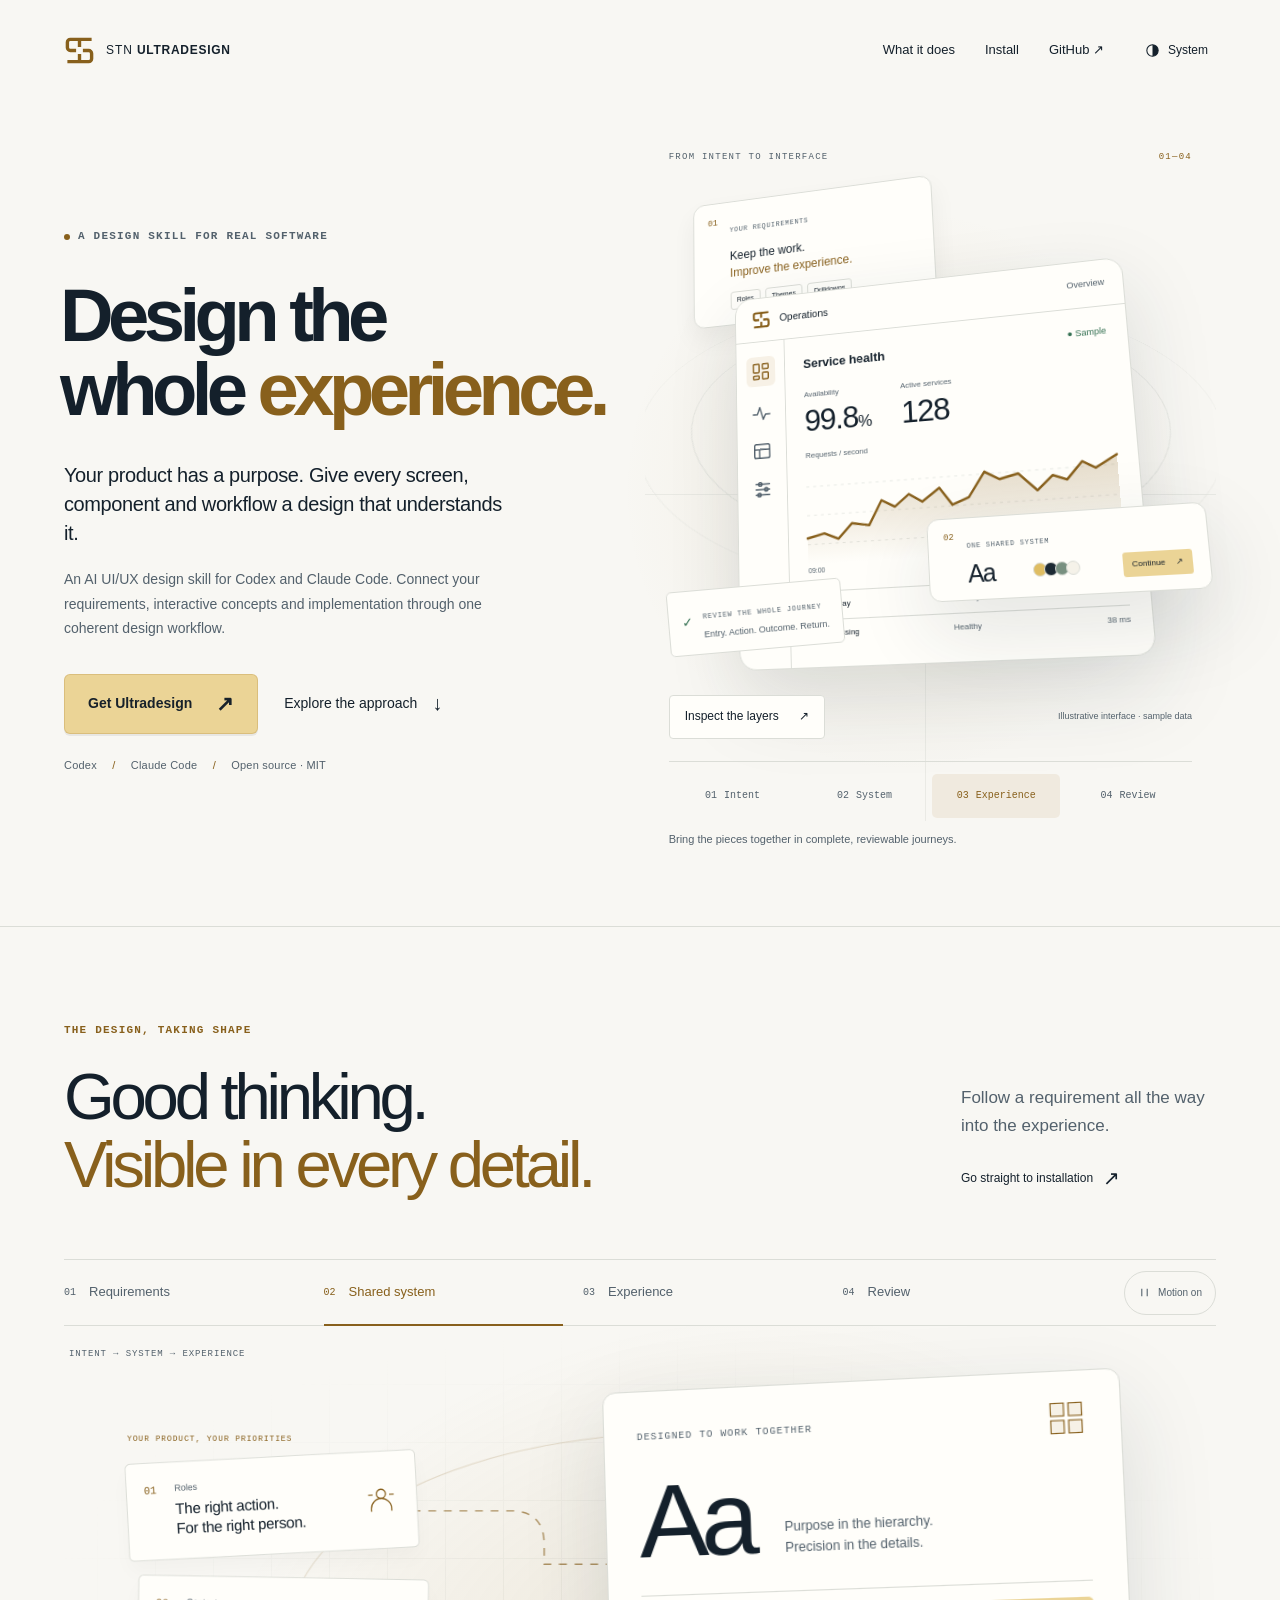
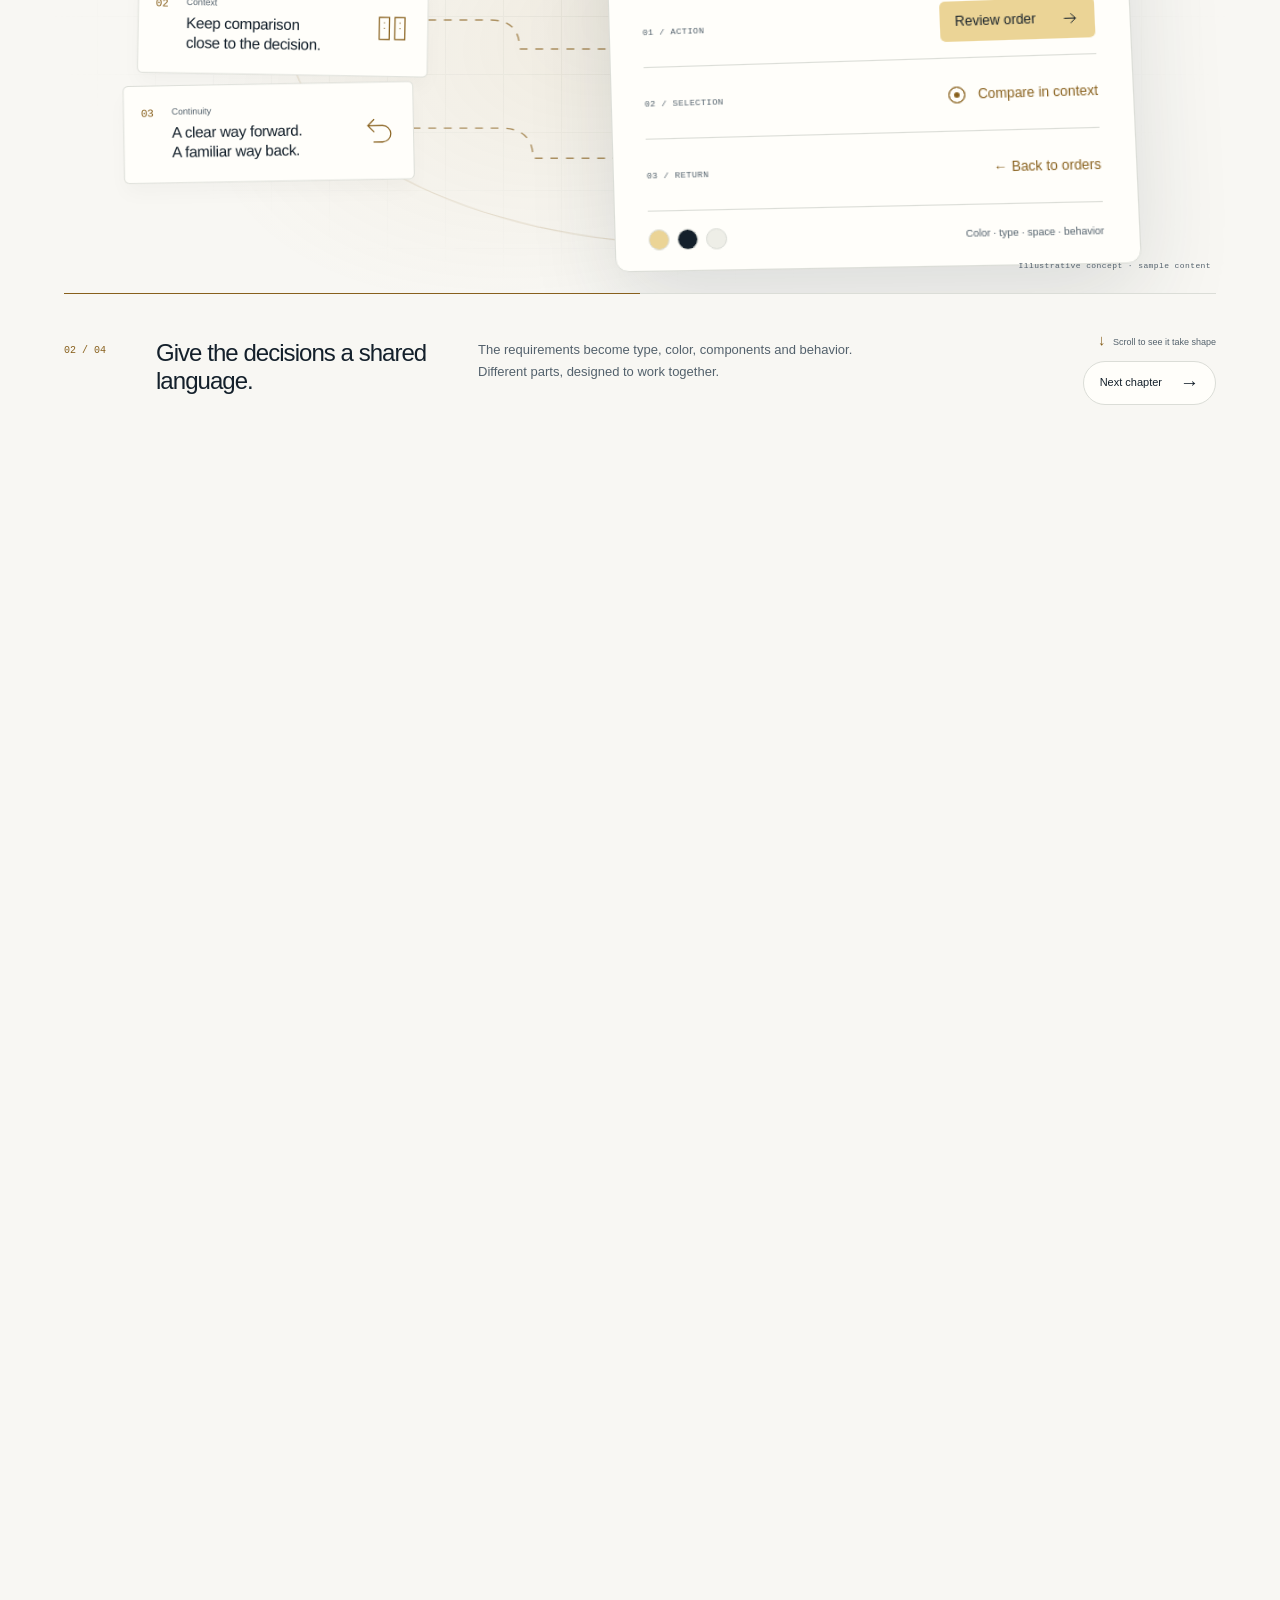
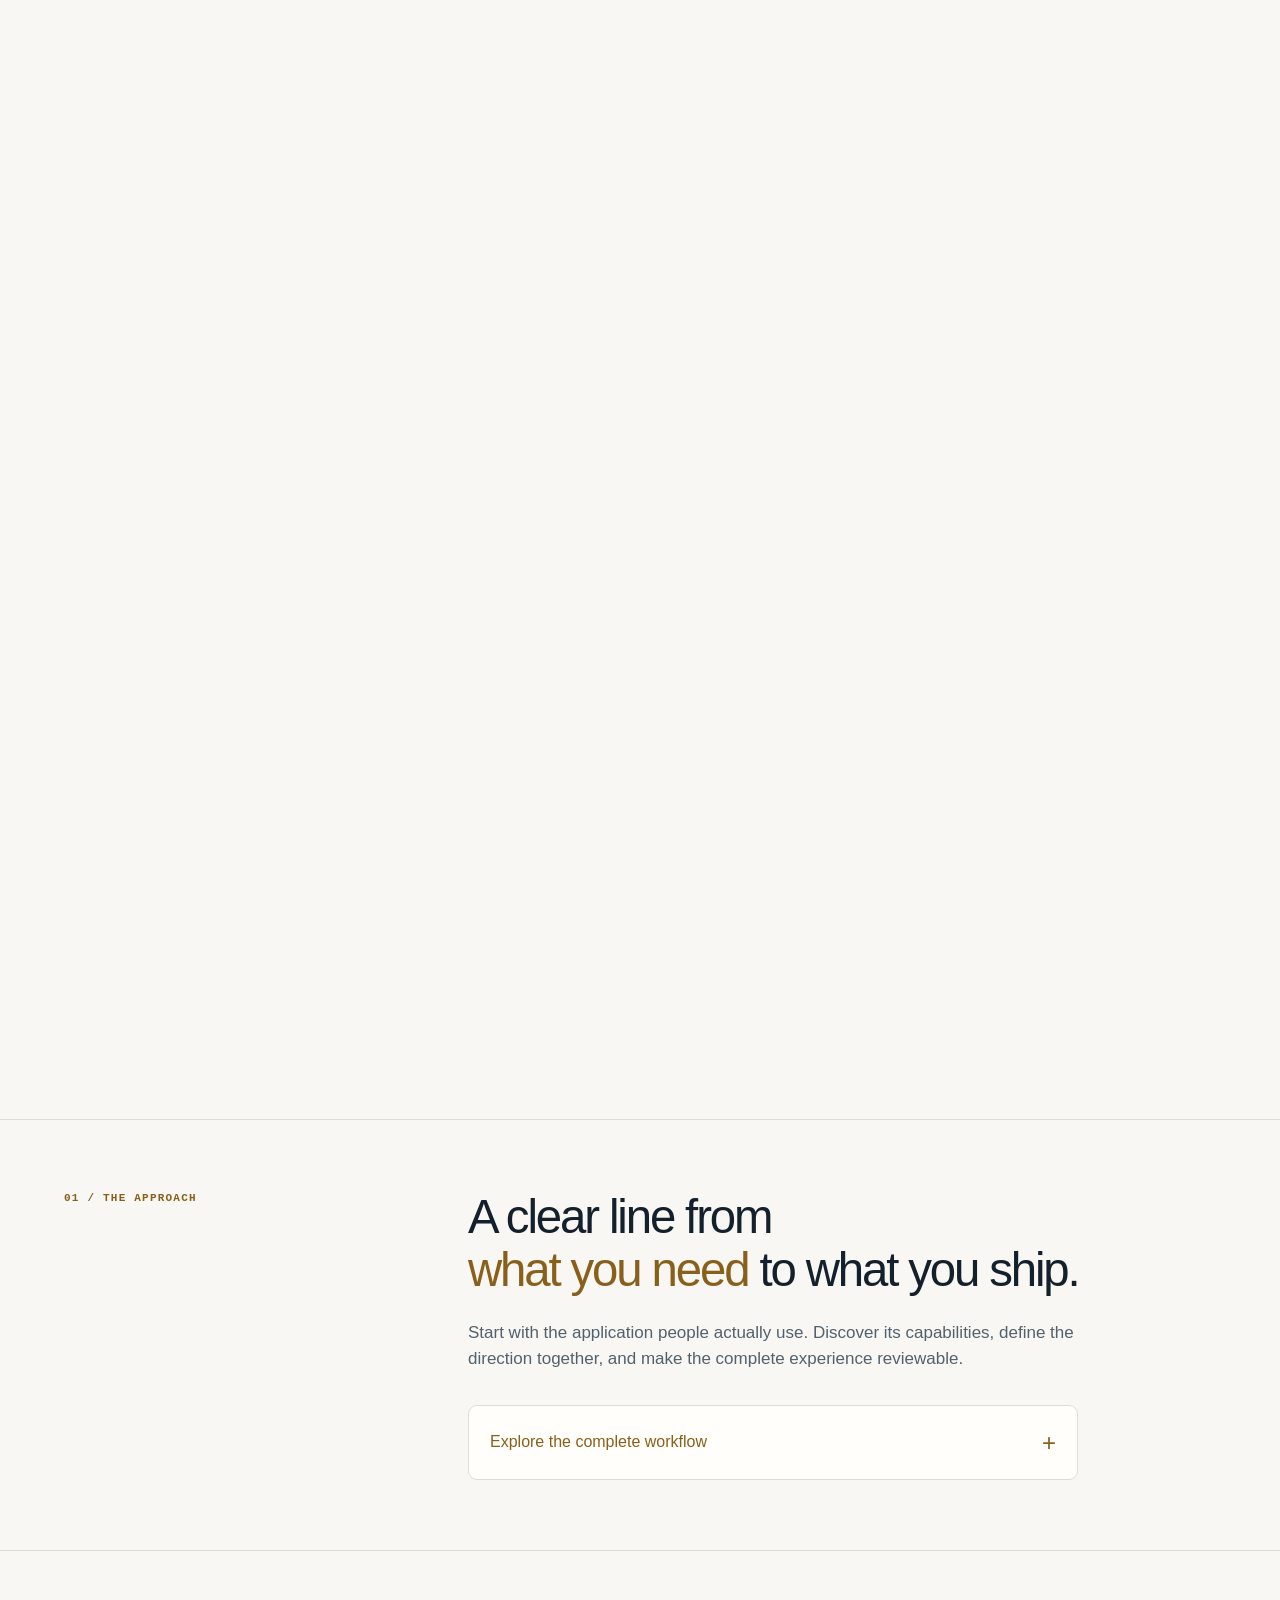
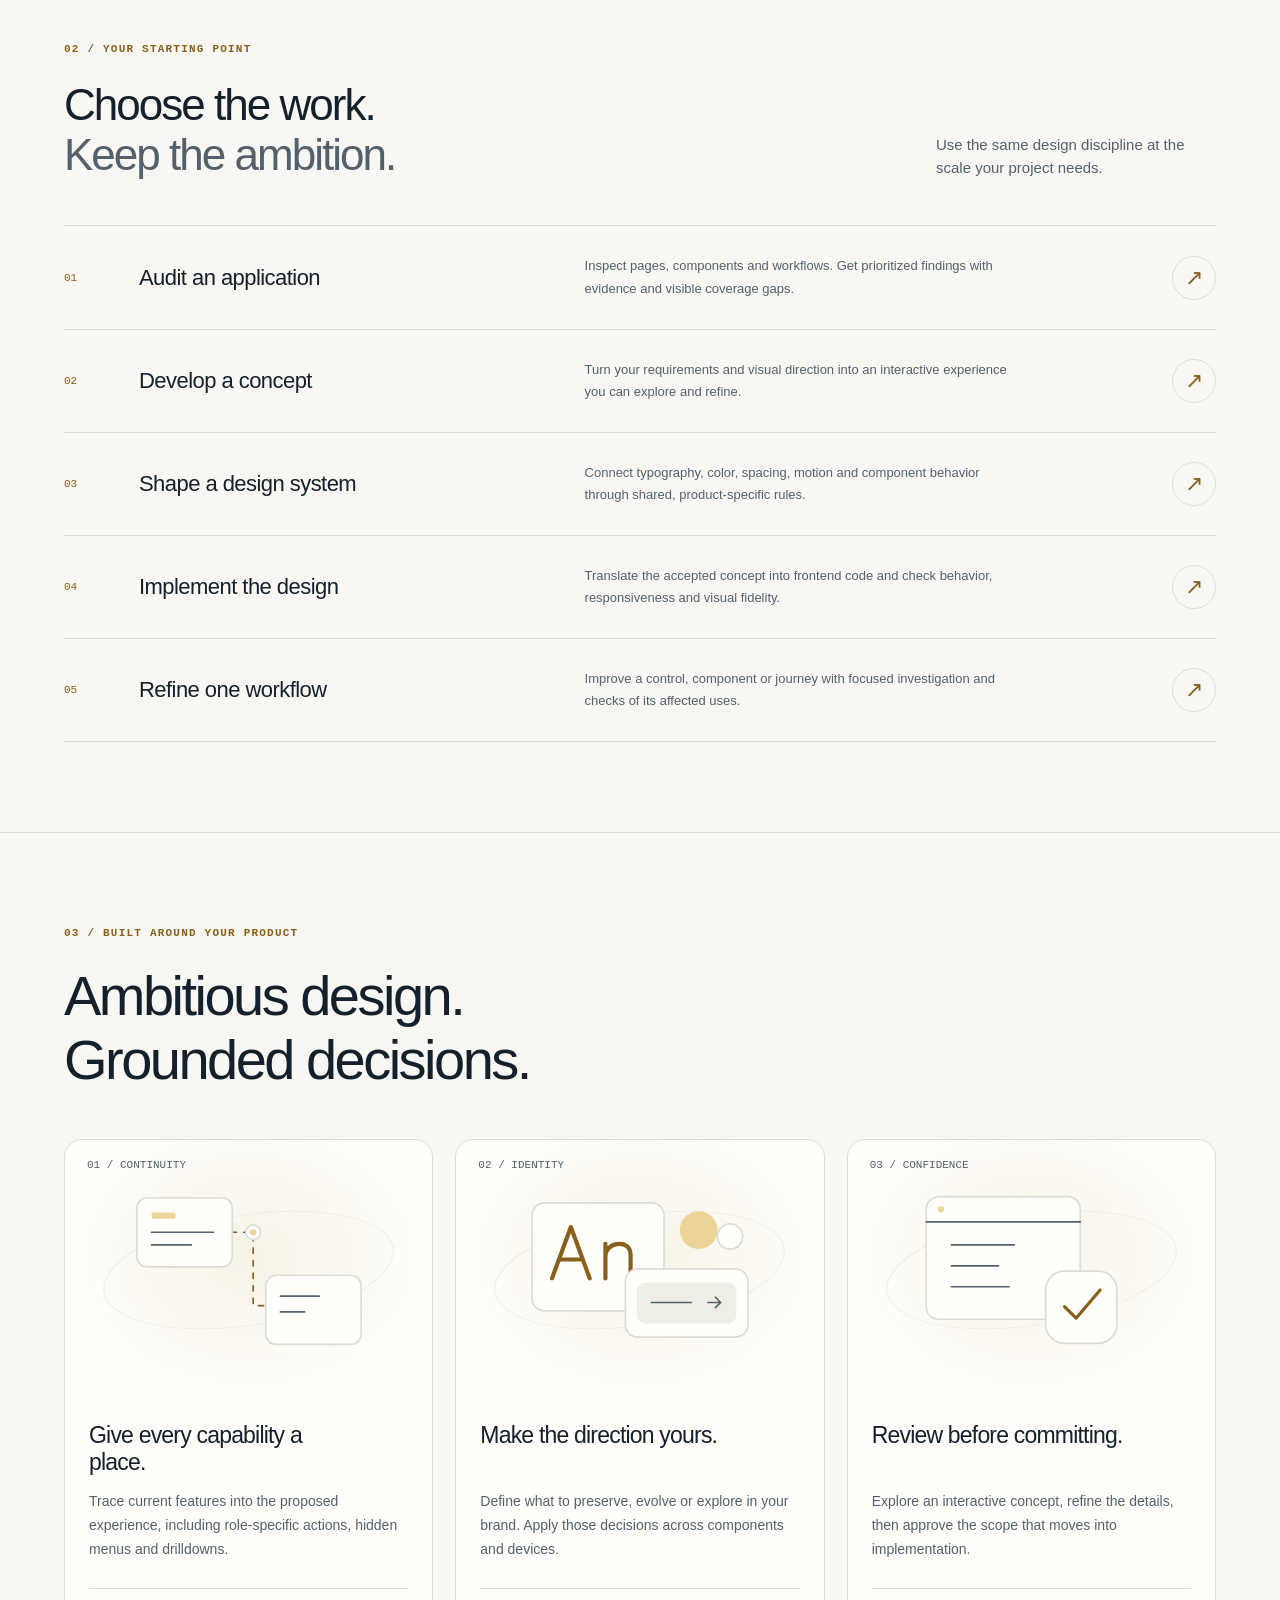
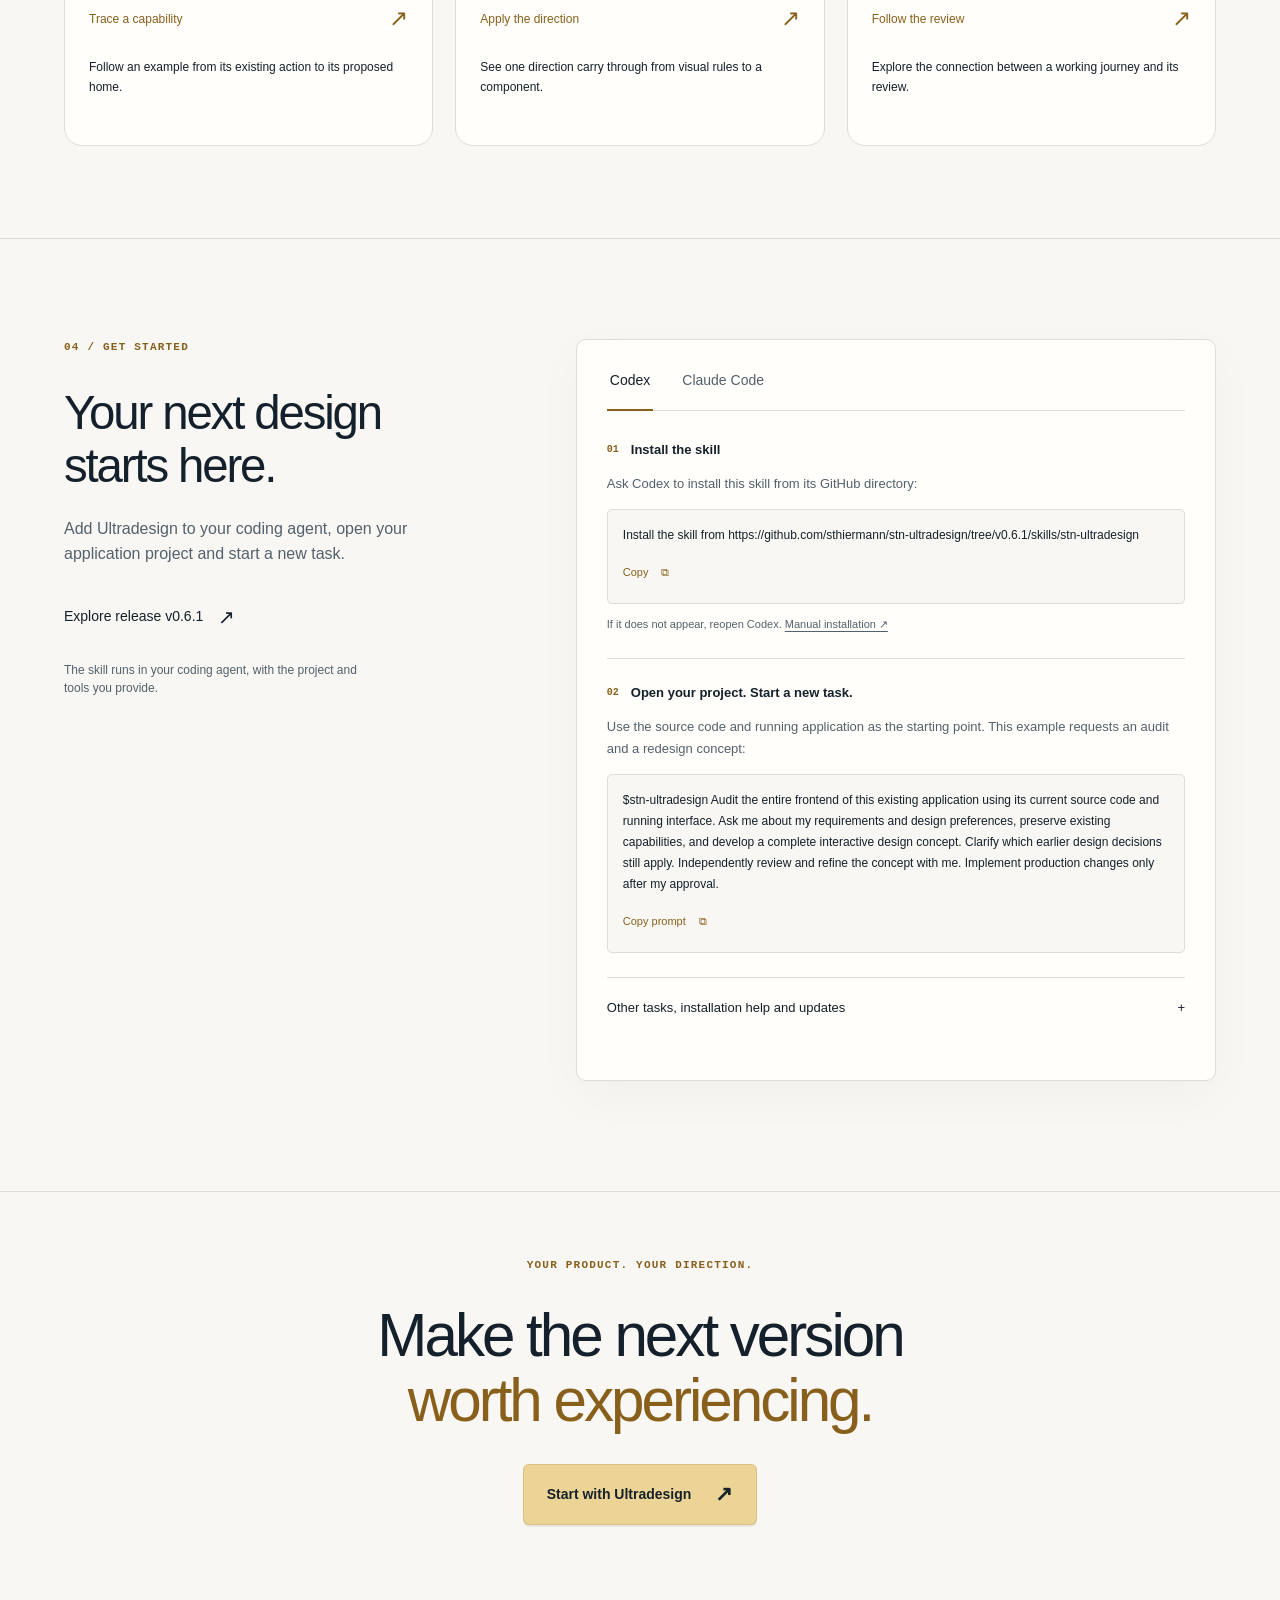
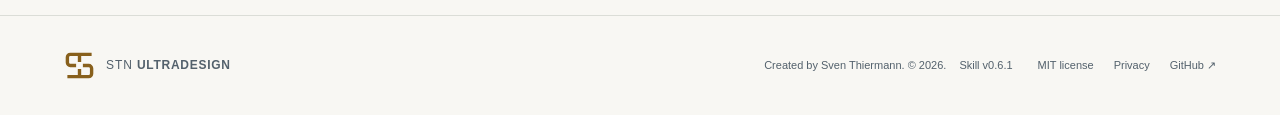
==== public/index.html @ 89f539d8 "Launch the Ultradesign website with the approved ST identity" ====
<!doctype html>
<html lang="en" data-appearance="system">
<head>
  <meta charset="utf-8">
  <meta name="viewport" content="width=device-width,initial-scale=1">
  <meta name="color-scheme" content="light dark">
  <title>STN Ultradesign — Design the whole experience</title>
  <meta name="description" content="An AI UI/UX design skill for Codex and Claude Code. Connect your requirements, existing features, interactive concepts and frontend implementation.">
  <meta name="robots" content="index,follow,max-image-preview:large">
  <meta name="author" content="Sven Thiermann">
  <meta name="theme-color" content="#f8f7f3" media="(prefers-color-scheme: light)">
  <meta name="theme-color" content="#101820" media="(prefers-color-scheme: dark)">
  <link rel="canonical" href="https://sthiermann.github.io/stn-ultradesign-website/">
  <meta property="og:type" content="website">
  <meta property="og:site_name" content="STN Ultradesign">
  <meta property="og:title" content="STN Ultradesign — Design the whole experience">
  <meta property="og:description" content="An AI UI/UX design skill for Codex and Claude Code. Connect your requirements, interactive concepts and frontend implementation.">
  <meta property="og:url" content="https://sthiermann.github.io/stn-ultradesign-website/">
  <meta property="og:image" content="https://sthiermann.github.io/stn-ultradesign-website/assets/og-image.png?v=cb336f985328">
  <meta property="og:image:type" content="image/png">
  <meta property="og:image:width" content="1200">
  <meta property="og:image:height" content="630">
  <meta property="og:image:alt" content="The gold STN Ultradesign monogram beside the words Design the whole experience, on a dark slate background.">
  <meta name="twitter:card" content="summary_large_image">
  <meta name="twitter:title" content="STN Ultradesign — Design the whole experience">
  <meta name="twitter:description" content="A complete design workflow for your coding agent. Requirements, interactive concepts and verified implementation.">
  <meta name="twitter:image" content="https://sthiermann.github.io/stn-ultradesign-website/assets/og-image.png?v=cb336f985328">
  <meta name="twitter:image:alt" content="The STN Ultradesign monogram and Design the whole experience on dark slate.">
  <link rel="icon" type="image/svg+xml" href="assets/mark.svg?v=e6d54c770d36">
  <link rel="stylesheet" href="assets/site.css?v=b29219872c0c">
  <link rel="stylesheet" href="assets/journey.css?v=a209e26684f1">
  <link rel="stylesheet" href="assets/experience.css?v=8aa40d7277f0">
  <link rel="stylesheet" href="assets/brand.css?v=5d7e06d3f190">
  <script src="assets/appearance.js?v=4df42aa6dcc9"></script>
  <script src="assets/site.js?v=190efa789870" defer></script>
  <script src="assets/journey.js?v=8097cac34412" defer></script>
  <script src="assets/experience.js?v=56d14c9f2497" defer></script>
  <noscript><style>.theme-button,.layer-toggle,.story-steps,.copy-block button,.principle-action,.client-tabs{display:none!important}#client-claude[hidden]{display:block!important;margin-top:30px}.hero-art .scene{translate:none;rotate:none}</style></noscript>
</head>
<body>
  <noscript><p class="no-script-note page-width">JavaScript is off. Both installation paths remain available below.</p></noscript>
  <a class="skip-link" href="#main">Skip to content</a>
  <header class="site-header">
    <a class="brand" href="./" aria-label="STN Ultradesign home"><svg class="brand-mark" viewBox="16 16 128 128" fill="none" aria-hidden="true"><g fill="none" stroke="currentColor" stroke-width="14" stroke-linecap="butt" stroke-linejoin="round"><path d="M130 34H42C35.372583 34 30 39.372583 30 46V68C30 74.627417 35.372583 80 42 80H66M80 34V66"/><path d="M130 34H42C35.372583 34 30 39.372583 30 46V68C30 74.627417 35.372583 80 42 80H66M80 34V66" transform="rotate(180 80 80)"/></g></svg><span>STN <strong>ULTRADESIGN</strong></span></a>
    <nav aria-label="Main navigation"><a href="#possibilities">What it does</a><a href="#install">Install</a><a href="https://github.com/sthiermann/stn-ultradesign" class="source-link">GitHub <span aria-hidden="true">↗</span></a></nav>
    <button class="theme-button" type="button" aria-label="Appearance: system. Change appearance." title="Change appearance"><svg viewBox="0 0 24 24" aria-hidden="true"><circle cx="12" cy="12" r="8"/><path d="M12 4a8 8 0 0 1 0 16Z"/></svg><span class="theme-label">System</span></button>
  </header>
  <main id="main">
    <section class="hero page-width" aria-labelledby="hero-title">
      <div class="hero-copy">
        <p class="eyebrow"><span class="status-dot" aria-hidden="true"></span> A design skill for real software</p>
        <h1 id="hero-title">Design the<br>whole <span>experience.</span></h1>
        <p class="hero-intro">Your product has a purpose. Give every screen, component and workflow a design that understands it.</p>
        <p class="hero-support">An AI UI/UX design skill for Codex and Claude Code. Connect your requirements, interactive concepts and implementation through one coherent design workflow.</p>
        <div class="hero-actions"><a class="button primary" href="#install">Get Ultradesign <span aria-hidden="true">↗</span></a><a class="text-action" href="#design-journey">Explore the approach <span aria-hidden="true">↓</span></a></div>
        <p class="compatibility">Codex <span aria-hidden="true">/</span> Claude Code <span aria-hidden="true">/</span> Open source · MIT</p>
      </div>
      <div class="hero-art" id="experience">
        <div class="art-axis axis-horizontal" aria-hidden="true"></div><div class="art-axis axis-vertical" aria-hidden="true"></div>
        <div class="art-topline"><span>FROM INTENT TO INTERFACE</span><span class="art-coordinate" aria-hidden="true">01—04</span></div>
        <div class="scene" data-stage="design" data-exploded="false">
          <div class="scene-orbits" aria-hidden="true"><div class="orbital-ring ring-one"></div><div class="orbital-ring ring-two"></div></div>
          <div class="design-layer requirements-layer"><span class="layer-number">01</span><div><span class="micro-label">YOUR REQUIREMENTS</span><p>Keep the work.<br><strong>Improve the experience.</strong></p><div class="requirement-chips"><span>Roles</span><span>Themes</span><span>Drilldowns</span></div></div></div>
          <div class="design-layer interface-layer" aria-label="Illustrative business application interface">
            <div class="mini-titlebar"><span class="mini-mark" aria-hidden="true"><svg class="brand-mark" viewBox="16 16 128 128" fill="none" aria-hidden="true"><g fill="none" stroke="currentColor" stroke-width="14" stroke-linecap="butt" stroke-linejoin="round"><path d="M130 34H42C35.372583 34 30 39.372583 30 46V68C30 74.627417 35.372583 80 42 80H66M80 34V66"/><path d="M130 34H42C35.372583 34 30 39.372583 30 46V68C30 74.627417 35.372583 80 42 80H66M80 34V66" transform="rotate(180 80 80)"/></g></svg></span><span>Operations</span><span class="mini-time">Overview</span></div>
            <div class="mini-body"><div class="mini-sidebar" aria-hidden="true"><span class="mini-side-active"><svg viewBox="0 0 24 24"><rect x="3" y="3" width="7" height="10" rx="1"/><rect x="14" y="3" width="7" height="6" rx="1"/><rect x="3" y="17" width="7" height="4" rx="1"/><rect x="14" y="13" width="7" height="8" rx="1"/></svg></span><svg viewBox="0 0 24 24"><path d="M2 13h5l3-8 4 14 3-6h5"/></svg><svg viewBox="0 0 24 24"><rect x="3" y="4" width="18" height="16" rx="2"/><path d="M3 10h18M9 10v10"/></svg><svg viewBox="0 0 24 24"><path d="M4 6h16M4 12h16M4 18h16"/><circle cx="9" cy="6" r="2"/><circle cx="16" cy="12" r="2"/><circle cx="8" cy="18" r="2"/></svg></div><div class="mini-content"><div class="mini-heading"><span>Service health</span><span class="mini-live">● Sample</span></div><div class="mini-values"><div><small>Availability</small><strong>99.8<span>%</span></strong></div><div><small>Active services</small><strong>128</strong></div></div><div class="mini-chart"><span class="chart-unit">Requests / second</span><svg viewBox="0 0 300 95" role="img" aria-label="Illustrative request volume over time"><defs><linearGradient id="chartFill" x1="0" x2="0" y1="0" y2="1"><stop stop-color="currentColor" stop-opacity=".22"/><stop offset="1" stop-color="currentColor" stop-opacity="0"/></linearGradient></defs><path class="chart-grid" d="M0 20H300M0 48H300M0 76H300"/><path fill="url(#chartFill)" d="M0 70L17 66L31 72L45 58L62 61L75 38L88 45L102 34L115 42L132 30L144 47L160 41L176 18L190 26L208 22L225 39L240 26L253 31L268 15L280 22L300 11V95H0Z"/><path class="chart-line" pathLength="1" d="M0 70L17 66L31 72L45 58L62 61L75 38L88 45L102 34L115 42L132 30L144 47L160 41L176 18L190 26L208 22L225 39L240 26L253 31L268 15L280 22L300 11"/></svg><div class="chart-times"><span>09:00</span><span>09:30</span><span>10:00</span></div></div><div class="mini-table"><div><span><i></i> Gateway</span><span>Healthy</span><span>24 ms</span></div><div><span><i></i> Processing</span><span>Healthy</span><span>38 ms</span></div></div></div></div>
          </div>
          <div class="design-layer system-layer"><span class="layer-number">02</span><div><span class="micro-label">ONE SHARED SYSTEM</span><div class="system-sample"><span class="type-sample">Aa</span><span class="swatch-set" aria-label="Neutral and gold color palette"><i></i><i></i><i></i><i></i></span><span class="sample-control">Continue <span aria-hidden="true">↗</span></span></div></div></div>
          <div class="design-layer verification-layer"><span class="verification-symbol" aria-hidden="true">✓</span><div><span class="micro-label">REVIEW THE WHOLE JOURNEY</span><p>Entry. Action. Outcome. Return.</p></div></div>
        </div>
        <div class="scene-controls"><button type="button" class="layer-toggle" aria-pressed="false">Inspect the layers <span aria-hidden="true">↗</span></button><span>Illustrative interface · sample data</span></div>
        <div class="scene-story"><div class="story-steps" role="group" aria-label="Explore the design workflow"><button type="button" data-story="requirements" aria-pressed="false">01 <span>Intent</span></button><button type="button" data-story="system" aria-pressed="false">02 <span>System</span></button><button type="button" data-story="design" aria-pressed="true">03 <span>Experience</span></button><button type="button" data-story="review" aria-pressed="false">04 <span>Review</span></button></div><p class="story-caption" aria-live="polite">Bring the pieces together in complete, reviewable journeys.</p></div>
      </div>
    </section>
<section class="journey" id="design-journey" aria-labelledby="journey-title" data-chapter="0">
  <div class="journey-heading page-width">
    <div><p class="section-index">THE DESIGN, TAKING SHAPE</p><h2 id="journey-title">Good thinking.<br><span>Visible in every detail.</span></h2></div>
    <div class="journey-heading-aside"><p>Follow a requirement all the way into the experience.</p><a class="text-action" href="#install">Go straight to installation <span aria-hidden="true">↗</span></a></div>
  </div>
  <div class="journey-track">
    <div class="journey-pin page-width">
      <div class="journey-toolbar">
        <div class="journey-chapters" role="group" aria-label="Explore the design journey">
          <button type="button" data-journey-chapter="0" aria-pressed="true" aria-controls="journey-story"><span>01</span> Requirements</button>
          <button type="button" data-journey-chapter="1" aria-pressed="false" aria-controls="journey-story"><span>02</span> Shared system</button>
          <button type="button" data-journey-chapter="2" aria-pressed="false" aria-controls="journey-story"><span>03</span> Experience</button>
          <button type="button" data-journey-chapter="3" aria-pressed="false" aria-controls="journey-story"><span>04</span> Review</button>
        </div>
        <button class="journey-motion" type="button" aria-pressed="true" hidden><svg viewBox="0 0 24 24" aria-hidden="true"><path d="M7 5v14M17 5v14"/></svg><span>Motion on</span></button>
      </div>
      <div class="journey-stage" aria-hidden="true">
        <div class="journey-grid"></div>
        <div class="journey-halo"></div>
        <span class="journey-axis-label">INTENT → SYSTEM → EXPERIENCE</span>
        <div class="journey-world">
          <svg class="journey-connections" viewBox="0 0 1060 490" fill="none"><path class="journey-link" d="M312 156H414Q444 156 444 186V204H571"/><path class="journey-link" d="M312 254H396Q422 254 422 280H571"/><path class="journey-link" d="M312 351H405Q434 351 434 378H571"/><circle cx="312" cy="156" r="4"/><circle cx="312" cy="254" r="4"/><circle cx="312" cy="351" r="4"/></svg>
          <div class="journey-orbit"></div>
          <div class="journey-intent-art">
            <svg viewBox="0 0 320 320" fill="none"><path class="j-faint" d="M160 14 306 98v124l-146 84L14 222V98Z"/><path class="j-icon-back" d="m160 60 108 62v124l-108-62-108 62V122Z"/><path class="j-icon-front" d="m160 18 108 62-108 62L52 80Z"/><path class="j-icon-outline" d="M52 80v124l108 62 108-62V80M160 142v124M52 142l108 62 108-62"/><circle class="j-node" cx="160" cy="18" r="8"/><circle class="j-node" cx="52" cy="204" r="8"/><circle class="j-node" cx="268" cy="204" r="8"/></svg>
            <div class="journey-art-label">Different needs.<br><strong>One connected direction.</strong></div>
          </div>
          <div class="journey-requirements">
            <div class="journey-paper-label">YOUR PRODUCT, YOUR PRIORITIES</div>
            <div class="journey-requirement"><span class="j-requirement-number">01</span><div><small>Roles</small><strong>The right action.<br>For the right person.</strong></div><svg viewBox="0 0 40 40"><circle cx="20" cy="13" r="5"/><path d="M9 32v-3a11 11 0 0 1 22 0v3M6 14h5m18 0h5"/></svg></div>
            <div class="journey-requirement"><span class="j-requirement-number">02</span><div><small>Context</small><strong>Keep comparison<br>close to the decision.</strong></div><svg viewBox="0 0 40 40"><path d="M6 8h11v24H6ZM23 8h11v24H23ZM11 14h1m16 0h1M11 20h1m16 0h1"/></svg></div>
            <div class="journey-requirement"><span class="j-requirement-number">03</span><div><small>Continuity</small><strong>A clear way forward.<br>A familiar way back.</strong></div><svg viewBox="0 0 40 40"><path d="M9 14h16a9 9 0 0 1 0 18H15M16 7l-7 7 7 7"/></svg></div>
          </div>
          <div class="journey-system">
            <div class="j-system-heading"><span class="j-mono">DESIGNED TO WORK TOGETHER</span><svg viewBox="0 0 50 50"><path d="M5 5h17v17H5ZM28 5h17v17H28ZM5 28h17v17H5ZM28 28h17v17H28Z"/></svg></div>
            <div class="j-type-specimen"><span>Aa</span><div>Purpose in the hierarchy.<br>Precision in the details.</div></div>
            <div class="j-component-row"><span class="j-token-label">01 / ACTION</span><span class="j-component-button">Review order <svg viewBox="0 0 24 24"><path d="M5 12h14m-6-6 6 6-6 6"/></svg></span></div>
            <div class="j-component-row"><span class="j-token-label">02 / SELECTION</span><span class="j-component-choice"><span class="j-choice-dot"></span> Compare in context</span></div>
            <div class="j-component-row"><span class="j-token-label">03 / RETURN</span><span class="j-component-return">← Back to orders</span></div>
            <div class="j-system-foot"><span class="j-swatch"></span><span class="j-swatch"></span><span class="j-swatch"></span><span>Color · type · space · behavior</span></div>
          </div>
          <div class="journey-app">
            <div class="j-app-top"><span class="j-app-symbol"><svg class="brand-mark" viewBox="16 16 128 128" fill="none" aria-hidden="true"><g fill="none" stroke="currentColor" stroke-width="14" stroke-linecap="butt" stroke-linejoin="round"><path d="M130 34H42C35.372583 34 30 39.372583 30 46V68C30 74.627417 35.372583 80 42 80H66M80 34V66"/><path d="M130 34H42C35.372583 34 30 39.372583 30 46V68C30 74.627417 35.372583 80 42 80H66M80 34V66" transform="rotate(180 80 80)"/></g></svg></span><strong>Orders</strong><span class="j-app-role">Operations team <span>01</span></span></div>
            <div class="j-app-body"><div class="j-app-nav"><span class="j-nav-active"><svg viewBox="0 0 32 32"><path d="M5 5h8v8H5Zm14 0h8v8h-8ZM5 19h8v8H5Zm14 0h8v8h-8Z"/></svg></span><span><svg viewBox="0 0 32 32"><path d="M5 25 13 17l5 4 9-15M5 5v22h22"/></svg></span><span><svg viewBox="0 0 32 32"><path d="M6 9h20M6 16h20M6 23h20"/></svg></span></div>
              <div class="j-app-content"><div class="j-app-heading"><div><small>ORDER WORKSPACE</small><h3>Keep work moving.</h3></div><span class="j-app-action">Review order →</span></div><div class="j-table-head"><span>Order</span><span>Stage</span><span>Owner</span></div><div class="j-order-row"><strong>Northbound</strong><span><i></i>Ready for review</span><span>Alex</span></div><div class="j-order-row j-order-selected"><strong>Fieldwork</strong><span><i></i>Ready for review</span><span>Sam</span></div><div class="j-order-row"><strong>Studio series</strong><span>In preparation</span><span>Robin</span></div><div class="j-app-detail"><div><span class="j-detail-number">02</span><small>SELECTED ORDER</small><strong>Fieldwork</strong></div><span>Details alongside<br>the comparison.</span><svg viewBox="0 0 36 36"><path d="M5 6h26v24H5ZM22 6v24M10 13h6m-6 7h6"/></svg></div><div class="j-app-return"><span class="j-detail-number">03</span> ← Back to orders <span>Selection stays with you</span></div></div></div>
          </div>
          <div class="journey-review">
            <svg class="j-review-icon" viewBox="0 0 120 120" fill="none"><circle cx="52" cy="51" r="34"/><path d="m77 78 28 28M36 50l11 11 24-25"/><path class="j-review-ring" d="M10 51A42 42 0 0 1 52 9M94 51a42 42 0 0 1-42 42"/></svg>
            <span class="j-mono">BACK TO THE BRIEF</span><h3>Make every<br>decision traceable.</h3>
            <div class="j-review-line"><span>01</span><strong>Role-aware actions</strong><span>↗</span></div><div class="j-review-line"><span>02</span><strong>Context preserved</strong><span>↗</span></div><div class="j-review-line"><span>03</span><strong>A complete return path</strong><span>↗</span></div>
            <p>Review the concept.<br>Refine the gaps. Then agree.</p>
          </div>
        </div>
        <div class="journey-mobile-art">
          <div class="j-mobile-panel" data-mobile-chapter="0"><svg class="j-mobile-icon" viewBox="0 0 120 120"><path d="m60 8 43 25v51l-43 25L17 84V33Zm0 0v50m43-25L60 58 17 33m43 25v51"/></svg><div class="j-mobile-rule"><span>01</span><strong>Respect every role.</strong></div><div class="j-mobile-rule"><span>02</span><strong>Keep the context.</strong></div><div class="j-mobile-rule"><span>03</span><strong>Preserve the return.</strong></div></div>
          <div class="j-mobile-panel" data-mobile-chapter="1" hidden><span class="j-mobile-type">Aa<span>01—03</span></span><p class="j-mobile-label">ONE VISUAL &amp; BEHAVIORAL SYSTEM</p><div class="j-mobile-rule"><span>01</span><strong class="j-mobile-action">Review order →</strong></div><div class="j-mobile-rule"><span>02</span><strong>◉ Compare in context</strong></div><div class="j-mobile-rule"><span>03</span><strong>← Back to orders</strong></div></div>
          <div class="j-mobile-panel" data-mobile-chapter="2" hidden><div class="j-mobile-app-title"><svg viewBox="0 0 48 48"><path d="M6 6h15v15H6Zm21 0h15v15H27ZM6 27h15v15H6Zm21 0h15v15H27Z"/></svg><div><small>ORDER WORKSPACE</small><strong>Orders, connected.</strong></div></div><div class="j-mobile-order"><strong>Northbound</strong><span>Ready for review</span></div><div class="j-mobile-order j-mobile-selected"><strong>Fieldwork <span>↗</span></strong><span>Selected · Sam</span></div><div class="j-mobile-detail"><small>DETAIL IN CONTEXT</small><strong>Fieldwork</strong><span>Keep the selected order in view.</span></div><span class="j-mobile-back">← Back to orders</span></div>
          <div class="j-mobile-panel" data-mobile-chapter="3" hidden><svg class="j-mobile-icon" viewBox="0 0 120 120"><circle cx="51" cy="51" r="34"/><path d="m77 77 29 29M36 50l11 11 24-25"/></svg><div class="j-mobile-rule"><span>01</span><strong>Who can act?</strong></div><div class="j-mobile-rule"><span>02</span><strong>What stays in view?</strong></div><div class="j-mobile-rule"><span>03</span><strong>Where do I return?</strong></div></div>
        </div>
        <span class="journey-sample-label">Illustrative concept · sample content</span>
        <div class="journey-progress"><span></span></div>
      </div>
      <div class="journey-story" id="journey-story">
        <div class="journey-story-copy"><span class="journey-story-index" aria-hidden="true">01 / 04</span><h3>Start with what matters.</h3><p>Roles, context and continuity. Turn the needs of your application into decisions the design can answer.</p></div>
        <div class="journey-guidance"><span class="journey-scroll-hint"><span aria-hidden="true">↓</span> Scroll to see it take shape</span><button type="button" class="journey-next">Next chapter <span aria-hidden="true">→</span></button></div>
      </div>
      <p class="journey-announcement" role="status" aria-live="polite"></p>
    </div>
  </div>
  <noscript><div class="journey-nojs page-width"><ol><li><strong>Requirements.</strong> Understand roles, context and continuity.</li><li><strong>Shared system.</strong> Translate those needs into reusable visual and behavioral rules.</li><li><strong>Experience.</strong> Bring the components together in a complete business workflow.</li><li><strong>Review.</strong> Revisit the requirements, inspect the concept and resolve the gaps before agreement.</li></ol></div></noscript>
</section>

    <section class="manifesto page-width" aria-labelledby="manifesto-title"><div class="section-index">01 / THE APPROACH</div><div><h2 id="manifesto-title">A clear line from<br><span>what you need</span> to what you ship.</h2><p>Start with the application people actually use. Discover its capabilities, define the direction together, and make the complete experience reviewable.</p><details class="method-detail"><summary>Explore the complete workflow <span aria-hidden="true">+</span></summary><ol><li><strong>Understand the product.</strong> Inspect source and runtime. Ask about tasks, preferences and brand. Account for existing capabilities.</li><li><strong>Set the direction.</strong> Research your selected references and translate them into concrete visual and interaction rules.</li><li><strong>Build the system.</strong> Shape shared components and test their open, focused, loading and error states.</li><li><strong>Make the concept real.</strong> Connect the views and journeys so you can review what people will actually do.</li><li><strong>Review and refine.</strong> Challenge usability, visual quality, consistency and feature coverage. Resolve findings before acceptance.</li><li><strong>Implement the agreement.</strong> Carry accepted decisions into the frontend and verify the resulting experience.</li></ol></details></div></section>
    <section id="possibilities" class="possibilities page-width" aria-labelledby="possibilities-title"><div class="section-heading"><div><p class="section-index">02 / YOUR STARTING POINT</p><h2 id="possibilities-title">Choose the work.<br><span>Keep the ambition.</span></h2></div><p>Use the same design discipline at the scale your project needs.</p></div><div class="work-list"><a class="work-row" href="#install" aria-label="Audit an application"><span class="work-number">01</span><h3>Audit an application</h3><p>Inspect pages, components and workflows. Get prioritized findings with evidence and visible coverage gaps.</p><span class="row-arrow" aria-hidden="true">↗</span></a><a class="work-row" href="#install" aria-label="Develop a concept"><span class="work-number">02</span><h3>Develop a concept</h3><p>Turn your requirements and visual direction into an interactive experience you can explore and refine.</p><span class="row-arrow" aria-hidden="true">↗</span></a><a class="work-row" href="#install" aria-label="Shape a design system"><span class="work-number">03</span><h3>Shape a design system</h3><p>Connect typography, color, spacing, motion and component behavior through shared, product-specific rules.</p><span class="row-arrow" aria-hidden="true">↗</span></a><a class="work-row" href="#install" aria-label="Implement the design"><span class="work-number">04</span><h3>Implement the design</h3><p>Translate the accepted concept into frontend code and check behavior, responsiveness and visual fidelity.</p><span class="row-arrow" aria-hidden="true">↗</span></a><a class="work-row" href="#install" aria-label="Refine one workflow"><span class="work-number">05</span><h3>Refine one workflow</h3><p>Improve a control, component or journey with focused investigation and checks of its affected uses.</p><span class="row-arrow" aria-hidden="true">↗</span></a></div></section>
    <section class="principles page-width" id="principles" aria-labelledby="principles-title">
      <div class="principles-heading"><p class="section-index">03 / BUILT AROUND YOUR PRODUCT</p><h2 id="principles-title">Ambitious design.<br>Grounded decisions.</h2></div>
      <div class="principles-grid">
        <article class="principle-card" data-active="false">
          <div class="principle-visual" aria-hidden="true"><span class="principle-number">01 / CONTINUITY</span><svg viewBox="0 0 260 210"><path class="trace-route accent" d="M65 69H134V139H195"/><g class="moving-piece piece-first"><rect class="surface" x="23" y="36" width="91" height="66" rx="10"/><rect class="accent-fill" x="37" y="50" width="23" height="6" rx="2"/><path class="quiet" d="M37 69h59M37 81h38"/></g><g class="moving-piece piece-second"><rect class="surface" x="146" y="110" width="91" height="66" rx="10"/><path class="quiet" d="M160 130h37M160 145h23"/><path class="detail-check" d="m199 146 7 7 14-17"/></g><circle class="surface" cx="134" cy="69" r="7"/><circle class="accent-fill" cx="134" cy="69" r="3"/></svg></div>
          <h3>Give every capability a place.</h3><p>Trace current features into the proposed experience, including role-specific actions, hidden menus and drilldowns.</p>
          <button class="principle-action" type="button" aria-pressed="false" aria-controls="continuity-result" data-result="Export → table actions → file options. A new position, with the complete action accounted for." data-rest="Follow an example from its existing action to its proposed home.">Trace a capability <span aria-hidden="true">↗</span></button>
          <p class="principle-feedback" id="continuity-result" role="status">Follow an example from its existing action to its proposed home.</p>
        </article>
        <article class="principle-card" data-active="false">
          <div class="principle-visual" aria-hidden="true"><span class="principle-number">02 / IDENTITY</span><svg viewBox="0 0 260 210"><g class="moving-piece piece-first"><rect class="surface" x="27" y="41" width="126" height="103" rx="12"/><path class="accent" stroke-width="4" d="m46 113 18-49 18 49m-29-18h22M97 80v33m0-21c0-14 24-17 24-2v23"/></g><g class="moving-piece piece-second"><rect class="surface" x="116" y="104" width="117" height="65" rx="12"/><rect class="color-piece" x="127" y="117" width="95" height="39" rx="8"/><path class="quiet" d="M141 136h38m16 0h12m-5-5 5 5-5 5"/></g><circle class="accent-fill" cx="186" cy="67" r="18"/><circle class="surface" cx="216" cy="73" r="12"/></svg></div>
          <h3>Make the direction yours.</h3><p>Define what to preserve, evolve or explore in your brand. Apply those decisions across components and devices.</p>
          <button class="principle-action" type="button" aria-pressed="false" aria-controls="identity-result" data-result="The chosen accent reaches the action. Shared rules connect the type, surfaces and controls." data-rest="See one direction carry through from visual rules to a component.">Apply the direction <span aria-hidden="true">↗</span></button>
          <p class="principle-feedback" id="identity-result" role="status">See one direction carry through from visual rules to a component.</p>
        </article>
        <article class="principle-card" data-active="false">
          <div class="principle-visual" aria-hidden="true"><span class="principle-number">03 / CONFIDENCE</span><svg viewBox="0 0 260 210"><g class="moving-piece piece-first"><rect class="surface" x="30" y="35" width="147" height="117" rx="12"/><path class="quiet" d="M30 59h147M54 81h60M54 101h45M54 121h55"/><circle class="accent-fill" cx="44" cy="47" r="3"/><path class="detail-check" d="m129 82 5 5 12-13m-17 28 5 5 12-13m-17 28 5 5 12-13"/></g><g class="moving-piece piece-second"><rect class="surface" x="144" y="106" width="68" height="69" rx="18"/><path class="accent" stroke-width="3" d="m162 140 11 11 23-27"/></g></svg></div>
          <h3>Review before committing.</h3><p>Explore an interactive concept, refine the details, then approve the scope that moves into implementation.</p>
          <button class="principle-action" type="button" aria-pressed="false" aria-controls="review-result" data-result="Entry, action and return are reviewed together. Your acceptance defines what moves into implementation." data-rest="Explore the connection between a working journey and its review.">Follow the review <span aria-hidden="true">↗</span></button>
          <p class="principle-feedback" id="review-result" role="status">Explore the connection between a working journey and its review.</p>
        </article>
      </div>
    </section>
    <section class="install-section page-width" id="install" aria-labelledby="install-title">
      <div class="install-intro"><div class="section-index">04 / GET STARTED</div><h2 id="install-title">Your next design<br>starts here.</h2><p>Add Ultradesign to your coding agent, open your application project and start a new task.</p><a class="text-action" href="https://github.com/sthiermann/stn-ultradesign/tree/v0.6.1">Explore release v0.6.1 <span aria-hidden="true">↗</span></a><p class="install-note">The skill runs in your coding agent, with the project and tools you provide.</p></div>
      <div class="install-panel">
        <div class="client-tabs" role="tablist" aria-label="Choose your coding agent"><button id="tab-codex" type="button" role="tab" aria-selected="true" aria-controls="client-codex" tabindex="0">Codex</button><button id="tab-claude" type="button" role="tab" aria-selected="false" aria-controls="client-claude" tabindex="-1">Claude Code</button></div>
        <div id="client-codex" role="tabpanel" aria-labelledby="tab-codex"><div class="step-label"><span>01</span> Install the skill</div><p>Ask Codex to install this skill from its GitHub directory:</p><div class="copy-block"><p id="codex-install">Install the skill from https://github.com/sthiermann/stn-ultradesign/tree/v0.6.1/skills/stn-ultradesign</p><button type="button" data-copy="codex-install" aria-label="Copy Codex installation request">Copy <span aria-hidden="true">⧉</span></button></div><p class="help-text">If it does not appear, reopen Codex. <a href="https://github.com/sthiermann/stn-ultradesign/blob/v0.6.1/docs/installation.md#codex-individual-skill">Manual installation ↗</a></p></div>
        <div id="client-claude" role="tabpanel" aria-labelledby="tab-claude" hidden><div class="step-label"><span>01</span> Install the plugin</div><p>Enter these two commands, in order, inside Claude Code:</p><div class="copy-block command"><code id="claude-marketplace">/plugin marketplace add sthiermann/stn-ultradesign</code><button type="button" data-copy="claude-marketplace" aria-label="Copy marketplace command">Copy <span aria-hidden="true">⧉</span></button></div><div class="copy-block command"><code id="claude-install">/plugin install stn-ultradesign@stn-ultradesign</code><button type="button" data-copy="claude-install" aria-label="Copy plugin installation command">Copy <span aria-hidden="true">⧉</span></button></div><p class="help-text">Choose your installation scope. Reload plugins if requested. <a href="https://github.com/sthiermann/stn-ultradesign/blob/v0.6.1/docs/installation.md#claude-code-plugin-from-github">Installation details ↗</a></p></div>
        <div class="prompt-step"><div class="step-label"><span>02</span> Open your project. Start a new task.</div><p>Use the source code and running application as the starting point. This example requests an audit and a redesign concept:</p><div class="copy-block launch-block"><p id="launch-prompt">$stn-ultradesign Audit the entire frontend of this existing application using its current source code and running interface. Ask me about my requirements and design preferences, preserve existing capabilities, and develop a complete interactive design concept. Clarify which earlier design decisions still apply. Independently review and refine the concept with me. Implement production changes only after my approval.</p><button type="button" data-copy="launch-prompt" aria-label="Copy the audit and redesign prompt">Copy prompt <span aria-hidden="true">⧉</span></button></div></div>
        <noscript><p class="help-text">For the Claude Code plugin, replace <code>$stn-ultradesign</code> at the start of this prompt with <code>/stn-ultradesign:stn-ultradesign</code>.</p></noscript>
        <details class="install-help"><summary>Other tasks, installation help and updates <span aria-hidden="true">+</span></summary><p><strong>Choose your scope.</strong> You can request an audit, a concept, design-system work, implementation or a focused fix. <a href="https://github.com/sthiermann/stn-ultradesign/tree/v0.6.1#put-it-to-work">See the documented starting prompts ↗</a></p><p><strong>Already installed?</strong> Avoid installing a second copy. Update copied skill files or use your client's plugin manager, according to your installation method.</p><p><strong>Starting fresh?</strong> Open a new task in the application project. Earlier concepts can remain in their existing location; clarify which previous decisions still apply.</p><p><a href="https://github.com/sthiermann/stn-ultradesign/blob/v0.6.1/docs/installation.md">Full installation and troubleshooting guide ↗</a></p></details>
        <p class="copy-status" aria-live="polite" role="status"></p>
      </div>
    </section>
    <section class="closing page-width"><p class="section-index">YOUR PRODUCT. YOUR DIRECTION.</p><h2>Make the next version<br><span>worth experiencing.</span></h2><a class="button primary" href="#install">Start with Ultradesign <span aria-hidden="true">↗</span></a></section>
  </main>
  <footer class="site-footer page-width"><a class="brand" href="./"><svg class="brand-mark" viewBox="16 16 128 128" fill="none" aria-hidden="true"><g fill="none" stroke="currentColor" stroke-width="14" stroke-linecap="butt" stroke-linejoin="round"><path d="M130 34H42C35.372583 34 30 39.372583 30 46V68C30 74.627417 35.372583 80 42 80H66M80 34V66"/><path d="M130 34H42C35.372583 34 30 39.372583 30 46V68C30 74.627417 35.372583 80 42 80H66M80 34V66" transform="rotate(180 80 80)"/></g></svg><span>STN <strong>ULTRADESIGN</strong></span></a><p>Created by Sven Thiermann. © 2026. <span class="footer-release">Skill v0.6.1</span></p><div><a href="https://github.com/sthiermann/stn-ultradesign/blob/main/LICENSE">MIT license</a><a href="privacy.html">Privacy</a><a href="https://github.com/sthiermann/stn-ultradesign">GitHub ↗</a></div></footer>
</body>
</html>
---- public/assets/site.css ----
@layer base, layout, art, controls, responsive;
@layer base {
  :root { color-scheme:light; --bg:#f8f7f3;--surface:#fffefa;--ink:#14202b;--muted:#53616c;--line:#dbddd7;--gold:#88601c;--gold-bright:#dfbd62;--gold-bg:#ebd496;--panel:#eeeee7;--shadow:0 28px 80px #1c2d3321;--soft-gold:#ab84381a;--green:#347052;--header:#f8f7f3ee; }
  :root[data-appearance="dark"] {color-scheme:dark;--bg:#101820;--surface:#17232d;--ink:#f4f2eb;--muted:#a8b4be;--line:#2d3a45;--gold:#dfbd62;--gold-bright:#dfbd62;--gold-bg:#dfbd62;--panel:#1c2933;--shadow:0 28px 90px #0008;--soft-gold:#dfbd6212;--green:#9acbb0;--header:#101820ef;}
  @media(prefers-color-scheme:dark) { :root[data-appearance="system"] {color-scheme:dark;--bg:#101820;--surface:#17232d;--ink:#f4f2eb;--muted:#a8b4be;--line:#2d3a45;--gold:#dfbd62;--gold-bright:#dfbd62;--gold-bg:#dfbd62;--panel:#1c2933;--shadow:0 28px 90px #0008;--soft-gold:#dfbd6212;--green:#9acbb0;--header:#101820ef;} }
  * {box-sizing:border-box} html{scroll-behavior:smooth;scroll-padding-top:110px} body{margin:0;background:var(--bg);color:var(--ink);font-family:"Helvetica Neue",Helvetica,Arial,sans-serif;line-height:1.55;-webkit-font-smoothing:antialiased} a{color:inherit;text-decoration:none}button{font:inherit;color:inherit;cursor:pointer}button,a{-webkit-tap-highlight-color:transparent} button{border:0} :focus-visible{outline:3px solid var(--gold);outline-offset:5px} ::selection{background:var(--gold-bg);color:#14202b}p,h1,h2{margin:0} svg{display:block} [hidden]{display:none!important} .skip-link{position:fixed;top:12px;left:12px;transform:translateY(-150%);background:var(--surface);padding:12px;z-index:50}.skip-link:focus{transform:none}.page-width{max-width:1440px;padding-inline:64px;margin-inline:auto}.eyebrow,.section-index,.micro-label{font-family:ui-monospace,SFMono-Regular,Consolas,monospace;text-transform:uppercase;letter-spacing:.11em}.eyebrow,.section-index{font-size:11px;font-weight:600}.section-index{color:var(--gold)}.text-action{display:inline-flex;gap:15px;align-items:center;font-size:14px;font-weight:500}.text-action:hover{color:var(--gold)}.text-action span{font-size:20px}.button{display:inline-flex;align-items:center;justify-content:center;gap:24px;min-height:52px;padding:13px 23px;border-radius:6px;font-size:14px;font-weight:600}.primary{background:var(--gold-bg);color:#17212a;border:1px solid #aa813444;box-shadow:0 2px 0 #00000010;transition:transform .18s,box-shadow .18s}.primary:hover{transform:translateY(-2px);box-shadow:0 8px 22px #a878232b}.primary span{font-size:21px} .hero-support,.help-text{color:var(--muted)} @media(prefers-reduced-motion:reduce){html{scroll-behavior:auto}*,*::before,*::after{animation:none!important;transition:none!important}}
}
@layer layout {
  .site-header{max-width:1440px;margin:auto;display:flex;align-items:center;gap:32px;padding:30px 64px;position:relative;z-index:10}.brand{display:inline-flex;align-items:center;gap:12px;white-space:nowrap}.brand svg{width:30px;height:24px;fill:var(--gold)}.brand span{font-size:12px;letter-spacing:.07em}.brand strong{font-weight:750}.site-header nav{display:flex;align-items:center;gap:30px;margin-left:auto;font-size:13px}.site-header nav a:hover{color:var(--gold)}.theme-button{background:none;display:flex;align-items:center;gap:7px;font-size:12px;padding:8px;min-height:40px}.theme-button svg{width:17px;height:17px;stroke:currentColor;fill:none;stroke-width:1.5}.theme-button svg path{fill:currentColor;stroke:none}
  .hero{display:grid;grid-template-columns:1.02fr 1fr;gap:8px;align-items:center;min-height:740px;padding-top:35px;padding-bottom:60px}.hero-copy{z-index:2;position:relative}.eyebrow{display:flex;align-items:center;gap:8px;margin-bottom:34px;color:var(--muted)}.status-dot{width:6px;height:6px;background:var(--gold);border-radius:50%}h1{font-size:clamp(52px,5.8vw,84px);font-weight:550;line-height:.99;letter-spacing:-.075em;margin-left:-4px}h1 span{color:var(--gold)}.hero-intro{max-width:440px;font-size:20px;line-height:1.45;margin-top:35px;letter-spacing:-.02em}.hero-support{font-size:14px;max-width:420px;margin-top:19px;line-height:1.75}.hero-actions{display:flex;align-items:center;gap:26px;margin-top:33px}.compatibility{font-size:11px;letter-spacing:.02em;color:var(--muted);margin-top:23px}.compatibility span{margin-inline:12px;color:var(--gold)}
  .manifesto{border-top:1px solid var(--line);border-bottom:1px solid var(--line);padding-block:70px;display:grid;grid-template-columns:1fr 2fr;gap:30px}.manifesto h2,.install-intro h2{font-size:clamp(32px,3.7vw,49px);font-weight:500;line-height:1.12;letter-spacing:-.045em}.manifesto h2 span{color:var(--gold)}.manifesto p{max-width:610px;margin-top:24px;color:var(--muted);font-size:17px}.install-section{display:grid;grid-template-columns:.8fr 1.2fr;gap:85px;padding-top:100px;padding-bottom:110px;align-items:start}.install-intro .section-index{margin-bottom:30px}.install-intro p{margin-top:25px;color:var(--muted);max-width:350px}.install-intro .text-action{margin-top:35px}.site-footer{display:flex;flex-wrap:wrap;gap:25px;align-items:center;padding-block:34px;border-top:1px solid var(--line);font-size:11px;color:var(--muted)}.site-footer p{margin-left:auto}.site-footer>div{display:flex;gap:20px}.site-footer a:hover{color:var(--gold)}
}
@layer art {
  .hero-art{position:relative;min-width:0;align-self:stretch;display:flex;flex-direction:column;justify-content:center;margin-left:-5px;padding-top:15px}.hero-art:before{content:"";position:absolute;inset:5% 0 8% -10%;background:radial-gradient(ellipse,var(--soft-gold),transparent 63%);pointer-events:none}.art-topline{display:flex;justify-content:space-between;font-size:9px;font-family:ui-monospace,SFMono-Regular,monospace;letter-spacing:.14em;color:var(--muted);padding-inline:24px;z-index:1}.art-coordinate{color:var(--gold)}.art-axis{position:absolute;background:var(--line);opacity:.5;pointer-events:none}.axis-horizontal{height:1px;left:0;right:0;top:49%}.axis-vertical{width:1px;top:50px;bottom:45px;left:49%}.scene{height:495px;position:relative;isolation:isolate;perspective:1000px;transform-style:preserve-3d}.orbital-ring{position:absolute;border:1px solid var(--line);width:470px;height:470px;left:50%;top:49%;border-radius:50%;transform:translate(-50%,-50%) rotateX(61deg) rotateZ(-32deg);pointer-events:none;opacity:.65}.ring-two{width:570px;height:570px;opacity:.3;transform:translate(-50%,-50%) rotateX(61deg) rotateZ(-32deg)}.design-layer{position:absolute;transition:transform .8s cubic-bezier(.2,.7,.2,1),opacity .5s;backface-visibility:hidden}.interface-layer{width:410px;left:50%;top:106px;margin-left:-205px;background:var(--surface);border:1px solid var(--line);border-radius:12px;box-shadow:var(--shadow);transform:rotateY(-12deg) rotateX(10deg) rotateZ(-5deg);z-index:3;overflow:hidden}.mini-titlebar{padding:13px 18px;display:flex;align-items:center;gap:10px;border-bottom:1px solid var(--line);font-size:11px}.mini-mark{font-size:18px;color:var(--gold);line-height:1}.mini-time{margin-left:auto;color:var(--muted);font-size:9px}.mini-body{display:flex}.mini-sidebar{width:49px;border-right:1px solid var(--line);padding:16px 10px;display:flex;flex-direction:column;gap:17px;color:var(--muted);align-items:center;font-size:15px}.mini-side-active{color:var(--gold)}.mini-content{padding:19px 20px;flex:1;min-width:0}.mini-heading{font-size:13px;font-weight:600;display:flex;justify-content:space-between}.mini-live{font-size:9px;color:var(--green);font-weight:400}.mini-values{display:flex;gap:32px;margin:17px 0 11px}.mini-values small{display:block;font-size:8px;color:var(--muted)}.mini-values strong{font-size:32px;line-height:1.25;font-weight:500;letter-spacing:-.04em}.mini-values strong span{font-size:17px}.mini-chart{color:var(--gold)}.chart-unit{font-size:8px;color:var(--muted);display:block;margin-bottom:5px}.chart-grid{stroke:var(--line);stroke-width:.6;stroke-dasharray:3 4;fill:none}.chart-line{fill:none;stroke:currentColor;stroke-width:2.3;stroke-linecap:round;stroke-linejoin:round}.chart-times{display:flex;justify-content:space-between;font-size:7px;color:var(--muted);margin-top:2px}.mini-table{margin-top:14px;font-size:8px;color:var(--muted)}.mini-table>div{display:grid;grid-template-columns:1.3fr 1fr .5fr;padding:7px 0;border-top:1px solid var(--line)}.mini-table>div>span:first-child{color:var(--ink)}.mini-table i{display:inline-block;width:4px;height:4px;border-radius:50%;background:var(--green);margin-right:5px}.mini-table>div>span:last-child{text-align:right}.requirements-layer{width:252px;left:7%;top:22px;background:var(--surface);border:1px solid var(--line);border-radius:8px;padding:15px;display:flex;gap:13px;transform:rotateY(-12deg) rotateX(10deg) rotateZ(-5deg);box-shadow:0 12px 26px #0000000e;z-index:1}.layer-number{color:var(--gold);font-size:9px;font-family:monospace}.micro-label{font-size:7px;color:var(--muted)}.requirements-layer p{font-size:12px;line-height:1.5;margin-top:9px}.requirements-layer strong{font-weight:500;color:var(--gold)}.requirement-chips{display:flex;gap:5px;margin-top:11px}.requirement-chips span{font-size:7px;padding:3px 6px;border:1px solid var(--line);border-radius:3px}.system-layer{display:flex;gap:13px;top:346px;right:2%;width:280px;z-index:4;background:var(--surface);border:1px solid var(--line);border-radius:8px;padding:13px 16px;box-shadow:var(--shadow);transform:rotateY(-12deg) rotateX(10deg) rotateZ(-5deg)}.system-layer>div{flex:1}.system-sample{display:flex;align-items:center;justify-content:space-between;gap:12px;margin-top:6px}.type-sample{font-size:25px;line-height:1;font-weight:500;letter-spacing:-.07em}.swatch-set{display:flex}.swatch-set i{width:14px;height:14px;border-radius:50%;background:var(--gold-bright);border:1px solid var(--line);margin-left:-3px}.swatch-set i:nth-child(2){background:#1c2933}.swatch-set i:nth-child(3){background:#789080}.swatch-set i:nth-child(4){background:#f5f2e9}.sample-control{font-size:8px;border-radius:3px;background:var(--gold-bg);color:#17212a;padding:6px 9px;white-space:nowrap}.sample-control span{margin-left:8px}.verification-layer{left:4%;top:420px;display:flex;align-items:center;gap:10px;padding:11px 13px;border:1px solid var(--line);border-radius:5px;background:var(--surface);z-index:5;transform:rotateZ(-5deg)}.verification-symbol{color:var(--green);font-size:13px}.verification-layer p{font-size:9px;color:var(--muted);margin-top:2px}.scene-controls{display:flex;align-items:center;justify-content:space-between;padding:0 24px;z-index:4}.scene-controls>span{font-size:8px;color:var(--muted)}.layer-toggle{border:1px solid var(--line);background:var(--surface);padding:9px 13px;min-height:38px;border-radius:4px;font-size:10px;display:flex;gap:20px}.layer-toggle:hover{border-color:var(--gold)}.layer-toggle[aria-pressed="true"]{color:var(--gold);border-color:var(--gold)}.scene[data-exploded="true"] .interface-layer{transform:translateY(-5px) rotateX(35deg) rotateZ(-15deg) scale(.85)}.scene[data-exploded="true"] .requirements-layer{transform:translate(-12px,-20px) rotateX(25deg) rotateZ(-15deg);z-index:5}.scene[data-exploded="true"] .system-layer{transform:translate(2px,35px) rotateX(25deg) rotateZ(-15deg)}.scene[data-exploded="true"] .verification-layer{transform:translateY(26px) rotateZ(-5deg)}
}
@layer controls {
  .install-panel{background:var(--surface);border:1px solid var(--line);border-radius:10px;padding:26px 30px 8px;min-width:0;box-shadow:0 15px 50px #00000008}.client-tabs{display:flex;gap:26px;border-bottom:1px solid var(--line);margin-bottom:29px}.client-tabs button{padding:0 3px 15px;background:none;color:var(--muted);position:relative;min-height:44px;font-size:14px}.client-tabs button[aria-selected="true"]{color:var(--ink)}.client-tabs button[aria-selected="true"]:after{content:"";height:2px;position:absolute;background:var(--gold);left:0;right:0;bottom:-1px}.step-label{font-size:13px;font-weight:600;display:flex;align-items:center;gap:12px;margin-bottom:13px}.step-label span{font-size:10px;font-family:monospace;color:var(--gold)}.install-panel p{font-size:13px;color:var(--muted);line-height:1.7}.copy-block{padding:15px 15px 12px;background:var(--bg);border:1px solid var(--line);border-radius:5px;margin-top:14px;min-width:0}.copy-block p,.copy-block code{font-size:12px;line-height:1.75;color:var(--ink);overflow-wrap:anywhere;white-space:pre-wrap}.copy-block button{font-size:11px;background:none;color:var(--gold);display:flex;align-items:center;gap:13px;padding:8px 0;min-height:38px;margin-top:7px}.copy-block button:hover{text-decoration:underline}.copy-block.command{display:flex;align-items:center;gap:14px;justify-content:space-between;padding-block:8px}.command button{margin-top:0;flex-shrink:0}.command code{font-size:11px}.install-panel .help-text{font-size:11px;margin-top:11px}.help-text a{text-decoration:underline;text-underline-offset:3px}.prompt-step{border-top:1px solid var(--line);margin-top:24px;padding-top:24px}.install-panel .copy-status{min-height:32px;font-size:11px;margin-top:10px;color:var(--gold)}
}
@layer responsive {
  @media(min-width:1450px){.hero{min-height:800px}.hero-art{margin-left:5px}.scene{height:525px}.interface-layer{width:445px;margin-left:-222px}.requirements-layer{top:16px}.system-layer{top:372px}.verification-layer{top:452px}}
  @media(max-width:1150px){.page-width{padding-inline:40px}.site-header{padding:25px 40px}.hero{gap:0;min-height:670px}.hero-intro{font-size:18px}.hero-actions{gap:16px}.hero-actions .text-action{font-size:12px}.scene{transform:scale(.88);transform-origin:center;min-width:445px;margin-left:calc((100% - 445px)/2)}.hero-art{overflow:hidden;margin-left:-15px}.art-topline,.scene-controls{padding-inline:10px}.install-section{gap:45px}.site-footer .brand{width:100%}.site-footer p{margin-left:0}}
  @media(max-width:850px){.page-width{padding-inline:28px}.site-header{padding:24px 28px;gap:18px}.site-header nav{gap:18px}.source-link{display:none}.theme-label{display:none}.hero{grid-template-columns:1fr;padding-top:45px;gap:35px;padding-bottom:65px}.hero-copy{max-width:610px}h1{font-size:clamp(58px,9vw,80px)}.hero-intro{max-width:550px}.hero-support{max-width:520px}.hero-art{margin-left:0;min-height:570px;max-width:650px;width:100%;justify-self:center;overflow:hidden}.scene{transform:scale(1);min-width:0;margin-left:0}.art-topline,.scene-controls{padding-inline:30px}.hero-actions .text-action{font-size:14px}.manifesto{grid-template-columns:1fr;gap:24px;padding-block:50px}.install-section{grid-template-columns:1fr;gap:35px;padding-top:70px;padding-bottom:70px}.install-intro p{max-width:500px}.install-intro .section-index{margin-bottom:24px}.install-intro .text-action{margin-top:20px}.install-panel{max-width:650px;width:100%}}
  @media(max-width:480px){.page-width{padding-inline:22px}.site-header{padding:20px 22px;gap:10px}.brand{gap:8px}.brand svg{width:25px}.brand span{font-size:10px}.site-header nav{gap:0;font-size:12px}.site-header nav a:first-child{display:none}.theme-button{padding:8px}.hero{padding-top:35px;gap:16px}.eyebrow{font-size:8px;margin-bottom:29px}h1{font-size:clamp(43px,12vw,58px);letter-spacing:-.065em}.hero-intro{font-size:18px;margin-top:26px}.hero-support{font-size:13px}.hero-actions{align-items:flex-start;flex-direction:column;gap:18px;margin-top:25px}.hero-actions .button{min-height:48px}.compatibility{font-size:10px}.compatibility span{margin-inline:7px}.hero-art{min-height:490px;padding-top:25px;margin-inline:-12px;width:calc(100% + 24px)}.art-topline{font-size:7px;padding-inline:10px}.scene{height:416px;min-width:430px;margin-left:calc((100% - 430px)/2);transform:scale(.77);transform-origin:50% 13%;margin-bottom:-10px}.scene-controls{padding-inline:10px}.scene-controls>span{font-size:7px}.layer-toggle{font-size:10px;min-height:44px}.manifesto h2,.install-intro h2{font-size:34px}.manifesto p{font-size:15px}.install-panel{padding:20px 17px 5px}.copy-block.command{align-items:flex-start;flex-direction:column;gap:2px}.copy-block.command code{font-size:11px}.site-footer{gap:19px}.site-footer>div{gap:17px}.site-footer p{width:100%}}
}
@layer layout {
  h3{margin:0;font-weight:500;letter-spacing:-.025em}.possibilities{padding-block:90px}.section-heading{display:flex;justify-content:space-between;align-items:end;gap:50px;margin-bottom:46px}.section-heading h2,.principles h2{font-size:44px;line-height:1.13;font-weight:500;letter-spacing:-.045em;margin-top:22px}.section-heading h2 span{color:var(--muted)}.section-heading>p{max-width:280px;color:var(--muted);font-size:15px}.work-list .work-row{border-top:1px solid var(--line);display:grid;grid-template-columns:55px 1.05fr 1.4fr 44px;gap:20px;align-items:center;padding:29px 0;transition:background .2s}.work-list .work-row:last-child{border-bottom:1px solid var(--line)}.work-number{font:11px ui-monospace,SFMono-Regular,monospace;color:var(--gold)}.work-list h3{font-size:22px}.work-list p{color:var(--muted);font-size:13px;max-width:430px;line-height:1.7}.work-list .row-arrow{display:grid;place-items:center;width:44px;height:44px;border:1px solid var(--line);border-radius:50%;font-size:22px;color:var(--gold);transition:background .2s,transform .2s}.work-row:hover .row-arrow{background:var(--soft-gold);transform:rotate(45deg)}.principles{padding-block:75px;background:var(--panel);border-block:1px solid var(--line)}.principles-grid{display:grid;grid-template-columns:repeat(3,1fr);gap:50px;margin-top:44px}.principles-grid article>span{font-size:26px;color:var(--gold);display:block;margin-bottom:16px}.principles h3{font-size:19px;line-height:1.3}.principles-grid p{font-size:14px;color:var(--muted);margin-top:14px}.install-intro .install-note{font-size:12px;margin-top:28px;max-width:310px}.closing{padding-block:65px 90px;text-align:center;border-top:1px solid var(--line)}.closing h2{font-size:clamp(34px,4.7vw,62px);line-height:1.08;letter-spacing:-.05em;font-weight:500;margin-block:30px}.closing h2 span{color:var(--gold)}
}
@layer art {
 .interface-layer{border-radius:18px}.requirements-layer,.system-layer{border-radius:12px}.scene-story{margin:24px 24px 0;position:relative;z-index:4}.story-steps{display:flex;gap:4px;border-top:1px solid var(--line);padding-top:12px}.story-steps button{flex:1;min-height:44px;border-radius:5px;background:none;color:var(--muted);font:10px ui-monospace,SFMono-Regular,monospace;display:flex;align-items:center;justify-content:center;gap:7px}.story-steps button[aria-pressed="true"]{color:var(--gold);background:var(--soft-gold)}.story-caption{font-size:11px;color:var(--muted);min-height:3.3em;margin-top:12px;line-height:1.7}.scene[data-stage="requirements"] .requirements-layer{z-index:6;border-color:var(--gold);transform:translateY(12px) rotateZ(-2deg) scale(1.1)}.scene[data-stage="system"] .system-layer{border-color:var(--gold);transform:translateY(10px) rotateZ(-2deg) scale(1.08)}.scene[data-stage="review"] .verification-layer{border-color:var(--gold);transform:rotateZ(0) scale(1.09)}.scene[data-stage="requirements"] .interface-layer,.scene[data-stage="system"] .interface-layer{opacity:.58}
}
@layer controls {
 .method-detail{margin-top:24px}.method-detail summary,.install-help summary{list-style:none;cursor:pointer;display:flex;align-items:center;justify-content:space-between;gap:15px;min-height:44px;font-size:13px}.method-detail summary::-webkit-details-marker,.install-help summary::-webkit-details-marker{display:none}.method-detail summary{max-width:300px;color:var(--gold)}details[open]>summary>span{transform:rotate(45deg)}.method-detail ol{padding-left:20px;margin:17px 0 0;max-width:630px}.method-detail li{font-size:14px;color:var(--muted);margin-bottom:18px;padding-left:8px}.method-detail strong{color:var(--ink);display:block;font-weight:500;margin-bottom:3px}.install-help{border-top:1px solid var(--line);margin-top:24px;padding-top:8px}.install-help p{font-size:12px;margin-top:14px}.install-help a{text-decoration:underline;text-underline-offset:3px}.install-help strong{color:var(--ink);font-weight:500}
}
@layer responsive {
 @media(max-width:850px){.hero-art{min-height:670px}.section-heading{align-items:start;flex-direction:column;gap:22px}.section-heading>p{max-width:480px}.work-list .work-row{grid-template-columns:35px 1fr 44px;gap:16px}.work-list p{grid-column:2;max-width:550px}.work-list .row-arrow{grid-column:3;grid-row:1/3}.work-list h3{font-size:22px}.principles-grid{gap:28px}.principles h2,.section-heading h2{font-size:38px}.principles h3{font-size:18px}.principles-grid p{font-size:13px}}
 @media(max-width:480px){.hero-art{min-height:630px;margin-top:25px}.scene{height:460px;margin-bottom:-10px;transform:scale(.83);transform-origin:50% 30%}.scene-story{margin:25px 10px 0}.story-steps{gap:2px}.story-steps button{font-size:9px;gap:4px}.story-caption{font-size:12px;min-height:4em}.possibilities{padding-block:65px}.section-heading h2,.principles h2{font-size:33px}.section-heading{margin-bottom:30px}.work-list .work-row{grid-template-columns:23px 1fr 44px;gap:10px;padding-block:24px}.work-list h3{font-size:20px}.work-list p{font-size:13px;grid-column:2/4;padding-right:40px}.principles{padding-block:55px}.principles-grid{grid-template-columns:1fr;gap:29px;margin-top:30px}.principles-grid article{padding-top:23px;border-top:1px solid var(--line)}.principles-grid article>span{margin-bottom:12px}.principles h3{font-size:20px}.principles-grid p{font-size:14px}.closing{padding-block:60px}.method-detail li{font-size:13px}}
}
---- public/assets/journey.css ----
/* This section owns its scene geometry; all appearance follows the site tokens. */
.journey{--j-ease:cubic-bezier(.2,.75,.2,1);position:relative;border-top:1px solid var(--line);padding-top:95px}
.journey-heading{display:flex;justify-content:space-between;align-items:end;gap:50px;padding-bottom:60px}
.journey-heading h2{font-size:clamp(44px,5.1vw,72px);line-height:1.04;letter-spacing:-.065em;font-weight:500;margin-top:24px}
.journey-heading h2 span{color:var(--gold)}
.journey-heading-aside{max-width:255px;padding-bottom:5px}
.journey-heading-aside p{font-size:17px;color:var(--muted);line-height:1.65}
.journey-heading-aside a{font-size:12px;margin-top:23px;gap:10px}
.journey-track{position:relative;padding-bottom:45px}
.journey-pin{position:relative;display:grid;grid-template-rows:auto minmax(0,1fr) auto;min-height:730px;isolation:isolate}
.journey[data-scroll="true"] .journey-track{height:340vh;padding-bottom:0}
.journey[data-scroll="true"] .journey-pin{position:sticky;top:calc(var(--site-header-height,90px) + 12px);height:calc(100svh - var(--site-header-height,90px) - 24px);min-height:0;max-height:850px}
.journey-toolbar{display:flex;align-items:center;gap:22px;border-top:1px solid var(--line);border-bottom:1px solid var(--line);position:relative;z-index:3;background:var(--bg)}
.journey-chapters{display:grid;grid-template-columns:repeat(4,1fr);flex:1}
.journey-chapters button{position:relative;min-height:65px;text-align:left;display:flex;gap:13px;align-items:center;padding:12px 10px 12px 0;background:none;color:var(--muted);font-size:13px;font-weight:500;transition:color .25s}
.journey-chapters button>span{font:10px ui-monospace,SFMono-Regular,monospace;color:var(--muted)}
.journey-chapters button:after{content:"";position:absolute;height:2px;bottom:-1px;left:0;right:20px;background:var(--gold);transform:scaleX(0);transform-origin:left;transition:transform .4s var(--j-ease)}
.journey-chapters button[aria-pressed="true"],.journey-chapters button[aria-pressed="true"]>span{color:var(--gold)}
.journey-chapters button[aria-pressed="true"]:after{transform:scaleX(1)}
.journey-chapters button:hover{color:var(--ink)}
.journey-motion{flex-shrink:0;display:flex;align-items:center;gap:7px;min-height:44px;background:transparent;border:1px solid var(--line);border-radius:24px;padding:9px 13px;font-size:10px;color:var(--muted)}
.journey-motion svg{width:13px;height:13px;fill:none;stroke:currentColor;stroke-width:2}
.journey-stage{position:relative;min-width:0;min-height:0;overflow:hidden;isolation:isolate;margin-inline:-25px}
.journey-grid{position:absolute;inset:0;background-image:linear-gradient(var(--line) 1px,transparent 1px),linear-gradient(90deg,var(--line) 1px,transparent 1px);background-size:58px 58px;opacity:.35;mask-image:radial-gradient(ellipse at center,#000 15%,transparent 70%);pointer-events:none}
.journey-halo{position:absolute;width:80%;height:100%;left:10%;top:0;background:radial-gradient(ellipse at center,var(--soft-gold) 0%,transparent 67%);transform:rotate(-20deg);pointer-events:none}
.journey-axis-label,.journey-sample-label{position:absolute;font:9px ui-monospace,SFMono-Regular,monospace;letter-spacing:.1em;color:var(--muted);z-index:5}
.journey-axis-label{left:30px;top:23px}
.journey-sample-label{right:30px;bottom:24px;font-size:8px;letter-spacing:.05em}
.journey-world{position:absolute;left:50%;top:50%;width:1060px;height:490px;transform:translate(-50%,-50%) scale(var(--j-scale,.95));transform-origin:center;perspective:1400px}
.journey-world>div{position:absolute;will-change:transform,opacity}
.journey-connections{position:absolute;inset:0;width:100%;height:100%;color:var(--gold);opacity:0;transition:opacity .5s}
.journey-connections path{stroke:currentColor;stroke-width:1.25;stroke-dasharray:7 7}
.journey-connections circle{fill:var(--gold)}
.journey-orbit{width:770px;height:390px;border:1px solid var(--gold);border-radius:50%;left:195px;top:68px;opacity:.16;transform:rotate(-22deg)}
.journey-intent-art{left:560px;top:17px;width:340px;transform-origin:center;opacity:1}
.journey-intent-art>svg{width:290px;height:290px;overflow:visible;margin:auto;filter:drop-shadow(0 20px 18px #0000000d)}
.j-faint{stroke:var(--gold);stroke-width:1;stroke-dasharray:3 8;opacity:.35}
.j-icon-back{fill:var(--soft-gold);stroke:var(--gold);stroke-width:1.5}
.j-icon-front{fill:var(--gold-bg);stroke:var(--gold);stroke-width:1.5;fill-opacity:.65}
.j-icon-outline{stroke:var(--gold);stroke-width:1.5}
.j-node{fill:var(--surface);stroke:var(--gold);stroke-width:2}
.journey-art-label{text-align:center;font-size:19px;color:var(--muted);line-height:1.4;margin-top:8px;letter-spacing:-.015em}
.journey-art-label strong{font-weight:500;color:var(--ink)}
.journey-requirements{left:69px;top:37px;width:326px;z-index:2}
.journey-paper-label,.j-mono,.j-token-label{font:9px ui-monospace,SFMono-Regular,monospace;letter-spacing:.11em;color:var(--muted)}
.journey-paper-label{margin-bottom:23px;color:var(--gold)}
.journey-requirement{display:flex;align-items:center;gap:20px;background:var(--surface);border:1px solid var(--line);padding:21px 19px;margin-bottom:14px;box-shadow:0 12px 22px #00000007;border-radius:6px;min-height:100px;position:relative;transform-origin:left}
.journey-requirement:nth-child(2){transform:rotate(-3deg)}
.journey-requirement:nth-child(3){transform:translateX(12px) rotate(1deg)}
.journey-requirement:nth-child(4){transform:translateX(-4px) rotate(-1deg)}
.j-requirement-number{font:12px ui-monospace,SFMono-Regular,monospace;color:var(--gold);align-self:flex-start;padding-top:3px}
.journey-requirement small{display:block;font-size:10px;color:var(--muted);margin-bottom:5px}
.journey-requirement strong{font-size:17px;line-height:1.35;display:block;font-weight:500;letter-spacing:-.02em}
.journey-requirement svg{width:41px;height:41px;fill:none;stroke:var(--gold);stroke-width:1.3;flex-shrink:0;margin-left:auto}
.journey-system{width:464px;left:500px;top:37px;background:var(--surface);border:1px solid var(--line);border-radius:12px;padding:25px 30px 18px;box-shadow:var(--shadow);z-index:3;opacity:0;transform:translate(70px,40px) rotateY(-30deg) rotateZ(4deg)}
.j-system-heading{display:flex;align-items:center;justify-content:space-between}
.j-system-heading>svg{width:34px;height:34px;fill:var(--soft-gold);stroke:var(--gold);stroke-width:1.5}
.j-type-specimen{display:flex;align-items:end;gap:30px;margin:13px 0 20px}
.j-type-specimen>span{font-size:95px;font-weight:500;line-height:1;letter-spacing:-.075em}
.j-type-specimen>div{font-size:12px;line-height:1.6;color:var(--muted);padding-bottom:9px}
.j-component-row{display:flex;align-items:center;justify-content:space-between;border-top:1px solid var(--line);min-height:65px;gap:15px}
.j-token-label{font-size:8px;letter-spacing:.04em}
.j-component-button{display:flex;align-items:center;justify-content:space-between;gap:21px;background:var(--gold-bg);color:#17212a;border-radius:5px;padding:9px 13px;font-size:12px;font-weight:500}
.j-component-button svg{width:17px;height:17px;stroke:currentColor;stroke-width:1.3;fill:none}
.j-component-choice,.j-component-return{font-size:12px;display:flex;align-items:center;gap:11px;color:var(--gold)}
.j-choice-dot{width:15px;height:15px;border:1px solid currentColor;border-radius:50%;display:block;box-shadow:inset 0 0 0 4px var(--surface);background:var(--gold)}
.j-system-foot{display:flex;align-items:center;border-top:1px solid var(--line);padding-top:16px;gap:7px}
.j-swatch{display:block;width:19px;height:19px;background:var(--gold-bg);border:1px solid var(--line);border-radius:50%}
.j-swatch:nth-child(2){background:var(--ink)}.j-swatch:nth-child(3){background:var(--panel)}
.j-system-foot>span:last-child{margin-left:auto;font-size:9px;color:var(--muted)}
.journey-app{width:650px;left:205px;top:47px;background:var(--surface);border:1px solid var(--line);border-radius:14px;box-shadow:var(--shadow);overflow:hidden;z-index:4;opacity:0;transform:translate(80px,80px) rotateY(20deg) rotateX(13deg)}
.j-app-top{height:50px;border-bottom:1px solid var(--line);display:flex;align-items:center;padding:0 20px;gap:11px;font-size:13px}
.j-app-top>strong{font-weight:500}.j-app-symbol svg{width:23px;height:23px;fill:var(--gold)}
.j-app-role{margin-left:auto;font-size:9px;color:var(--muted);display:flex;align-items:center;gap:12px}
.j-app-role>span,.j-detail-number{font:8px ui-monospace,SFMono-Regular,monospace;border:1px solid var(--gold);color:var(--gold);border-radius:50%;width:21px;height:21px;display:inline-grid;place-items:center;flex-shrink:0}
.j-app-body{display:flex}.j-app-nav{width:55px;border-right:1px solid var(--line);display:flex;flex-direction:column;align-items:center;padding:19px 0;gap:20px}
.j-app-nav svg{width:22px;height:22px;fill:none;stroke:currentColor;stroke-width:1.3}.j-app-nav>span{color:var(--muted)}.j-app-nav .j-nav-active{color:var(--gold)}
.j-app-content{padding:21px 25px 15px;flex:1;min-width:0}.j-app-heading{display:flex;justify-content:space-between;align-items:center;margin-bottom:22px;gap:15px}
.j-app-heading small{display:block;font:7px ui-monospace,SFMono-Regular,monospace;letter-spacing:.1em;color:var(--muted);margin-bottom:7px}.j-app-heading h3{font-size:23px;letter-spacing:-.04em;line-height:1.1;margin:0}
.j-app-action{display:block;background:var(--gold-bg);color:#17212a;font-size:10px;padding:8px 12px;border-radius:4px;white-space:nowrap}
.j-table-head,.j-order-row{display:grid;grid-template-columns:1.1fr 1.2fr .4fr;gap:10px;align-items:center;padding:11px 8px;font-size:10px;border-bottom:1px solid var(--line)}
.j-table-head{font-size:8px;padding-block:7px;color:var(--muted)}.j-order-row strong{font-weight:500}.j-order-row>span{color:var(--muted)}.j-order-row i{width:4px;height:4px;display:inline-block;border-radius:50%;background:var(--gold);vertical-align:middle;margin-right:6px}.j-order-selected{background:var(--soft-gold);border-left:2px solid var(--gold);padding-left:6px}
.j-app-detail{margin-top:16px;padding:13px 16px;border:1px solid var(--line);border-radius:5px;display:flex;gap:24px;align-items:center}.j-app-detail>div{position:relative;padding-left:31px}.j-app-detail .j-detail-number{position:absolute;left:0;top:7px}.j-app-detail small{font:6px ui-monospace,SFMono-Regular,monospace;letter-spacing:.05em;display:block;color:var(--muted)}.j-app-detail strong{font-size:15px;font-weight:500}.j-app-detail>span{margin-left:auto;font-size:9px;color:var(--muted);line-height:1.5}.j-app-detail>svg{width:30px;height:30px;stroke:var(--gold);stroke-width:1.2;fill:none}
.j-app-return{display:flex;gap:9px;align-items:center;margin-top:13px;color:var(--gold);font-size:9px}.j-app-return>span:last-child{color:var(--muted);font-size:8px;margin-left:auto}
.journey-review{left:748px;top:31px;width:252px;z-index:5;opacity:0;transform:translate(70px,0)}
.j-review-icon{width:96px;height:96px;stroke:var(--gold);stroke-width:2;margin-bottom:13px}.j-review-ring{stroke-dasharray:3 5;opacity:.4;stroke-width:1}
.journey-review h3{font-size:31px;font-weight:500;line-height:1.1;letter-spacing:-.04em;margin:11px 0 22px}
.j-review-line{border-bottom:1px solid var(--line);display:flex;gap:12px;align-items:center;padding-block:12px;font-size:11px}.j-review-line>span{color:var(--gold);font:9px ui-monospace,SFMono-Regular,monospace}.j-review-line>span:last-child{margin-left:auto;font-size:15px}.j-review-line strong{font-weight:400}.journey-review>p{font-size:12px;color:var(--muted);line-height:1.6;margin-top:18px}
.journey-progress{position:absolute;bottom:0;left:25px;right:25px;height:1px;background:var(--line)}.journey-progress>span{display:block;background:var(--gold);height:2px;width:25%;transform:scaleX(var(--j-progress,0));transform-origin:left;will-change:transform}
.journey-story{display:flex;align-items:center;justify-content:space-between;gap:30px;padding:25px 0 20px;position:relative;background:var(--bg);z-index:2;min-height:140px}
.journey-story-copy{display:grid;grid-template-columns:70px 300px minmax(180px,420px);gap:22px;align-items:start;flex:1}
.journey-story-index{font:10px ui-monospace,SFMono-Regular,monospace;color:var(--gold);padding-top:6px}
.journey-story h3{font-size:24px;letter-spacing:-.04em;line-height:1.16;max-width:280px;margin:0}.journey-story p{font-size:13px;color:var(--muted);line-height:1.7;max-width:400px}
.journey-guidance{display:flex;flex-direction:column;align-items:end;gap:9px;flex-shrink:0}.journey-scroll-hint{font-size:9px;color:var(--muted);display:none;white-space:nowrap}.journey-scroll-hint>span{display:inline-block;font-size:15px;color:var(--gold);margin-right:5px}.journey[data-scroll="true"] .journey-scroll-hint{display:block}
.journey-next{display:flex;align-items:center;gap:18px;border:1px solid var(--line);background:var(--surface);border-radius:24px;min-height:44px;font-size:11px;padding:10px 16px}.journey-next:hover{border-color:var(--gold);color:var(--gold)}.journey-next>span{font-size:19px;line-height:1}
.journey-announcement{position:absolute;width:1px;height:1px;padding:0;overflow:hidden;clip-path:inset(50%);white-space:nowrap}
.journey-mobile-art{display:none}.journey-nojs{padding-bottom:35px;color:var(--muted)}.journey-nojs li{margin-bottom:12px}
.journey:not([data-enhanced]) .journey-toolbar,.journey:not([data-enhanced]) .journey-guidance{display:none}
@media(min-width:851px) and (max-height:740px){.journey-chapters button{min-height:55px}.journey-story{padding-block:19px}.journey-story h3{font-size:21px}.journey-story p{font-size:12px}}
@media(max-width:1150px){.journey-toolbar{gap:12px}.journey-chapters button{font-size:11px;gap:8px}.journey-motion{font-size:9px;padding-inline:10px}.journey-story-copy{grid-template-columns:50px minmax(180px,260px);gap:8px 18px}.journey-story-copy>p{grid-column:2;max-width:450px}.journey-story-index{grid-row:1/3}.journey-story{min-height:165px}.journey-heading-aside{max-width:220px}.journey-heading h2{font-size:58px}}
@media(max-width:850px){
 .journey{padding-top:65px}.journey-heading{display:block;padding-bottom:32px}.journey-heading h2{font-size:clamp(43px,7.5vw,60px)}.journey-heading-aside{max-width:480px;margin-top:24px}.journey-heading-aside p{font-size:15px}.journey-heading-aside a{margin-top:15px}
 .journey-pin,.journey[data-scroll="true"] .journey-pin{position:relative;top:auto;min-height:0;max-height:none;height:auto;display:block}.journey[data-scroll="true"] .journey-track{height:auto}.journey-track{padding-bottom:30px}
 .journey-toolbar{flex-wrap:wrap;padding-top:0;gap:0;border-top:0;align-items:center}.journey-chapters{width:100%;flex-basis:100%;grid-template-columns:repeat(2,1fr);border-top:1px solid var(--line)}.journey-chapters button{min-height:52px;font-size:12px;padding:12px 8px}.journey-chapters button:nth-child(-n+2){border-bottom:1px solid var(--line)}.journey-chapters button:after{right:8px}.journey-motion{margin:11px 0 11px auto;min-height:36px;font-size:10px}.journey-stage{margin-inline:-8px;min-height:470px}.journey-world{display:none}.journey-axis-label{display:none}.journey-mobile-art{display:block;position:relative;padding:32px 25px 60px;min-height:470px}.j-mobile-panel{max-width:460px;margin:auto;min-height:345px}
 .j-mobile-icon{height:126px;width:126px;fill:var(--soft-gold);stroke:var(--gold);stroke-width:1.4;margin:0 auto 25px;filter:drop-shadow(0 12px 16px #0000000a)}.j-mobile-rule{display:flex;align-items:center;gap:24px;border-top:1px solid var(--line);padding:16px 0;min-height:57px}.j-mobile-rule>span{font:11px ui-monospace,SFMono-Regular,monospace;color:var(--gold)}.j-mobile-rule strong{font-size:17px;font-weight:500;line-height:1.3;letter-spacing:-.025em}.j-mobile-type{font-size:110px;letter-spacing:-.075em;display:flex;justify-content:space-between;align-items:center;line-height:1;margin-bottom:12px}.j-mobile-type>span{font:10px ui-monospace,SFMono-Regular,monospace;color:var(--gold);letter-spacing:0}.j-mobile-label{font:9px ui-monospace,SFMono-Regular,monospace;color:var(--muted);letter-spacing:.08em;margin-bottom:24px}.j-mobile-rule .j-mobile-action{font-size:14px;background:var(--gold-bg);color:#17212a;padding:11px 15px;border-radius:5px}.j-mobile-app-title{display:flex;gap:18px;align-items:center;margin-bottom:28px}.j-mobile-app-title svg{width:53px;height:53px;fill:var(--soft-gold);stroke:var(--gold);stroke-width:1.3;flex-shrink:0}.j-mobile-app-title small{display:block;font:8px ui-monospace,SFMono-Regular,monospace;color:var(--muted);margin-bottom:6px}.j-mobile-app-title strong{font-size:23px;font-weight:500;letter-spacing:-.04em;line-height:1.15}.j-mobile-order{padding:15px 14px;border-block:1px solid var(--line)}.j-mobile-order strong,.j-mobile-order>span{display:block}.j-mobile-order strong{font-size:16px;font-weight:500}.j-mobile-order>span{font-size:12px;color:var(--muted);margin-top:4px}.j-mobile-selected{background:var(--soft-gold);border-left:2px solid var(--gold);margin-top:-1px}.j-mobile-selected strong>span{float:right;color:var(--gold)}.j-mobile-detail{margin-top:20px;border:1px solid var(--line);border-radius:6px;background:var(--surface);padding:17px}.j-mobile-detail>*{display:block}.j-mobile-detail small{font:8px ui-monospace,SFMono-Regular,monospace;color:var(--muted);letter-spacing:.05em}.j-mobile-detail strong{font-size:20px;font-weight:500;margin-block:4px}.j-mobile-detail>span{font-size:11px;color:var(--muted)}.j-mobile-back{font-size:12px;display:block;margin-top:17px;color:var(--gold)}
 .journey-sample-label{right:25px;bottom:22px;font-size:8px}.journey-progress{left:8px;right:8px}.journey-story{padding-top:25px;gap:20px;display:block;min-height:240px}.journey-story-copy{grid-template-columns:45px 1fr;gap:9px 15px}.journey-story h3{font-size:26px;max-width:370px}.journey-story p{font-size:14px;line-height:1.65}.journey-guidance{align-items:flex-end;margin-top:19px}.journey[data-scroll="true"] .journey-scroll-hint{display:none}.journey-next{font-size:12px}.journey-grid{background-size:43px 43px}
}
@media(max-width:380px){.journey-heading h2{font-size:39px}.journey-mobile-art{padding-inline:15px}.j-mobile-rule{gap:17px}.j-mobile-rule strong{font-size:15px}.journey-story-copy{grid-template-columns:35px 1fr;gap:8px 10px}.journey-story h3{font-size:23px}.journey-chapters button{font-size:11px}}
@media(prefers-reduced-motion:reduce){.journey *,.journey *:before,.journey *:after{transition:none!important;animation:none!important}.journey-world>div{will-change:auto}}
:root[data-motion="off"] .journey *{transition:none!important;animation:none!important}
@media(forced-colors:active){.journey-stage{border:1px solid CanvasText}.journey-grid,.journey-halo,.journey-orbit{display:none}.journey-chapters button[aria-pressed="true"]{outline:2px solid Highlight;outline-offset:-3px}.j-component-button,.j-app-action,.j-mobile-rule .j-mobile-action{border:1px solid ButtonText}.j-icon-front,.j-icon-back{fill:Canvas}.j-icon-front,.j-icon-back,.j-icon-outline,.j-mobile-icon{stroke:CanvasText}.journey-progress>span{background:Highlight}}
---- public/assets/experience.css ----
/* Expressive discovery; reading and installation retain a stable composition. */
.reading-progress{position:fixed;inset:0 auto auto 0;width:100%;height:3px;background:var(--gold);transform:scaleX(var(--reading-progress,0));transform-origin:left;z-index:40;pointer-events:none}
.site-header{position:sticky;top:0;background:var(--header);backdrop-filter:blur(18px);border-bottom:1px solid transparent;transition:border-color .25s}
.site-header.is-scrolled{border-color:var(--line)}
.hero-art{--hero-y:0px;--hero-turn:0deg}
.hero-art .scene{translate:0 var(--hero-y);rotate:var(--hero-turn);transition:rotate .25s ease-out}
.scene-orbits{position:absolute;inset:0;overflow:hidden;contain:paint;transform-style:flat;perspective:inherit;pointer-events:none}
.mini-sidebar svg{width:22px;height:22px;fill:none;stroke:currentColor;stroke-width:1.6;stroke-linecap:round;stroke-linejoin:round}
.mini-sidebar{width:54px;gap:18px}
.mini-side-active{padding:5px;background:var(--soft-gold);border-radius:6px}
.mini-chart svg{overflow:visible}
.hero-art.is-visible .chart-line{stroke-dasharray:1;animation:trace-chart 1.7s cubic-bezier(.2,.7,.2,1) both}
@keyframes trace-chart{from{stroke-dashoffset:1}to{stroke-dashoffset:0}}
.reveal-ready.is-visible{animation:section-reveal .85s cubic-bezier(.2,.7,.2,1) both;animation-delay:var(--reveal-delay,0ms)}
@keyframes section-reveal{from{opacity:0;translate:var(--reveal-x,0px) 35px}to{opacity:1;translate:0 0}}
.principles{padding-block:92px;background:var(--bg)}
.principles-grid{gap:22px;margin-top:48px}
.principle-card{position:relative;min-width:0;padding:0 24px 27px;border:1px solid var(--line);border-radius:18px;background:var(--surface);overflow:hidden;transition:border-color .3s,box-shadow .4s}
.principle-card:focus-within,.principle-card:hover{border-color:var(--gold);box-shadow:0 18px 48px color-mix(in srgb,var(--gold) 9%,transparent)}
.principle-visual{height:230px;margin:0 -24px 22px;display:grid;place-items:center;position:relative;background:radial-gradient(ellipse at 50% 45%,var(--soft-gold),transparent 68%)}
.principle-visual:after{content:"";position:absolute;inset:30px;border-radius:50%;border:1px solid var(--line);opacity:.55;transform:rotateX(58deg) rotateZ(-25deg);pointer-events:none}
.principle-visual svg{width:240px;max-width:100%;height:195px;position:relative;z-index:1;overflow:visible;fill:none;stroke-linecap:round;stroke-linejoin:round;stroke-width:1.6}
.principle-visual .surface{fill:var(--surface);stroke:var(--line)}
.principle-visual .accent{stroke:var(--gold)}
.principle-visual .quiet{stroke:var(--muted)}
.principle-visual .accent-fill{fill:var(--gold-bg);stroke:none}
.principle-visual .trace-route{stroke-dasharray:5 7;transition:stroke-dashoffset 1s ease,stroke-width .4s}
.principle-visual .moving-piece{transition:transform .8s cubic-bezier(.2,.8,.2,1)}
.principle-visual .detail-check{stroke:var(--green);stroke-dasharray:32;stroke-dashoffset:32;transition:stroke-dashoffset .5s}
.principle-card[data-active="true"] .trace-route{stroke-dashoffset:-36;stroke-width:3}
.principle-card[data-active="true"] .piece-first{transform:translate(12px,8px)}
.principle-card[data-active="true"] .piece-second{transform:translate(-12px,-8px)}
.principle-card[data-active="true"] .detail-check{stroke-dashoffset:0}
.principle-card[data-active="true"] .color-piece{fill:var(--gold-bg)}
.principle-card .color-piece{transition:fill .6s;fill:var(--panel)}
.principle-card .principle-number{position:absolute;top:19px;left:22px;font:11px ui-monospace,monospace;color:var(--muted)}
.principles h3{font-size:23px;letter-spacing:-.035em;line-height:1.18;max-width:260px;min-height:2.36em}
.principles-grid p{font-size:14px;line-height:1.7;min-height:7em}
.principle-action{display:flex;align-items:center;justify-content:space-between;gap:12px;min-height:48px;padding:12px 0;width:100%;border-top:1px solid var(--line);background:transparent;color:var(--gold);font-size:12px;text-align:left}
.principle-action span[aria-hidden]{font-size:23px;transition:transform .35s}
.principle-action[aria-pressed="true"] span[aria-hidden]{transform:rotate(45deg)}
.principle-action:after{content:"";position:absolute;inset:0;z-index:3;border-radius:18px}
.principle-action:focus-visible{outline:none}
.principle-card:has(.principle-action:focus-visible){outline:3px solid var(--gold);outline-offset:5px}
.principle-card[data-active="true"] .piece-first{transform:translate(-10px,-9px) rotate(-4deg);transform-origin:center}
.principle-card[data-active="true"] .piece-second{transform:translate(14px,8px) rotate(5deg);transform-origin:center}
.principles-grid .principle-feedback{font-size:12px;min-height:5.1em;color:var(--ink);margin-top:8px}
.work-list .work-row{position:relative;isolation:isolate}
.work-list .work-row:before{content:"";position:absolute;inset:0 -16px;background:var(--soft-gold);transform:scaleX(0);transform-origin:left;transition:transform .45s cubic-bezier(.2,.8,.2,1);z-index:-1;border-radius:8px}
.work-list .work-row:hover:before,.work-list .work-row:focus-within:before{transform:scaleX(1)}
.work-list .work-row:hover h3,.work-list .work-row:focus-within h3{color:var(--gold)}
.work-list h3{transition:color .25s}
.work-list .work-row{cursor:pointer}
.work-list .work-row:before{inset:0;background:linear-gradient(90deg,var(--soft-gold),transparent)}
.work-list .work-row:focus-visible{outline-offset:4px}
.work-list .work-row:nth-child(odd){--reveal-x:-55px}
.work-list .work-row:nth-child(even){--reveal-x:55px}
.principle-card:nth-child(1){--reveal-x:-55px}
.principle-card:nth-child(3){--reveal-x:55px}
.method-detail{margin-top:32px;max-width:610px}
.method-detail summary{max-width:none;min-height:66px;padding:18px 21px;font-size:16px;border:1px solid var(--line);border-radius:9px;background:var(--surface);transition:border-color .2s,background .2s}
.method-detail summary:hover{border-color:var(--gold);background:var(--soft-gold)}
.method-detail summary>span{font-size:24px;font-weight:400}
.method-detail[open] ol{padding:20px 20px 8px 39px;border-left:2px solid var(--gold);margin-top:24px}
.scene{flex-shrink:0}
.scene-controls{position:relative;margin-top:35px;min-height:44px;flex-shrink:0;gap:16px}
.layer-toggle{min-height:44px;font-size:12px;padding:11px 15px}
.scene-controls>span{font-size:9px;max-width:160px;text-align:right}
.scene-story{margin-top:22px}
@media(max-width:480px){.scene-controls{margin-top:25px;flex-wrap:wrap}.scene-controls>span{max-width:none;text-align:left}.method-detail summary{font-size:14px;min-height:62px;padding:16px}.principle-card{--reveal-x:0px!important}}
@media(min-width:1100px){.principles h2{font-size:56px}.principle-visual{height:260px}.principle-visual svg{width:280px;height:220px}}
@media(max-width:850px){.principles-grid{grid-template-columns:1fr;gap:24px}.principle-card{display:grid;grid-template-columns:220px 1fr;column-gap:26px;padding:24px}.principle-visual{grid-column:1;grid-row:1/5;height:100%;min-height:250px;margin:-24px 0 -24px -24px}.principles h3{grid-column:2;min-height:0;max-width:none}.principles-grid p{grid-column:2;min-height:0}.principle-action{grid-column:2;margin-top:20px}.principles-grid .principle-feedback{min-height:3.4em}}
@media(max-width:580px){.principles{padding-block:65px}.principle-card{display:block;padding:0 24px 22px}.principles-grid article{padding-top:0}.principle-visual{height:230px;min-height:0;margin:0 -24px 18px}.principles h3{font-size:25px;max-width:280px}.principles-grid p{min-height:0;margin-top:14px}.principles-grid .principle-feedback{min-height:3.4em}.site-header{padding-block:13px}.hero-art .scene{translate:none;rotate:none}}
html[data-motion="off"]{scroll-behavior:auto}
html[data-motion="off"] *,html[data-motion="off"] *:before,html[data-motion="off"] *:after{animation:none!important;transition:none!important}
html[data-motion="off"] .hero-art .scene{translate:none;rotate:none}
html[data-motion="off"] .reveal-ready{opacity:1;translate:none}
@media(prefers-reduced-motion:reduce){.hero-art .scene{translate:none;rotate:none}.reveal-ready{opacity:1;translate:none}}
---- public/assets/brand.css ----
.brand { gap: 11px; }
.brand .brand-mark { width: 31px; height: 31px; fill: none; color: var(--gold); flex-shrink: 0; }
.brand span { font-size: 12px; font-weight: 500; letter-spacing: .075em; }
.brand strong { font-weight: 600; letter-spacing: .06em; }
.mini-mark .brand-mark { width: 21px; height: 21px; fill: none; color: var(--gold); }
.j-app-symbol .brand-mark { width: 22px; height: 22px; fill: none; color: var(--gold); }
.hero-art { isolation: isolate; }
.hero-art:after { content: ""; position: absolute; left: calc(49% - 36px); top: calc(49% - 36px); width: 72px; height: 72px; border: 1px solid var(--gold); opacity: .2; z-index: -1; pointer-events: none; }
.footer-release { white-space: nowrap; color: var(--muted); margin-left: 10px; }
.no-script-note { padding-block: 15px; font-size: 13px; background: var(--panel); color: var(--muted); }
.privacy-content { max-width: 820px; margin-inline: auto; padding-block: 80px 100px; }
.privacy-content h1 { font-size: clamp(44px, 6vw, 70px); line-height: 1.06; letter-spacing: -.055em; margin: 22px 0 30px; font-weight: 500; }
.privacy-content .privacy-intro { font-size: 19px; color: var(--muted); max-width: 650px; line-height: 1.65; }
.privacy-content h2 { font-size: 25px; letter-spacing: -.035em; font-weight: 500; margin: 42px 0 15px; line-height: 1.2; }
.privacy-content p, .privacy-content li { font-size: 15px; line-height: 1.8; color: var(--muted); }
.privacy-content a { text-decoration: underline; text-underline-offset: 4px; color: var(--ink); }
.privacy-content ul { padding-left: 20px; }
.privacy-content li { margin-block: 8px; }
.privacy-content code { font-size: 12px; overflow-wrap: anywhere; color: var(--ink); }
.privacy-content .privacy-date { font-size: 12px; margin-top: 35px; }
html[data-motion="off"] { scroll-behavior: auto; }
@media (max-width: 580px) {
  .brand .brand-mark { width: 27px; height: 27px; }
  .brand { gap: 7px; }
  .brand span { font-size: 10px; letter-spacing: .04em; }
  .brand strong { letter-spacing: .035em; }
  .footer-release { display: block; margin: 7px 0 0; }
  .privacy-content { padding-block: 50px 65px; }
  .privacy-content .privacy-intro { font-size: 17px; }
}
@media (forced-colors: active) {
  .brand .brand-mark, .mini-mark .brand-mark, .j-app-symbol .brand-mark { color: CanvasText; }
  .hero-art:after { display: none; }
}
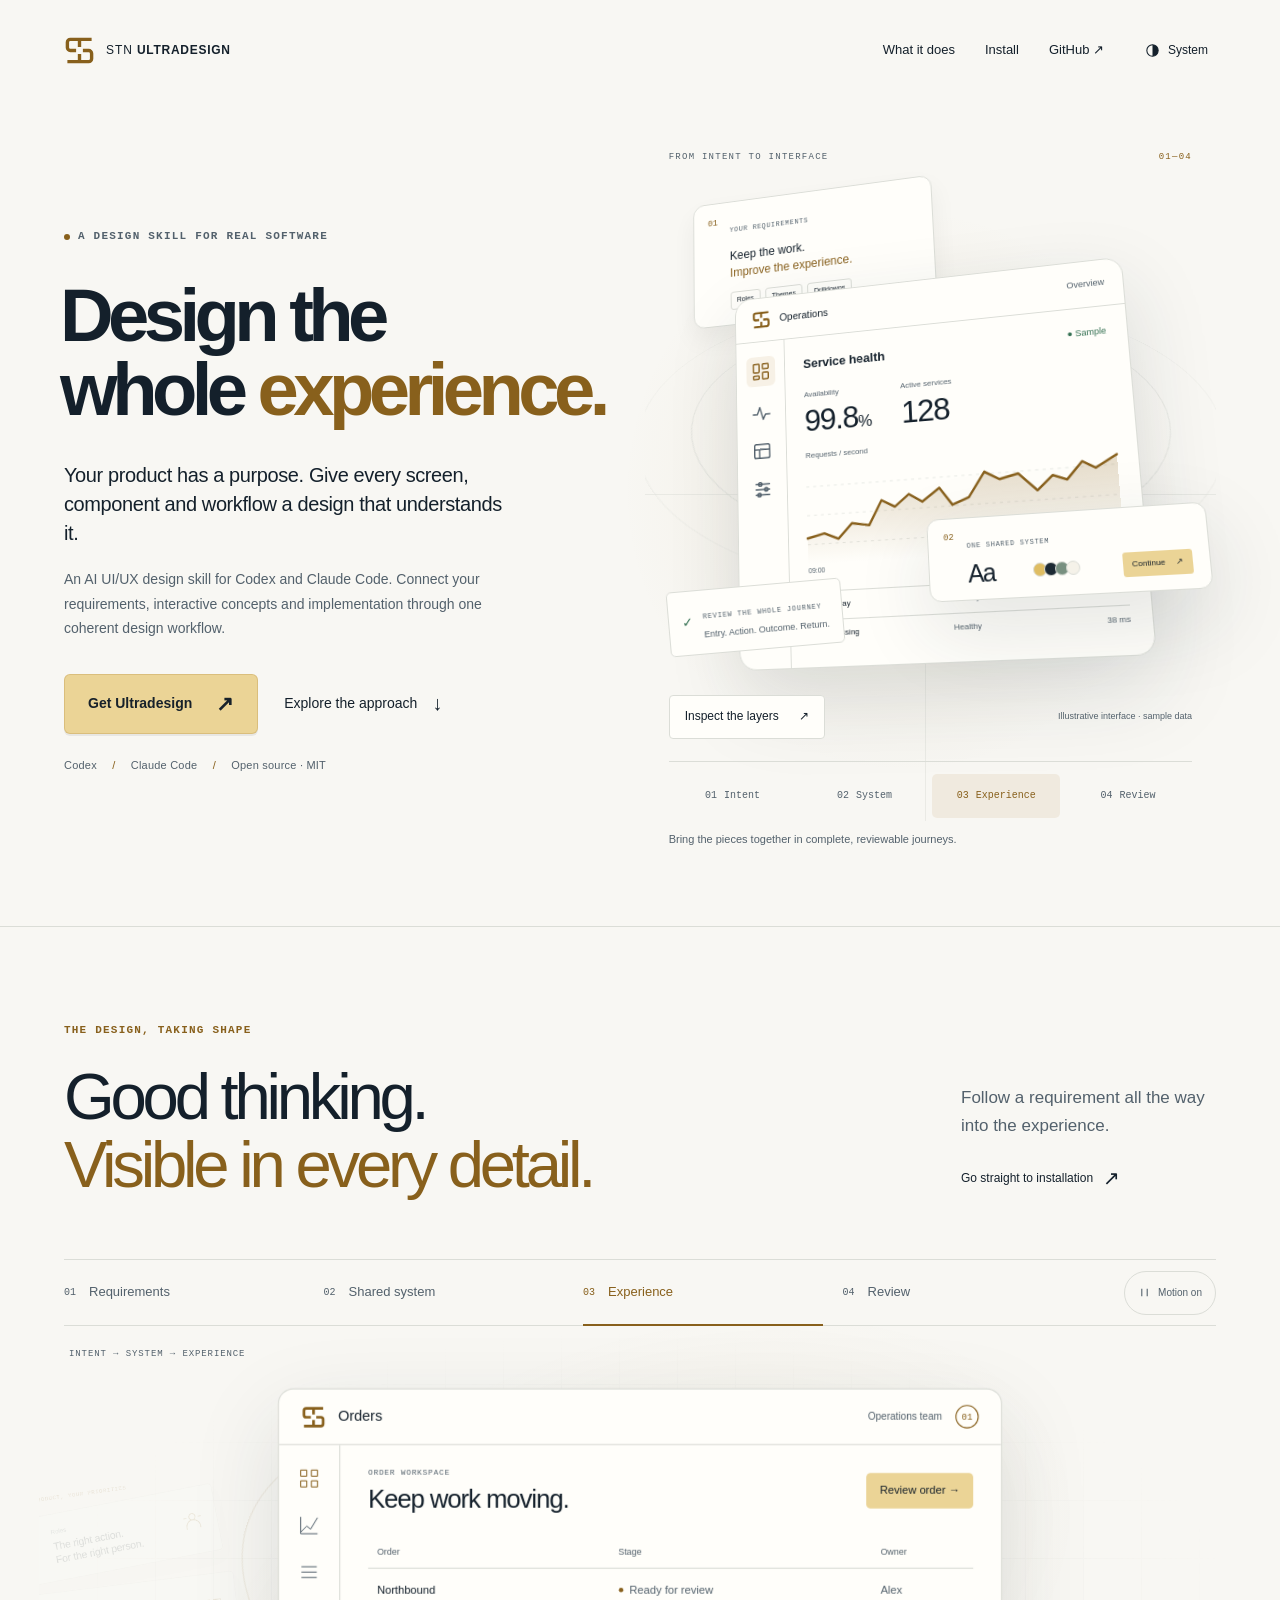
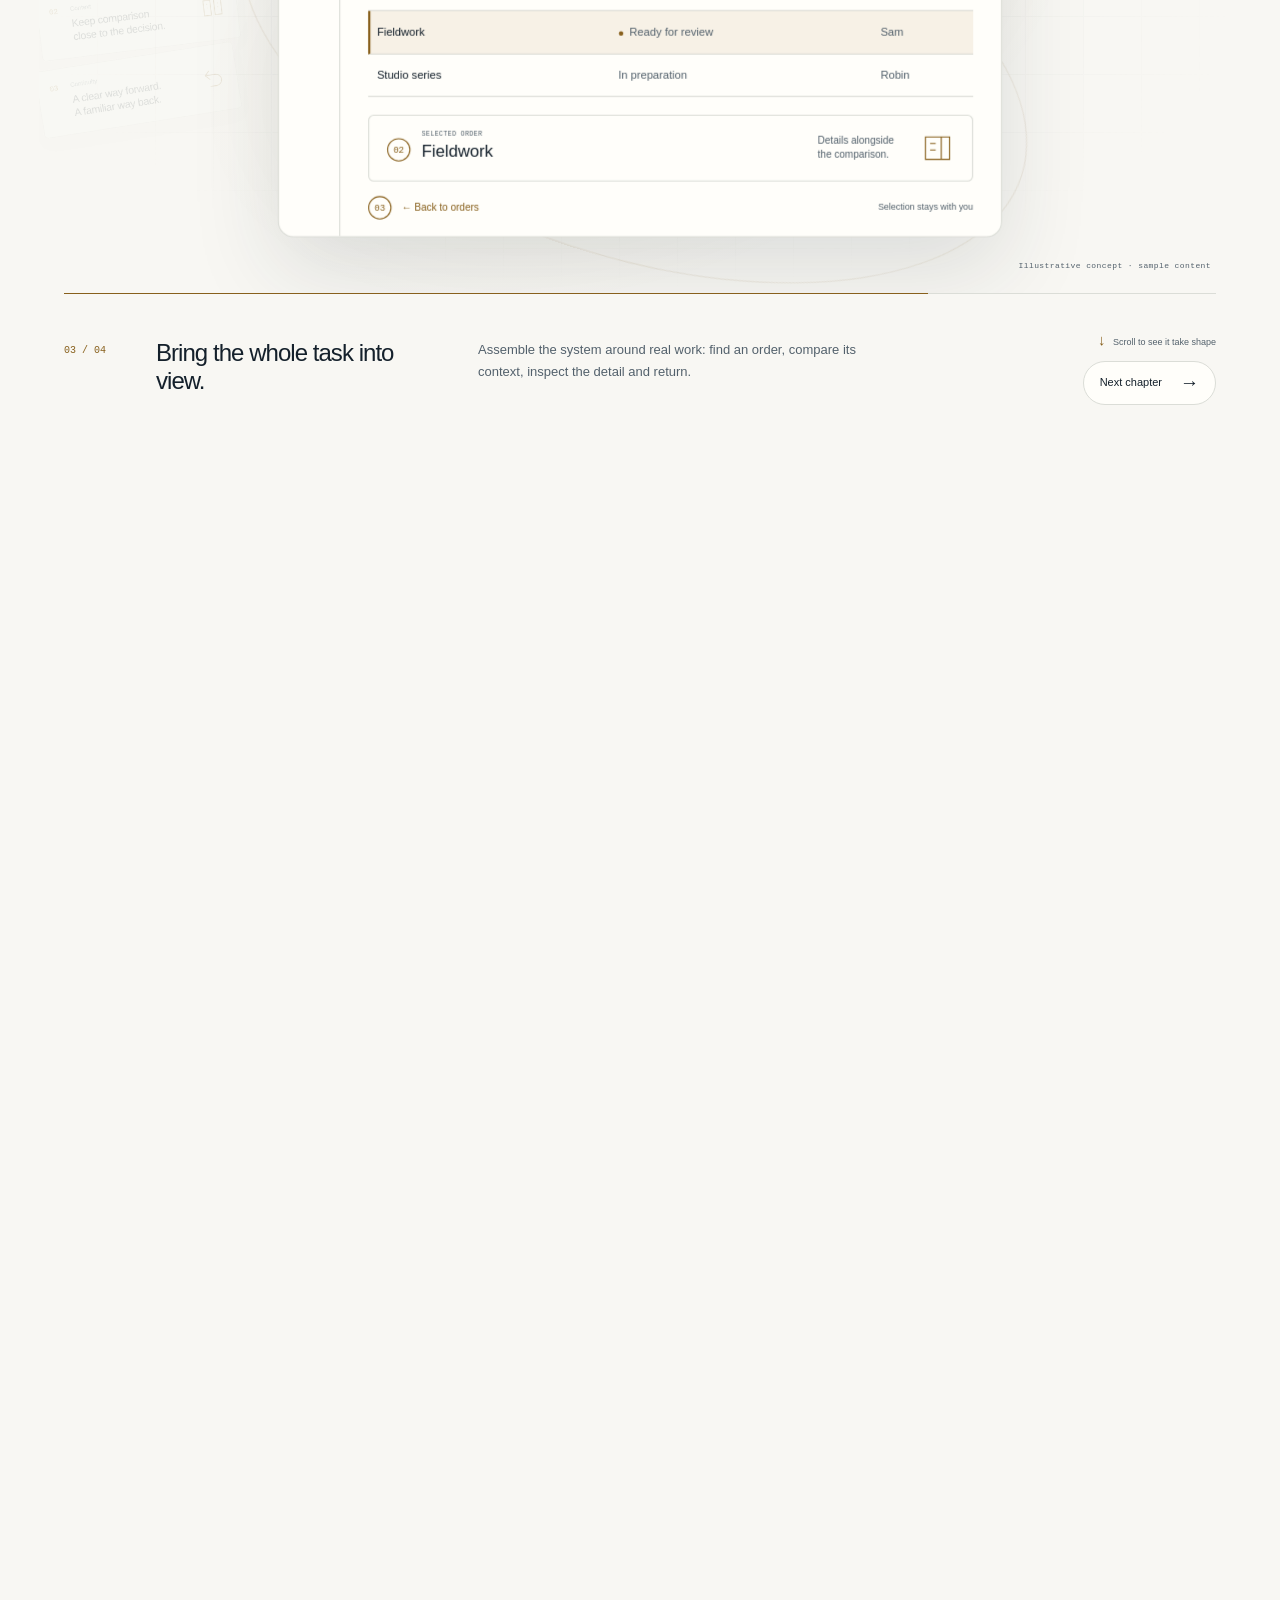
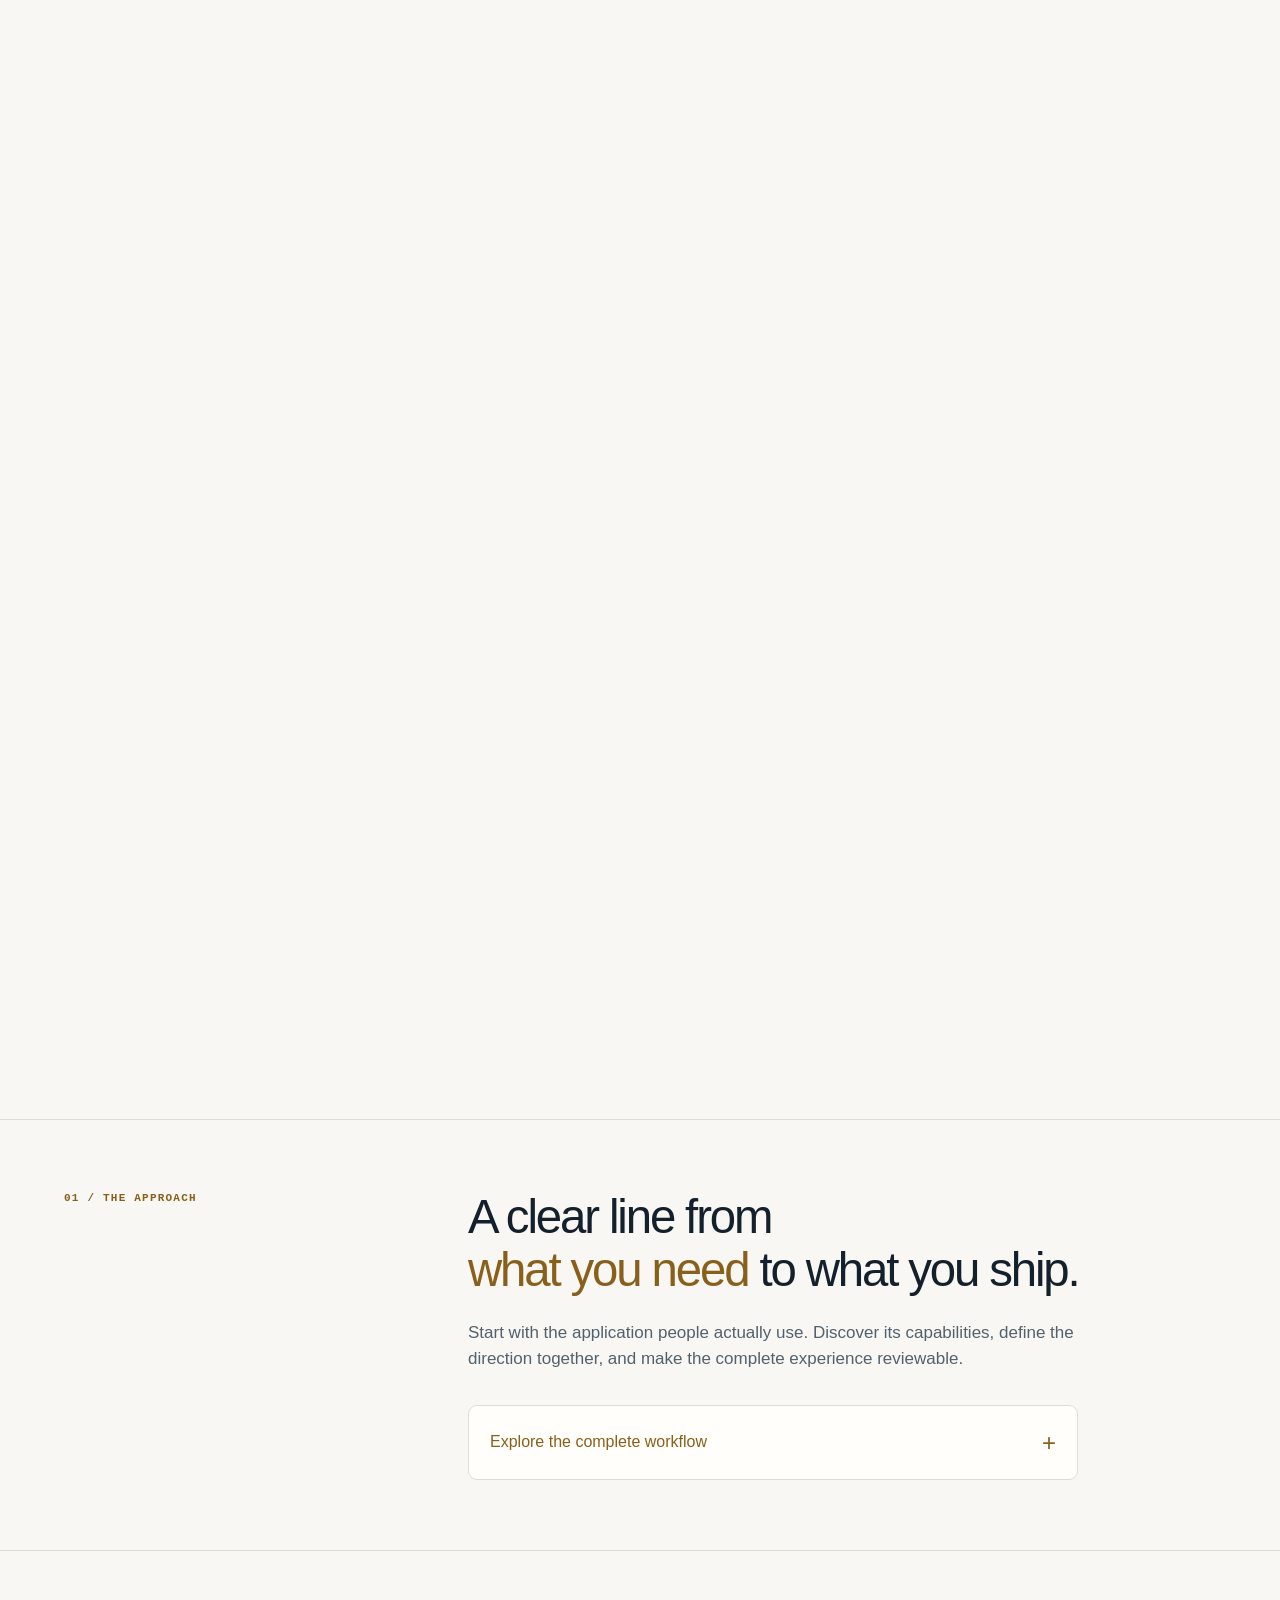
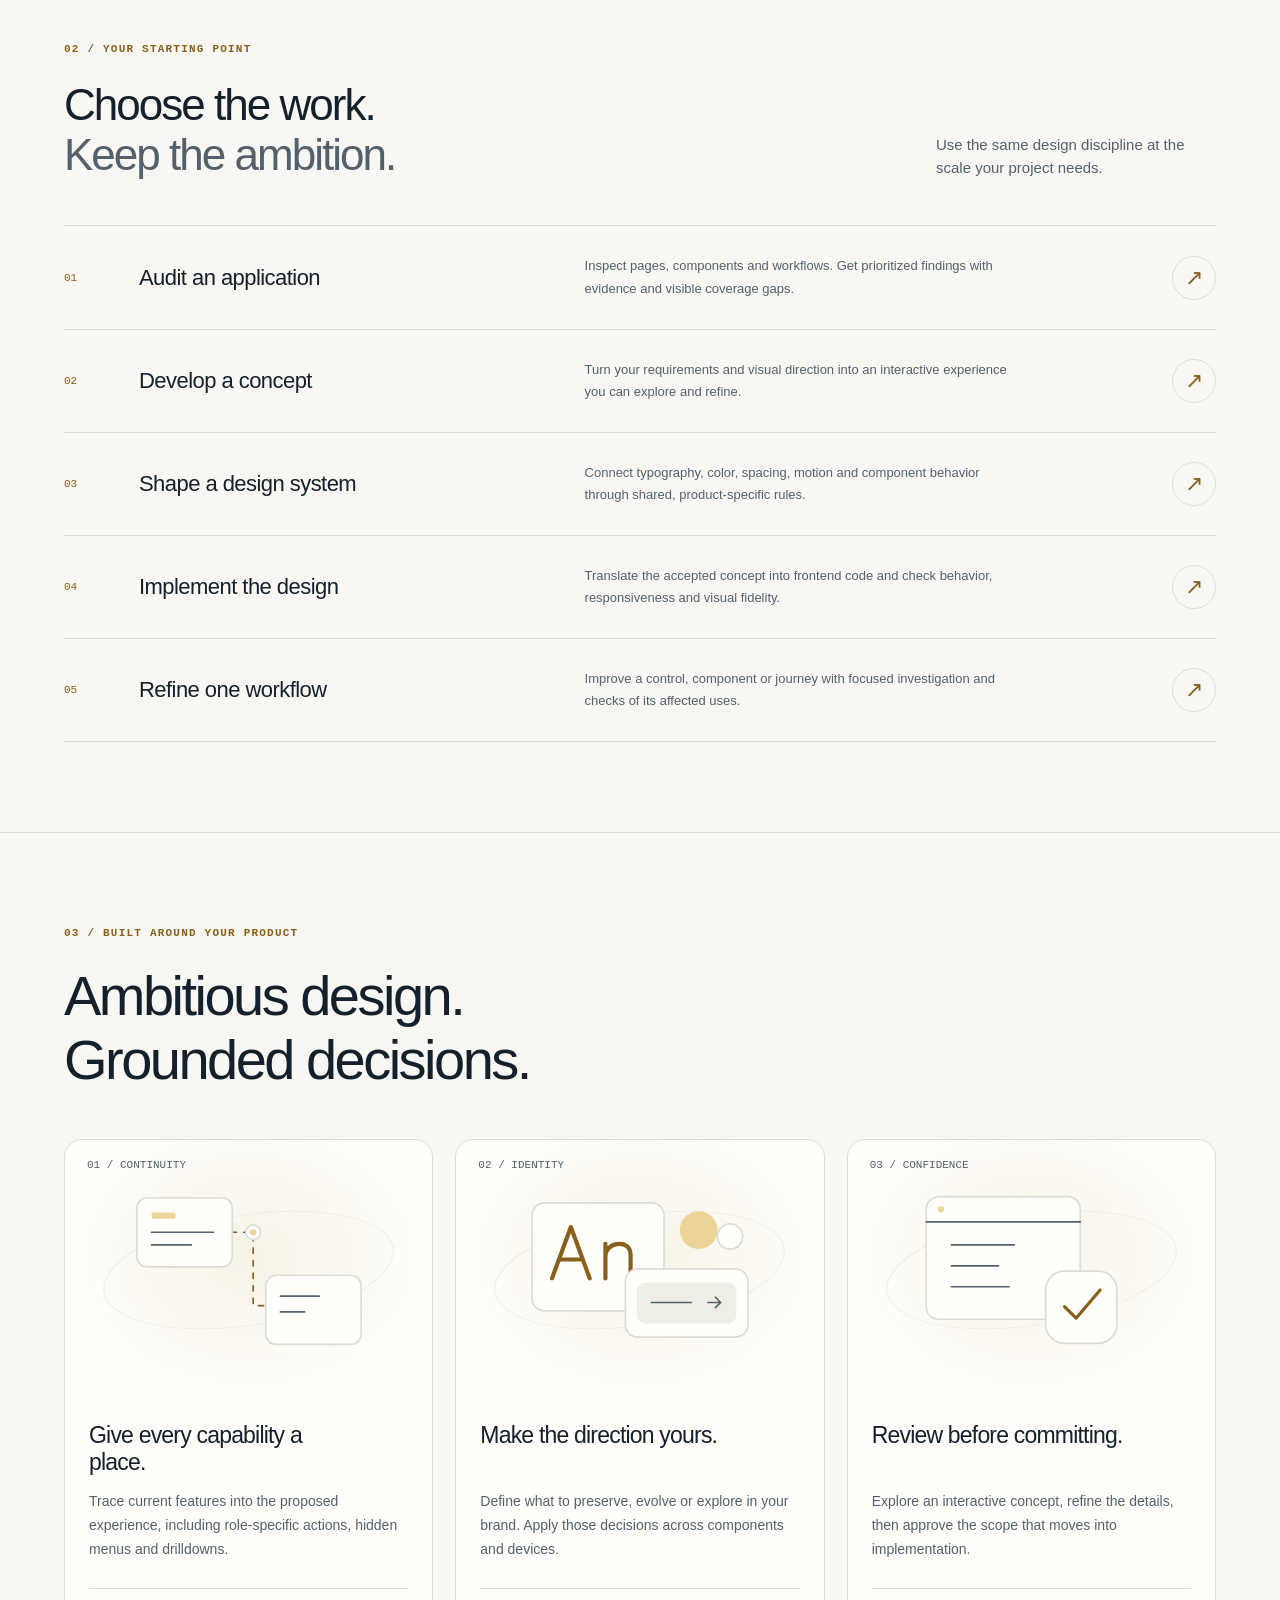
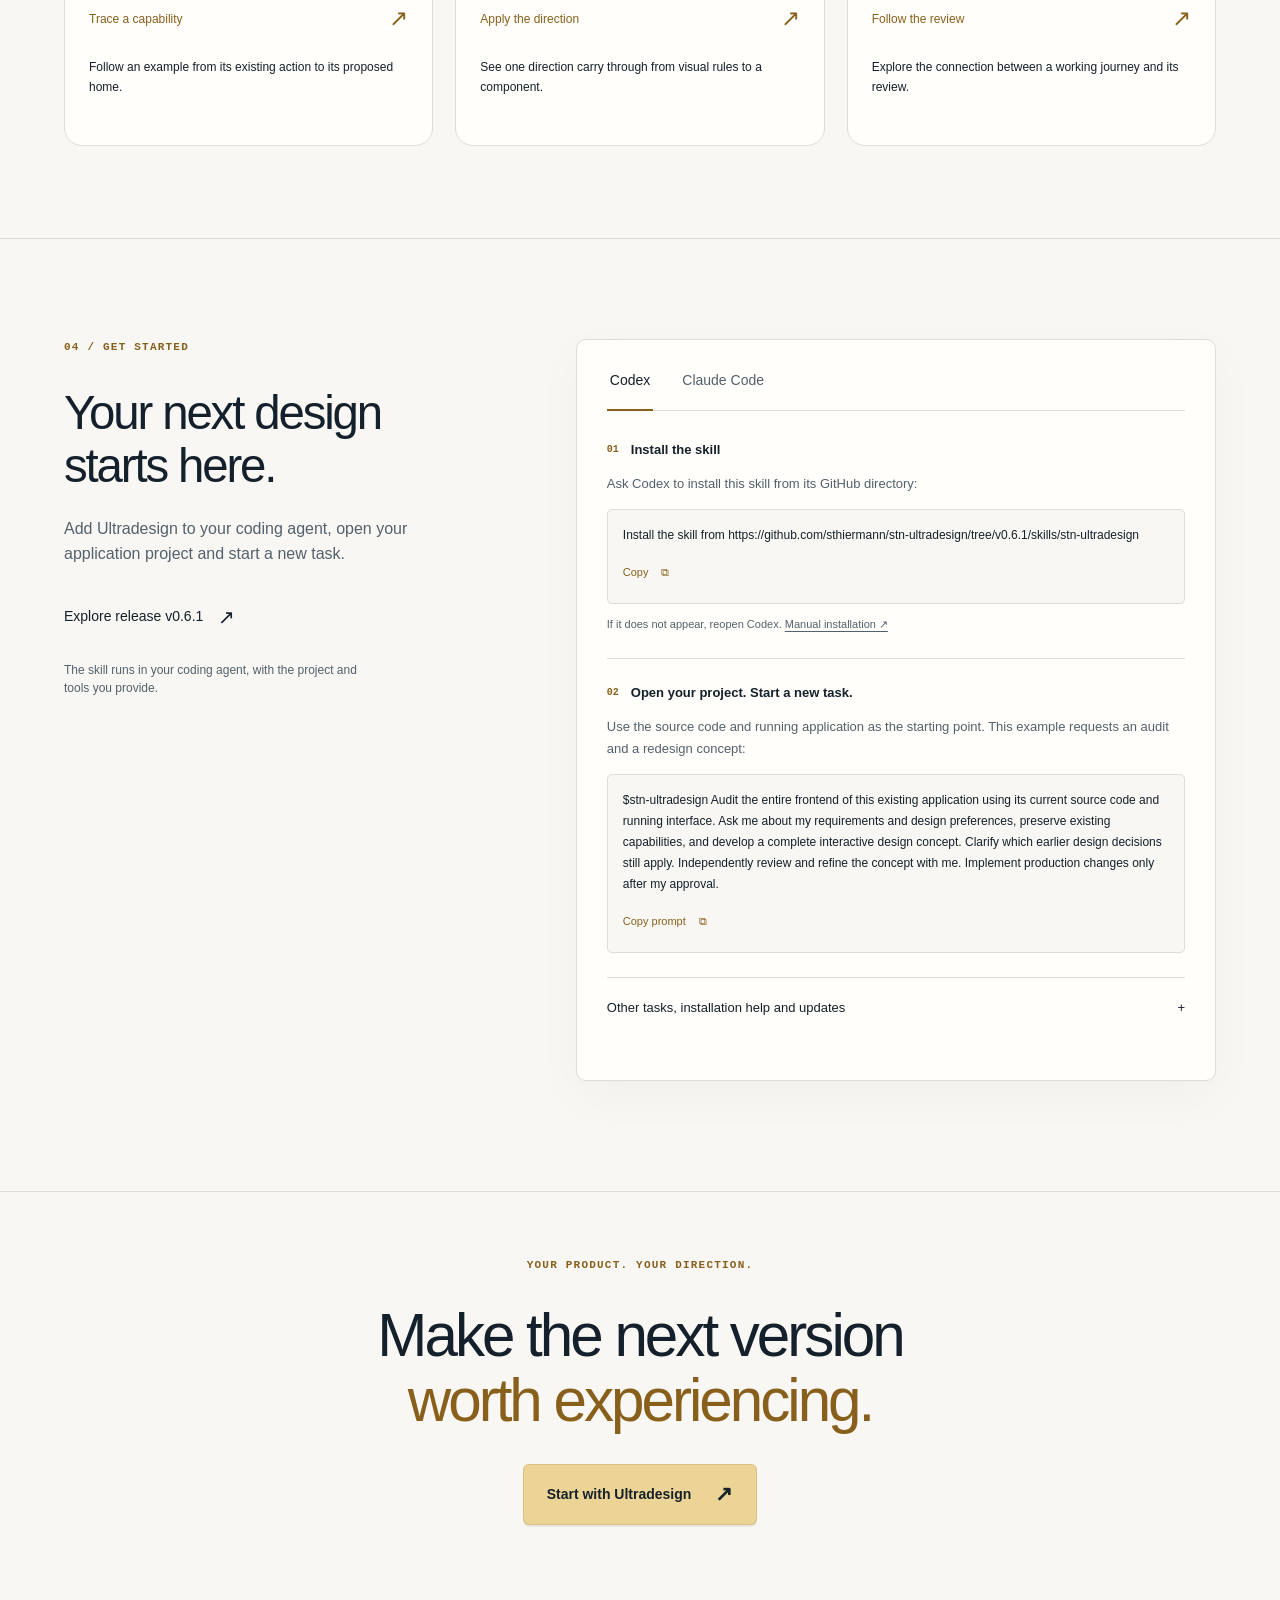
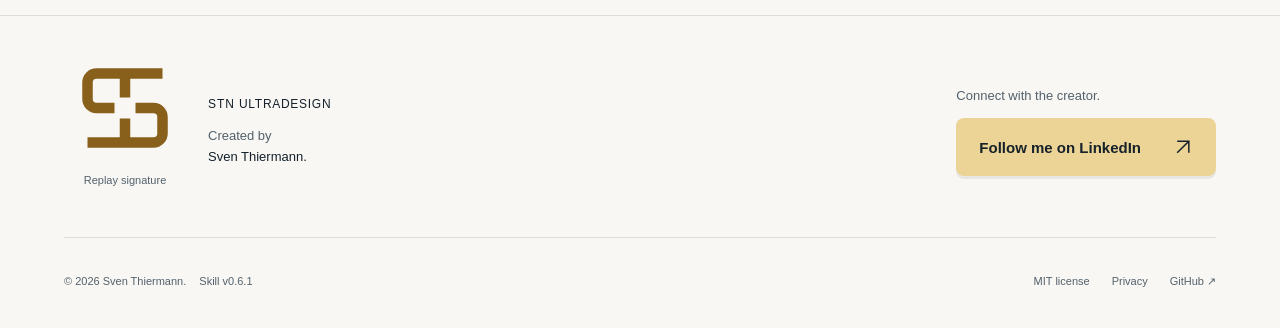
==== commit aac51f5a: "Add approved Signature motion and LinkedIn footer" ====
--- a/public/index.html
+++ b/public/index.html
@@ -30,11 +30,13 @@
   <link rel="stylesheet" href="assets/site.css?v=b29219872c0c">
   <link rel="stylesheet" href="assets/journey.css?v=a209e26684f1">
   <link rel="stylesheet" href="assets/experience.css?v=8aa40d7277f0">
-  <link rel="stylesheet" href="assets/brand.css?v=5d7e06d3f190">
+  <link rel="stylesheet" href="assets/brand.css?v=22a4da44d434">
   <script src="assets/appearance.js?v=4df42aa6dcc9"></script>
   <script src="assets/site.js?v=190efa789870" defer></script>
   <script src="assets/journey.js?v=8097cac34412" defer></script>
   <script src="assets/experience.js?v=56d14c9f2497" defer></script>
+  <link rel="stylesheet" href="assets/signature.css?v=70b2d11ba47a">
+  <script src="assets/signature.js?v=ee86a572aaa3" defer></script>
   <noscript><style>.theme-button,.layer-toggle,.story-steps,.copy-block button,.principle-action,.client-tabs{display:none!important}#client-claude[hidden]{display:block!important;margin-top:30px}.hero-art .scene{translate:none;rotate:none}</style></noscript>
 </head>
 <body>
@@ -183,6 +185,19 @@
     </section>
     <section class="closing page-width"><p class="section-index">YOUR PRODUCT. YOUR DIRECTION.</p><h2>Make the next version<br><span>worth experiencing.</span></h2><a class="button primary" href="#install">Start with Ultradesign <span aria-hidden="true">↗</span></a></section>
   </main>
-  <footer class="site-footer page-width"><a class="brand" href="./"><svg class="brand-mark" viewBox="16 16 128 128" fill="none" aria-hidden="true"><g fill="none" stroke="currentColor" stroke-width="14" stroke-linecap="butt" stroke-linejoin="round"><path d="M130 34H42C35.372583 34 30 39.372583 30 46V68C30 74.627417 35.372583 80 42 80H66M80 34V66"/><path d="M130 34H42C35.372583 34 30 39.372583 30 46V68C30 74.627417 35.372583 80 42 80H66M80 34V66" transform="rotate(180 80 80)"/></g></svg><span>STN <strong>ULTRADESIGN</strong></span></a><p>Created by Sven Thiermann. © 2026. <span class="footer-release">Skill v0.6.1</span></p><div><a href="https://github.com/sthiermann/stn-ultradesign/blob/main/LICENSE">MIT license</a><a href="privacy.html">Privacy</a><a href="https://github.com/sthiermann/stn-ultradesign">GitHub ↗</a></div></footer>
+  <footer class="site-footer page-width" id="footer">
+    <div class="footer-main">
+      <div class="footer-identity">
+        <div class="footer-signature" id="footer-signature" data-state="idle"><svg class="footer-signature-mark" viewBox="16 16 128 128" fill="none" aria-hidden="true"><g class="stn-brand-turn" stroke="currentColor" stroke-width="14" stroke-linecap="butt" stroke-linejoin="round">
+<g class="stn-brand-base"><path d="M130 34H42C35.372583 34 30 39.372583 30 46V68C30 74.627417 35.372583 80 42 80H66M80 34V66"/><path d="M130 34H42C35.372583 34 30 39.372583 30 46V68C30 74.627417 35.372583 80 42 80H66M80 34V66" transform="rotate(180 80 80)"/></g>
+<g class="stn-brand-signature-s" display="none"><path d="M43 34H42C35.372583 34 30 39.372583 30 46V68C30 74.627417 35.372583 80 42 80H66"/><path d="M43 34H42C35.372583 34 30 39.372583 30 46V68C30 74.627417 35.372583 80 42 80H66" transform="rotate(180 80 80)"/><path d="M117 34H130"/><path d="M117 34H130" transform="rotate(180 80 80)"/></g>
+<g class="stn-brand-signature-bridge" display="none"><path d="M65 80H81" pathLength="16"/><path d="M65 80H81" transform="rotate(180 80 80)" pathLength="16"/></g>
+<g class="stn-brand-signature-t" display="none"><path d="M42 34H118"/><path d="M42 34H118" transform="rotate(180 80 80)"/><path d="M80 34V81" pathLength="47"/><path d="M80 34V81" transform="rotate(180 80 80)" pathLength="47"/></g></g></svg><button class="signature-toggle" type="button" aria-controls="footer-signature" hidden>Replay signature</button></div>
+        <div class="footer-wordmark"><a class="brand" href="./" aria-label="STN Ultradesign home"><span>STN <strong>ULTRADESIGN</strong></span></a><p>Created by<br><strong>Sven Thiermann.</strong></p></div>
+      </div>
+      <div class="footer-connect"><p>Connect with the creator.</p><a class="footer-linkedin" href="https://www.linkedin.com/in/sven-thiermann/">Follow me on LinkedIn <svg viewBox="0 0 24 24" fill="none" stroke="currentColor" stroke-width="1.8" aria-hidden="true"><path d="M5 19 19 5M5 5h14v14"/></svg></a></div>
+    </div>
+    <div class="footer-bottom"><p>© 2026 Sven Thiermann. <span class="footer-release">Skill v0.6.1</span></p><nav aria-label="Footer navigation"><a href="https://github.com/sthiermann/stn-ultradesign/blob/main/LICENSE">MIT license</a><a href="privacy.html">Privacy</a><a href="https://github.com/sthiermann/stn-ultradesign">GitHub ↗</a></nav></div>
+  </footer>
 </body>
 </html>
--- a/public/assets/brand.css
+++ b/public/assets/brand.css
@@ -32,3 +32,43 @@
   .brand .brand-mark, .mini-mark .brand-mark, .j-app-symbol .brand-mark { color: CanvasText; }
   .hero-art:after { display: none; }
 }
+
+/* The footer brings the personal identity and its creator into one clear close. */
+.site-footer { display: block; padding-block: 44px 24px; }
+.site-footer .footer-main { display: flex; align-items: center; justify-content: space-between; gap: 44px; padding-bottom: 34px; }
+.footer-identity { display: flex; align-items: center; gap: 22px; min-width: 0; }
+.footer-signature { width: 122px; flex: none; display: grid; justify-items: center; gap: 3px; }
+.footer-signature-mark { display: block; width: 96px; height: 96px; fill: none; color: var(--gold); }
+.signature-toggle { min-height: 44px; padding: 8px 5px; background: none; font-size: 11px; color: var(--muted); border-radius: 5px; white-space: nowrap; }
+.signature-toggle:hover { color: var(--gold); background: var(--soft-gold); }
+.footer-wordmark .brand { width: auto; color: var(--ink); }
+.site-footer .footer-wordmark p { margin: 12px 0 0; font-size: 13px; line-height: 1.6; }
+.footer-wordmark strong { font-weight: 500; color: var(--ink); }
+.footer-connect { display: flex; flex-direction: column; align-items: flex-start; gap: 12px; }
+.site-footer .footer-connect p { margin: 0; color: var(--muted); font-size: 13px; }
+.site-footer .footer-linkedin { display: inline-flex; justify-content: space-between; align-items: center; gap: 32px; min-height: 58px; padding: 16px 22px; border: 1px solid transparent; border-radius: 8px; background: var(--gold-bg); color: #17212a; font-size: 15px; font-weight: 600; box-shadow: 0 3px 0 #00000012; transition: transform .18s, box-shadow .18s; }
+.footer-linkedin svg { width: 20px; height: 20px; flex: none; }
+.site-footer .footer-linkedin:hover { color: #17212a; transform: translateY(-2px); box-shadow: 0 8px 22px #a878232b; }
+.site-footer .footer-bottom { display: flex; align-items: center; justify-content: space-between; gap: 24px; border-top: 1px solid var(--line); padding-top: 22px; }
+.site-footer .footer-bottom p { margin: 0; }
+.footer-bottom nav { display: flex; flex-wrap: wrap; gap: 22px; }
+.footer-bottom nav a { display: inline-flex; align-items: center; min-height: 44px; }
+html[data-motion="off"] .footer-linkedin { transition: none; }
+html[data-motion="off"] .footer-linkedin:hover { transform: none; }
+@media (max-width: 700px) {
+  .site-footer .footer-main { align-items: flex-start; flex-direction: column; gap: 28px; }
+  .footer-identity { gap: 16px; }
+  .footer-signature { width: 108px; }
+  .footer-signature-mark { width: 84px; height: 84px; }
+  .footer-connect { width: 100%; }
+  .site-footer .footer-linkedin { width: 100%; }
+  .site-footer .footer-bottom { align-items: flex-start; flex-direction: column; gap: 8px; }
+  .footer-bottom .footer-release { display: inline; margin-left: 10px; }
+}
+@media (prefers-reduced-motion: reduce) {
+  .site-footer .footer-linkedin:hover { transform: none; }
+}
+@media (forced-colors: active) {
+  .footer-signature-mark { color: CanvasText; }
+  .site-footer .footer-linkedin { border-color: ButtonText; color: LinkText; box-shadow: none; }
+}
--- a/public/assets/signature.css
+++ b/public/assets/signature.css
@@ -0,0 +1,67 @@
+/* ST Signature artwork © 2026 Sven Thiermann. See assets/LICENSE.
+   The approved motion runs once on entry; this wrapper only controls playback. */
+.footer-signature .stn-brand-base { opacity: 1; }
+.footer-signature .stn-brand-signature-s,
+.footer-signature .stn-brand-signature-bridge,
+.footer-signature .stn-brand-signature-t { display: none; }
+.footer-signature:is([data-state="playing"], [data-state="paused"]) {
+  --stn-signature-cycle: 8s cubic-bezier(.42, 0, .58, 1) 1 both;
+}
+.footer-signature:is([data-state="playing"], [data-state="paused"]) .stn-brand-base {
+  animation: stn-brand-signature-base var(--stn-signature-cycle);
+}
+.footer-signature:is([data-state="playing"], [data-state="paused"]) :is(.stn-brand-signature-s, .stn-brand-signature-bridge, .stn-brand-signature-t) { display: inline; }
+.footer-signature:is([data-state="playing"], [data-state="paused"]) .stn-brand-signature-s path {
+  stroke-dasharray: 124 256;
+  stroke-dashoffset: 0;
+  animation: stn-brand-signature-s var(--stn-signature-cycle);
+}
+.footer-signature:is([data-state="playing"], [data-state="paused"]) .stn-brand-signature-bridge path {
+  stroke-dasharray: 16 18;
+  animation: stn-brand-signature-bridge var(--stn-signature-cycle);
+}
+.footer-signature:is([data-state="playing"], [data-state="paused"]) .stn-brand-signature-t path:nth-child(n+3) {
+  stroke-dasharray: 47 49;
+  animation: stn-brand-signature-stem var(--stn-signature-cycle);
+}
+.footer-signature[data-state="paused"] * { animation-play-state: paused !important; }
+@keyframes stn-brand-signature-base {
+  0%, 100% { opacity: 0; }
+}
+@keyframes stn-brand-signature-s {
+  0%, 38%, 100% { stroke-dasharray: 124 256; }
+  60% { stroke-dasharray: 0 256; }
+}
+
+@keyframes stn-brand-signature-bridge {
+  0%, 38%, 100% { stroke-dashoffset: 17; }
+  24% { stroke-dashoffset: 0; }
+}
+@keyframes stn-brand-signature-stem {
+  /* A shared nonzero velocity crosses the loop seam. There are no dwell frames.
+     47 - 15 = the original 32-unit stem; 48 is hidden; 3 leaves a four-unit centre gap. */
+  0%, 100% {
+    stroke-dashoffset: 15;
+    animation-timing-function: cubic-bezier(.333333, .116363636, .666667, 1);
+  }
+  24% {
+    stroke-dashoffset: 48;
+    animation-timing-function: cubic-bezier(.333333, 0, .666667, 1);
+  }
+  60% {
+    stroke-dashoffset: 3;
+    animation-timing-function: cubic-bezier(.333333, 0, .666667, .466666667);
+  }
+}
+
+
+html[data-motion="off"] .footer-signature * { animation: none !important; }
+html[data-motion="off"] .footer-signature .stn-brand-base { opacity: 1 !important; }
+html[data-motion="off"] .footer-signature :is(.stn-brand-signature-s, .stn-brand-signature-bridge, .stn-brand-signature-t),
+html[data-motion="off"] .signature-toggle { display: none !important; }
+@media (prefers-reduced-motion: reduce), (forced-colors: active) {
+  .footer-signature * { animation: none !important; }
+  .footer-signature .stn-brand-base { opacity: 1 !important; }
+  .footer-signature :is(.stn-brand-signature-s, .stn-brand-signature-bridge, .stn-brand-signature-t),
+  .signature-toggle { display: none !important; }
+}
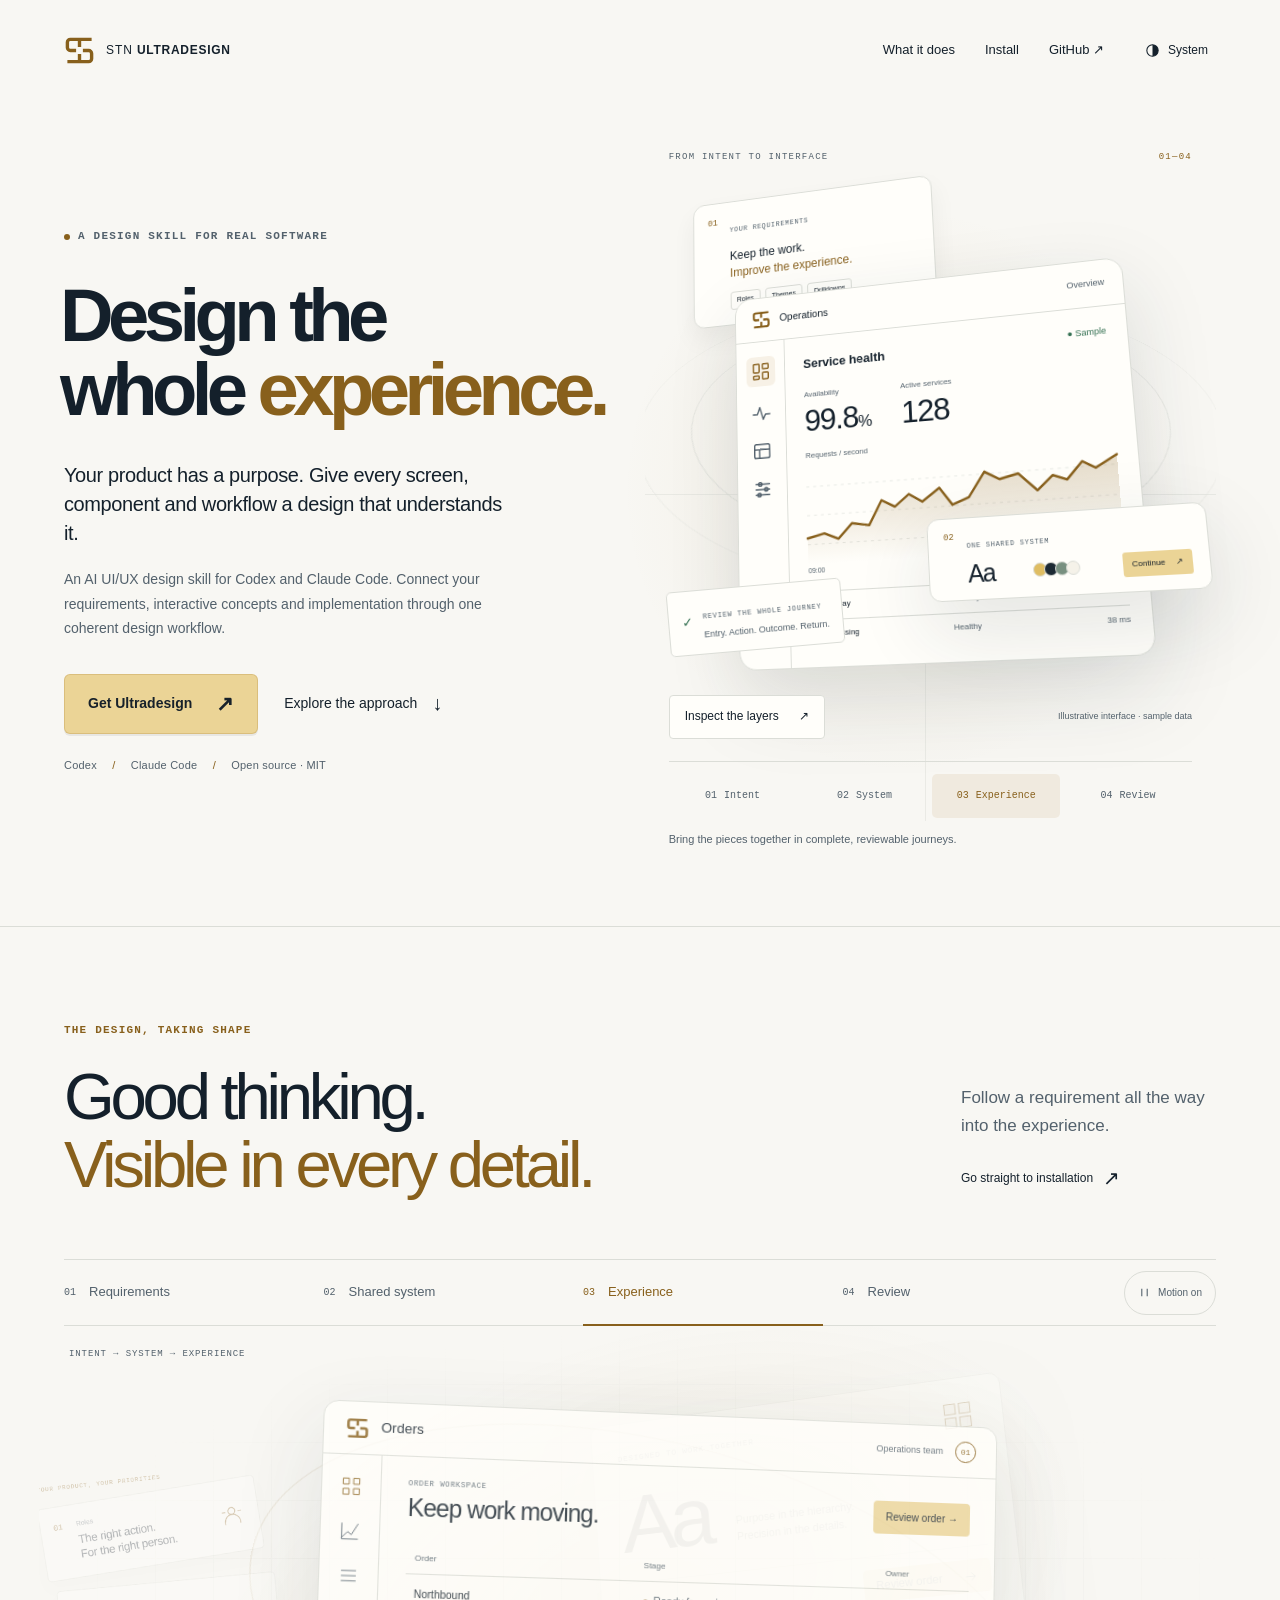
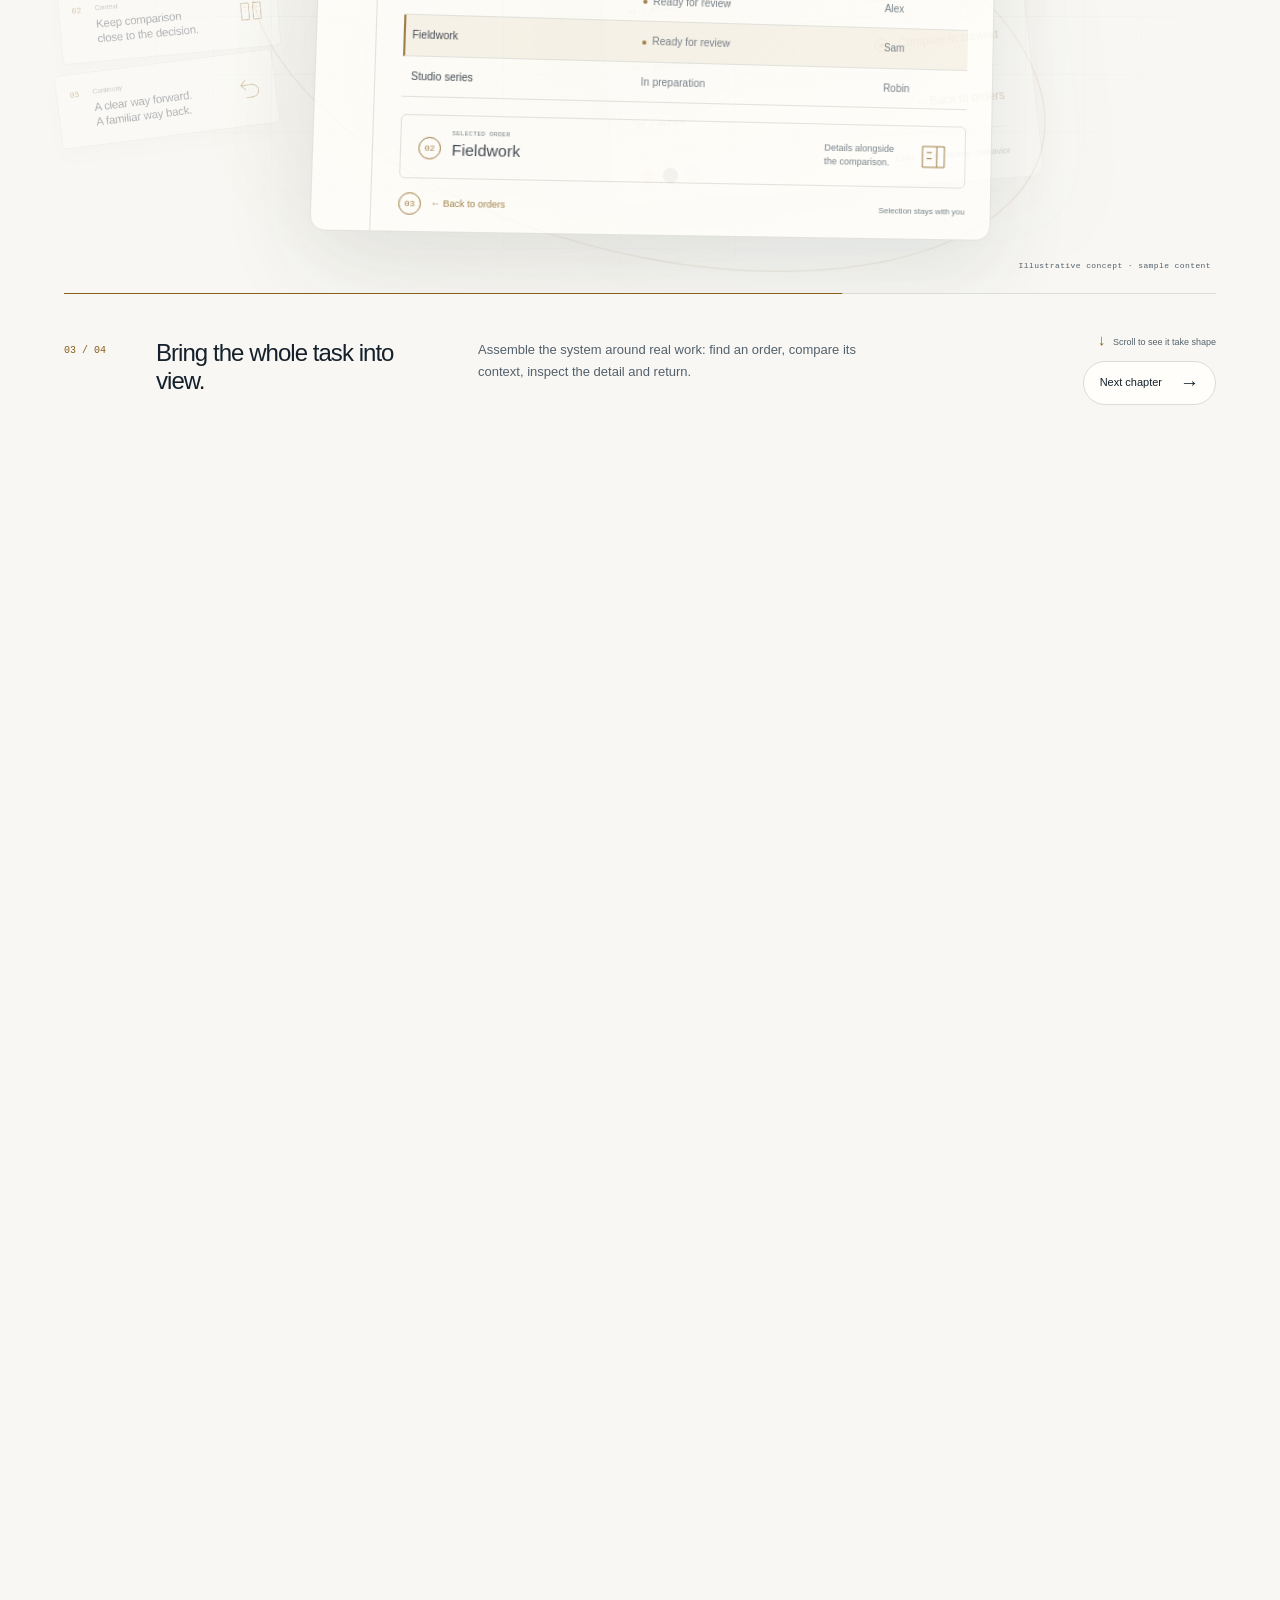
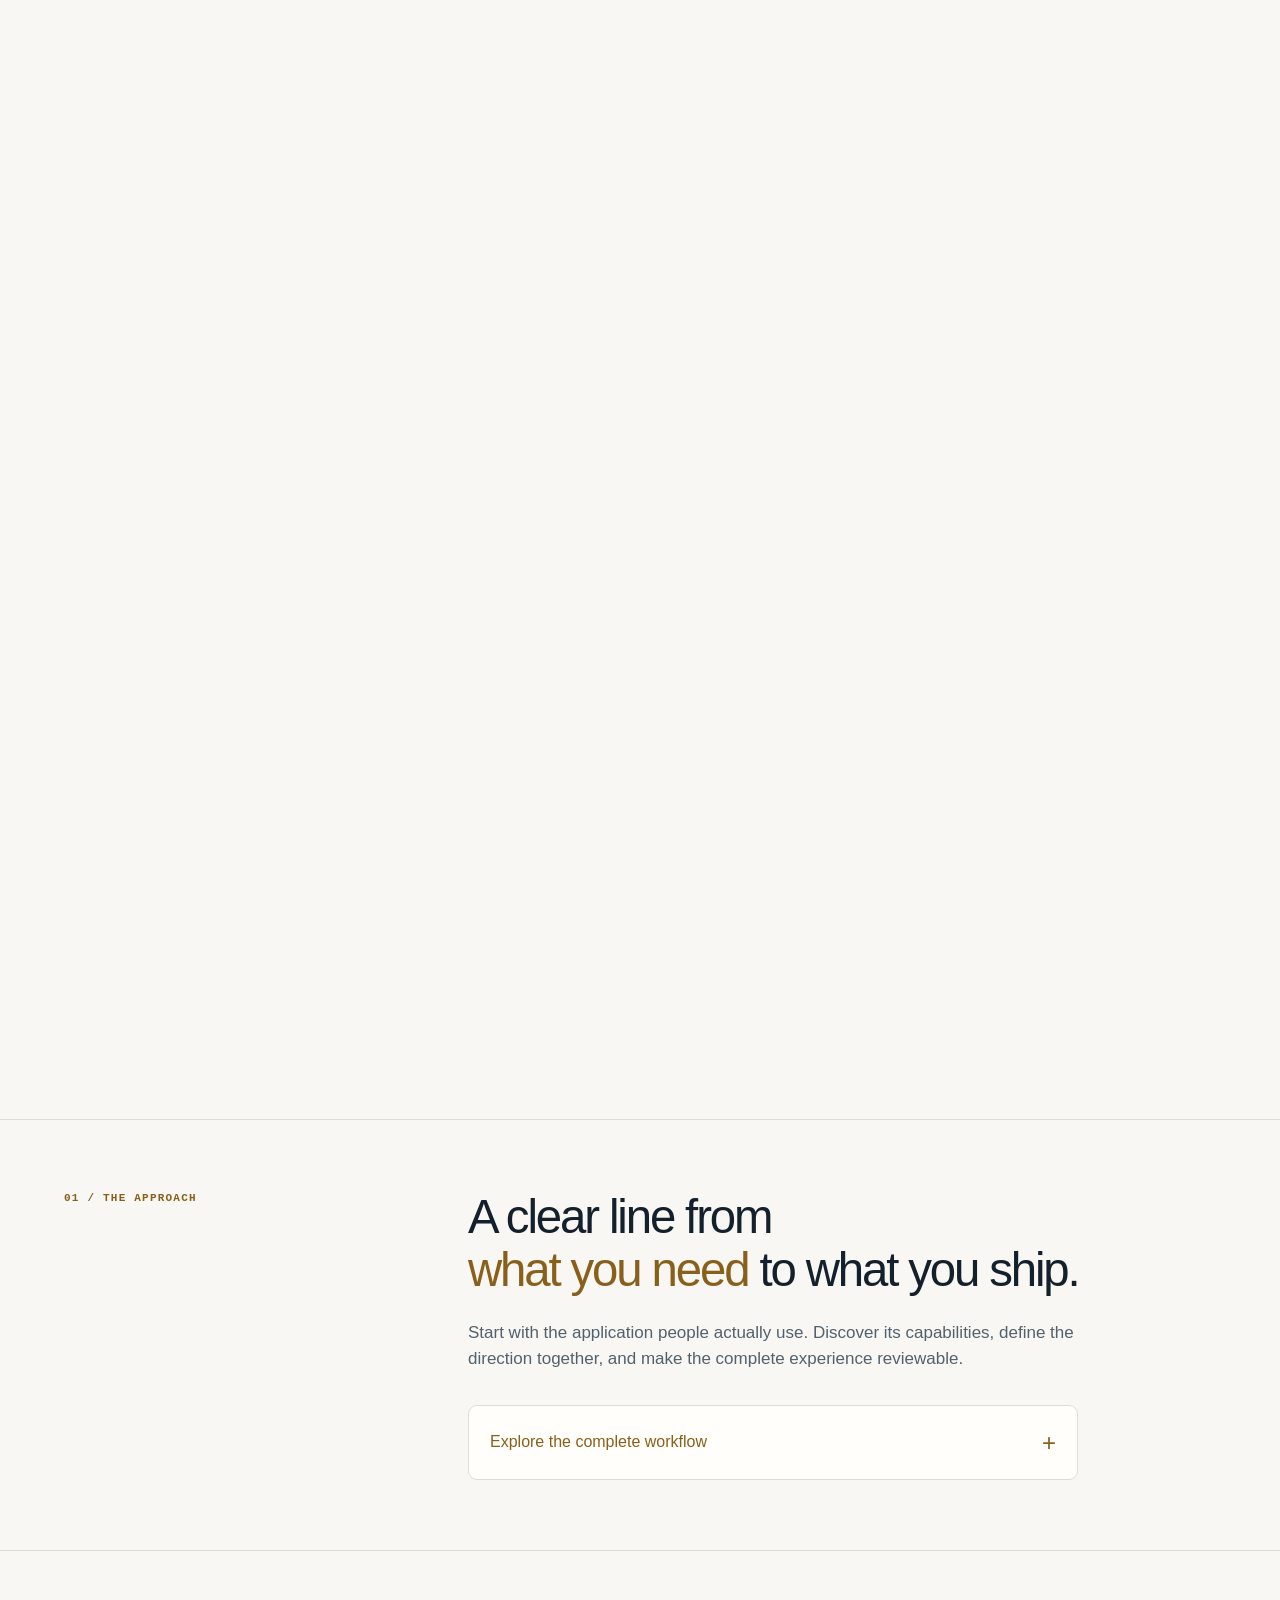
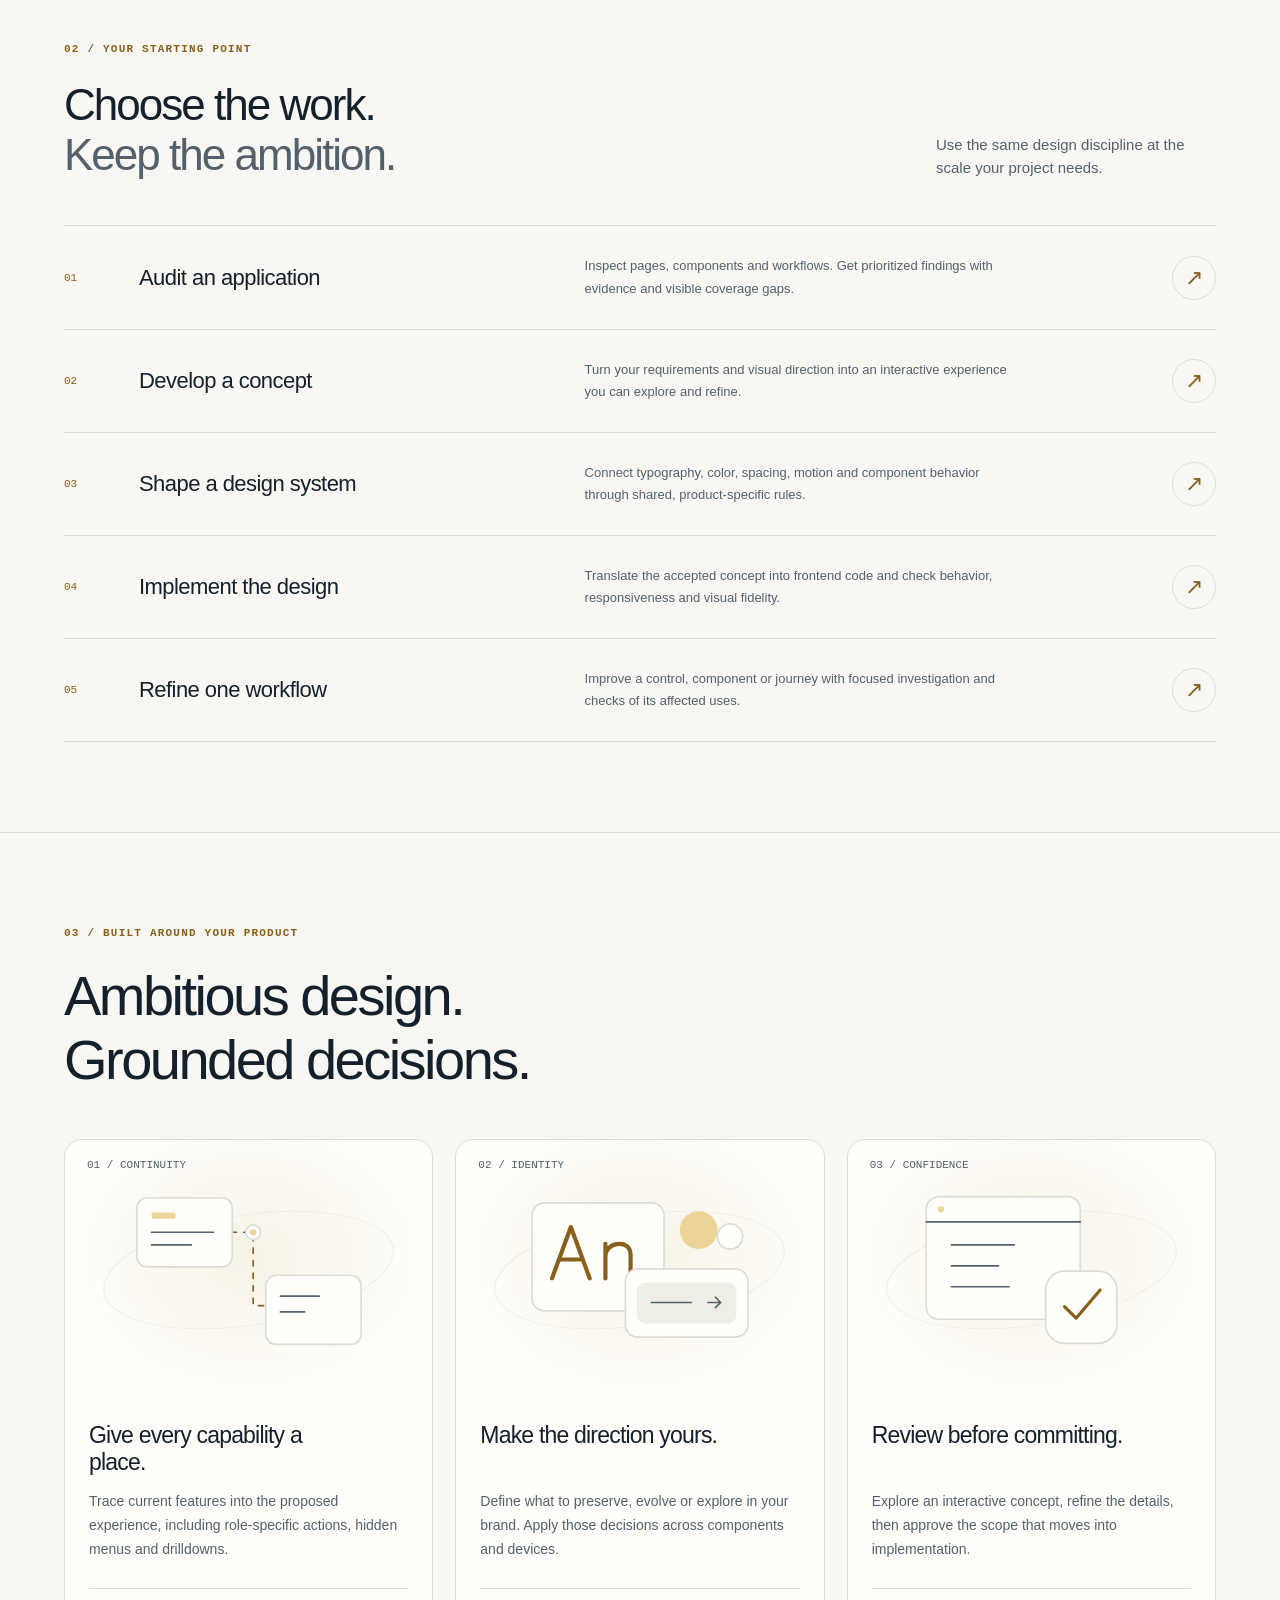
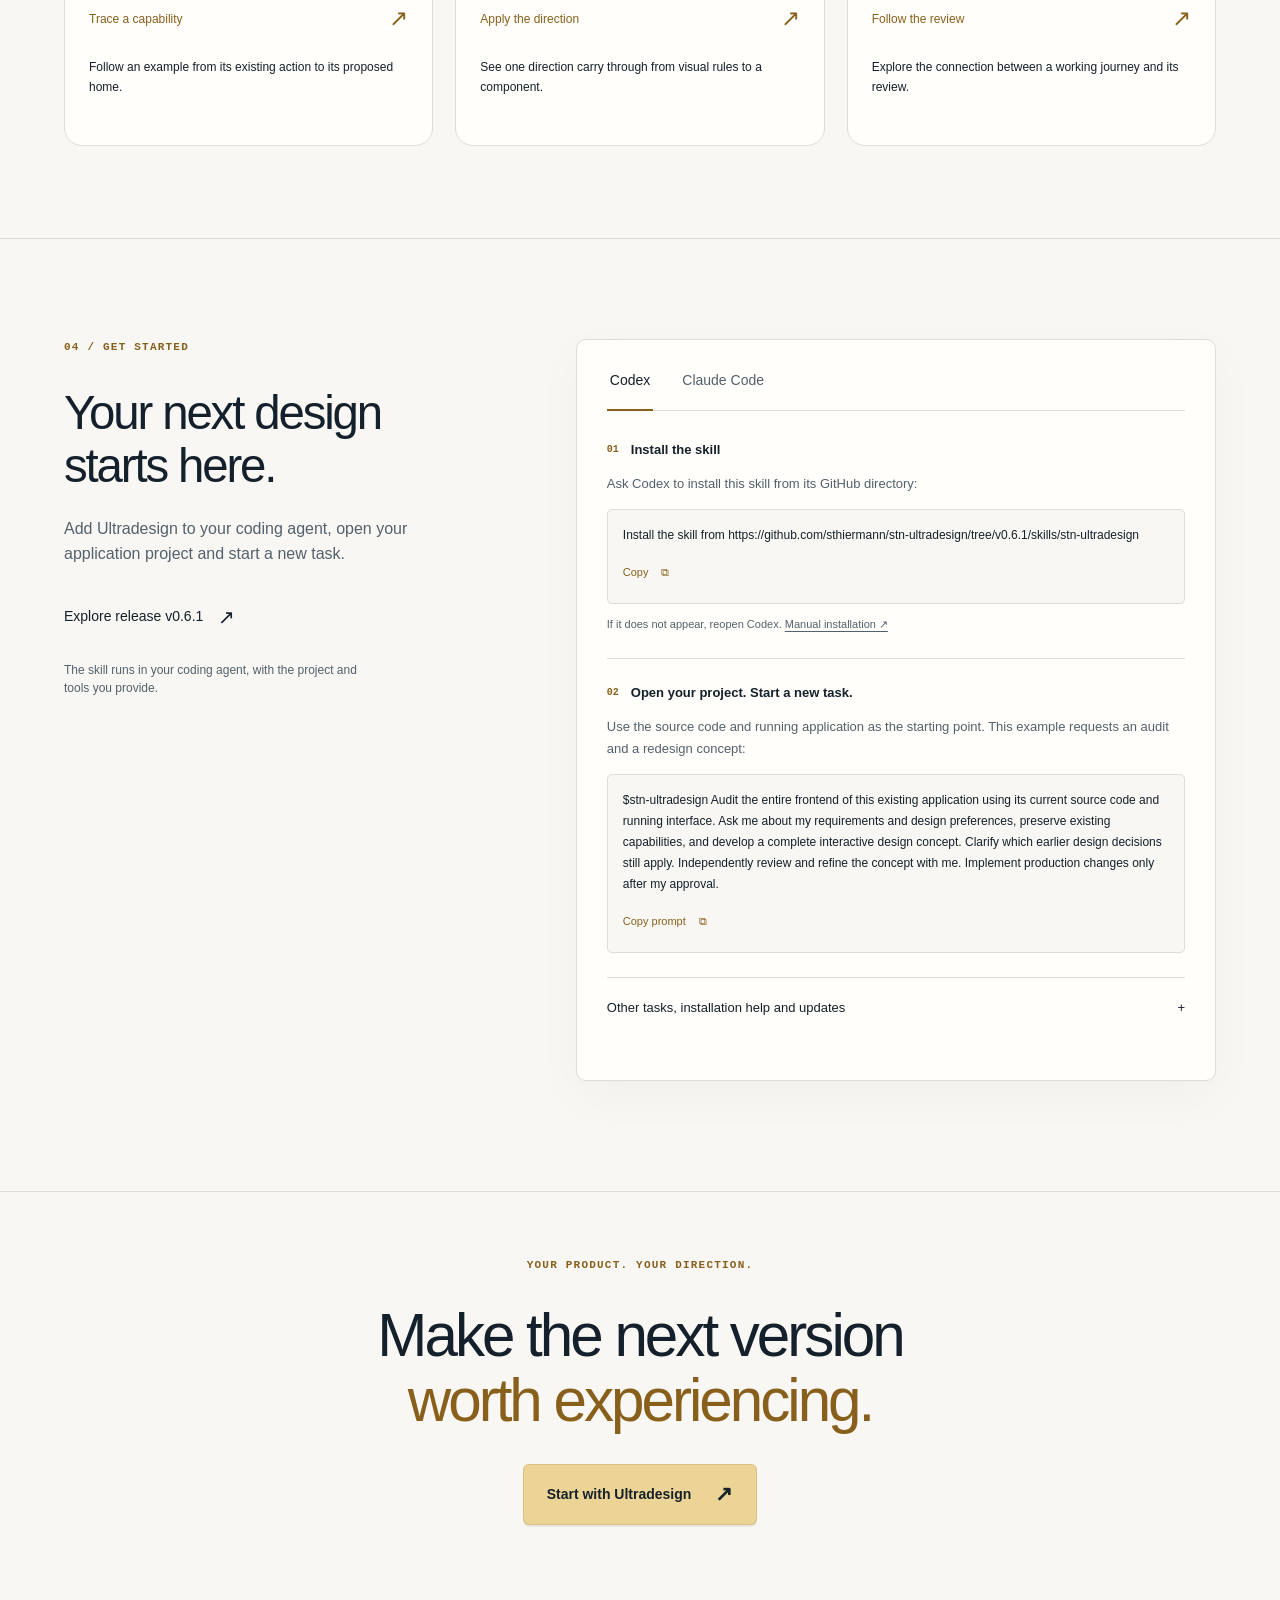
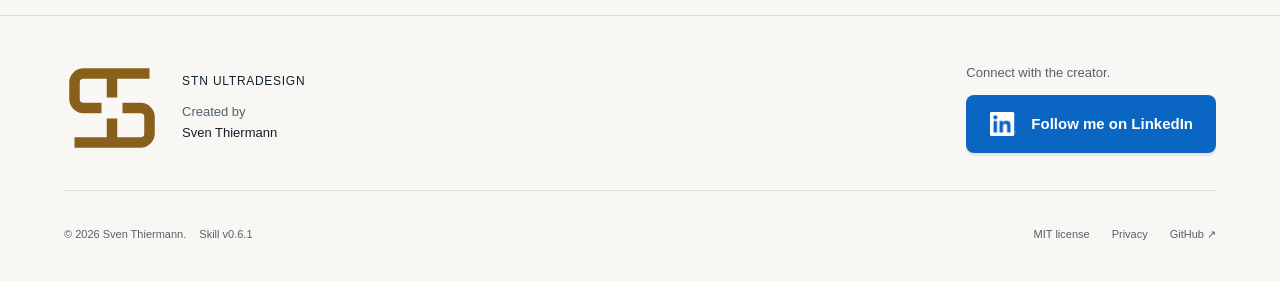
==== commit 2dfacbed: "Refine footer logo controls and LinkedIn identity" ====
--- a/public/index.html
+++ b/public/index.html
@@ -30,13 +30,13 @@
   <link rel="stylesheet" href="assets/site.css?v=b29219872c0c">
   <link rel="stylesheet" href="assets/journey.css?v=a209e26684f1">
   <link rel="stylesheet" href="assets/experience.css?v=8aa40d7277f0">
-  <link rel="stylesheet" href="assets/brand.css?v=22a4da44d434">
+  <link rel="stylesheet" href="assets/brand.css?v=0c34bbe458f0">
   <script src="assets/appearance.js?v=4df42aa6dcc9"></script>
   <script src="assets/site.js?v=190efa789870" defer></script>
   <script src="assets/journey.js?v=8097cac34412" defer></script>
   <script src="assets/experience.js?v=56d14c9f2497" defer></script>
   <link rel="stylesheet" href="assets/signature.css?v=70b2d11ba47a">
-  <script src="assets/signature.js?v=ee86a572aaa3" defer></script>
+  <script src="assets/signature.js?v=a262943fdcea" defer></script>
   <noscript><style>.theme-button,.layer-toggle,.story-steps,.copy-block button,.principle-action,.client-tabs{display:none!important}#client-claude[hidden]{display:block!important;margin-top:30px}.hero-art .scene{translate:none;rotate:none}</style></noscript>
 </head>
 <body>
@@ -192,10 +192,10 @@
 <g class="stn-brand-base"><path d="M130 34H42C35.372583 34 30 39.372583 30 46V68C30 74.627417 35.372583 80 42 80H66M80 34V66"/><path d="M130 34H42C35.372583 34 30 39.372583 30 46V68C30 74.627417 35.372583 80 42 80H66M80 34V66" transform="rotate(180 80 80)"/></g>
 <g class="stn-brand-signature-s" display="none"><path d="M43 34H42C35.372583 34 30 39.372583 30 46V68C30 74.627417 35.372583 80 42 80H66"/><path d="M43 34H42C35.372583 34 30 39.372583 30 46V68C30 74.627417 35.372583 80 42 80H66" transform="rotate(180 80 80)"/><path d="M117 34H130"/><path d="M117 34H130" transform="rotate(180 80 80)"/></g>
 <g class="stn-brand-signature-bridge" display="none"><path d="M65 80H81" pathLength="16"/><path d="M65 80H81" transform="rotate(180 80 80)" pathLength="16"/></g>
-<g class="stn-brand-signature-t" display="none"><path d="M42 34H118"/><path d="M42 34H118" transform="rotate(180 80 80)"/><path d="M80 34V81" pathLength="47"/><path d="M80 34V81" transform="rotate(180 80 80)" pathLength="47"/></g></g></svg><button class="signature-toggle" type="button" aria-controls="footer-signature" hidden>Replay signature</button></div>
-        <div class="footer-wordmark"><a class="brand" href="./" aria-label="STN Ultradesign home"><span>STN <strong>ULTRADESIGN</strong></span></a><p>Created by<br><strong>Sven Thiermann.</strong></p></div>
-      </div>
-      <div class="footer-connect"><p>Connect with the creator.</p><a class="footer-linkedin" href="https://www.linkedin.com/in/sven-thiermann/">Follow me on LinkedIn <svg viewBox="0 0 24 24" fill="none" stroke="currentColor" stroke-width="1.8" aria-hidden="true"><path d="M5 19 19 5M5 5h14v14"/></svg></a></div>
+<g class="stn-brand-signature-t" display="none"><path d="M42 34H118"/><path d="M42 34H118" transform="rotate(180 80 80)"/><path d="M80 34V81" pathLength="47"/><path d="M80 34V81" transform="rotate(180 80 80)" pathLength="47"/></g></g></svg><button class="signature-toggle" type="button" aria-controls="footer-signature" aria-label="Replay signature" hidden><span class="signature-control-icon" aria-hidden="true"><svg class="signature-play" viewBox="0 0 24 24"><path d="M9 5.5 19 12 9 18.5Z"/></svg><svg class="signature-pause" viewBox="0 0 24 24"><path d="M7 5h4v14H7zm6 0h4v14h-4z"/></svg></span></button></div>
+        <div class="footer-wordmark"><a class="brand" href="./" aria-label="STN Ultradesign home"><span>STN <strong>ULTRADESIGN</strong></span></a><p>Created by<br><strong>Sven Thiermann</strong></p></div>
+      </div>
+      <div class="footer-connect"><p>Connect with the creator.</p><a class="footer-linkedin" href="https://www.linkedin.com/in/sven-thiermann/"><img class="linkedin-mark" src="assets/linkedin-in-white.png?v=ed22a5ab46c1" width="28" height="24" alt=""><span>Follow me on LinkedIn</span></a></div>
     </div>
     <div class="footer-bottom"><p>© 2026 Sven Thiermann. <span class="footer-release">Skill v0.6.1</span></p><nav aria-label="Footer navigation"><a href="https://github.com/sthiermann/stn-ultradesign/blob/main/LICENSE">MIT license</a><a href="privacy.html">Privacy</a><a href="https://github.com/sthiermann/stn-ultradesign">GitHub ↗</a></nav></div>
   </footer>
--- a/public/assets/brand.css
+++ b/public/assets/brand.css
@@ -37,18 +37,24 @@
 .site-footer { display: block; padding-block: 44px 24px; }
 .site-footer .footer-main { display: flex; align-items: center; justify-content: space-between; gap: 44px; padding-bottom: 34px; }
 .footer-identity { display: flex; align-items: center; gap: 22px; min-width: 0; }
-.footer-signature { width: 122px; flex: none; display: grid; justify-items: center; gap: 3px; }
+.footer-signature { position: relative; width: 96px; height: 96px; flex: none; }
 .footer-signature-mark { display: block; width: 96px; height: 96px; fill: none; color: var(--gold); }
-.signature-toggle { min-height: 44px; padding: 8px 5px; background: none; font-size: 11px; color: var(--muted); border-radius: 5px; white-space: nowrap; }
-.signature-toggle:hover { color: var(--gold); background: var(--soft-gold); }
+.signature-toggle { position: absolute; inset: 0; width: 100%; height: 100%; padding: 0; background: none; color: var(--ink); border-radius: 10px; }
+.signature-control-icon { position: absolute; right: 0; bottom: 0; display: grid; place-items: center; width: 32px; height: 32px; border: 1px solid var(--line); border-radius: 50%; background: var(--surface); box-shadow: 0 3px 12px #00000020; opacity: 0; transition: opacity .16s; pointer-events: none; }
+.signature-control-icon svg { width: 18px; height: 18px; fill: currentColor; }
+.signature-toggle:hover .signature-control-icon, .signature-toggle:focus-visible .signature-control-icon { opacity: 1; }
+.signature-pause { display: none; }
+.footer-signature[data-state="playing"] .signature-play { display: none; }
+.footer-signature[data-state="playing"] .signature-pause { display: block; }
+@media (hover: none), (pointer: coarse) { .signature-control-icon { opacity: 1; } }
 .footer-wordmark .brand { width: auto; color: var(--ink); }
 .site-footer .footer-wordmark p { margin: 12px 0 0; font-size: 13px; line-height: 1.6; }
 .footer-wordmark strong { font-weight: 500; color: var(--ink); }
 .footer-connect { display: flex; flex-direction: column; align-items: flex-start; gap: 12px; }
 .site-footer .footer-connect p { margin: 0; color: var(--muted); font-size: 13px; }
-.site-footer .footer-linkedin { display: inline-flex; justify-content: space-between; align-items: center; gap: 32px; min-height: 58px; padding: 16px 22px; border: 1px solid transparent; border-radius: 8px; background: var(--gold-bg); color: #17212a; font-size: 15px; font-weight: 600; box-shadow: 0 3px 0 #00000012; transition: transform .18s, box-shadow .18s; }
-.footer-linkedin svg { width: 20px; height: 20px; flex: none; }
-.site-footer .footer-linkedin:hover { color: #17212a; transform: translateY(-2px); box-shadow: 0 8px 22px #a878232b; }
+.site-footer .footer-linkedin { display: inline-flex; justify-content: center; align-items: center; gap: 14px; min-height: 58px; padding: 16px 22px; border: 1px solid transparent; border-radius: 8px; background: #0a66c2; color: #fff; font-size: 15px; font-weight: 600; box-shadow: 0 3px 0 #00000012; transition: background .18s, transform .18s, box-shadow .18s; }
+.footer-linkedin .linkedin-mark { width: 28px; height: 24px; object-fit: contain; flex: none; }
+.site-footer .footer-linkedin:hover { background: #004182; color: #fff; transform: translateY(-2px); box-shadow: 0 8px 22px #0a66c233; }
 .site-footer .footer-bottom { display: flex; align-items: center; justify-content: space-between; gap: 24px; border-top: 1px solid var(--line); padding-top: 22px; }
 .site-footer .footer-bottom p { margin: 0; }
 .footer-bottom nav { display: flex; flex-wrap: wrap; gap: 22px; }
@@ -58,7 +64,7 @@
 @media (max-width: 700px) {
   .site-footer .footer-main { align-items: flex-start; flex-direction: column; gap: 28px; }
   .footer-identity { gap: 16px; }
-  .footer-signature { width: 108px; }
+  .footer-signature { width: 84px; height: 84px; }
   .footer-signature-mark { width: 84px; height: 84px; }
   .footer-connect { width: 100%; }
   .site-footer .footer-linkedin { width: 100%; }
@@ -71,4 +77,5 @@
 @media (forced-colors: active) {
   .footer-signature-mark { color: CanvasText; }
   .site-footer .footer-linkedin { border-color: ButtonText; color: LinkText; box-shadow: none; }
+  .footer-linkedin .linkedin-mark { display: none; }
 }
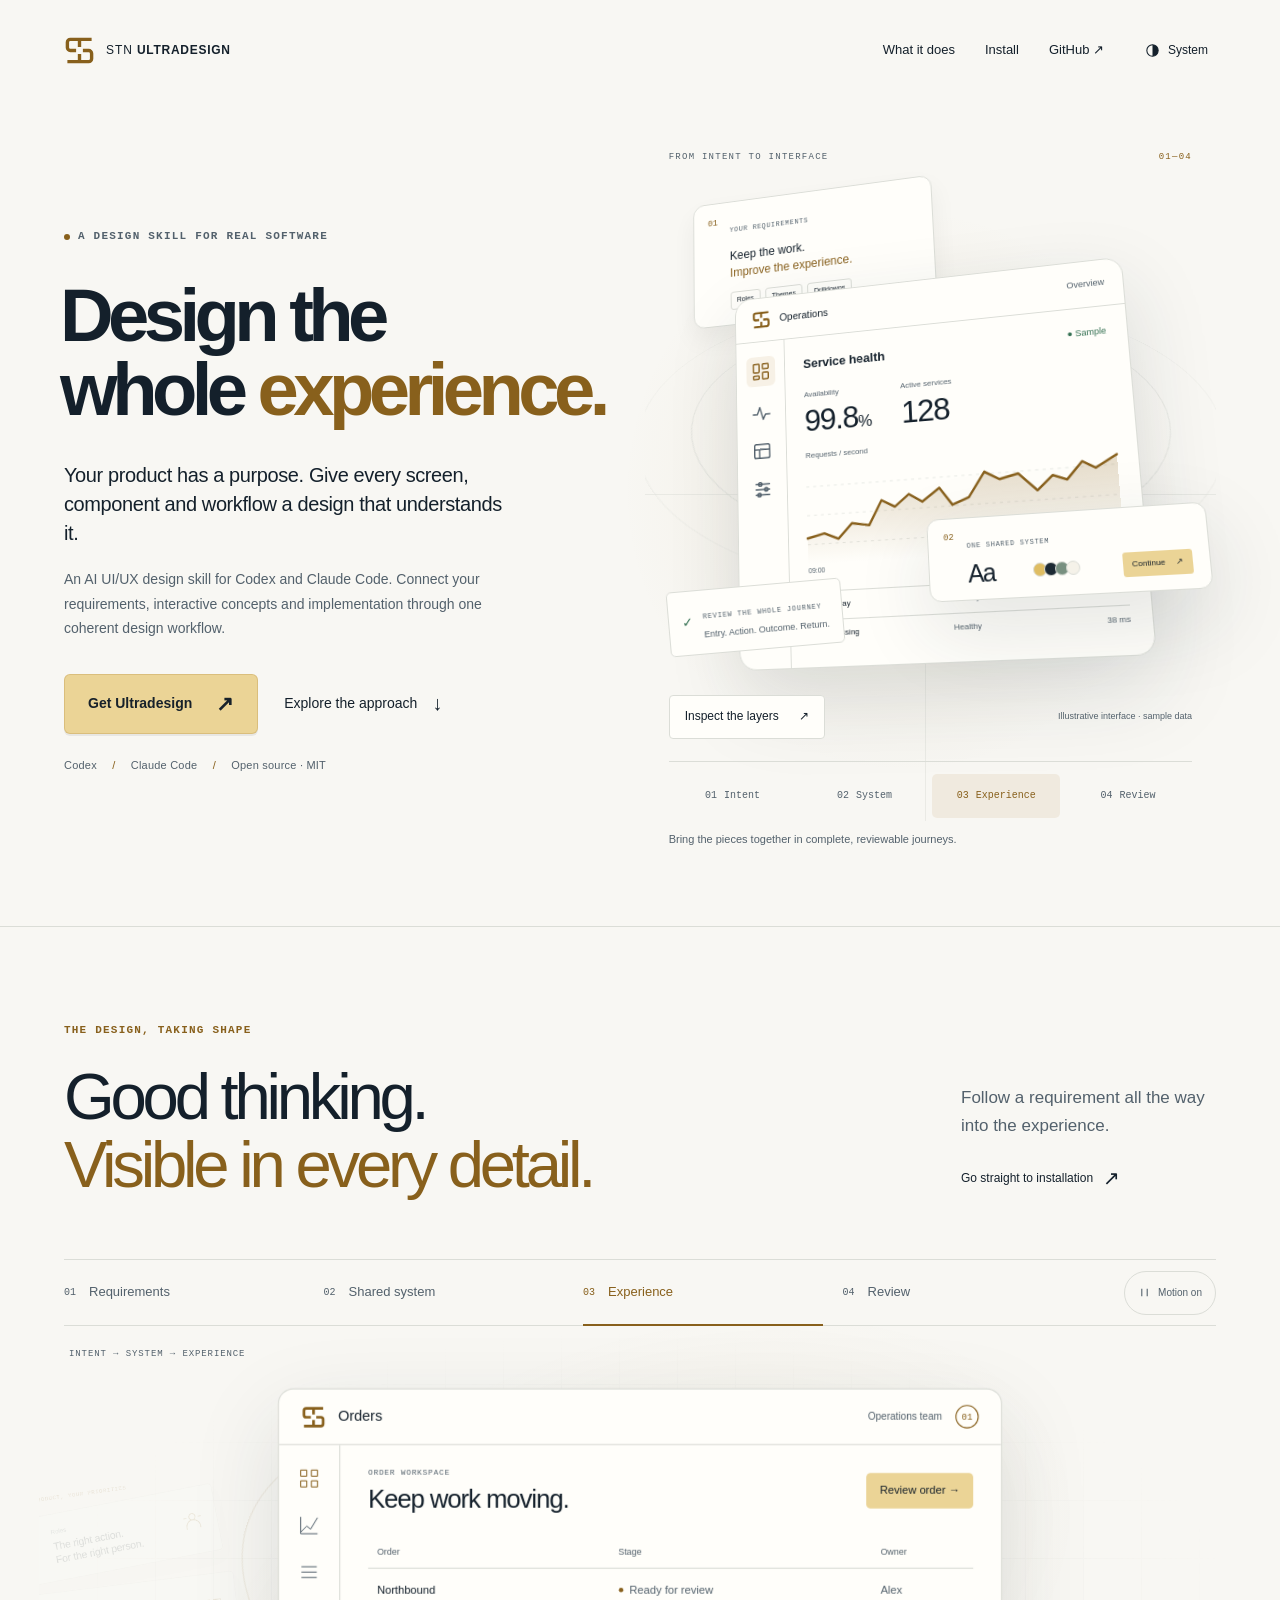
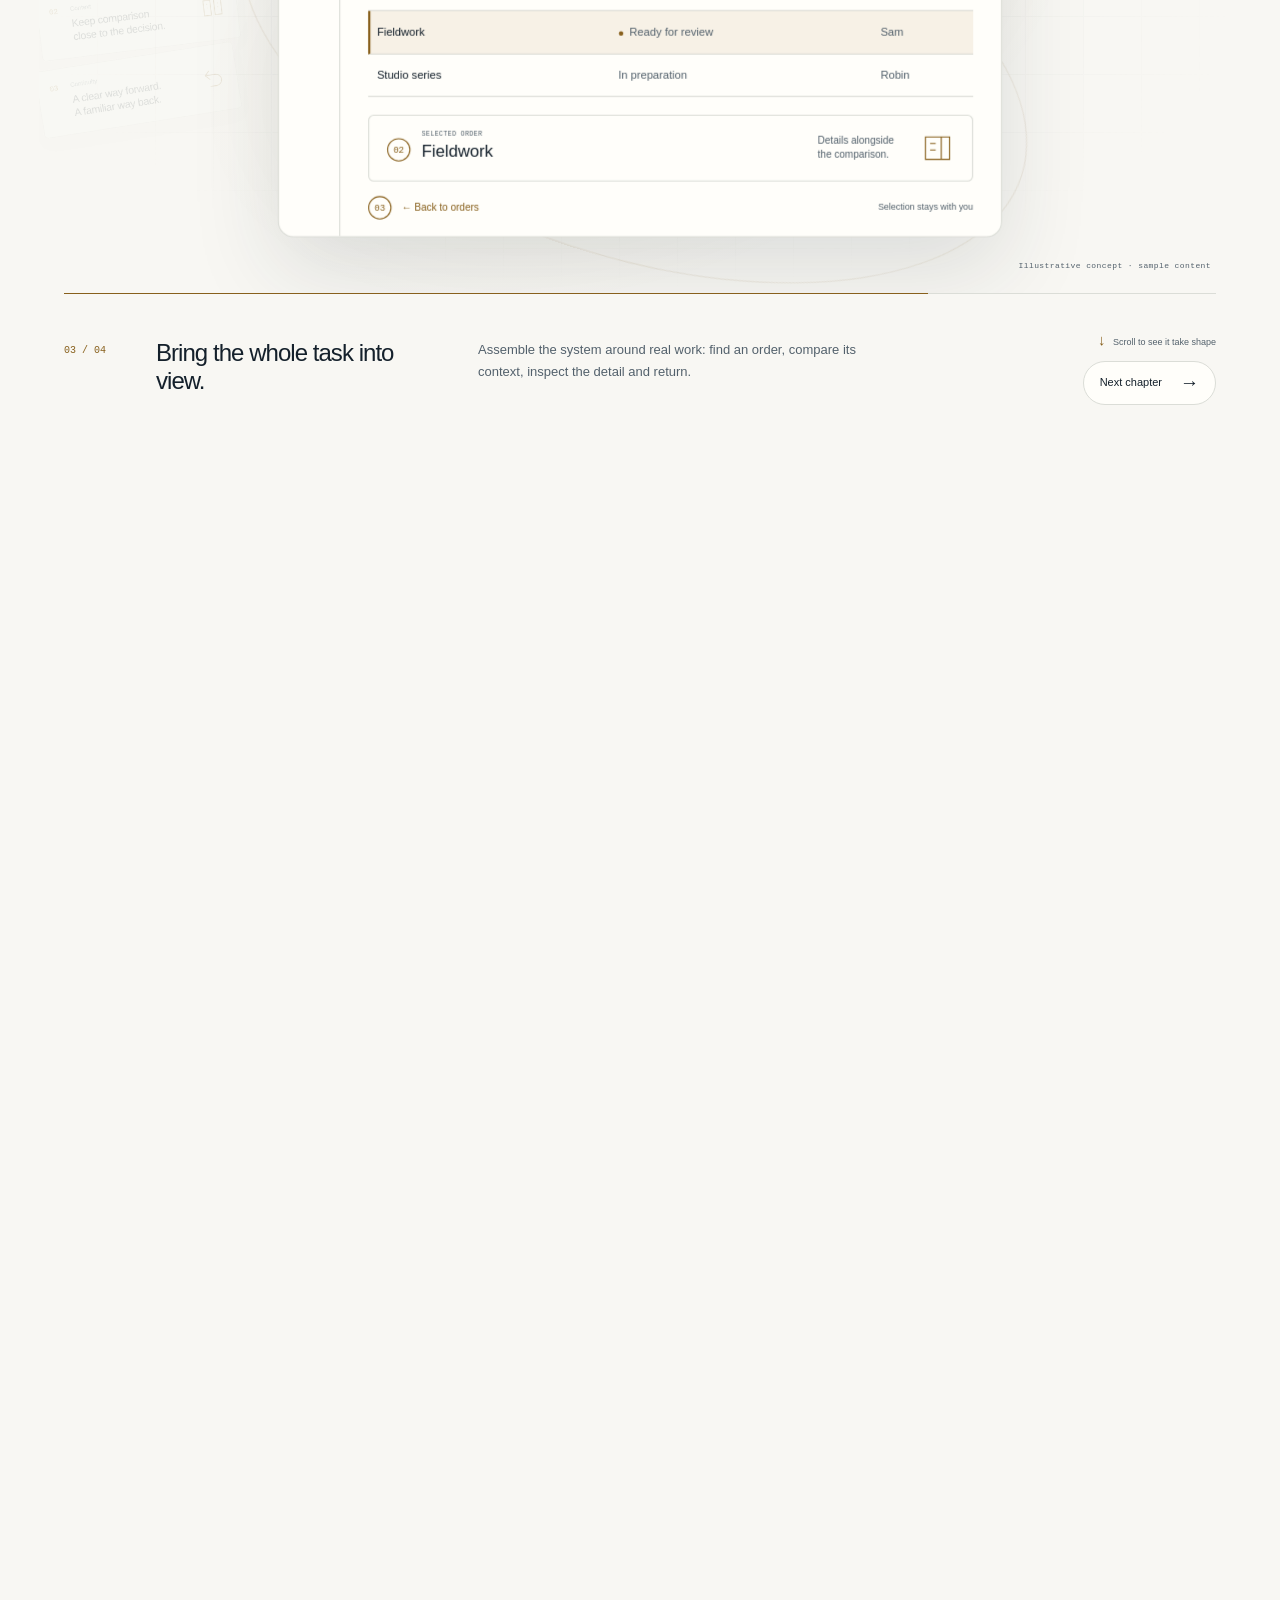
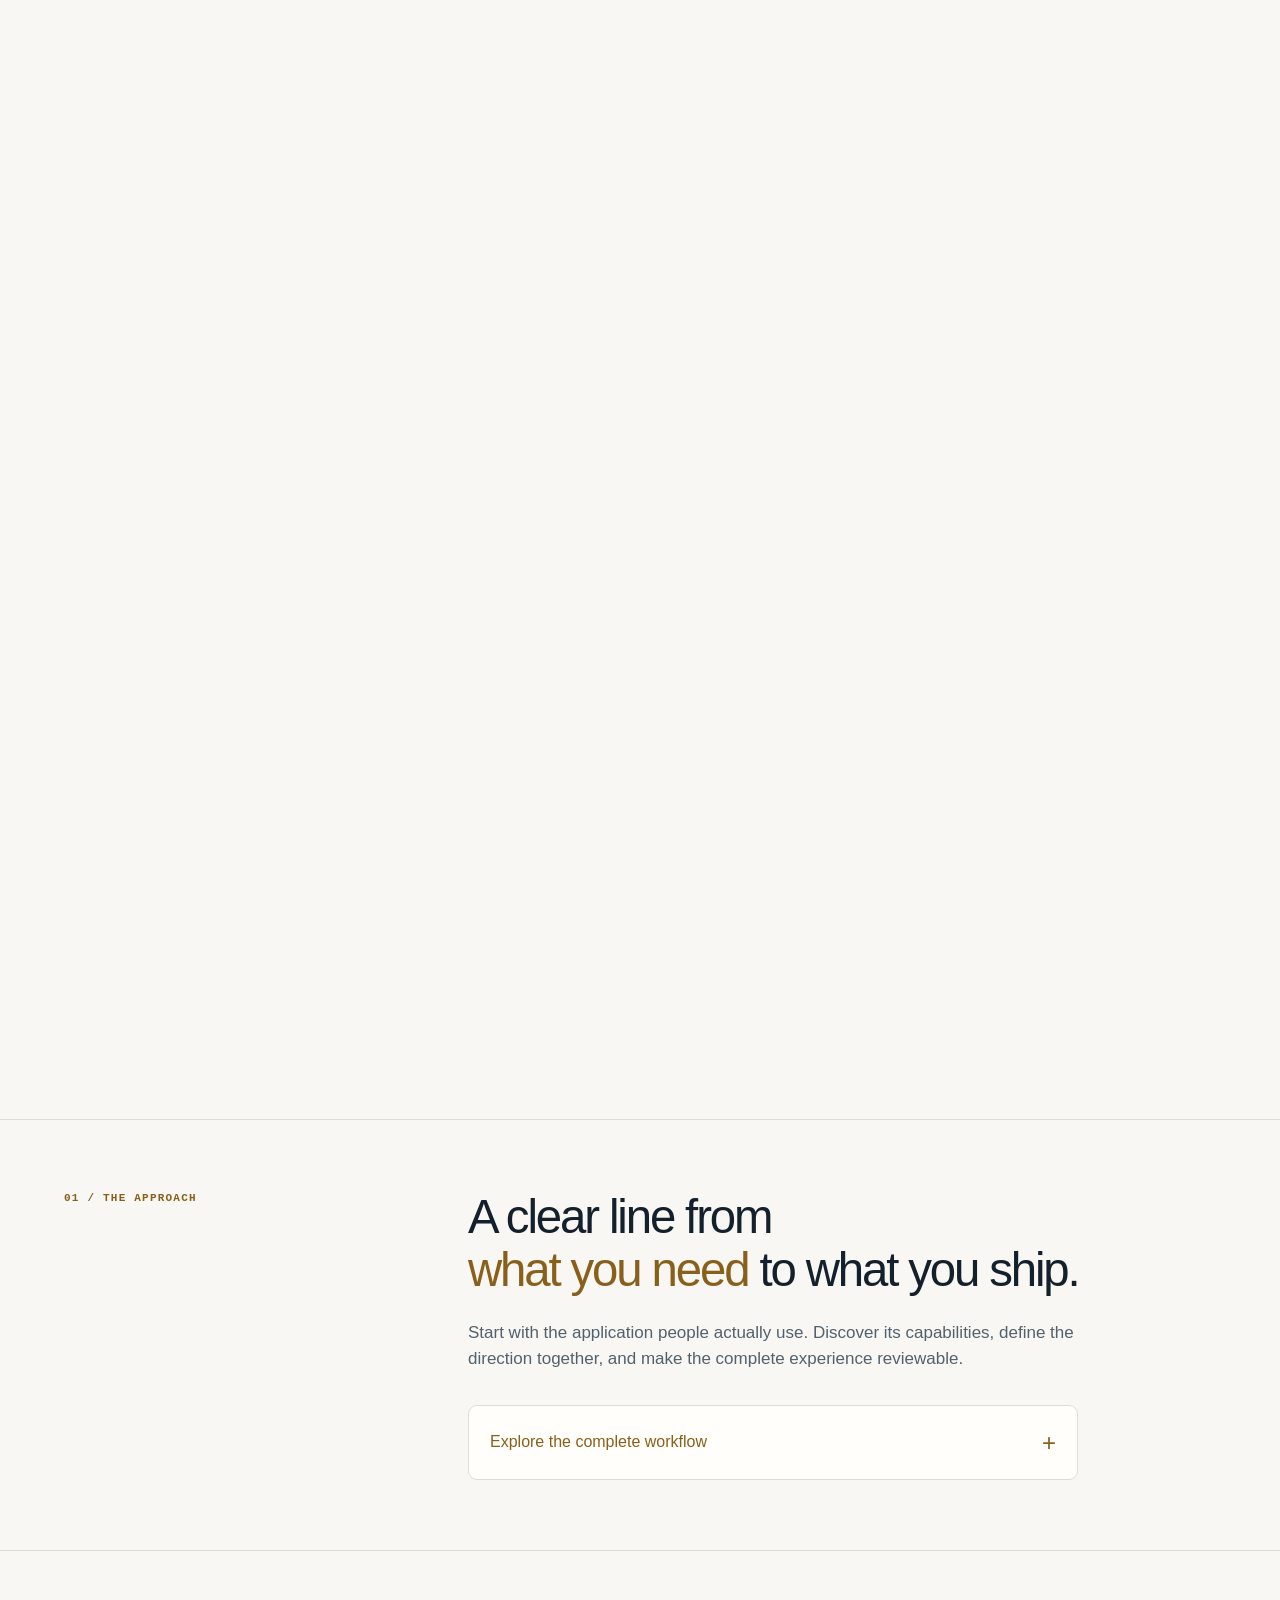
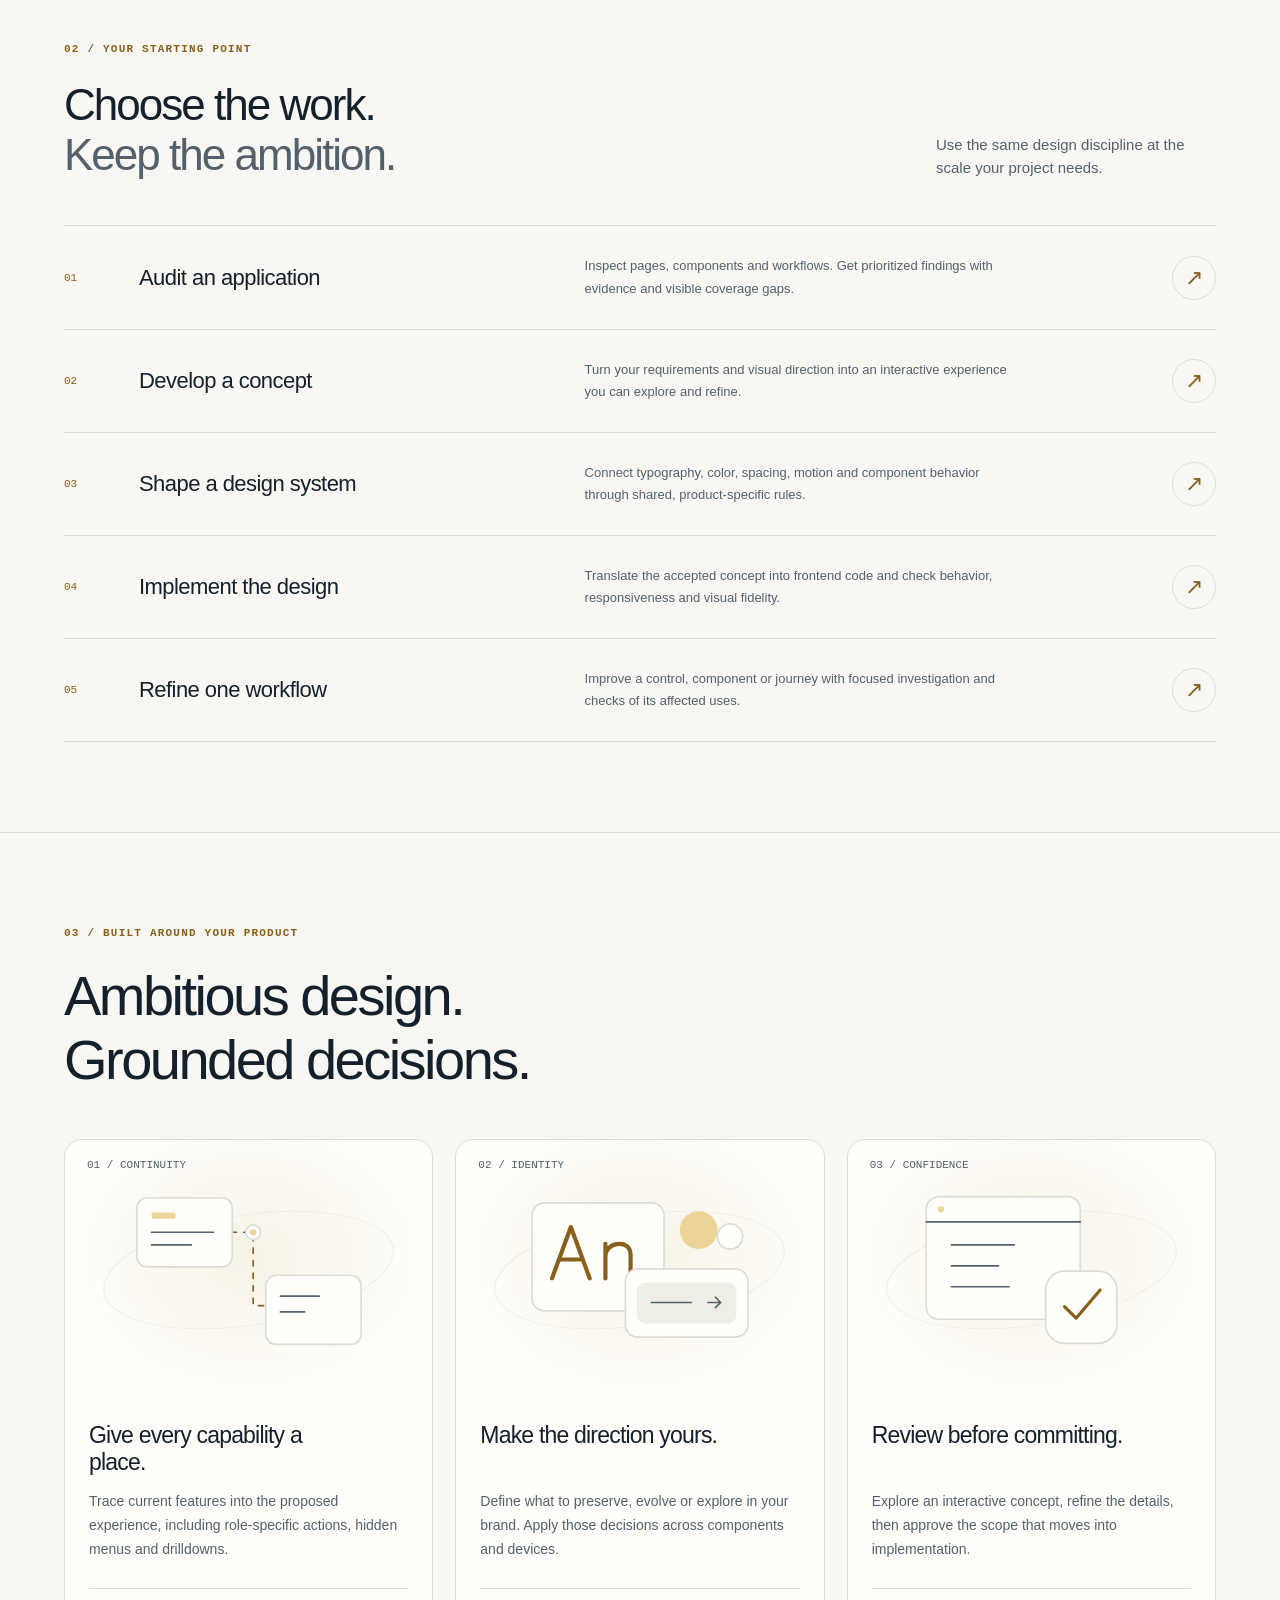
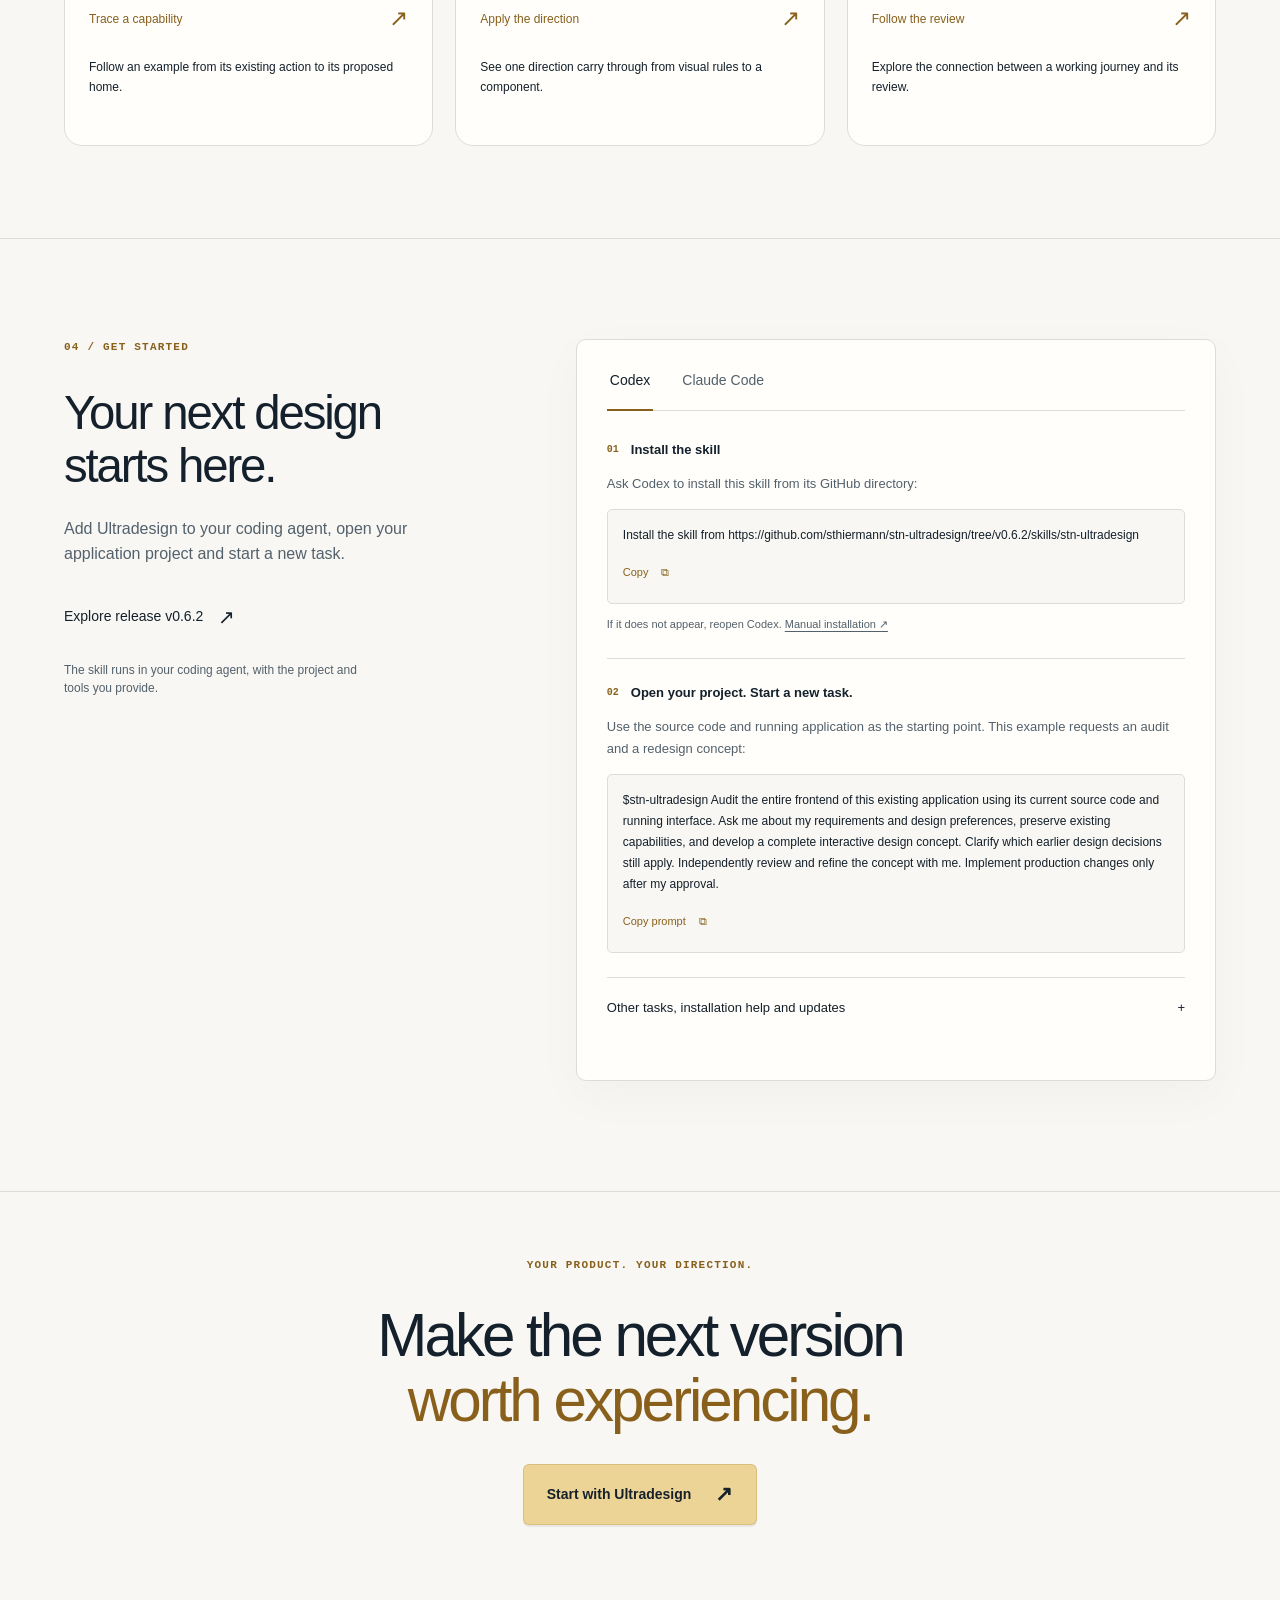
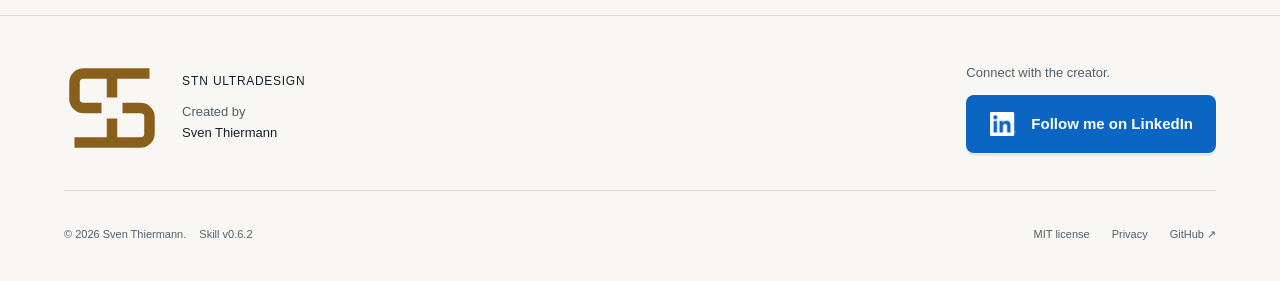
==== commit e741ffce: "Present Ultradesign v0.6.2 verification improvements" ====
--- a/public/index.html
+++ b/public/index.html
@@ -146,7 +146,7 @@
   <noscript><div class="journey-nojs page-width"><ol><li><strong>Requirements.</strong> Understand roles, context and continuity.</li><li><strong>Shared system.</strong> Translate those needs into reusable visual and behavioral rules.</li><li><strong>Experience.</strong> Bring the components together in a complete business workflow.</li><li><strong>Review.</strong> Revisit the requirements, inspect the concept and resolve the gaps before agreement.</li></ol></div></noscript>
 </section>
 
-    <section class="manifesto page-width" aria-labelledby="manifesto-title"><div class="section-index">01 / THE APPROACH</div><div><h2 id="manifesto-title">A clear line from<br><span>what you need</span> to what you ship.</h2><p>Start with the application people actually use. Discover its capabilities, define the direction together, and make the complete experience reviewable.</p><details class="method-detail"><summary>Explore the complete workflow <span aria-hidden="true">+</span></summary><ol><li><strong>Understand the product.</strong> Inspect source and runtime. Ask about tasks, preferences and brand. Account for existing capabilities.</li><li><strong>Set the direction.</strong> Research your selected references and translate them into concrete visual and interaction rules.</li><li><strong>Build the system.</strong> Shape shared components and test their open, focused, loading and error states.</li><li><strong>Make the concept real.</strong> Connect the views and journeys so you can review what people will actually do.</li><li><strong>Review and refine.</strong> Challenge usability, visual quality, consistency and feature coverage. Resolve findings before acceptance.</li><li><strong>Implement the agreement.</strong> Carry accepted decisions into the frontend and verify the resulting experience.</li></ol></details></div></section>
+    <section class="manifesto page-width" aria-labelledby="manifesto-title"><div class="section-index">01 / THE APPROACH</div><div><h2 id="manifesto-title">A clear line from<br><span>what you need</span> to what you ship.</h2><p>Start with the application people actually use. Discover its capabilities, define the direction together, and make the complete experience reviewable.</p><details class="method-detail"><summary>Explore the complete workflow <span aria-hidden="true">+</span></summary><ol><li><strong>Understand the product.</strong> Inspect source and runtime. Ask about tasks, preferences and brand. Account for existing capabilities.</li><li><strong>Set the direction.</strong> Research your selected references and translate them into concrete visual and interaction rules.</li><li><strong>Build the system.</strong> Shape shared components and test their open, focused, loading and error states.</li><li><strong>Make the concept real.</strong> Connect the views and journeys so you can review what people will actually do.</li><li><strong>Review and refine.</strong> Stress-test text, wrapping and overlays across layouts. Challenge widget duplication and follow drilldowns through actual filtered results. Resolve findings before acceptance.</li><li><strong>Implement the agreement.</strong> Carry accepted decisions into the frontend and verify the resulting experience.</li></ol></details></div></section>
     <section id="possibilities" class="possibilities page-width" aria-labelledby="possibilities-title"><div class="section-heading"><div><p class="section-index">02 / YOUR STARTING POINT</p><h2 id="possibilities-title">Choose the work.<br><span>Keep the ambition.</span></h2></div><p>Use the same design discipline at the scale your project needs.</p></div><div class="work-list"><a class="work-row" href="#install" aria-label="Audit an application"><span class="work-number">01</span><h3>Audit an application</h3><p>Inspect pages, components and workflows. Get prioritized findings with evidence and visible coverage gaps.</p><span class="row-arrow" aria-hidden="true">↗</span></a><a class="work-row" href="#install" aria-label="Develop a concept"><span class="work-number">02</span><h3>Develop a concept</h3><p>Turn your requirements and visual direction into an interactive experience you can explore and refine.</p><span class="row-arrow" aria-hidden="true">↗</span></a><a class="work-row" href="#install" aria-label="Shape a design system"><span class="work-number">03</span><h3>Shape a design system</h3><p>Connect typography, color, spacing, motion and component behavior through shared, product-specific rules.</p><span class="row-arrow" aria-hidden="true">↗</span></a><a class="work-row" href="#install" aria-label="Implement the design"><span class="work-number">04</span><h3>Implement the design</h3><p>Translate the accepted concept into frontend code and check behavior, responsiveness and visual fidelity.</p><span class="row-arrow" aria-hidden="true">↗</span></a><a class="work-row" href="#install" aria-label="Refine one workflow"><span class="work-number">05</span><h3>Refine one workflow</h3><p>Improve a control, component or journey with focused investigation and checks of its affected uses.</p><span class="row-arrow" aria-hidden="true">↗</span></a></div></section>
     <section class="principles page-width" id="principles" aria-labelledby="principles-title">
       <div class="principles-heading"><p class="section-index">03 / BUILT AROUND YOUR PRODUCT</p><h2 id="principles-title">Ambitious design.<br>Grounded decisions.</h2></div>
@@ -172,14 +172,14 @@
       </div>
     </section>
     <section class="install-section page-width" id="install" aria-labelledby="install-title">
-      <div class="install-intro"><div class="section-index">04 / GET STARTED</div><h2 id="install-title">Your next design<br>starts here.</h2><p>Add Ultradesign to your coding agent, open your application project and start a new task.</p><a class="text-action" href="https://github.com/sthiermann/stn-ultradesign/tree/v0.6.1">Explore release v0.6.1 <span aria-hidden="true">↗</span></a><p class="install-note">The skill runs in your coding agent, with the project and tools you provide.</p></div>
+      <div class="install-intro"><div class="section-index">04 / GET STARTED</div><h2 id="install-title">Your next design<br>starts here.</h2><p>Add Ultradesign to your coding agent, open your application project and start a new task.</p><a class="text-action" href="https://github.com/sthiermann/stn-ultradesign/tree/v0.6.2">Explore release v0.6.2 <span aria-hidden="true">↗</span></a><p class="install-note">The skill runs in your coding agent, with the project and tools you provide.</p></div>
       <div class="install-panel">
         <div class="client-tabs" role="tablist" aria-label="Choose your coding agent"><button id="tab-codex" type="button" role="tab" aria-selected="true" aria-controls="client-codex" tabindex="0">Codex</button><button id="tab-claude" type="button" role="tab" aria-selected="false" aria-controls="client-claude" tabindex="-1">Claude Code</button></div>
-        <div id="client-codex" role="tabpanel" aria-labelledby="tab-codex"><div class="step-label"><span>01</span> Install the skill</div><p>Ask Codex to install this skill from its GitHub directory:</p><div class="copy-block"><p id="codex-install">Install the skill from https://github.com/sthiermann/stn-ultradesign/tree/v0.6.1/skills/stn-ultradesign</p><button type="button" data-copy="codex-install" aria-label="Copy Codex installation request">Copy <span aria-hidden="true">⧉</span></button></div><p class="help-text">If it does not appear, reopen Codex. <a href="https://github.com/sthiermann/stn-ultradesign/blob/v0.6.1/docs/installation.md#codex-individual-skill">Manual installation ↗</a></p></div>
-        <div id="client-claude" role="tabpanel" aria-labelledby="tab-claude" hidden><div class="step-label"><span>01</span> Install the plugin</div><p>Enter these two commands, in order, inside Claude Code:</p><div class="copy-block command"><code id="claude-marketplace">/plugin marketplace add sthiermann/stn-ultradesign</code><button type="button" data-copy="claude-marketplace" aria-label="Copy marketplace command">Copy <span aria-hidden="true">⧉</span></button></div><div class="copy-block command"><code id="claude-install">/plugin install stn-ultradesign@stn-ultradesign</code><button type="button" data-copy="claude-install" aria-label="Copy plugin installation command">Copy <span aria-hidden="true">⧉</span></button></div><p class="help-text">Choose your installation scope. Reload plugins if requested. <a href="https://github.com/sthiermann/stn-ultradesign/blob/v0.6.1/docs/installation.md#claude-code-plugin-from-github">Installation details ↗</a></p></div>
+        <div id="client-codex" role="tabpanel" aria-labelledby="tab-codex"><div class="step-label"><span>01</span> Install the skill</div><p>Ask Codex to install this skill from its GitHub directory:</p><div class="copy-block"><p id="codex-install">Install the skill from https://github.com/sthiermann/stn-ultradesign/tree/v0.6.2/skills/stn-ultradesign</p><button type="button" data-copy="codex-install" aria-label="Copy Codex installation request">Copy <span aria-hidden="true">⧉</span></button></div><p class="help-text">If it does not appear, reopen Codex. <a href="https://github.com/sthiermann/stn-ultradesign/blob/v0.6.2/docs/installation.md#codex-individual-skill">Manual installation ↗</a></p></div>
+        <div id="client-claude" role="tabpanel" aria-labelledby="tab-claude" hidden><div class="step-label"><span>01</span> Install the plugin</div><p>Enter these two commands, in order, inside Claude Code:</p><div class="copy-block command"><code id="claude-marketplace">/plugin marketplace add sthiermann/stn-ultradesign</code><button type="button" data-copy="claude-marketplace" aria-label="Copy marketplace command">Copy <span aria-hidden="true">⧉</span></button></div><div class="copy-block command"><code id="claude-install">/plugin install stn-ultradesign@stn-ultradesign</code><button type="button" data-copy="claude-install" aria-label="Copy plugin installation command">Copy <span aria-hidden="true">⧉</span></button></div><p class="help-text">Choose your installation scope. Reload plugins if requested. <a href="https://github.com/sthiermann/stn-ultradesign/blob/v0.6.2/docs/installation.md#claude-code-plugin-from-github">Installation details ↗</a></p></div>
         <div class="prompt-step"><div class="step-label"><span>02</span> Open your project. Start a new task.</div><p>Use the source code and running application as the starting point. This example requests an audit and a redesign concept:</p><div class="copy-block launch-block"><p id="launch-prompt">$stn-ultradesign Audit the entire frontend of this existing application using its current source code and running interface. Ask me about my requirements and design preferences, preserve existing capabilities, and develop a complete interactive design concept. Clarify which earlier design decisions still apply. Independently review and refine the concept with me. Implement production changes only after my approval.</p><button type="button" data-copy="launch-prompt" aria-label="Copy the audit and redesign prompt">Copy prompt <span aria-hidden="true">⧉</span></button></div></div>
         <noscript><p class="help-text">For the Claude Code plugin, replace <code>$stn-ultradesign</code> at the start of this prompt with <code>/stn-ultradesign:stn-ultradesign</code>.</p></noscript>
-        <details class="install-help"><summary>Other tasks, installation help and updates <span aria-hidden="true">+</span></summary><p><strong>Choose your scope.</strong> You can request an audit, a concept, design-system work, implementation or a focused fix. <a href="https://github.com/sthiermann/stn-ultradesign/tree/v0.6.1#put-it-to-work">See the documented starting prompts ↗</a></p><p><strong>Already installed?</strong> Avoid installing a second copy. Update copied skill files or use your client's plugin manager, according to your installation method.</p><p><strong>Starting fresh?</strong> Open a new task in the application project. Earlier concepts can remain in their existing location; clarify which previous decisions still apply.</p><p><a href="https://github.com/sthiermann/stn-ultradesign/blob/v0.6.1/docs/installation.md">Full installation and troubleshooting guide ↗</a></p></details>
+        <details class="install-help"><summary>Other tasks, installation help and updates <span aria-hidden="true">+</span></summary><p><strong>Choose your scope.</strong> You can request an audit, a concept, design-system work, implementation or a focused fix. <a href="https://github.com/sthiermann/stn-ultradesign/tree/v0.6.2#put-it-to-work">See the documented starting prompts ↗</a></p><p><strong>Already installed?</strong> Avoid installing a second copy. Update copied skill files or use your client's plugin manager, according to your installation method.</p><p><strong>Starting fresh?</strong> Open a new task in the application project. Earlier concepts can remain in their existing location; clarify which previous decisions still apply.</p><p><a href="https://github.com/sthiermann/stn-ultradesign/blob/v0.6.2/docs/installation.md">Full installation and troubleshooting guide ↗</a></p></details>
         <p class="copy-status" aria-live="polite" role="status"></p>
       </div>
     </section>
@@ -197,7 +197,7 @@
       </div>
       <div class="footer-connect"><p>Connect with the creator.</p><a class="footer-linkedin" href="https://www.linkedin.com/in/sven-thiermann/"><img class="linkedin-mark" src="assets/linkedin-in-white.png?v=ed22a5ab46c1" width="28" height="24" alt=""><span>Follow me on LinkedIn</span></a></div>
     </div>
-    <div class="footer-bottom"><p>© 2026 Sven Thiermann. <span class="footer-release">Skill v0.6.1</span></p><nav aria-label="Footer navigation"><a href="https://github.com/sthiermann/stn-ultradesign/blob/main/LICENSE">MIT license</a><a href="privacy.html">Privacy</a><a href="https://github.com/sthiermann/stn-ultradesign">GitHub ↗</a></nav></div>
+    <div class="footer-bottom"><p>© 2026 Sven Thiermann. <span class="footer-release">Skill v0.6.2</span></p><nav aria-label="Footer navigation"><a href="https://github.com/sthiermann/stn-ultradesign/blob/main/LICENSE">MIT license</a><a href="privacy.html">Privacy</a><a href="https://github.com/sthiermann/stn-ultradesign">GitHub ↗</a></nav></div>
   </footer>
 </body>
 </html>
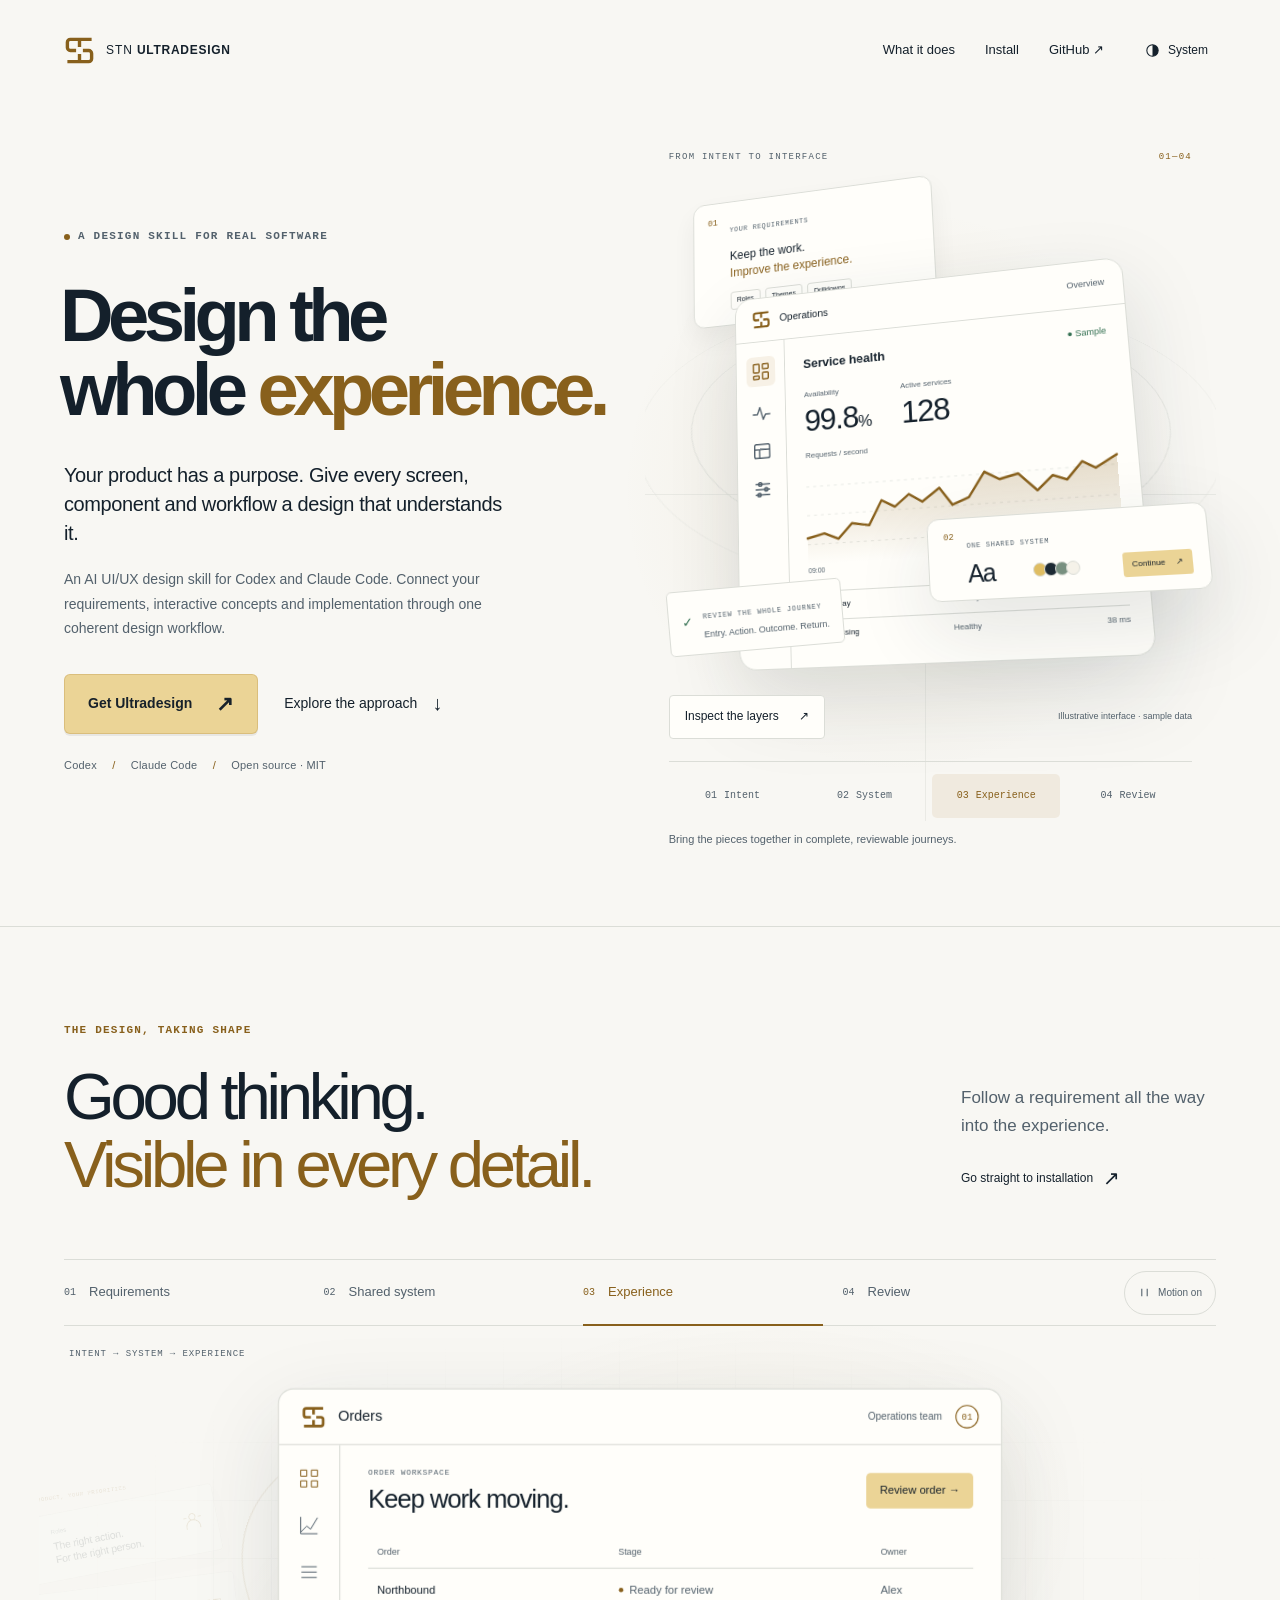
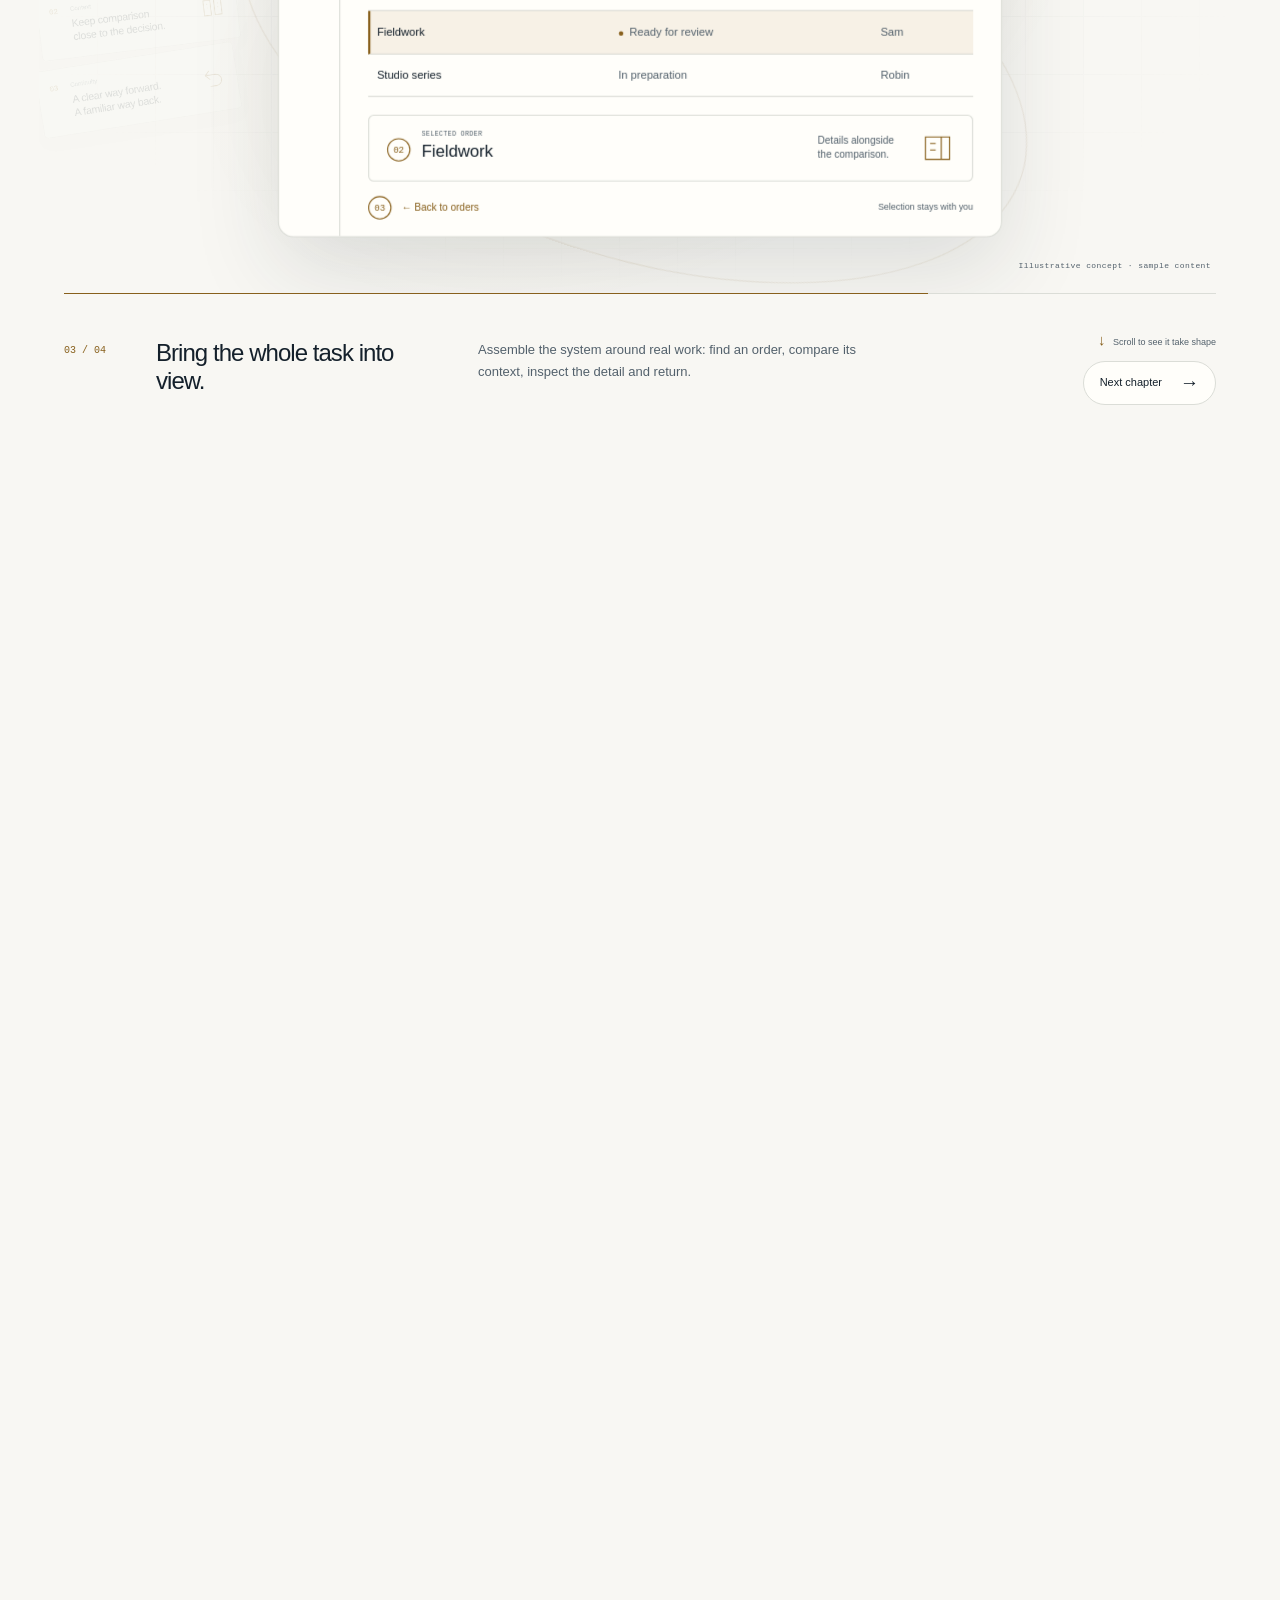
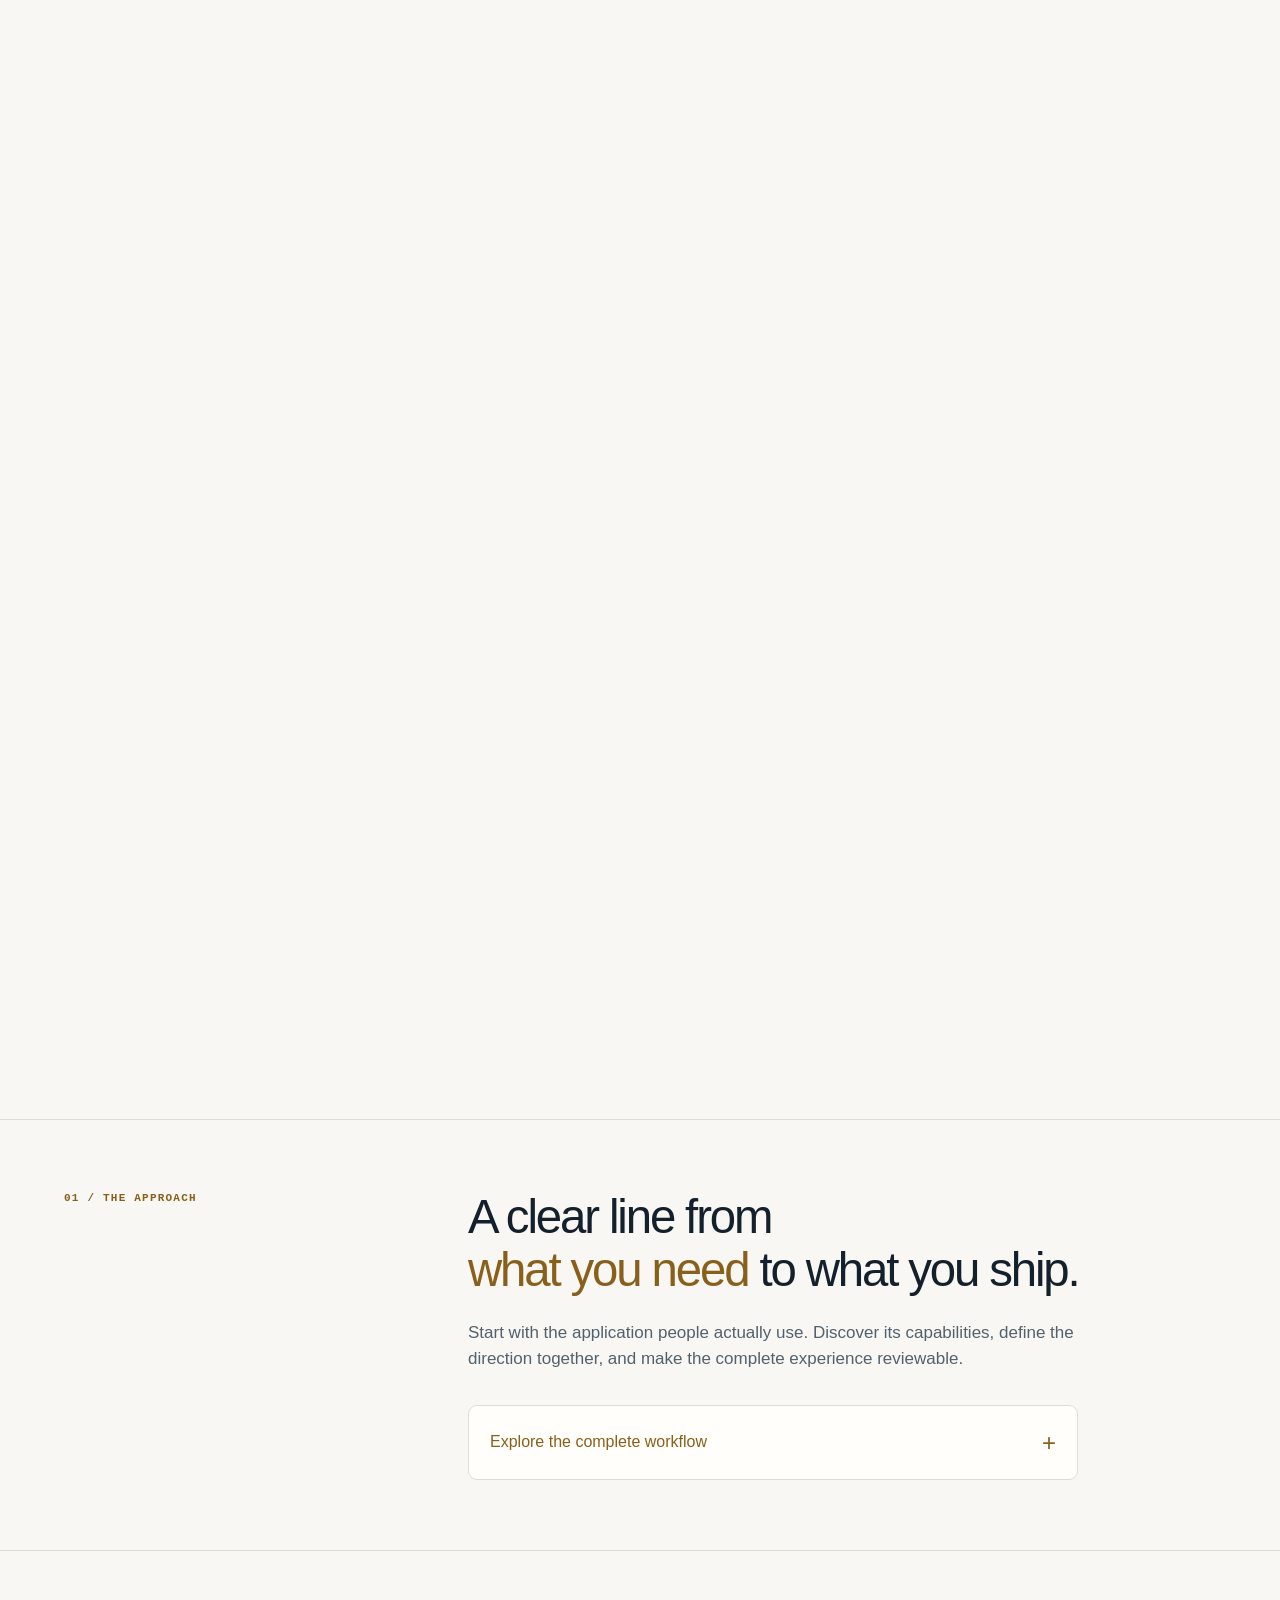
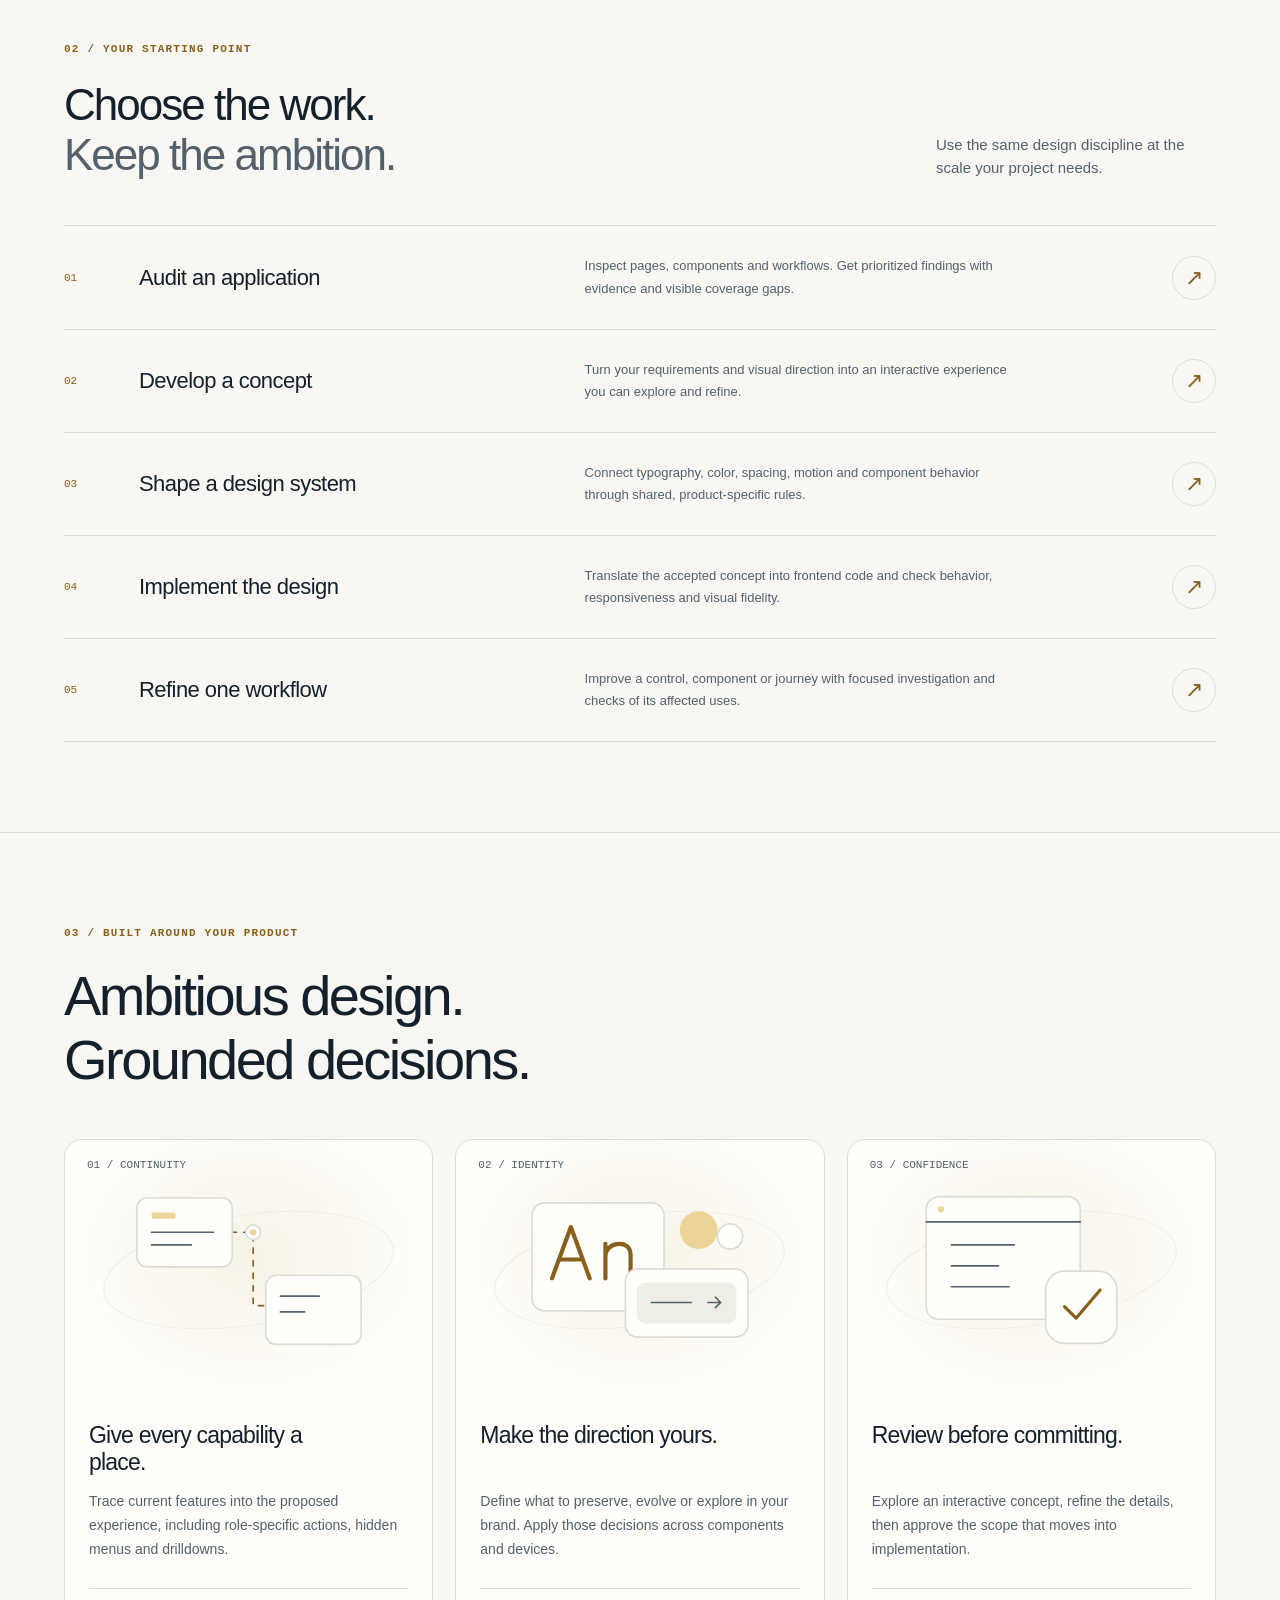
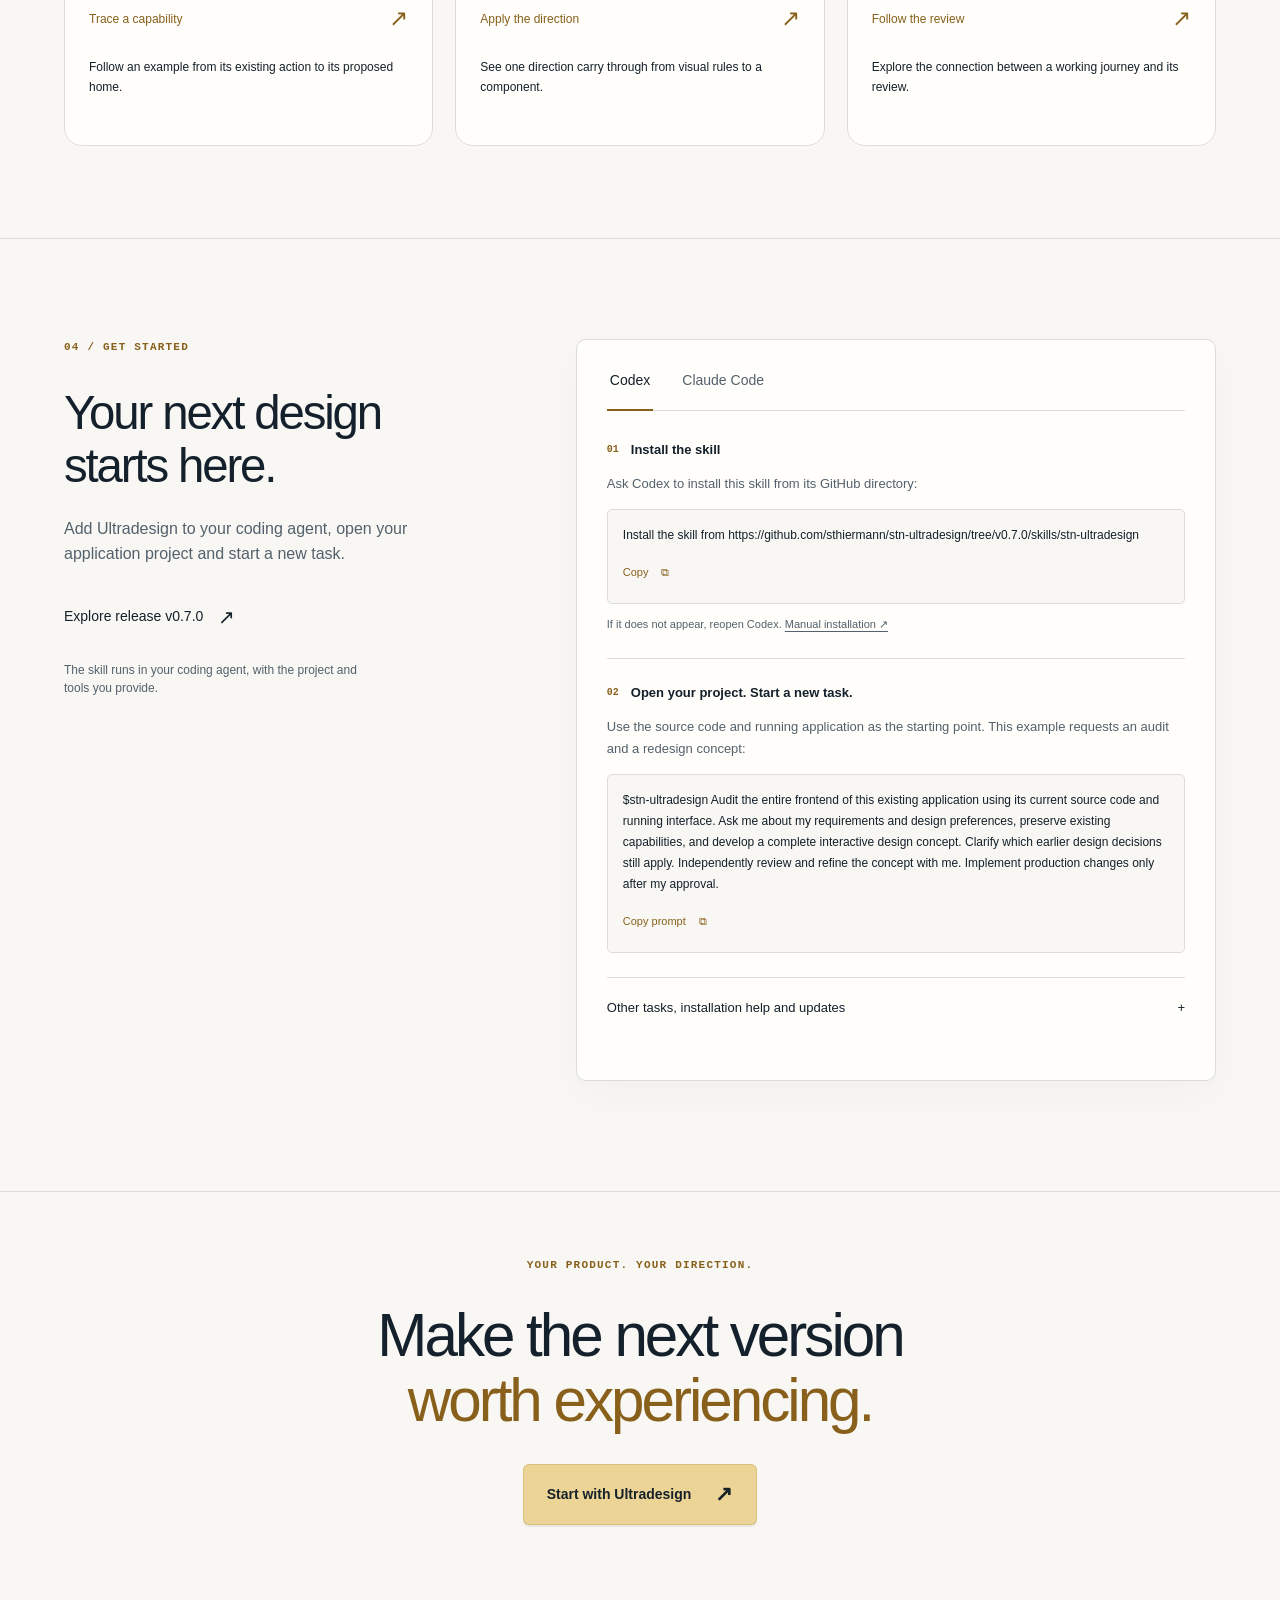
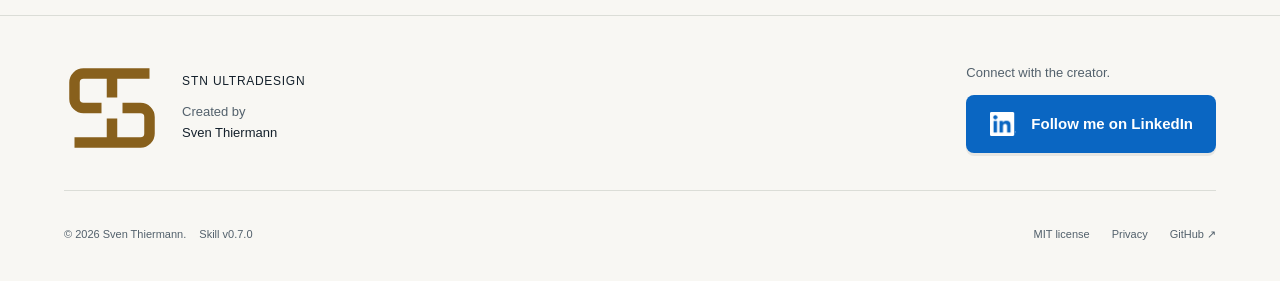
==== commit 7ba1371d: "Present Ultradesign v0.7.0 and its verification workflow" ====
--- a/public/index.html
+++ b/public/index.html
@@ -146,7 +146,7 @@
   <noscript><div class="journey-nojs page-width"><ol><li><strong>Requirements.</strong> Understand roles, context and continuity.</li><li><strong>Shared system.</strong> Translate those needs into reusable visual and behavioral rules.</li><li><strong>Experience.</strong> Bring the components together in a complete business workflow.</li><li><strong>Review.</strong> Revisit the requirements, inspect the concept and resolve the gaps before agreement.</li></ol></div></noscript>
 </section>
 
-    <section class="manifesto page-width" aria-labelledby="manifesto-title"><div class="section-index">01 / THE APPROACH</div><div><h2 id="manifesto-title">A clear line from<br><span>what you need</span> to what you ship.</h2><p>Start with the application people actually use. Discover its capabilities, define the direction together, and make the complete experience reviewable.</p><details class="method-detail"><summary>Explore the complete workflow <span aria-hidden="true">+</span></summary><ol><li><strong>Understand the product.</strong> Inspect source and runtime. Ask about tasks, preferences and brand. Account for existing capabilities.</li><li><strong>Set the direction.</strong> Research your selected references and translate them into concrete visual and interaction rules.</li><li><strong>Build the system.</strong> Shape shared components and test their open, focused, loading and error states.</li><li><strong>Make the concept real.</strong> Connect the views and journeys so you can review what people will actually do.</li><li><strong>Review and refine.</strong> Stress-test text, wrapping and overlays across layouts. Challenge widget duplication and follow drilldowns through actual filtered results. Resolve findings before acceptance.</li><li><strong>Implement the agreement.</strong> Carry accepted decisions into the frontend and verify the resulting experience.</li></ol></details></div></section>
+    <section class="manifesto page-width" aria-labelledby="manifesto-title"><div class="section-index">01 / THE APPROACH</div><div><h2 id="manifesto-title">A clear line from<br><span>what you need</span> to what you ship.</h2><p>Start with the application people actually use. Discover its capabilities, define the direction together, and make the complete experience reviewable.</p><details class="method-detail"><summary>Explore the complete workflow <span aria-hidden="true">+</span></summary><ol><li><strong>Understand the product.</strong> Inspect source and runtime. Ask about tasks, preferences and brand. Account for existing capabilities.</li><li><strong>Set the direction.</strong> Research your selected references and translate them into concrete visual and interaction rules.</li><li><strong>Build the system.</strong> Shape shared components and test their open, focused, loading and error states.</li><li><strong>Make the concept real.</strong> Connect the views and journeys so you can review what people will actually do.</li><li><strong>Review and refine.</strong> Check what controls promise, what actions change and how loading or failure is explained. Stress-test layouts and drilldowns. Reconcile requirements with current evidence before acceptance.</li><li><strong>Implement the agreement.</strong> Carry accepted decisions into the frontend and verify the resulting experience.</li></ol></details></div></section>
     <section id="possibilities" class="possibilities page-width" aria-labelledby="possibilities-title"><div class="section-heading"><div><p class="section-index">02 / YOUR STARTING POINT</p><h2 id="possibilities-title">Choose the work.<br><span>Keep the ambition.</span></h2></div><p>Use the same design discipline at the scale your project needs.</p></div><div class="work-list"><a class="work-row" href="#install" aria-label="Audit an application"><span class="work-number">01</span><h3>Audit an application</h3><p>Inspect pages, components and workflows. Get prioritized findings with evidence and visible coverage gaps.</p><span class="row-arrow" aria-hidden="true">↗</span></a><a class="work-row" href="#install" aria-label="Develop a concept"><span class="work-number">02</span><h3>Develop a concept</h3><p>Turn your requirements and visual direction into an interactive experience you can explore and refine.</p><span class="row-arrow" aria-hidden="true">↗</span></a><a class="work-row" href="#install" aria-label="Shape a design system"><span class="work-number">03</span><h3>Shape a design system</h3><p>Connect typography, color, spacing, motion and component behavior through shared, product-specific rules.</p><span class="row-arrow" aria-hidden="true">↗</span></a><a class="work-row" href="#install" aria-label="Implement the design"><span class="work-number">04</span><h3>Implement the design</h3><p>Translate the accepted concept into frontend code and check behavior, responsiveness and visual fidelity.</p><span class="row-arrow" aria-hidden="true">↗</span></a><a class="work-row" href="#install" aria-label="Refine one workflow"><span class="work-number">05</span><h3>Refine one workflow</h3><p>Improve a control, component or journey with focused investigation and checks of its affected uses.</p><span class="row-arrow" aria-hidden="true">↗</span></a></div></section>
     <section class="principles page-width" id="principles" aria-labelledby="principles-title">
       <div class="principles-heading"><p class="section-index">03 / BUILT AROUND YOUR PRODUCT</p><h2 id="principles-title">Ambitious design.<br>Grounded decisions.</h2></div>
@@ -172,14 +172,14 @@
       </div>
     </section>
     <section class="install-section page-width" id="install" aria-labelledby="install-title">
-      <div class="install-intro"><div class="section-index">04 / GET STARTED</div><h2 id="install-title">Your next design<br>starts here.</h2><p>Add Ultradesign to your coding agent, open your application project and start a new task.</p><a class="text-action" href="https://github.com/sthiermann/stn-ultradesign/tree/v0.6.2">Explore release v0.6.2 <span aria-hidden="true">↗</span></a><p class="install-note">The skill runs in your coding agent, with the project and tools you provide.</p></div>
+      <div class="install-intro"><div class="section-index">04 / GET STARTED</div><h2 id="install-title">Your next design<br>starts here.</h2><p>Add Ultradesign to your coding agent, open your application project and start a new task.</p><a class="text-action" href="https://github.com/sthiermann/stn-ultradesign/tree/v0.7.0">Explore release v0.7.0 <span aria-hidden="true">↗</span></a><p class="install-note">The skill runs in your coding agent, with the project and tools you provide.</p></div>
       <div class="install-panel">
         <div class="client-tabs" role="tablist" aria-label="Choose your coding agent"><button id="tab-codex" type="button" role="tab" aria-selected="true" aria-controls="client-codex" tabindex="0">Codex</button><button id="tab-claude" type="button" role="tab" aria-selected="false" aria-controls="client-claude" tabindex="-1">Claude Code</button></div>
-        <div id="client-codex" role="tabpanel" aria-labelledby="tab-codex"><div class="step-label"><span>01</span> Install the skill</div><p>Ask Codex to install this skill from its GitHub directory:</p><div class="copy-block"><p id="codex-install">Install the skill from https://github.com/sthiermann/stn-ultradesign/tree/v0.6.2/skills/stn-ultradesign</p><button type="button" data-copy="codex-install" aria-label="Copy Codex installation request">Copy <span aria-hidden="true">⧉</span></button></div><p class="help-text">If it does not appear, reopen Codex. <a href="https://github.com/sthiermann/stn-ultradesign/blob/v0.6.2/docs/installation.md#codex-individual-skill">Manual installation ↗</a></p></div>
-        <div id="client-claude" role="tabpanel" aria-labelledby="tab-claude" hidden><div class="step-label"><span>01</span> Install the plugin</div><p>Enter these two commands, in order, inside Claude Code:</p><div class="copy-block command"><code id="claude-marketplace">/plugin marketplace add sthiermann/stn-ultradesign</code><button type="button" data-copy="claude-marketplace" aria-label="Copy marketplace command">Copy <span aria-hidden="true">⧉</span></button></div><div class="copy-block command"><code id="claude-install">/plugin install stn-ultradesign@stn-ultradesign</code><button type="button" data-copy="claude-install" aria-label="Copy plugin installation command">Copy <span aria-hidden="true">⧉</span></button></div><p class="help-text">Choose your installation scope. Reload plugins if requested. <a href="https://github.com/sthiermann/stn-ultradesign/blob/v0.6.2/docs/installation.md#claude-code-plugin-from-github">Installation details ↗</a></p></div>
+        <div id="client-codex" role="tabpanel" aria-labelledby="tab-codex"><div class="step-label"><span>01</span> Install the skill</div><p>Ask Codex to install this skill from its GitHub directory:</p><div class="copy-block"><p id="codex-install">Install the skill from https://github.com/sthiermann/stn-ultradesign/tree/v0.7.0/skills/stn-ultradesign</p><button type="button" data-copy="codex-install" aria-label="Copy Codex installation request">Copy <span aria-hidden="true">⧉</span></button></div><p class="help-text">If it does not appear, reopen Codex. <a href="https://github.com/sthiermann/stn-ultradesign/blob/v0.7.0/docs/installation.md#codex-individual-skill">Manual installation ↗</a></p></div>
+        <div id="client-claude" role="tabpanel" aria-labelledby="tab-claude" hidden><div class="step-label"><span>01</span> Install the plugin</div><p>Enter these two commands, in order, inside Claude Code:</p><div class="copy-block command"><code id="claude-marketplace">/plugin marketplace add sthiermann/stn-ultradesign</code><button type="button" data-copy="claude-marketplace" aria-label="Copy marketplace command">Copy <span aria-hidden="true">⧉</span></button></div><div class="copy-block command"><code id="claude-install">/plugin install stn-ultradesign@stn-ultradesign</code><button type="button" data-copy="claude-install" aria-label="Copy plugin installation command">Copy <span aria-hidden="true">⧉</span></button></div><p class="help-text">Choose your installation scope. Reload plugins if requested. <a href="https://github.com/sthiermann/stn-ultradesign/blob/v0.7.0/docs/installation.md#claude-code-plugin-from-github">Installation details ↗</a></p></div>
         <div class="prompt-step"><div class="step-label"><span>02</span> Open your project. Start a new task.</div><p>Use the source code and running application as the starting point. This example requests an audit and a redesign concept:</p><div class="copy-block launch-block"><p id="launch-prompt">$stn-ultradesign Audit the entire frontend of this existing application using its current source code and running interface. Ask me about my requirements and design preferences, preserve existing capabilities, and develop a complete interactive design concept. Clarify which earlier design decisions still apply. Independently review and refine the concept with me. Implement production changes only after my approval.</p><button type="button" data-copy="launch-prompt" aria-label="Copy the audit and redesign prompt">Copy prompt <span aria-hidden="true">⧉</span></button></div></div>
         <noscript><p class="help-text">For the Claude Code plugin, replace <code>$stn-ultradesign</code> at the start of this prompt with <code>/stn-ultradesign:stn-ultradesign</code>.</p></noscript>
-        <details class="install-help"><summary>Other tasks, installation help and updates <span aria-hidden="true">+</span></summary><p><strong>Choose your scope.</strong> You can request an audit, a concept, design-system work, implementation or a focused fix. <a href="https://github.com/sthiermann/stn-ultradesign/tree/v0.6.2#put-it-to-work">See the documented starting prompts ↗</a></p><p><strong>Already installed?</strong> Avoid installing a second copy. Update copied skill files or use your client's plugin manager, according to your installation method.</p><p><strong>Starting fresh?</strong> Open a new task in the application project. Earlier concepts can remain in their existing location; clarify which previous decisions still apply.</p><p><a href="https://github.com/sthiermann/stn-ultradesign/blob/v0.6.2/docs/installation.md">Full installation and troubleshooting guide ↗</a></p></details>
+        <details class="install-help"><summary>Other tasks, installation help and updates <span aria-hidden="true">+</span></summary><p><strong>Choose your scope.</strong> You can request an audit, a concept, design-system work, implementation or a focused fix. <a href="https://github.com/sthiermann/stn-ultradesign/tree/v0.7.0#put-it-to-work">See the documented starting prompts ↗</a></p><p><strong>Already installed?</strong> Avoid installing a second copy. Update copied skill files or use your client's plugin manager, according to your installation method.</p><p><strong>Starting fresh?</strong> Open a new task in the application project. Earlier concepts can remain in their existing location; clarify which previous decisions still apply.</p><p><a href="https://github.com/sthiermann/stn-ultradesign/blob/v0.7.0/docs/installation.md">Full installation and troubleshooting guide ↗</a></p></details>
         <p class="copy-status" aria-live="polite" role="status"></p>
       </div>
     </section>
@@ -197,7 +197,7 @@
       </div>
       <div class="footer-connect"><p>Connect with the creator.</p><a class="footer-linkedin" href="https://www.linkedin.com/in/sven-thiermann/"><img class="linkedin-mark" src="assets/linkedin-in-white.png?v=ed22a5ab46c1" width="28" height="24" alt=""><span>Follow me on LinkedIn</span></a></div>
     </div>
-    <div class="footer-bottom"><p>© 2026 Sven Thiermann. <span class="footer-release">Skill v0.6.2</span></p><nav aria-label="Footer navigation"><a href="https://github.com/sthiermann/stn-ultradesign/blob/main/LICENSE">MIT license</a><a href="privacy.html">Privacy</a><a href="https://github.com/sthiermann/stn-ultradesign">GitHub ↗</a></nav></div>
+    <div class="footer-bottom"><p>© 2026 Sven Thiermann. <span class="footer-release">Skill v0.7.0</span></p><nav aria-label="Footer navigation"><a href="https://github.com/sthiermann/stn-ultradesign/blob/main/LICENSE">MIT license</a><a href="privacy.html">Privacy</a><a href="https://github.com/sthiermann/stn-ultradesign">GitHub ↗</a></nav></div>
   </footer>
 </body>
 </html>
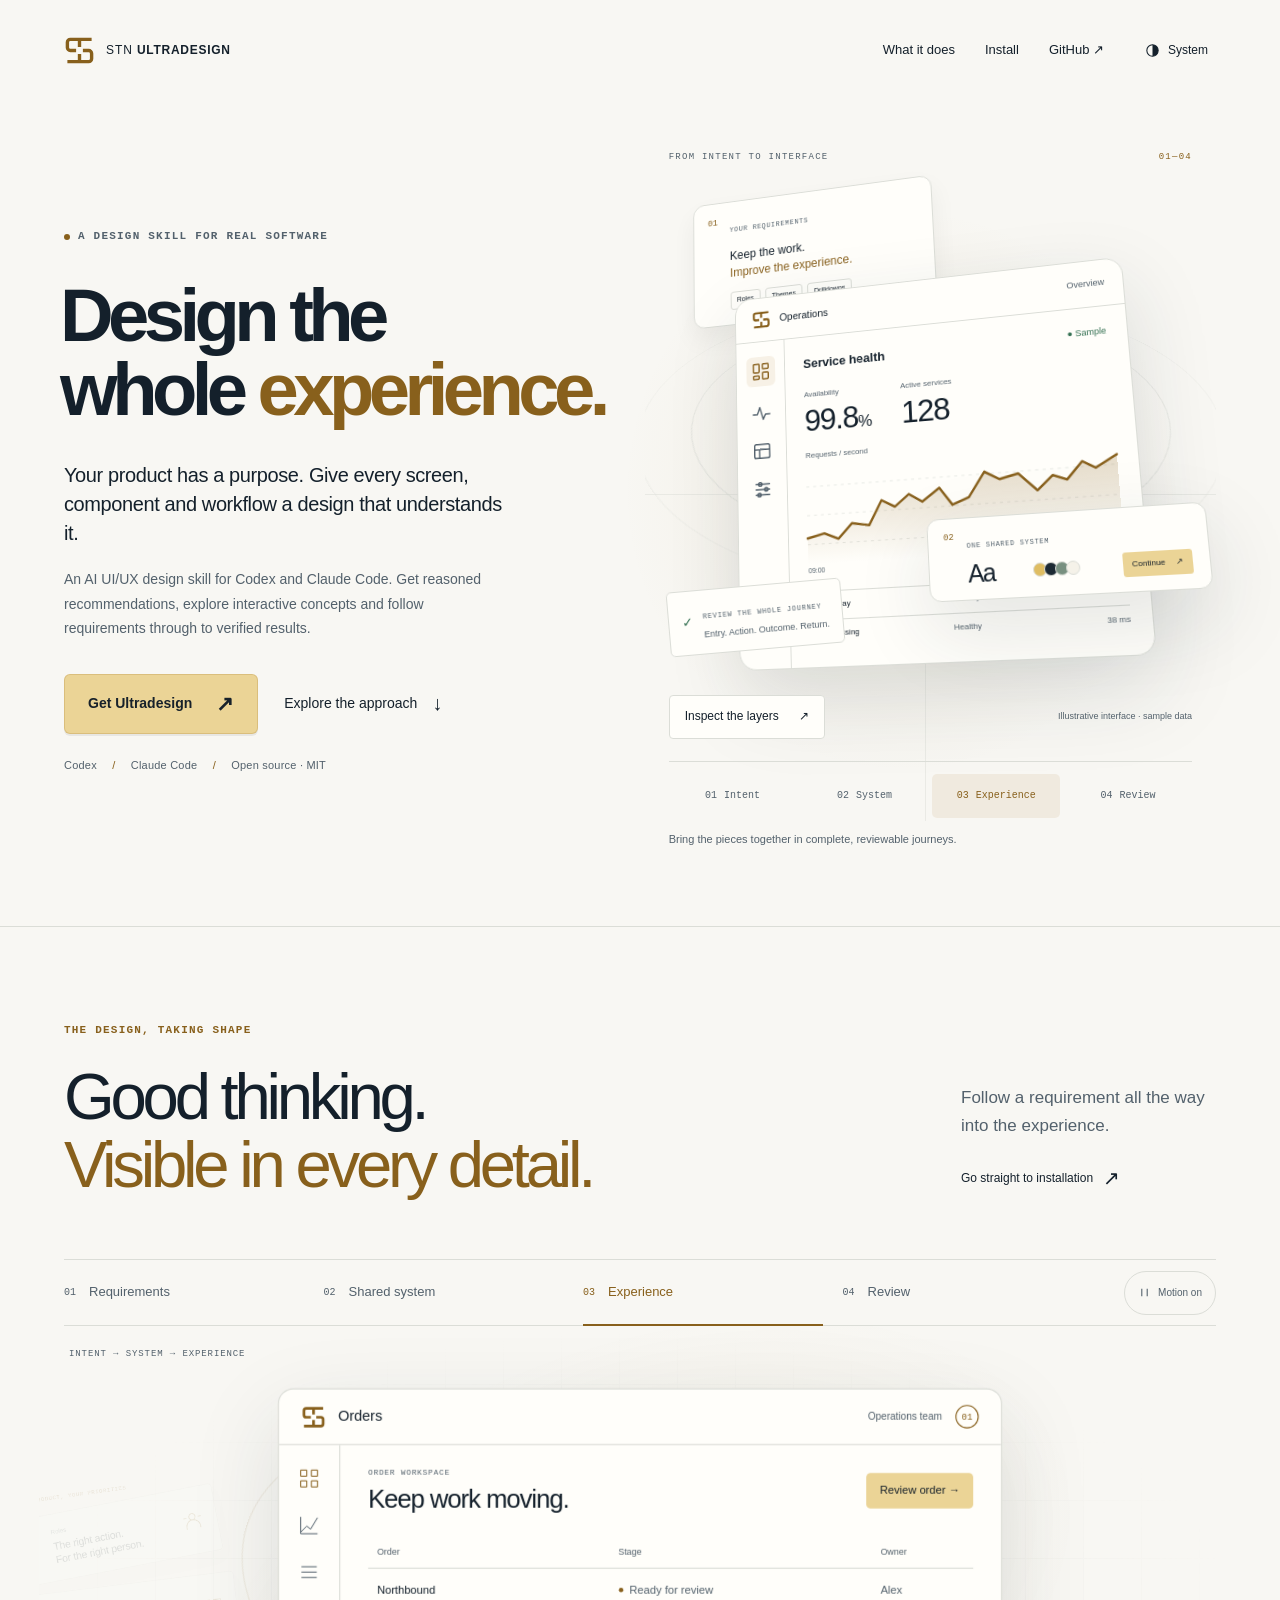
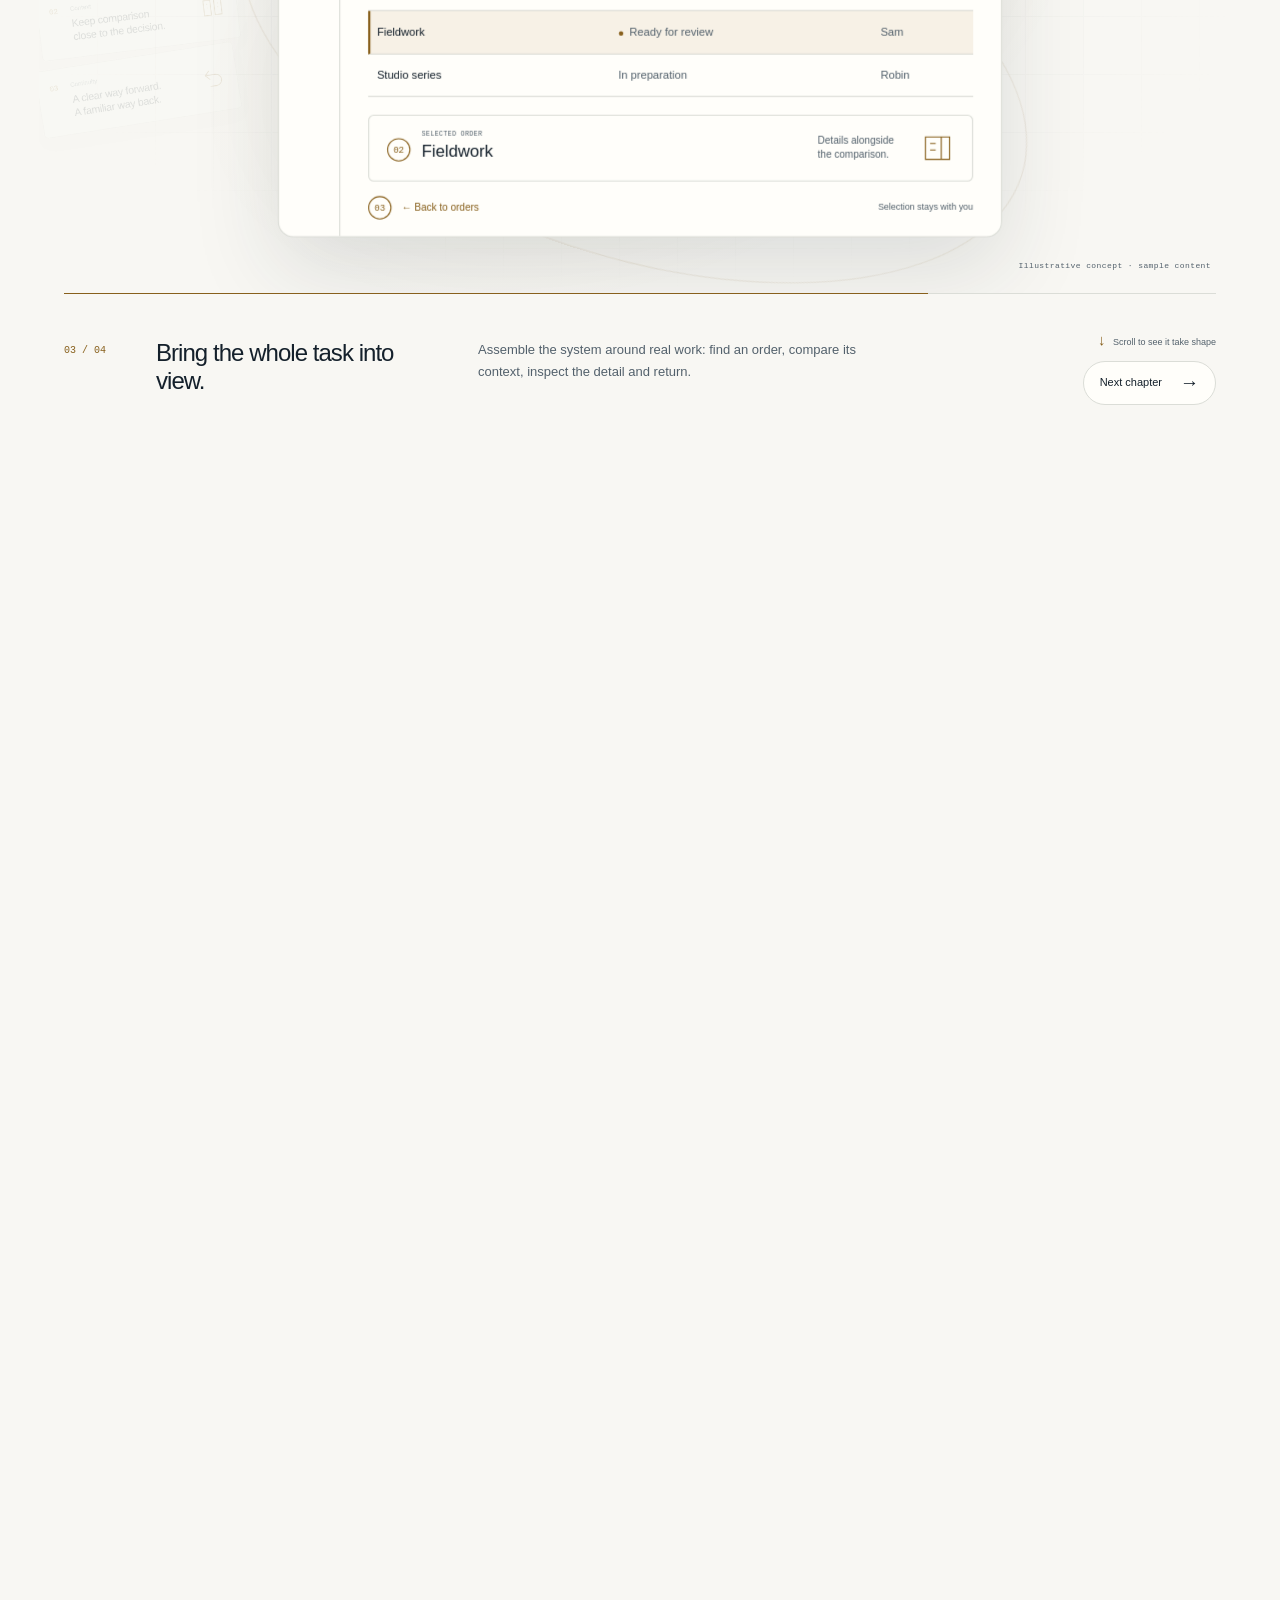
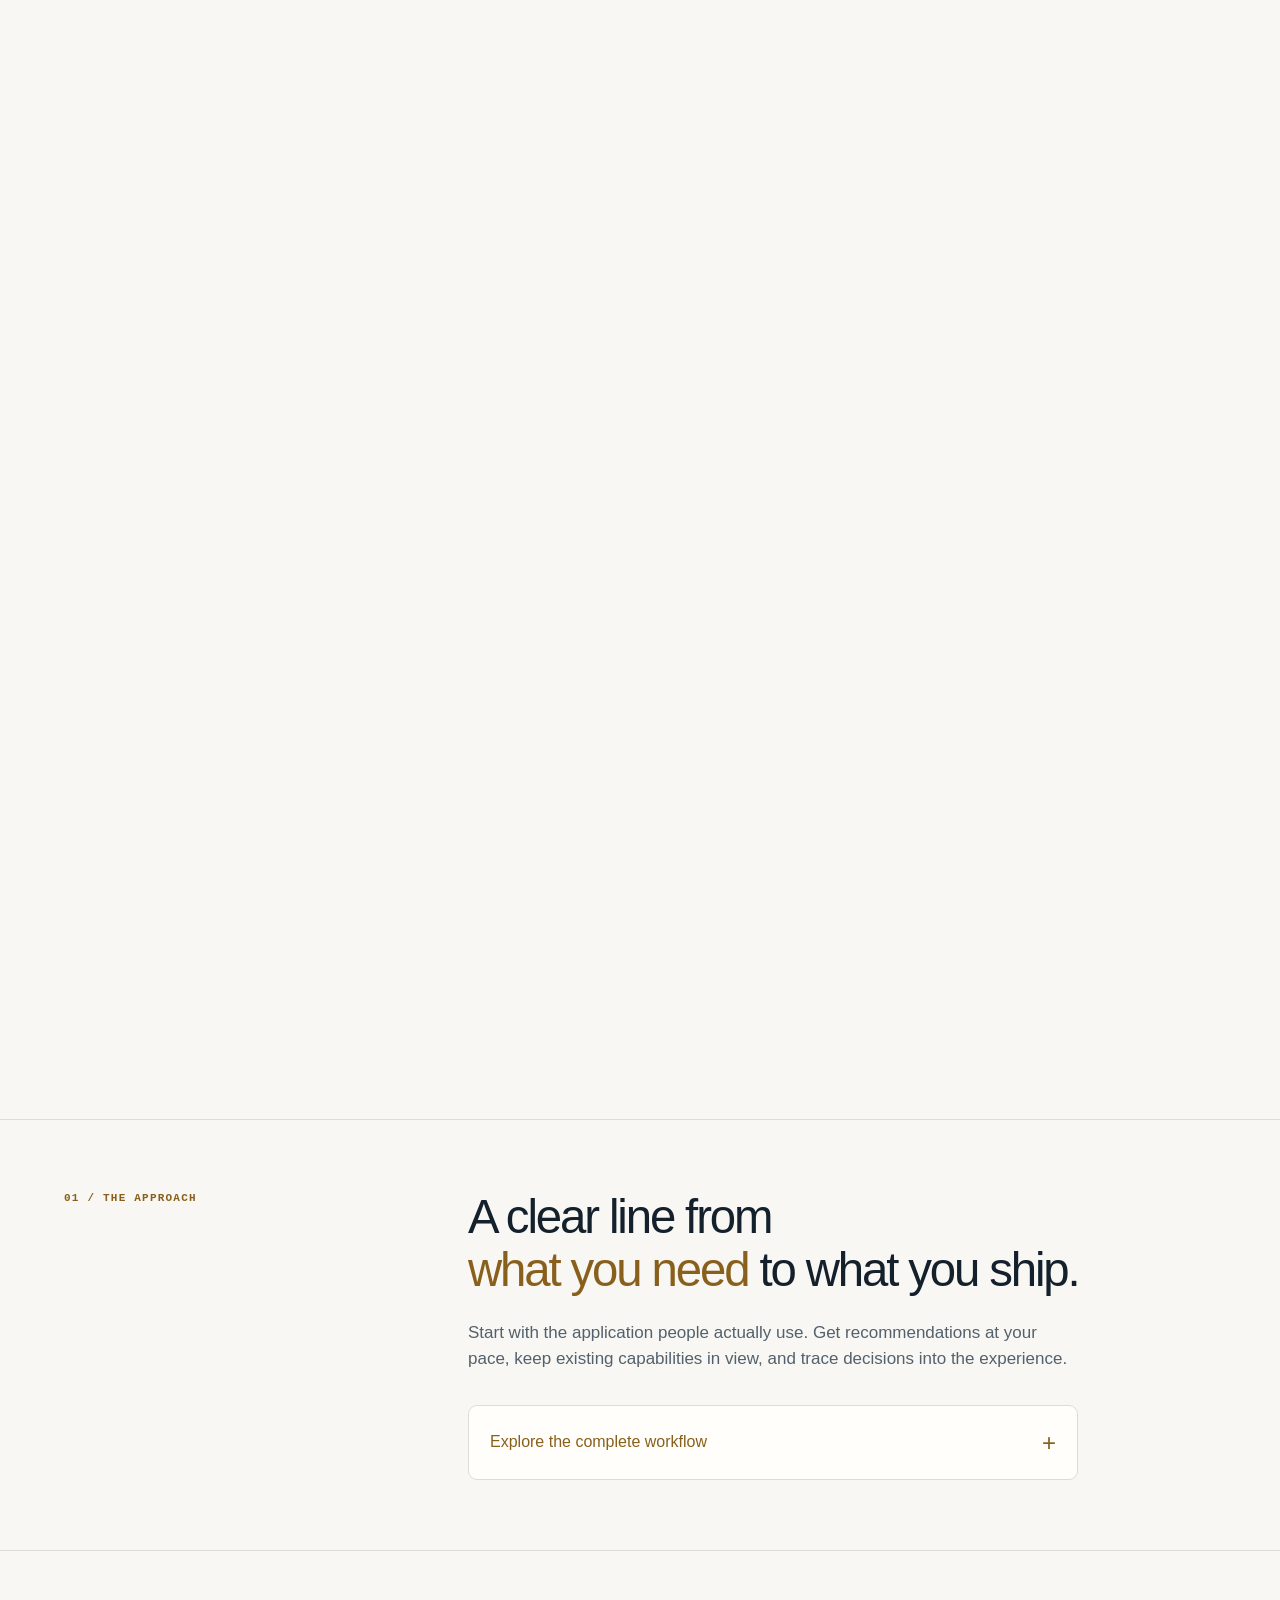
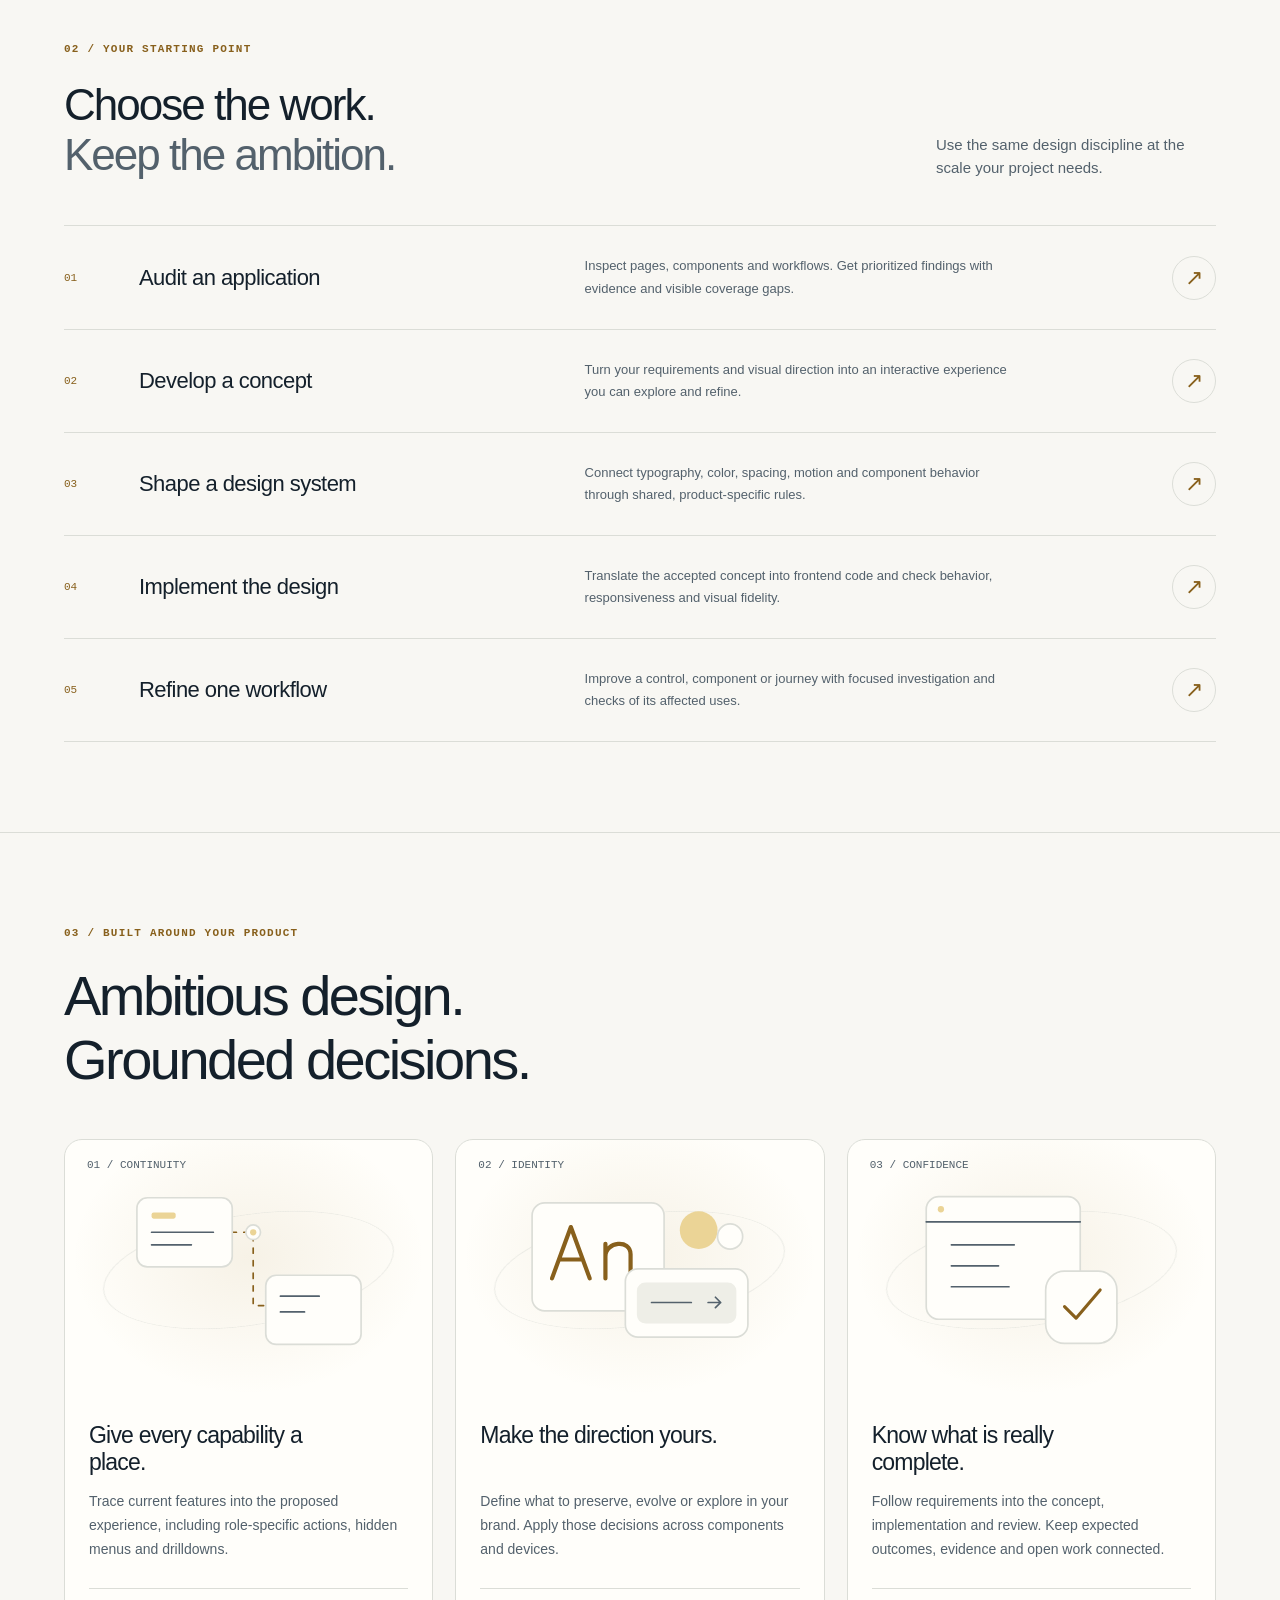
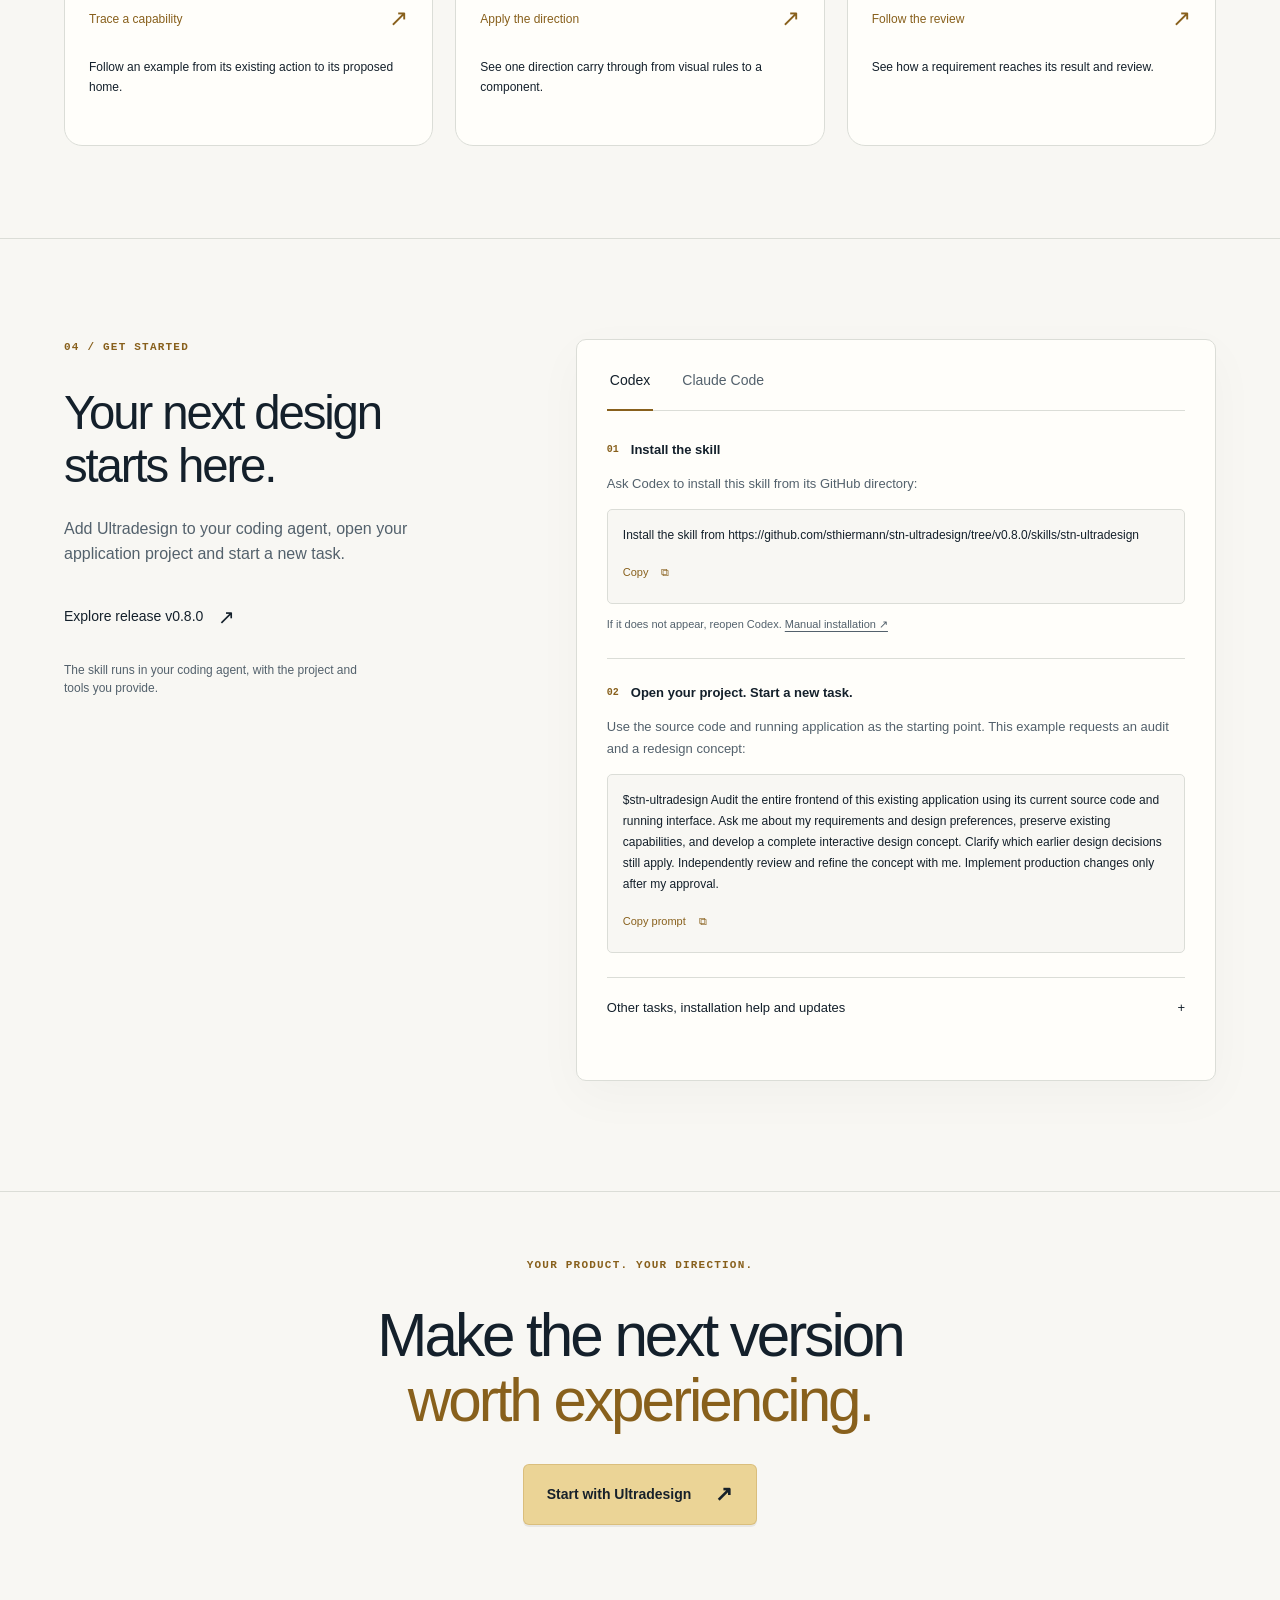
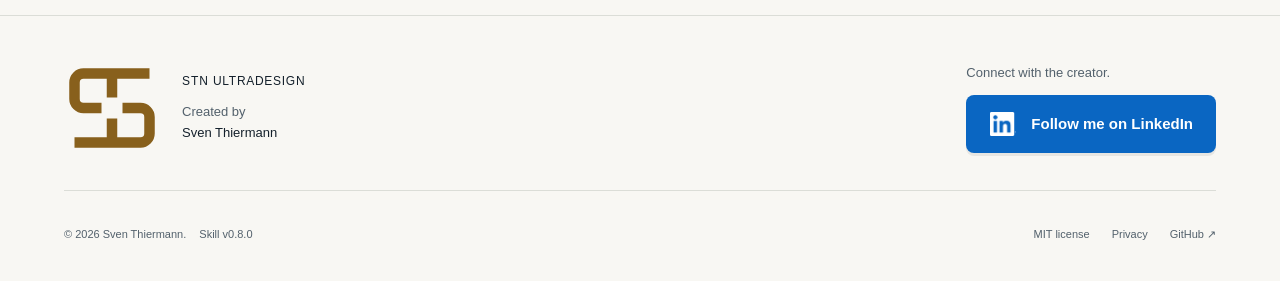
==== commit 57761743: "Present skill v0.8.0 with guided discovery and traceable work" ====
--- a/public/index.html
+++ b/public/index.html
@@ -32,8 +32,8 @@
   <link rel="stylesheet" href="assets/experience.css?v=8aa40d7277f0">
   <link rel="stylesheet" href="assets/brand.css?v=0c34bbe458f0">
   <script src="assets/appearance.js?v=4df42aa6dcc9"></script>
-  <script src="assets/site.js?v=190efa789870" defer></script>
-  <script src="assets/journey.js?v=8097cac34412" defer></script>
+  <script src="assets/site.js?v=b6638a7923a0" defer></script>
+  <script src="assets/journey.js?v=b5a33dbe7913" defer></script>
   <script src="assets/experience.js?v=56d14c9f2497" defer></script>
   <link rel="stylesheet" href="assets/signature.css?v=70b2d11ba47a">
   <script src="assets/signature.js?v=a262943fdcea" defer></script>
@@ -53,7 +53,7 @@
         <p class="eyebrow"><span class="status-dot" aria-hidden="true"></span> A design skill for real software</p>
         <h1 id="hero-title">Design the<br>whole <span>experience.</span></h1>
         <p class="hero-intro">Your product has a purpose. Give every screen, component and workflow a design that understands it.</p>
-        <p class="hero-support">An AI UI/UX design skill for Codex and Claude Code. Connect your requirements, interactive concepts and implementation through one coherent design workflow.</p>
+        <p class="hero-support">An AI UI/UX design skill for Codex and Claude Code. Get reasoned recommendations, explore interactive concepts and follow requirements through to verified results.</p>
         <div class="hero-actions"><a class="button primary" href="#install">Get Ultradesign <span aria-hidden="true">↗</span></a><a class="text-action" href="#design-journey">Explore the approach <span aria-hidden="true">↓</span></a></div>
         <p class="compatibility">Codex <span aria-hidden="true">/</span> Claude Code <span aria-hidden="true">/</span> Open source · MIT</p>
       </div>
@@ -137,7 +137,7 @@
         <div class="journey-progress"><span></span></div>
       </div>
       <div class="journey-story" id="journey-story">
-        <div class="journey-story-copy"><span class="journey-story-index" aria-hidden="true">01 / 04</span><h3>Start with what matters.</h3><p>Roles, context and continuity. Turn the needs of your application into decisions the design can answer.</p></div>
+        <div class="journey-story-copy"><span class="journey-story-index" aria-hidden="true">01 / 04</span><h3>Start with what matters.</h3><p>Focused questions. Reasoned recommendations. Connect your answers to decisions the design can demonstrate.</p></div>
         <div class="journey-guidance"><span class="journey-scroll-hint"><span aria-hidden="true">↓</span> Scroll to see it take shape</span><button type="button" class="journey-next">Next chapter <span aria-hidden="true">→</span></button></div>
       </div>
       <p class="journey-announcement" role="status" aria-live="polite"></p>
@@ -146,7 +146,7 @@
   <noscript><div class="journey-nojs page-width"><ol><li><strong>Requirements.</strong> Understand roles, context and continuity.</li><li><strong>Shared system.</strong> Translate those needs into reusable visual and behavioral rules.</li><li><strong>Experience.</strong> Bring the components together in a complete business workflow.</li><li><strong>Review.</strong> Revisit the requirements, inspect the concept and resolve the gaps before agreement.</li></ol></div></noscript>
 </section>
 
-    <section class="manifesto page-width" aria-labelledby="manifesto-title"><div class="section-index">01 / THE APPROACH</div><div><h2 id="manifesto-title">A clear line from<br><span>what you need</span> to what you ship.</h2><p>Start with the application people actually use. Discover its capabilities, define the direction together, and make the complete experience reviewable.</p><details class="method-detail"><summary>Explore the complete workflow <span aria-hidden="true">+</span></summary><ol><li><strong>Understand the product.</strong> Inspect source and runtime. Ask about tasks, preferences and brand. Account for existing capabilities.</li><li><strong>Set the direction.</strong> Research your selected references and translate them into concrete visual and interaction rules.</li><li><strong>Build the system.</strong> Shape shared components and test their open, focused, loading and error states.</li><li><strong>Make the concept real.</strong> Connect the views and journeys so you can review what people will actually do.</li><li><strong>Review and refine.</strong> Check what controls promise, what actions change and how loading or failure is explained. Stress-test layouts and drilldowns. Reconcile requirements with current evidence before acceptance.</li><li><strong>Implement the agreement.</strong> Carry accepted decisions into the frontend and verify the resulting experience.</li></ol></details></div></section>
+    <section class="manifesto page-width" aria-labelledby="manifesto-title"><div class="section-index">01 / THE APPROACH</div><div><h2 id="manifesto-title">A clear line from<br><span>what you need</span> to what you ship.</h2><p>Start with the application people actually use. Get recommendations at your pace, keep existing capabilities in view, and trace decisions into the experience.</p><details class="method-detail"><summary>Explore the complete workflow <span aria-hidden="true">+</span></summary><ol><li><strong>Understand the product.</strong> Inspect source and runtime. Discuss tasks, preferences and brand through focused questions with recommendations and tradeoffs. Account for existing capabilities.</li><li><strong>Set the direction.</strong> Research your selected references and translate them into concrete visual and interaction rules.</li><li><strong>Make the work traceable.</strong> Local Markdown tickets connect requirements, owners, dependencies and acceptance criteria. Reuse existing project records; no tracker setup is required.</li><li><strong>Build the system.</strong> Shape shared components and test their open, focused, loading and error states.</li><li><strong>Make the concept real.</strong> Connect the views and journeys so you can review what people will actually do.</li><li><strong>Review and refine.</strong> Check what controls promise, what actions change and how loading or failure is explained. Stress-test layouts and drilldowns. Compare each expected outcome with the observed result. Missing or outdated evidence stays open before acceptance.</li><li><strong>Implement the agreement.</strong> Carry accepted decisions into the frontend and verify the resulting experience.</li></ol></details></div></section>
     <section id="possibilities" class="possibilities page-width" aria-labelledby="possibilities-title"><div class="section-heading"><div><p class="section-index">02 / YOUR STARTING POINT</p><h2 id="possibilities-title">Choose the work.<br><span>Keep the ambition.</span></h2></div><p>Use the same design discipline at the scale your project needs.</p></div><div class="work-list"><a class="work-row" href="#install" aria-label="Audit an application"><span class="work-number">01</span><h3>Audit an application</h3><p>Inspect pages, components and workflows. Get prioritized findings with evidence and visible coverage gaps.</p><span class="row-arrow" aria-hidden="true">↗</span></a><a class="work-row" href="#install" aria-label="Develop a concept"><span class="work-number">02</span><h3>Develop a concept</h3><p>Turn your requirements and visual direction into an interactive experience you can explore and refine.</p><span class="row-arrow" aria-hidden="true">↗</span></a><a class="work-row" href="#install" aria-label="Shape a design system"><span class="work-number">03</span><h3>Shape a design system</h3><p>Connect typography, color, spacing, motion and component behavior through shared, product-specific rules.</p><span class="row-arrow" aria-hidden="true">↗</span></a><a class="work-row" href="#install" aria-label="Implement the design"><span class="work-number">04</span><h3>Implement the design</h3><p>Translate the accepted concept into frontend code and check behavior, responsiveness and visual fidelity.</p><span class="row-arrow" aria-hidden="true">↗</span></a><a class="work-row" href="#install" aria-label="Refine one workflow"><span class="work-number">05</span><h3>Refine one workflow</h3><p>Improve a control, component or journey with focused investigation and checks of its affected uses.</p><span class="row-arrow" aria-hidden="true">↗</span></a></div></section>
     <section class="principles page-width" id="principles" aria-labelledby="principles-title">
       <div class="principles-heading"><p class="section-index">03 / BUILT AROUND YOUR PRODUCT</p><h2 id="principles-title">Ambitious design.<br>Grounded decisions.</h2></div>
@@ -165,21 +165,21 @@
         </article>
         <article class="principle-card" data-active="false">
           <div class="principle-visual" aria-hidden="true"><span class="principle-number">03 / CONFIDENCE</span><svg viewBox="0 0 260 210"><g class="moving-piece piece-first"><rect class="surface" x="30" y="35" width="147" height="117" rx="12"/><path class="quiet" d="M30 59h147M54 81h60M54 101h45M54 121h55"/><circle class="accent-fill" cx="44" cy="47" r="3"/><path class="detail-check" d="m129 82 5 5 12-13m-17 28 5 5 12-13m-17 28 5 5 12-13"/></g><g class="moving-piece piece-second"><rect class="surface" x="144" y="106" width="68" height="69" rx="18"/><path class="accent" stroke-width="3" d="m162 140 11 11 23-27"/></g></svg></div>
-          <h3>Review before committing.</h3><p>Explore an interactive concept, refine the details, then approve the scope that moves into implementation.</p>
-          <button class="principle-action" type="button" aria-pressed="false" aria-controls="review-result" data-result="Entry, action and return are reviewed together. Your acceptance defines what moves into implementation." data-rest="Explore the connection between a working journey and its review.">Follow the review <span aria-hidden="true">↗</span></button>
-          <p class="principle-feedback" id="review-result" role="status">Explore the connection between a working journey and its review.</p>
+          <h3>Know what is really complete.</h3><p>Follow requirements into the concept, implementation and review. Keep expected outcomes, evidence and open work connected.</p>
+          <button class="principle-action" type="button" aria-pressed="false" aria-controls="review-result" data-result="Requirement → work item → observed result. Missing checks stay open; your approval defines what moves into implementation." data-rest="See how a requirement reaches its result and review.">Follow the review <span aria-hidden="true">↗</span></button>
+          <p class="principle-feedback" id="review-result" role="status">See how a requirement reaches its result and review.</p>
         </article>
       </div>
     </section>
     <section class="install-section page-width" id="install" aria-labelledby="install-title">
-      <div class="install-intro"><div class="section-index">04 / GET STARTED</div><h2 id="install-title">Your next design<br>starts here.</h2><p>Add Ultradesign to your coding agent, open your application project and start a new task.</p><a class="text-action" href="https://github.com/sthiermann/stn-ultradesign/tree/v0.7.0">Explore release v0.7.0 <span aria-hidden="true">↗</span></a><p class="install-note">The skill runs in your coding agent, with the project and tools you provide.</p></div>
+      <div class="install-intro"><div class="section-index">04 / GET STARTED</div><h2 id="install-title">Your next design<br>starts here.</h2><p>Add Ultradesign to your coding agent, open your application project and start a new task.</p><a class="text-action" href="https://github.com/sthiermann/stn-ultradesign/tree/v0.8.0">Explore release v0.8.0 <span aria-hidden="true">↗</span></a><p class="install-note">The skill runs in your coding agent, with the project and tools you provide.</p></div>
       <div class="install-panel">
         <div class="client-tabs" role="tablist" aria-label="Choose your coding agent"><button id="tab-codex" type="button" role="tab" aria-selected="true" aria-controls="client-codex" tabindex="0">Codex</button><button id="tab-claude" type="button" role="tab" aria-selected="false" aria-controls="client-claude" tabindex="-1">Claude Code</button></div>
-        <div id="client-codex" role="tabpanel" aria-labelledby="tab-codex"><div class="step-label"><span>01</span> Install the skill</div><p>Ask Codex to install this skill from its GitHub directory:</p><div class="copy-block"><p id="codex-install">Install the skill from https://github.com/sthiermann/stn-ultradesign/tree/v0.7.0/skills/stn-ultradesign</p><button type="button" data-copy="codex-install" aria-label="Copy Codex installation request">Copy <span aria-hidden="true">⧉</span></button></div><p class="help-text">If it does not appear, reopen Codex. <a href="https://github.com/sthiermann/stn-ultradesign/blob/v0.7.0/docs/installation.md#codex-individual-skill">Manual installation ↗</a></p></div>
-        <div id="client-claude" role="tabpanel" aria-labelledby="tab-claude" hidden><div class="step-label"><span>01</span> Install the plugin</div><p>Enter these two commands, in order, inside Claude Code:</p><div class="copy-block command"><code id="claude-marketplace">/plugin marketplace add sthiermann/stn-ultradesign</code><button type="button" data-copy="claude-marketplace" aria-label="Copy marketplace command">Copy <span aria-hidden="true">⧉</span></button></div><div class="copy-block command"><code id="claude-install">/plugin install stn-ultradesign@stn-ultradesign</code><button type="button" data-copy="claude-install" aria-label="Copy plugin installation command">Copy <span aria-hidden="true">⧉</span></button></div><p class="help-text">Choose your installation scope. Reload plugins if requested. <a href="https://github.com/sthiermann/stn-ultradesign/blob/v0.7.0/docs/installation.md#claude-code-plugin-from-github">Installation details ↗</a></p></div>
+        <div id="client-codex" role="tabpanel" aria-labelledby="tab-codex"><div class="step-label"><span>01</span> Install the skill</div><p>Ask Codex to install this skill from its GitHub directory:</p><div class="copy-block"><p id="codex-install">Install the skill from https://github.com/sthiermann/stn-ultradesign/tree/v0.8.0/skills/stn-ultradesign</p><button type="button" data-copy="codex-install" aria-label="Copy Codex installation request">Copy <span aria-hidden="true">⧉</span></button></div><p class="help-text">If it does not appear, reopen Codex. <a href="https://github.com/sthiermann/stn-ultradesign/blob/v0.8.0/docs/installation.md#codex-individual-skill">Manual installation ↗</a></p></div>
+        <div id="client-claude" role="tabpanel" aria-labelledby="tab-claude" hidden><div class="step-label"><span>01</span> Install the plugin</div><p>Enter these two commands, in order, inside Claude Code:</p><div class="copy-block command"><code id="claude-marketplace">/plugin marketplace add sthiermann/stn-ultradesign</code><button type="button" data-copy="claude-marketplace" aria-label="Copy marketplace command">Copy <span aria-hidden="true">⧉</span></button></div><div class="copy-block command"><code id="claude-install">/plugin install stn-ultradesign@stn-ultradesign</code><button type="button" data-copy="claude-install" aria-label="Copy plugin installation command">Copy <span aria-hidden="true">⧉</span></button></div><p class="help-text">Choose your installation scope. Reload plugins if requested. <a href="https://github.com/sthiermann/stn-ultradesign/blob/v0.8.0/docs/installation.md#claude-code-plugin-from-github">Installation details ↗</a></p></div>
         <div class="prompt-step"><div class="step-label"><span>02</span> Open your project. Start a new task.</div><p>Use the source code and running application as the starting point. This example requests an audit and a redesign concept:</p><div class="copy-block launch-block"><p id="launch-prompt">$stn-ultradesign Audit the entire frontend of this existing application using its current source code and running interface. Ask me about my requirements and design preferences, preserve existing capabilities, and develop a complete interactive design concept. Clarify which earlier design decisions still apply. Independently review and refine the concept with me. Implement production changes only after my approval.</p><button type="button" data-copy="launch-prompt" aria-label="Copy the audit and redesign prompt">Copy prompt <span aria-hidden="true">⧉</span></button></div></div>
         <noscript><p class="help-text">For the Claude Code plugin, replace <code>$stn-ultradesign</code> at the start of this prompt with <code>/stn-ultradesign:stn-ultradesign</code>.</p></noscript>
-        <details class="install-help"><summary>Other tasks, installation help and updates <span aria-hidden="true">+</span></summary><p><strong>Choose your scope.</strong> You can request an audit, a concept, design-system work, implementation or a focused fix. <a href="https://github.com/sthiermann/stn-ultradesign/tree/v0.7.0#put-it-to-work">See the documented starting prompts ↗</a></p><p><strong>Already installed?</strong> Avoid installing a second copy. Update copied skill files or use your client's plugin manager, according to your installation method.</p><p><strong>Starting fresh?</strong> Open a new task in the application project. Earlier concepts can remain in their existing location; clarify which previous decisions still apply.</p><p><a href="https://github.com/sthiermann/stn-ultradesign/blob/v0.7.0/docs/installation.md">Full installation and troubleshooting guide ↗</a></p></details>
+        <details class="install-help"><summary>Other tasks, installation help and updates <span aria-hidden="true">+</span></summary><p><strong>Choose your scope.</strong> You can request an audit, a concept, design-system work, implementation or a focused fix. <a href="https://github.com/sthiermann/stn-ultradesign/tree/v0.8.0#put-it-to-work">See the documented starting prompts ↗</a></p><p><strong>Already installed?</strong> Avoid installing a second copy. Update copied skill files or use your client's plugin manager, according to your installation method.</p><p><strong>Starting fresh?</strong> Open a new task in the application project. Earlier concepts can remain in their existing location; clarify which previous decisions still apply.</p><p><a href="https://github.com/sthiermann/stn-ultradesign/blob/v0.8.0/docs/installation.md">Full installation and troubleshooting guide ↗</a></p></details>
         <p class="copy-status" aria-live="polite" role="status"></p>
       </div>
     </section>
@@ -197,7 +197,7 @@
       </div>
       <div class="footer-connect"><p>Connect with the creator.</p><a class="footer-linkedin" href="https://www.linkedin.com/in/sven-thiermann/"><img class="linkedin-mark" src="assets/linkedin-in-white.png?v=ed22a5ab46c1" width="28" height="24" alt=""><span>Follow me on LinkedIn</span></a></div>
     </div>
-    <div class="footer-bottom"><p>© 2026 Sven Thiermann. <span class="footer-release">Skill v0.7.0</span></p><nav aria-label="Footer navigation"><a href="https://github.com/sthiermann/stn-ultradesign/blob/main/LICENSE">MIT license</a><a href="privacy.html">Privacy</a><a href="https://github.com/sthiermann/stn-ultradesign">GitHub ↗</a></nav></div>
+    <div class="footer-bottom"><p>© 2026 Sven Thiermann. <span class="footer-release">Skill v0.8.0</span></p><nav aria-label="Footer navigation"><a href="https://github.com/sthiermann/stn-ultradesign/blob/main/LICENSE">MIT license</a><a href="privacy.html">Privacy</a><a href="https://github.com/sthiermann/stn-ultradesign">GitHub ↗</a></nav></div>
   </footer>
 </body>
 </html>
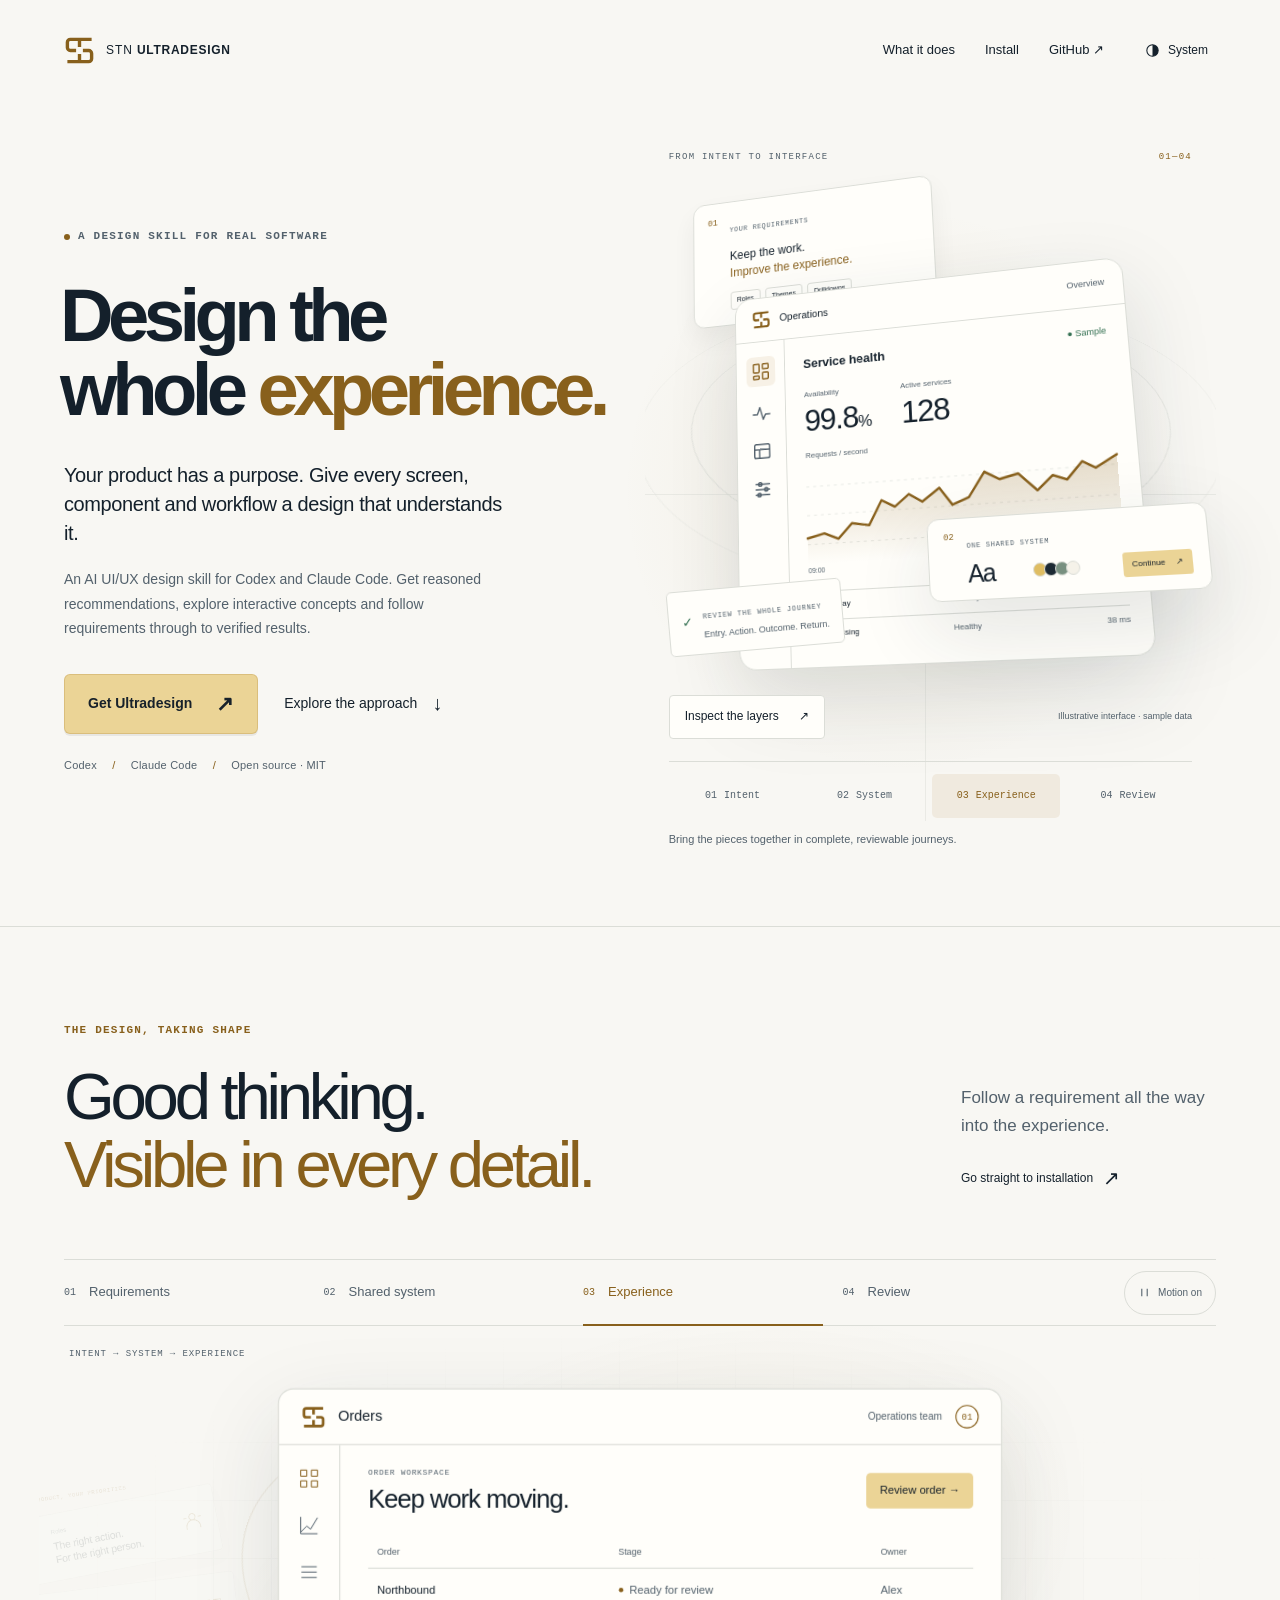
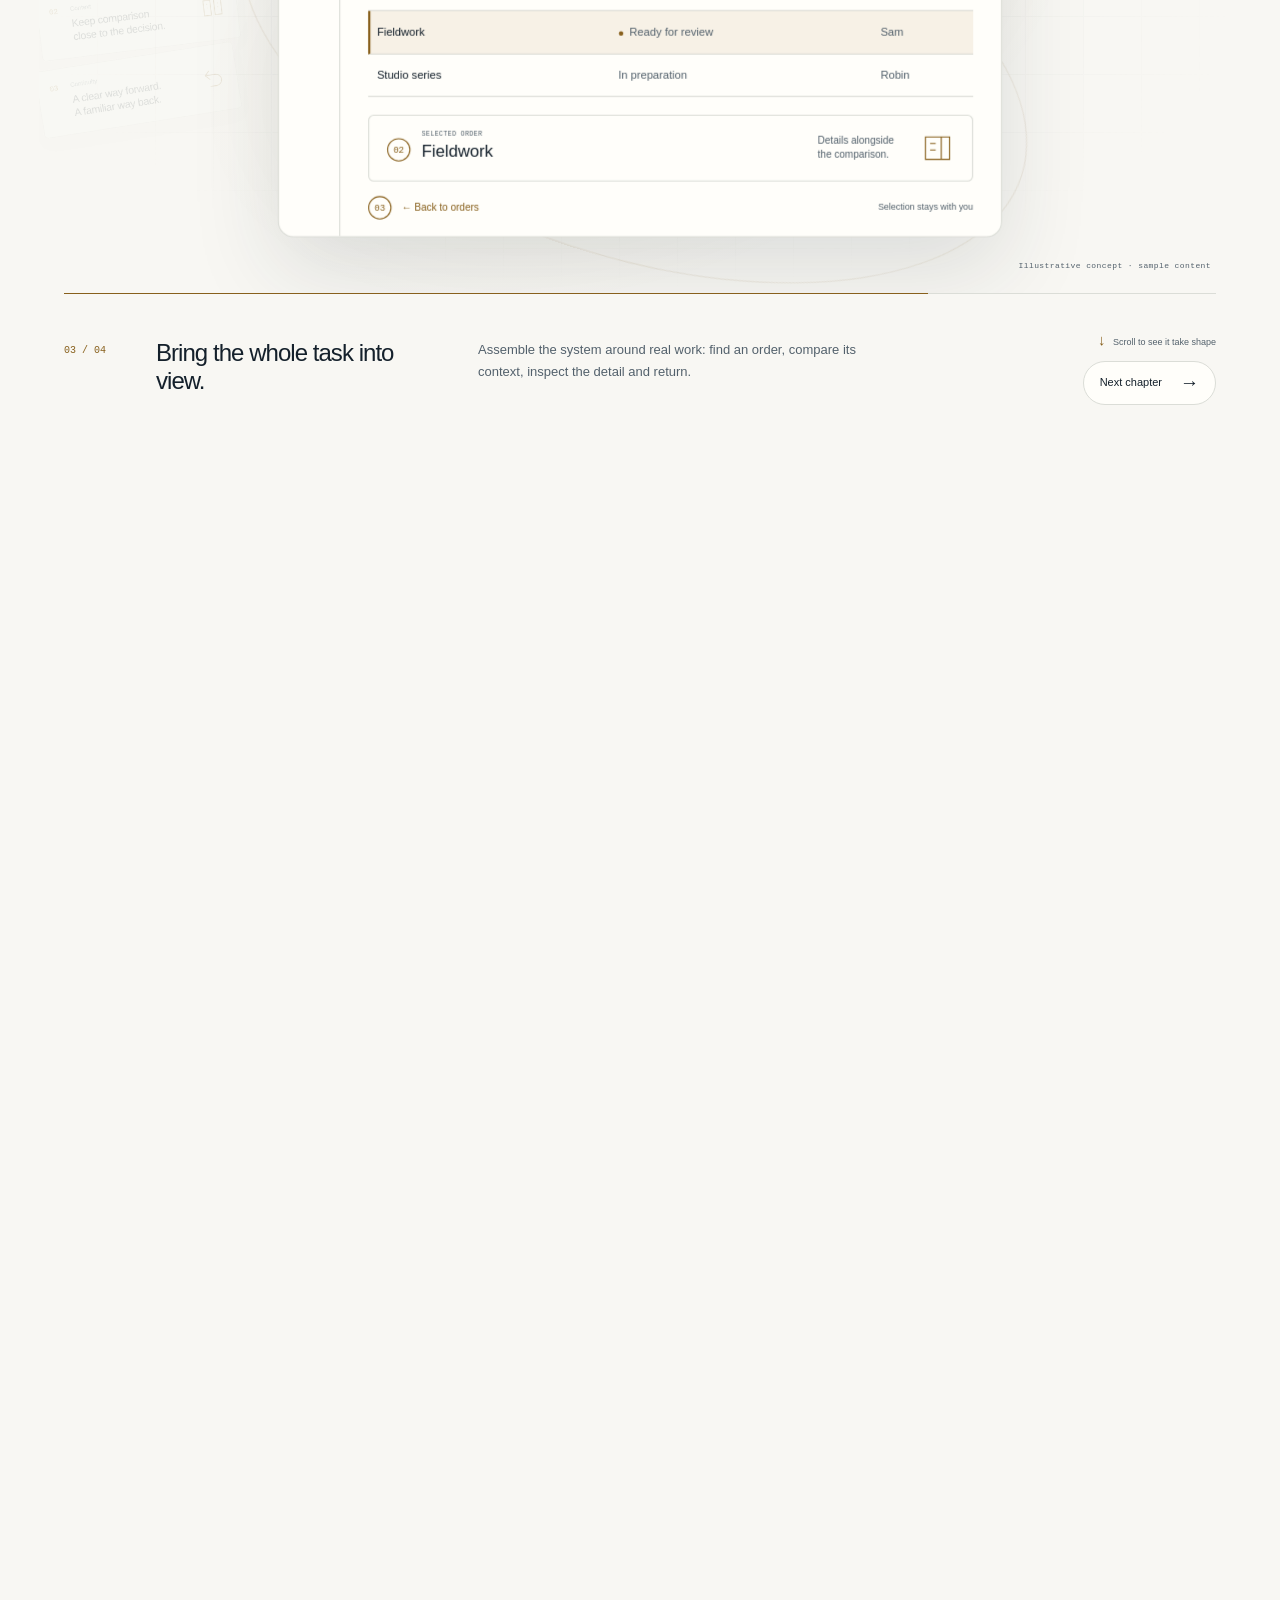
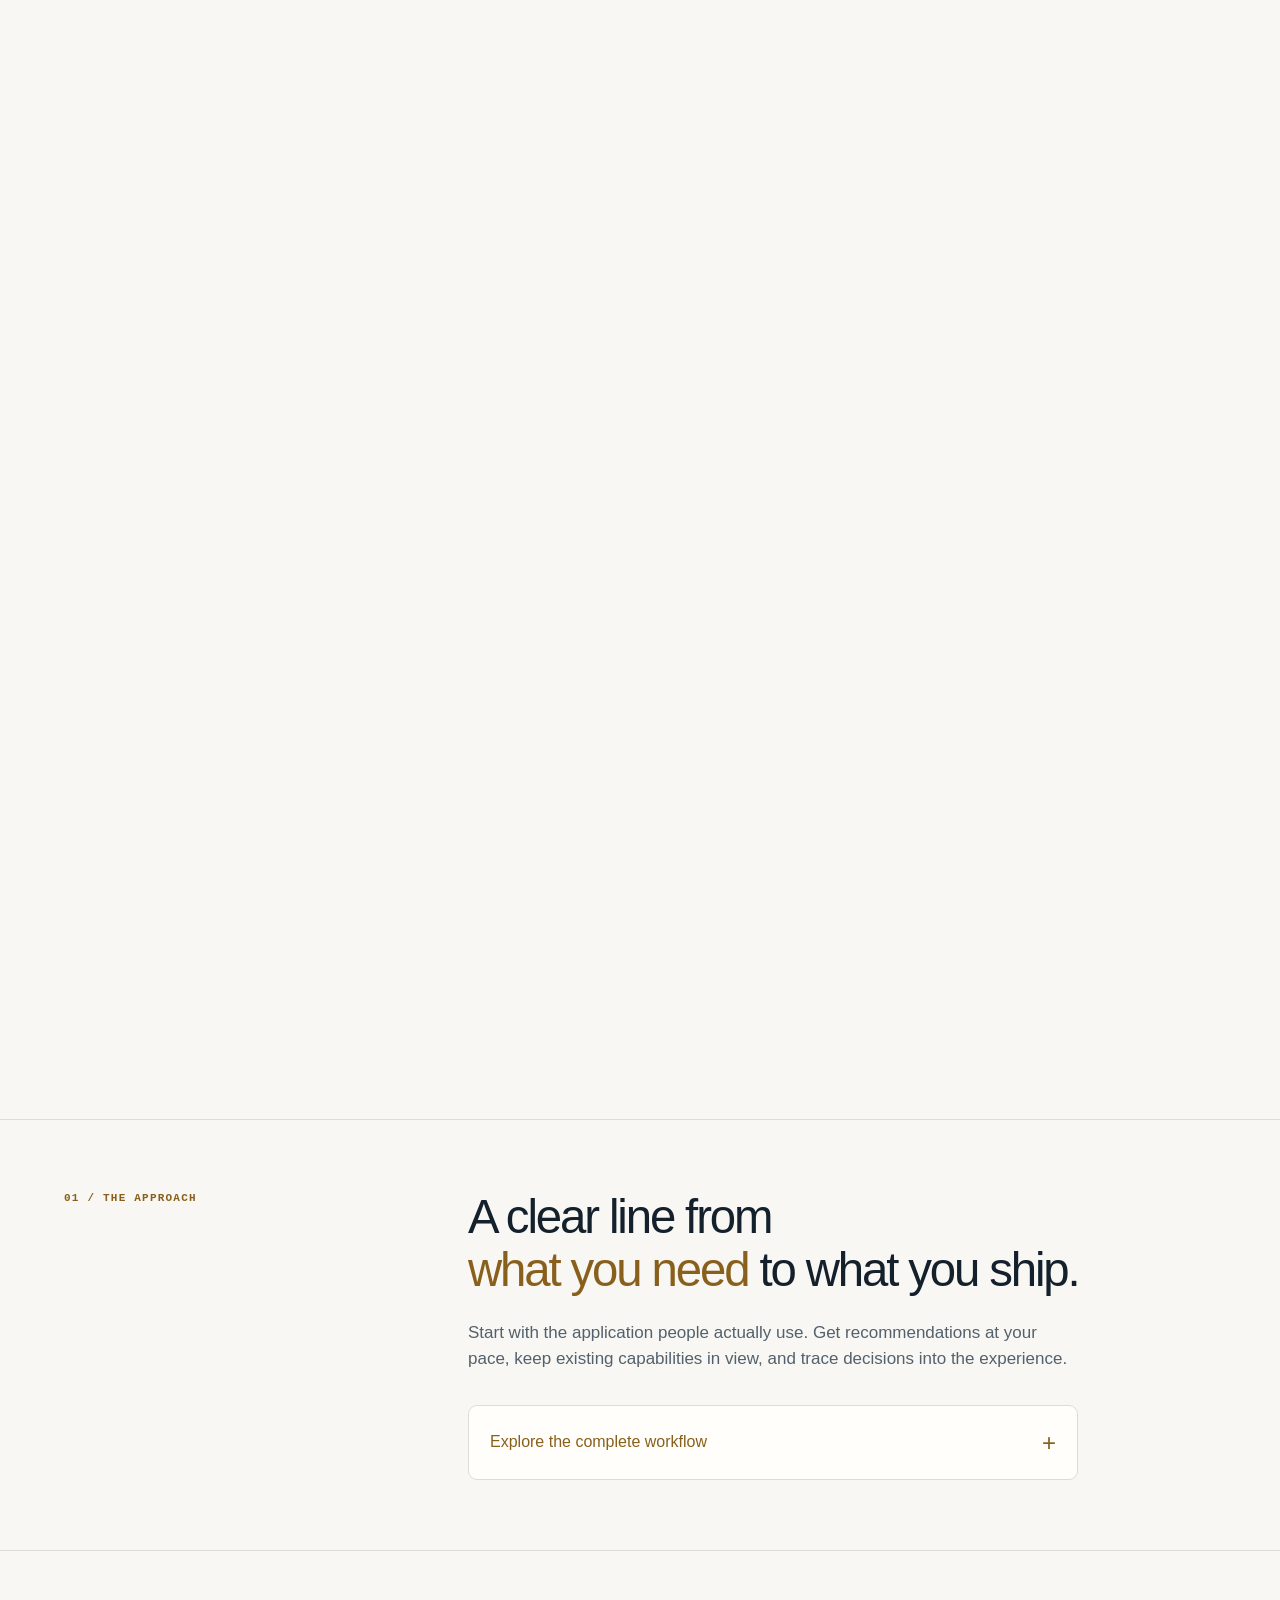
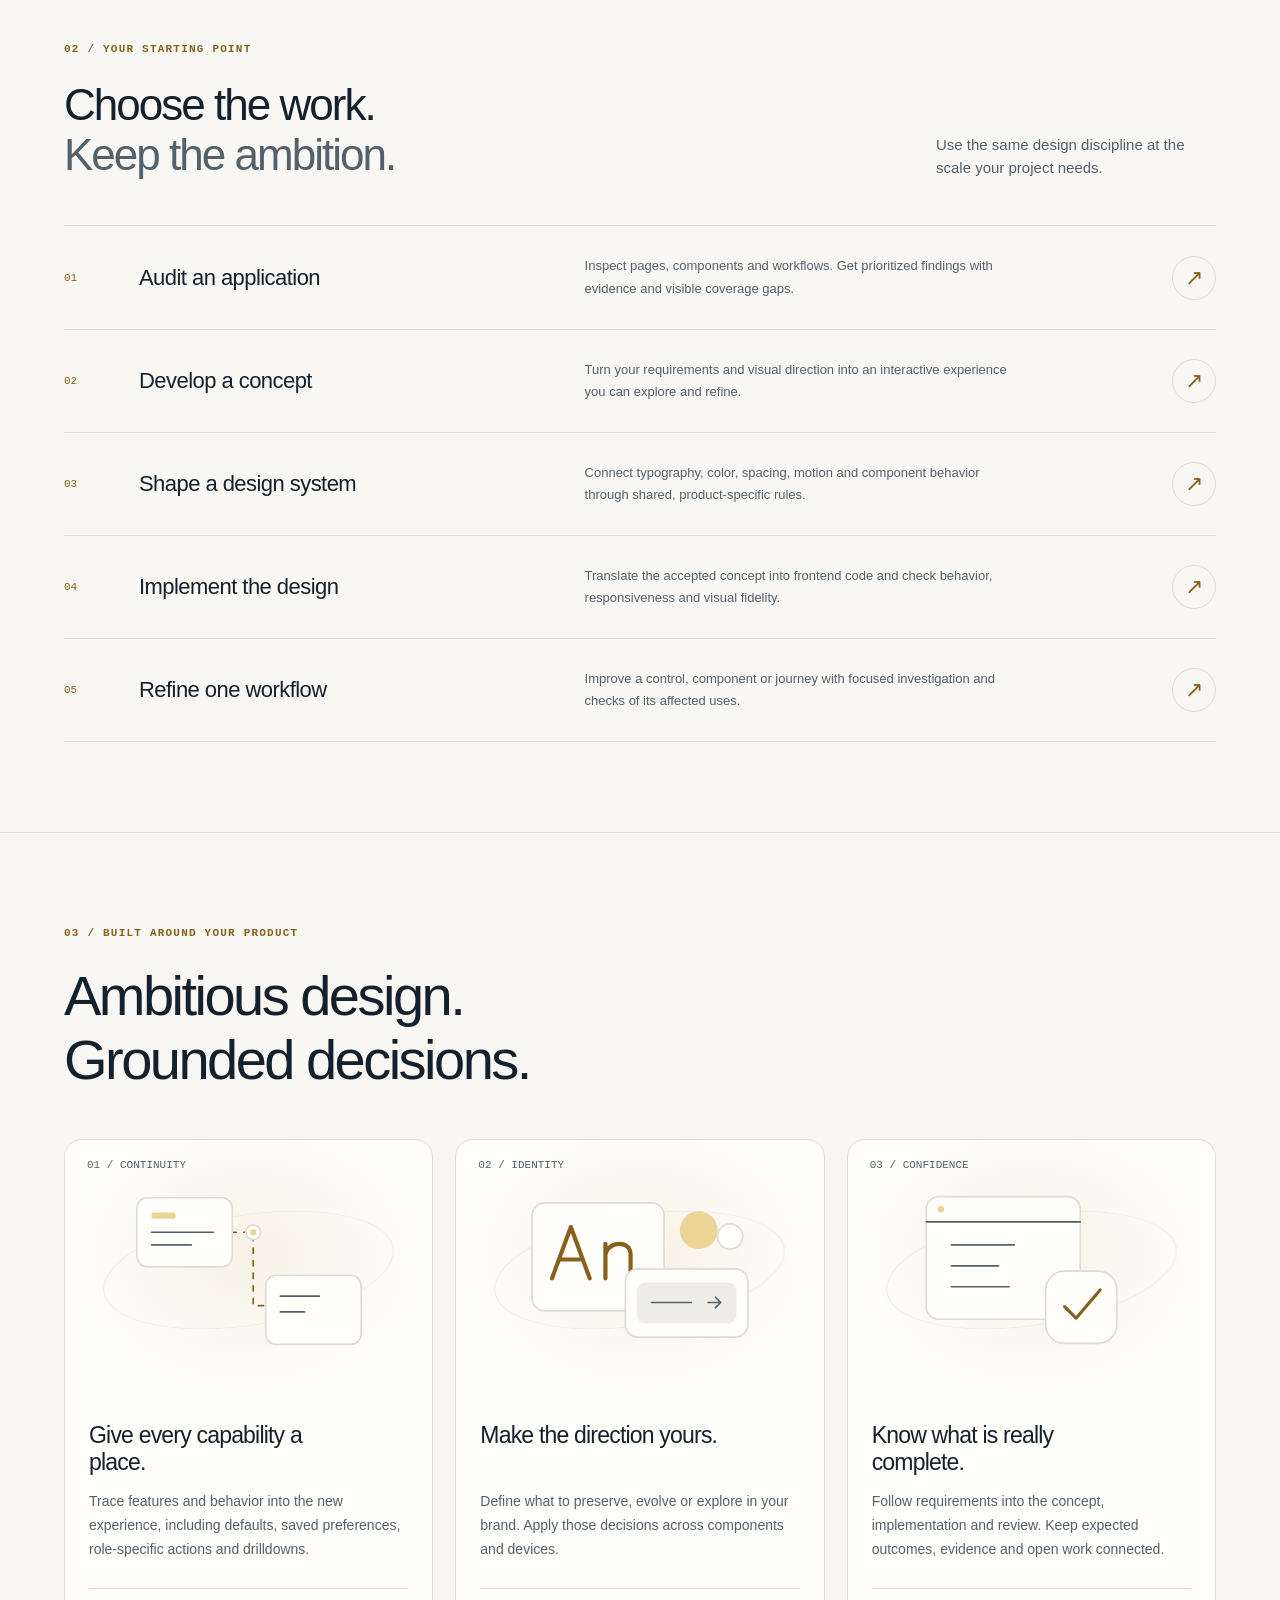
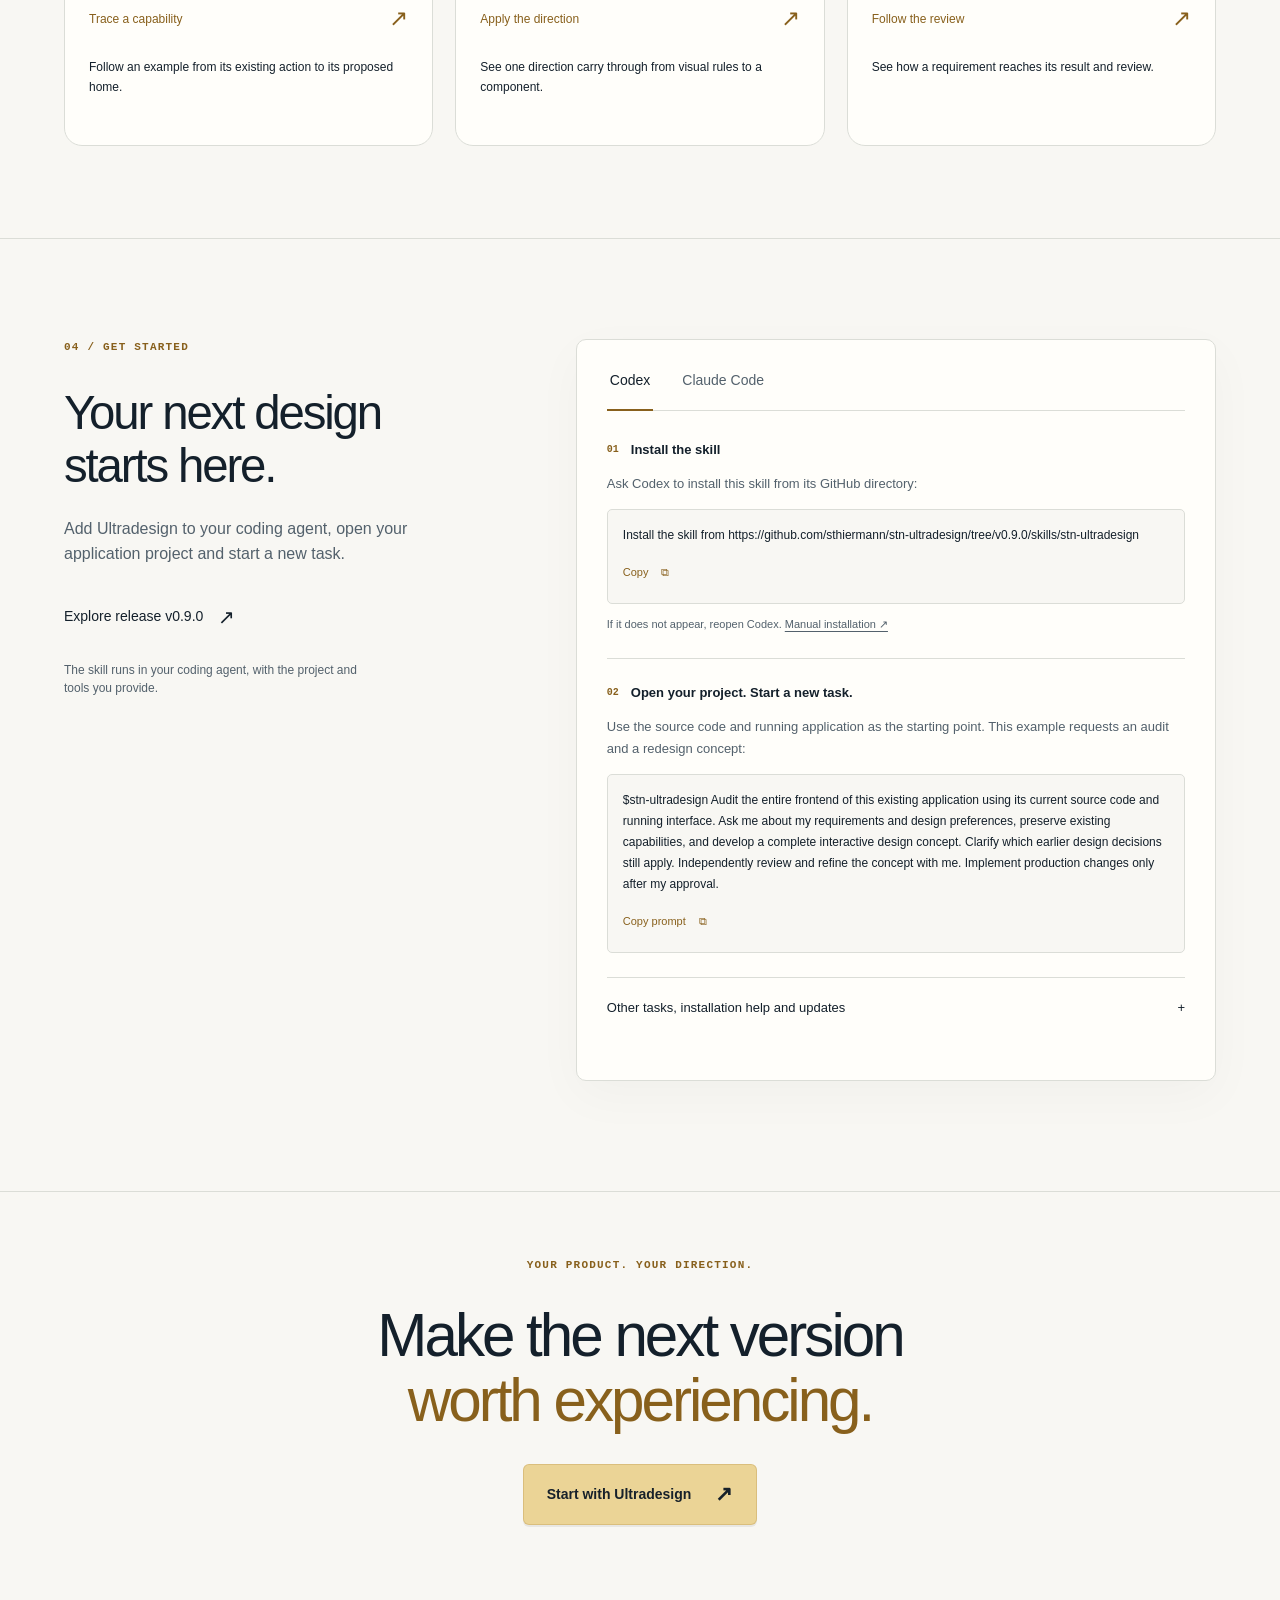
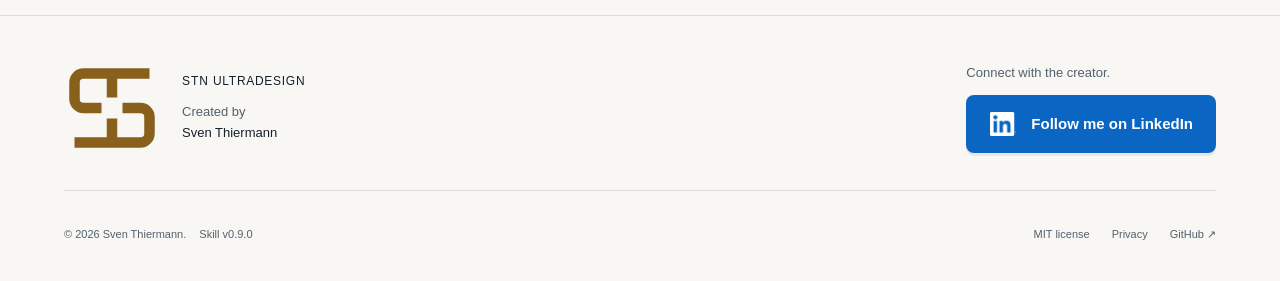
==== commit 26e8ef34: "Present skill v0.9.0 and continuing design work" ====
--- a/public/index.html
+++ b/public/index.html
@@ -32,7 +32,7 @@
   <link rel="stylesheet" href="assets/experience.css?v=8aa40d7277f0">
   <link rel="stylesheet" href="assets/brand.css?v=0c34bbe458f0">
   <script src="assets/appearance.js?v=4df42aa6dcc9"></script>
-  <script src="assets/site.js?v=b6638a7923a0" defer></script>
+  <script src="assets/site.js?v=4adfaf68976b" defer></script>
   <script src="assets/journey.js?v=b5a33dbe7913" defer></script>
   <script src="assets/experience.js?v=56d14c9f2497" defer></script>
   <link rel="stylesheet" href="assets/signature.css?v=70b2d11ba47a">
@@ -146,15 +146,15 @@
   <noscript><div class="journey-nojs page-width"><ol><li><strong>Requirements.</strong> Understand roles, context and continuity.</li><li><strong>Shared system.</strong> Translate those needs into reusable visual and behavioral rules.</li><li><strong>Experience.</strong> Bring the components together in a complete business workflow.</li><li><strong>Review.</strong> Revisit the requirements, inspect the concept and resolve the gaps before agreement.</li></ol></div></noscript>
 </section>
 
-    <section class="manifesto page-width" aria-labelledby="manifesto-title"><div class="section-index">01 / THE APPROACH</div><div><h2 id="manifesto-title">A clear line from<br><span>what you need</span> to what you ship.</h2><p>Start with the application people actually use. Get recommendations at your pace, keep existing capabilities in view, and trace decisions into the experience.</p><details class="method-detail"><summary>Explore the complete workflow <span aria-hidden="true">+</span></summary><ol><li><strong>Understand the product.</strong> Inspect source and runtime. Discuss tasks, preferences and brand through focused questions with recommendations and tradeoffs. Account for existing capabilities.</li><li><strong>Set the direction.</strong> Research your selected references and translate them into concrete visual and interaction rules.</li><li><strong>Make the work traceable.</strong> Local Markdown tickets connect requirements, owners, dependencies and acceptance criteria. Reuse existing project records; no tracker setup is required.</li><li><strong>Build the system.</strong> Shape shared components and test their open, focused, loading and error states.</li><li><strong>Make the concept real.</strong> Connect the views and journeys so you can review what people will actually do.</li><li><strong>Review and refine.</strong> Check what controls promise, what actions change and how loading or failure is explained. Stress-test layouts and drilldowns. Compare each expected outcome with the observed result. Missing or outdated evidence stays open before acceptance.</li><li><strong>Implement the agreement.</strong> Carry accepted decisions into the frontend and verify the resulting experience.</li></ol></details></div></section>
+    <section class="manifesto page-width" aria-labelledby="manifesto-title"><div class="section-index">01 / THE APPROACH</div><div><h2 id="manifesto-title">A clear line from<br><span>what you need</span> to what you ship.</h2><p>Start with the application people actually use. Get recommendations at your pace, keep existing capabilities in view, and trace decisions into the experience.</p><details class="method-detail"><summary>Explore the complete workflow <span aria-hidden="true">+</span></summary><ol><li><strong>Understand the product.</strong> Inspect source and runtime. Discuss tasks, preferences and brand through focused questions with recommendations and tradeoffs. Account for existing capabilities, defaults, saved preferences and role-dependent behavior.</li><li><strong>Set the direction.</strong> Research your selected references and translate them into concrete visual and interaction rules.</li><li><strong>Make the work traceable.</strong> Bounded Markdown work items connect requirements, owners, dependencies and acceptance criteria. Close each outcome against observed results; keep gaps and next actions visible. Reuse existing project records.</li><li><strong>Build the system.</strong> Shape shared components and test their open, focused, loading and error states.</li><li><strong>Make the concept real.</strong> Connect the views and journeys so you can review what people will actually do.</li><li><strong>Review and refine.</strong> Check what controls promise, what actions change and how loading or failure is explained. Stress-test layouts and follow drilldowns through filters to the actual included and excluded data. Compare each expected outcome with the observed result. Missing or outdated evidence stays open before acceptance.</li><li><strong>Implement the agreement.</strong> Keep the accepted concept reproducible. Compare its implementation under the same content, theme, density, locale and interaction state.</li><li><strong>Continue with context.</strong> On resumption or an update, reconcile the installed skill version, current work index, feedback, preview and checks. Preserve settled answers and scoped approvals.</li></ol></details></div></section>
     <section id="possibilities" class="possibilities page-width" aria-labelledby="possibilities-title"><div class="section-heading"><div><p class="section-index">02 / YOUR STARTING POINT</p><h2 id="possibilities-title">Choose the work.<br><span>Keep the ambition.</span></h2></div><p>Use the same design discipline at the scale your project needs.</p></div><div class="work-list"><a class="work-row" href="#install" aria-label="Audit an application"><span class="work-number">01</span><h3>Audit an application</h3><p>Inspect pages, components and workflows. Get prioritized findings with evidence and visible coverage gaps.</p><span class="row-arrow" aria-hidden="true">↗</span></a><a class="work-row" href="#install" aria-label="Develop a concept"><span class="work-number">02</span><h3>Develop a concept</h3><p>Turn your requirements and visual direction into an interactive experience you can explore and refine.</p><span class="row-arrow" aria-hidden="true">↗</span></a><a class="work-row" href="#install" aria-label="Shape a design system"><span class="work-number">03</span><h3>Shape a design system</h3><p>Connect typography, color, spacing, motion and component behavior through shared, product-specific rules.</p><span class="row-arrow" aria-hidden="true">↗</span></a><a class="work-row" href="#install" aria-label="Implement the design"><span class="work-number">04</span><h3>Implement the design</h3><p>Translate the accepted concept into frontend code and check behavior, responsiveness and visual fidelity.</p><span class="row-arrow" aria-hidden="true">↗</span></a><a class="work-row" href="#install" aria-label="Refine one workflow"><span class="work-number">05</span><h3>Refine one workflow</h3><p>Improve a control, component or journey with focused investigation and checks of its affected uses.</p><span class="row-arrow" aria-hidden="true">↗</span></a></div></section>
     <section class="principles page-width" id="principles" aria-labelledby="principles-title">
       <div class="principles-heading"><p class="section-index">03 / BUILT AROUND YOUR PRODUCT</p><h2 id="principles-title">Ambitious design.<br>Grounded decisions.</h2></div>
       <div class="principles-grid">
         <article class="principle-card" data-active="false">
           <div class="principle-visual" aria-hidden="true"><span class="principle-number">01 / CONTINUITY</span><svg viewBox="0 0 260 210"><path class="trace-route accent" d="M65 69H134V139H195"/><g class="moving-piece piece-first"><rect class="surface" x="23" y="36" width="91" height="66" rx="10"/><rect class="accent-fill" x="37" y="50" width="23" height="6" rx="2"/><path class="quiet" d="M37 69h59M37 81h38"/></g><g class="moving-piece piece-second"><rect class="surface" x="146" y="110" width="91" height="66" rx="10"/><path class="quiet" d="M160 130h37M160 145h23"/><path class="detail-check" d="m199 146 7 7 14-17"/></g><circle class="surface" cx="134" cy="69" r="7"/><circle class="accent-fill" cx="134" cy="69" r="3"/></svg></div>
-          <h3>Give every capability a place.</h3><p>Trace current features into the proposed experience, including role-specific actions, hidden menus and drilldowns.</p>
-          <button class="principle-action" type="button" aria-pressed="false" aria-controls="continuity-result" data-result="Export → table actions → file options. A new position, with the complete action accounted for." data-rest="Follow an example from its existing action to its proposed home.">Trace a capability <span aria-hidden="true">↗</span></button>
+          <h3>Give every capability a place.</h3><p>Trace features and behavior into the new experience, including defaults, saved preferences, role-specific actions and drilldowns.</p>
+          <button class="principle-action" type="button" aria-pressed="false" aria-controls="continuity-result" data-result="Export → table actions → file options. Preserve its defaults, saved choices and role-specific outcomes along with its new home." data-rest="Follow an example from its existing action to its proposed home.">Trace a capability <span aria-hidden="true">↗</span></button>
           <p class="principle-feedback" id="continuity-result" role="status">Follow an example from its existing action to its proposed home.</p>
         </article>
         <article class="principle-card" data-active="false">
@@ -166,20 +166,20 @@
         <article class="principle-card" data-active="false">
           <div class="principle-visual" aria-hidden="true"><span class="principle-number">03 / CONFIDENCE</span><svg viewBox="0 0 260 210"><g class="moving-piece piece-first"><rect class="surface" x="30" y="35" width="147" height="117" rx="12"/><path class="quiet" d="M30 59h147M54 81h60M54 101h45M54 121h55"/><circle class="accent-fill" cx="44" cy="47" r="3"/><path class="detail-check" d="m129 82 5 5 12-13m-17 28 5 5 12-13m-17 28 5 5 12-13"/></g><g class="moving-piece piece-second"><rect class="surface" x="144" y="106" width="68" height="69" rx="18"/><path class="accent" stroke-width="3" d="m162 140 11 11 23-27"/></g></svg></div>
           <h3>Know what is really complete.</h3><p>Follow requirements into the concept, implementation and review. Keep expected outcomes, evidence and open work connected.</p>
-          <button class="principle-action" type="button" aria-pressed="false" aria-controls="review-result" data-result="Requirement → work item → observed result. Missing checks stay open; your approval defines what moves into implementation." data-rest="See how a requirement reaches its result and review.">Follow the review <span aria-hidden="true">↗</span></button>
+          <button class="principle-action" type="button" aria-pressed="false" aria-controls="review-result" data-result="Requirement → bounded work item → observed result. Close the verified outcome; keep missing checks and next actions visible. Your approval defines the implementation scope." data-rest="See how a requirement reaches its result and review.">Follow the review <span aria-hidden="true">↗</span></button>
           <p class="principle-feedback" id="review-result" role="status">See how a requirement reaches its result and review.</p>
         </article>
       </div>
     </section>
     <section class="install-section page-width" id="install" aria-labelledby="install-title">
-      <div class="install-intro"><div class="section-index">04 / GET STARTED</div><h2 id="install-title">Your next design<br>starts here.</h2><p>Add Ultradesign to your coding agent, open your application project and start a new task.</p><a class="text-action" href="https://github.com/sthiermann/stn-ultradesign/tree/v0.8.0">Explore release v0.8.0 <span aria-hidden="true">↗</span></a><p class="install-note">The skill runs in your coding agent, with the project and tools you provide.</p></div>
+      <div class="install-intro"><div class="section-index">04 / GET STARTED</div><h2 id="install-title">Your next design<br>starts here.</h2><p>Add Ultradesign to your coding agent, open your application project and start a new task.</p><a class="text-action" href="https://github.com/sthiermann/stn-ultradesign/tree/v0.9.0">Explore release v0.9.0 <span aria-hidden="true">↗</span></a><p class="install-note">The skill runs in your coding agent, with the project and tools you provide.</p></div>
       <div class="install-panel">
         <div class="client-tabs" role="tablist" aria-label="Choose your coding agent"><button id="tab-codex" type="button" role="tab" aria-selected="true" aria-controls="client-codex" tabindex="0">Codex</button><button id="tab-claude" type="button" role="tab" aria-selected="false" aria-controls="client-claude" tabindex="-1">Claude Code</button></div>
-        <div id="client-codex" role="tabpanel" aria-labelledby="tab-codex"><div class="step-label"><span>01</span> Install the skill</div><p>Ask Codex to install this skill from its GitHub directory:</p><div class="copy-block"><p id="codex-install">Install the skill from https://github.com/sthiermann/stn-ultradesign/tree/v0.8.0/skills/stn-ultradesign</p><button type="button" data-copy="codex-install" aria-label="Copy Codex installation request">Copy <span aria-hidden="true">⧉</span></button></div><p class="help-text">If it does not appear, reopen Codex. <a href="https://github.com/sthiermann/stn-ultradesign/blob/v0.8.0/docs/installation.md#codex-individual-skill">Manual installation ↗</a></p></div>
-        <div id="client-claude" role="tabpanel" aria-labelledby="tab-claude" hidden><div class="step-label"><span>01</span> Install the plugin</div><p>Enter these two commands, in order, inside Claude Code:</p><div class="copy-block command"><code id="claude-marketplace">/plugin marketplace add sthiermann/stn-ultradesign</code><button type="button" data-copy="claude-marketplace" aria-label="Copy marketplace command">Copy <span aria-hidden="true">⧉</span></button></div><div class="copy-block command"><code id="claude-install">/plugin install stn-ultradesign@stn-ultradesign</code><button type="button" data-copy="claude-install" aria-label="Copy plugin installation command">Copy <span aria-hidden="true">⧉</span></button></div><p class="help-text">Choose your installation scope. Reload plugins if requested. <a href="https://github.com/sthiermann/stn-ultradesign/blob/v0.8.0/docs/installation.md#claude-code-plugin-from-github">Installation details ↗</a></p></div>
+        <div id="client-codex" role="tabpanel" aria-labelledby="tab-codex"><div class="step-label"><span>01</span> Install the skill</div><p>Ask Codex to install this skill from its GitHub directory:</p><div class="copy-block"><p id="codex-install">Install the skill from https://github.com/sthiermann/stn-ultradesign/tree/v0.9.0/skills/stn-ultradesign</p><button type="button" data-copy="codex-install" aria-label="Copy Codex installation request">Copy <span aria-hidden="true">⧉</span></button></div><p class="help-text">If it does not appear, reopen Codex. <a href="https://github.com/sthiermann/stn-ultradesign/blob/v0.9.0/docs/installation.md#codex-individual-skill">Manual installation ↗</a></p></div>
+        <div id="client-claude" role="tabpanel" aria-labelledby="tab-claude" hidden><div class="step-label"><span>01</span> Install the plugin</div><p>Enter these two commands, in order, inside Claude Code:</p><div class="copy-block command"><code id="claude-marketplace">/plugin marketplace add sthiermann/stn-ultradesign</code><button type="button" data-copy="claude-marketplace" aria-label="Copy marketplace command">Copy <span aria-hidden="true">⧉</span></button></div><div class="copy-block command"><code id="claude-install">/plugin install stn-ultradesign@stn-ultradesign</code><button type="button" data-copy="claude-install" aria-label="Copy plugin installation command">Copy <span aria-hidden="true">⧉</span></button></div><p class="help-text">Choose your installation scope. Reload plugins if requested. <a href="https://github.com/sthiermann/stn-ultradesign/blob/v0.9.0/docs/installation.md#claude-code-plugin-from-github">Installation details ↗</a></p></div>
         <div class="prompt-step"><div class="step-label"><span>02</span> Open your project. Start a new task.</div><p>Use the source code and running application as the starting point. This example requests an audit and a redesign concept:</p><div class="copy-block launch-block"><p id="launch-prompt">$stn-ultradesign Audit the entire frontend of this existing application using its current source code and running interface. Ask me about my requirements and design preferences, preserve existing capabilities, and develop a complete interactive design concept. Clarify which earlier design decisions still apply. Independently review and refine the concept with me. Implement production changes only after my approval.</p><button type="button" data-copy="launch-prompt" aria-label="Copy the audit and redesign prompt">Copy prompt <span aria-hidden="true">⧉</span></button></div></div>
-        <noscript><p class="help-text">For the Claude Code plugin, replace <code>$stn-ultradesign</code> at the start of this prompt with <code>/stn-ultradesign:stn-ultradesign</code>.</p></noscript>
-        <details class="install-help"><summary>Other tasks, installation help and updates <span aria-hidden="true">+</span></summary><p><strong>Choose your scope.</strong> You can request an audit, a concept, design-system work, implementation or a focused fix. <a href="https://github.com/sthiermann/stn-ultradesign/tree/v0.8.0#put-it-to-work">See the documented starting prompts ↗</a></p><p><strong>Already installed?</strong> Avoid installing a second copy. Update copied skill files or use your client's plugin manager, according to your installation method.</p><p><strong>Starting fresh?</strong> Open a new task in the application project. Earlier concepts can remain in their existing location; clarify which previous decisions still apply.</p><p><a href="https://github.com/sthiermann/stn-ultradesign/blob/v0.8.0/docs/installation.md">Full installation and troubleshooting guide ↗</a></p></details>
+        <noscript><p class="help-text">For the Claude Code plugin, replace <code>$stn-ultradesign</code> at the start of these prompts with <code>/stn-ultradesign:stn-ultradesign</code>.</p></noscript>
+        <details class="install-help"><summary>Other tasks, installation help and updates <span aria-hidden="true">+</span></summary><p><strong>Choose your scope.</strong> You can request an audit, a concept, design-system work, implementation or a focused fix. <a href="https://github.com/sthiermann/stn-ultradesign/tree/v0.9.0#put-it-to-work">See the documented starting prompts ↗</a></p><p><strong>Already installed?</strong> Avoid installing a second copy. Update the complete skill folder or use your client's plugin manager. Check the version in the installed skill file your agent actually loads.</p><p><strong>Continuing after an update?</strong> Ask your agent to reread the installed skill and reconcile the current work, feedback and checks. Keep settled answers and scoped approvals.</p><div class="copy-block launch-block"><p id="resume-prompt">$stn-ultradesign Resume this design effort using the installed skill version. Reconcile the existing requirements, feedback, concept, work items and actual checks. Preserve settled answers and approvals. Resolve outstanding defects, establish a reproducible concept baseline, and continue through verified implementation within the approved scope.</p><button type="button" data-copy="resume-prompt" aria-label="Copy the resume prompt">Copy resume prompt <span aria-hidden="true">⧉</span></button></div><p><strong>Starting fresh?</strong> Open a new task in the application project. Earlier concepts can remain in their existing location; clarify which previous decisions still apply.</p><p><a href="https://github.com/sthiermann/stn-ultradesign/blob/v0.9.0/docs/installation.md">Full installation and troubleshooting guide ↗</a></p></details>
         <p class="copy-status" aria-live="polite" role="status"></p>
       </div>
     </section>
@@ -197,7 +197,7 @@
       </div>
       <div class="footer-connect"><p>Connect with the creator.</p><a class="footer-linkedin" href="https://www.linkedin.com/in/sven-thiermann/"><img class="linkedin-mark" src="assets/linkedin-in-white.png?v=ed22a5ab46c1" width="28" height="24" alt=""><span>Follow me on LinkedIn</span></a></div>
     </div>
-    <div class="footer-bottom"><p>© 2026 Sven Thiermann. <span class="footer-release">Skill v0.8.0</span></p><nav aria-label="Footer navigation"><a href="https://github.com/sthiermann/stn-ultradesign/blob/main/LICENSE">MIT license</a><a href="privacy.html">Privacy</a><a href="https://github.com/sthiermann/stn-ultradesign">GitHub ↗</a></nav></div>
+    <div class="footer-bottom"><p>© 2026 Sven Thiermann. <span class="footer-release">Skill v0.9.0</span></p><nav aria-label="Footer navigation"><a href="https://github.com/sthiermann/stn-ultradesign/blob/main/LICENSE">MIT license</a><a href="privacy.html">Privacy</a><a href="https://github.com/sthiermann/stn-ultradesign">GitHub ↗</a></nav></div>
   </footer>
 </body>
 </html>
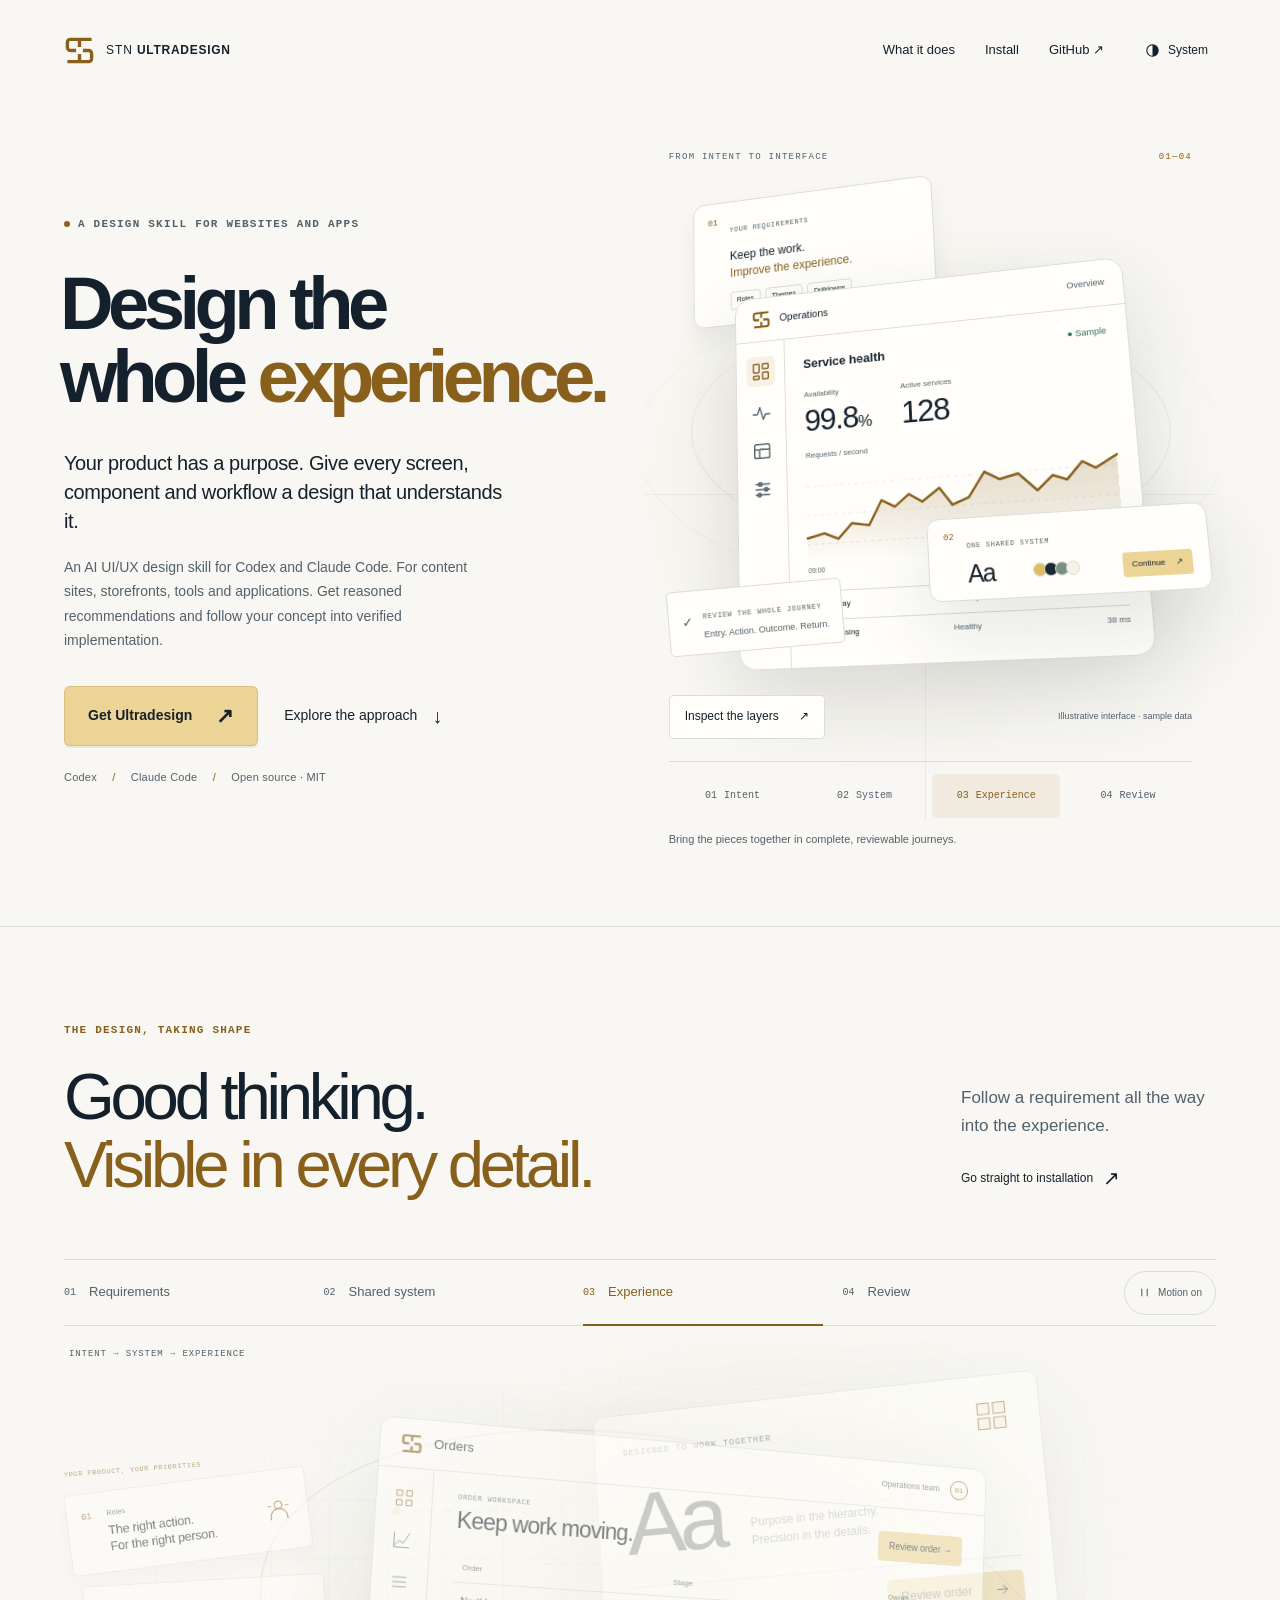
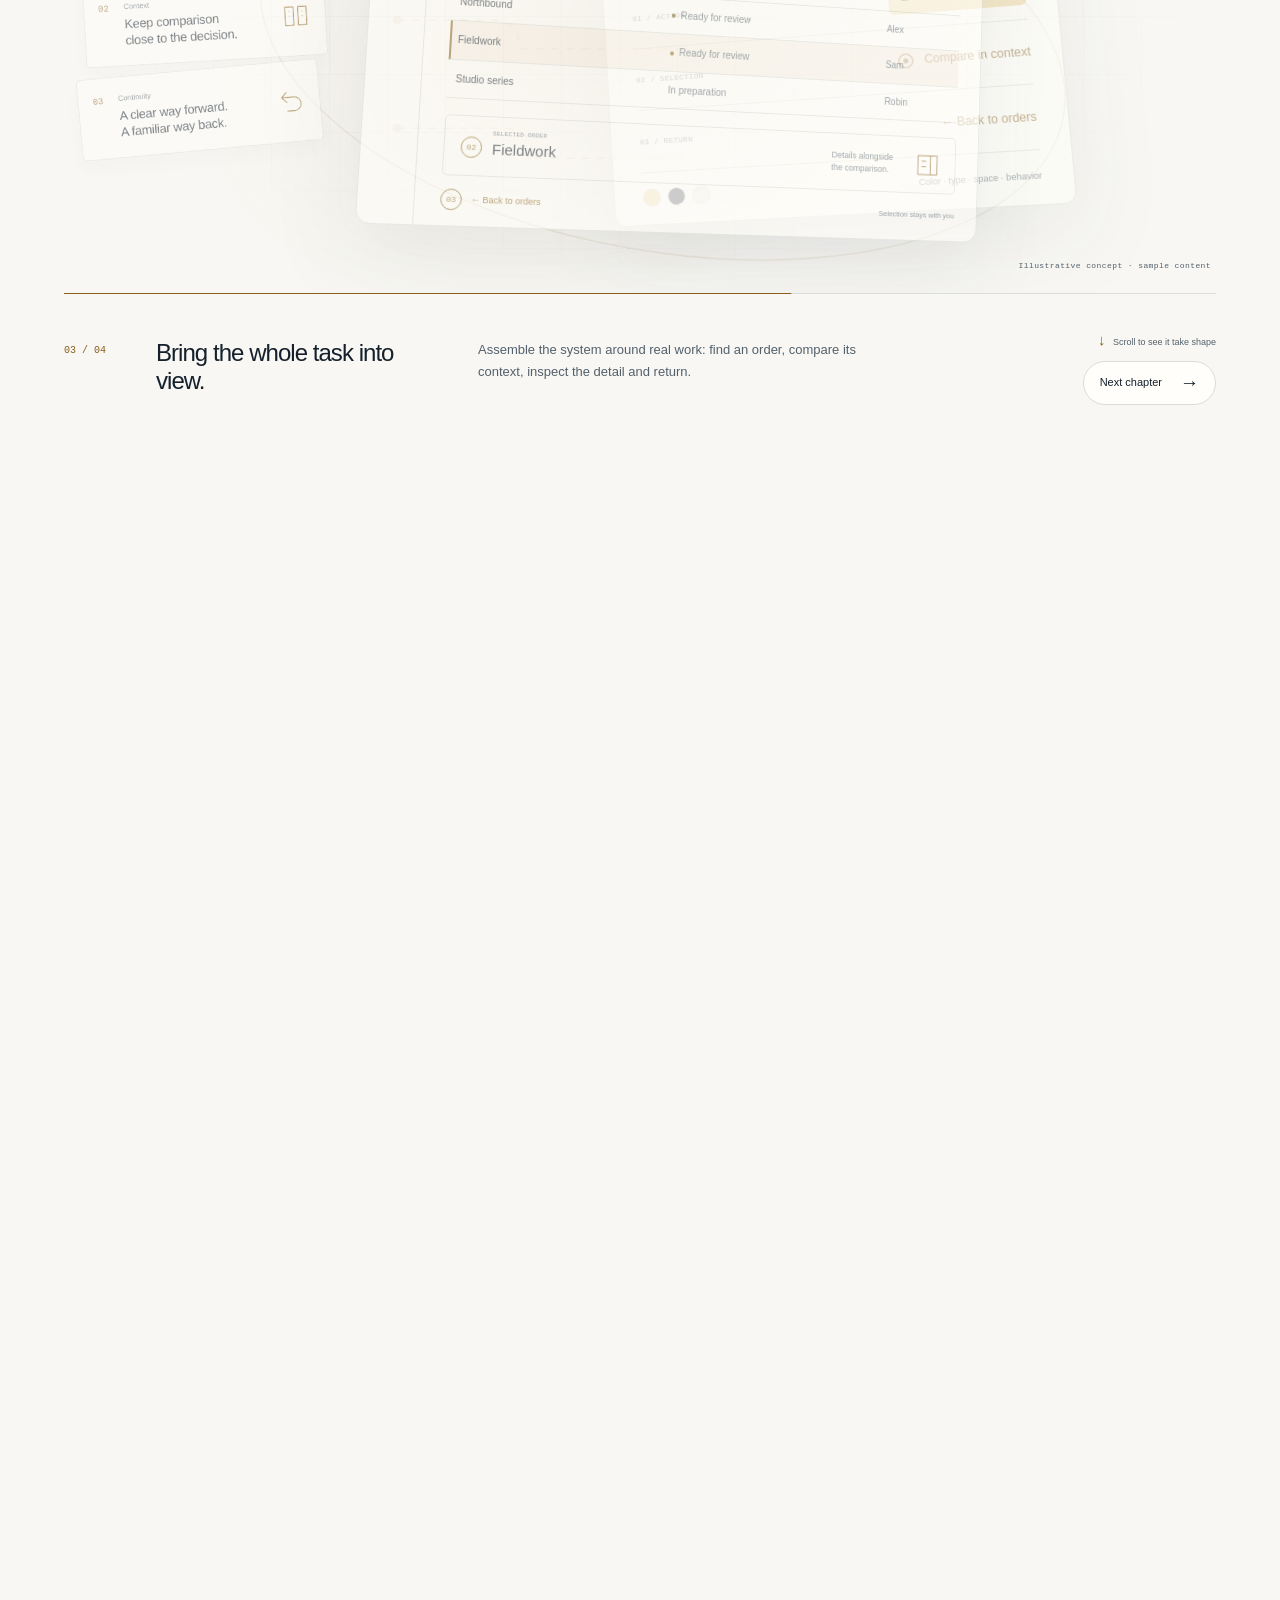
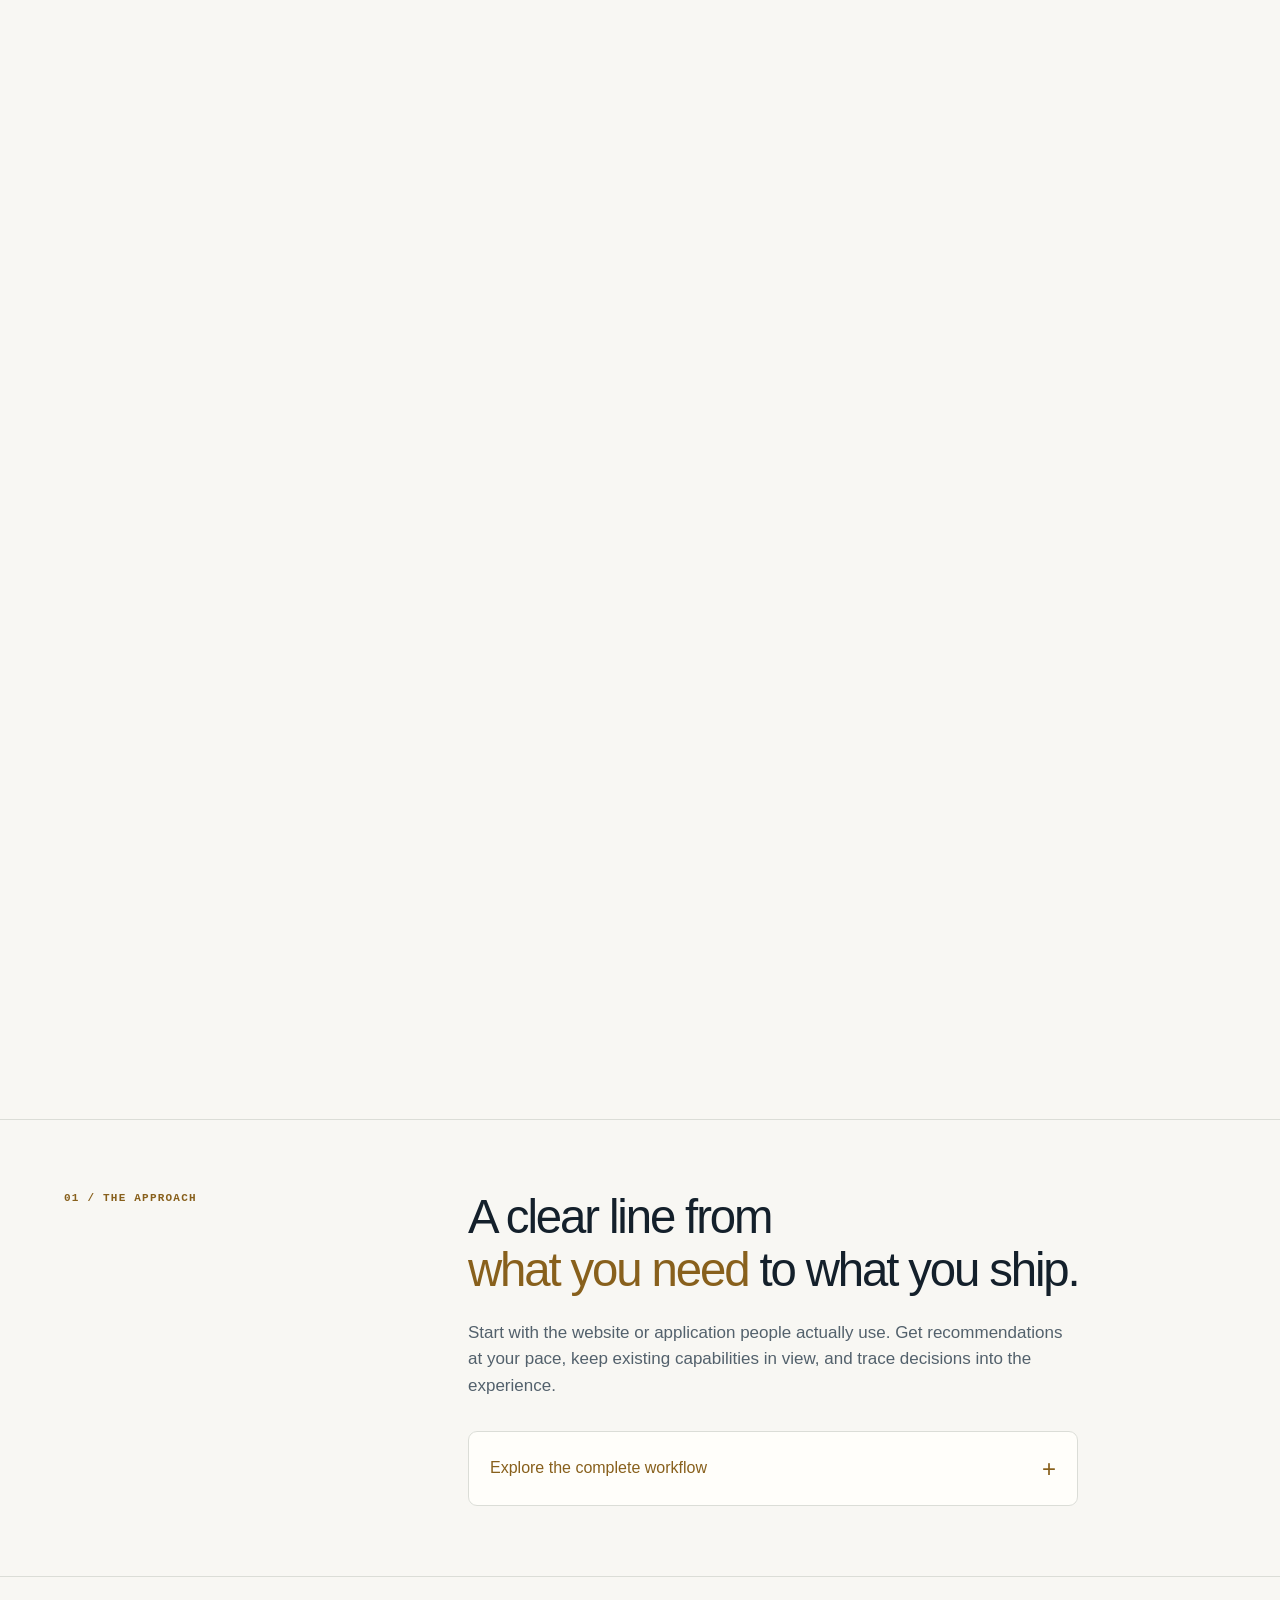
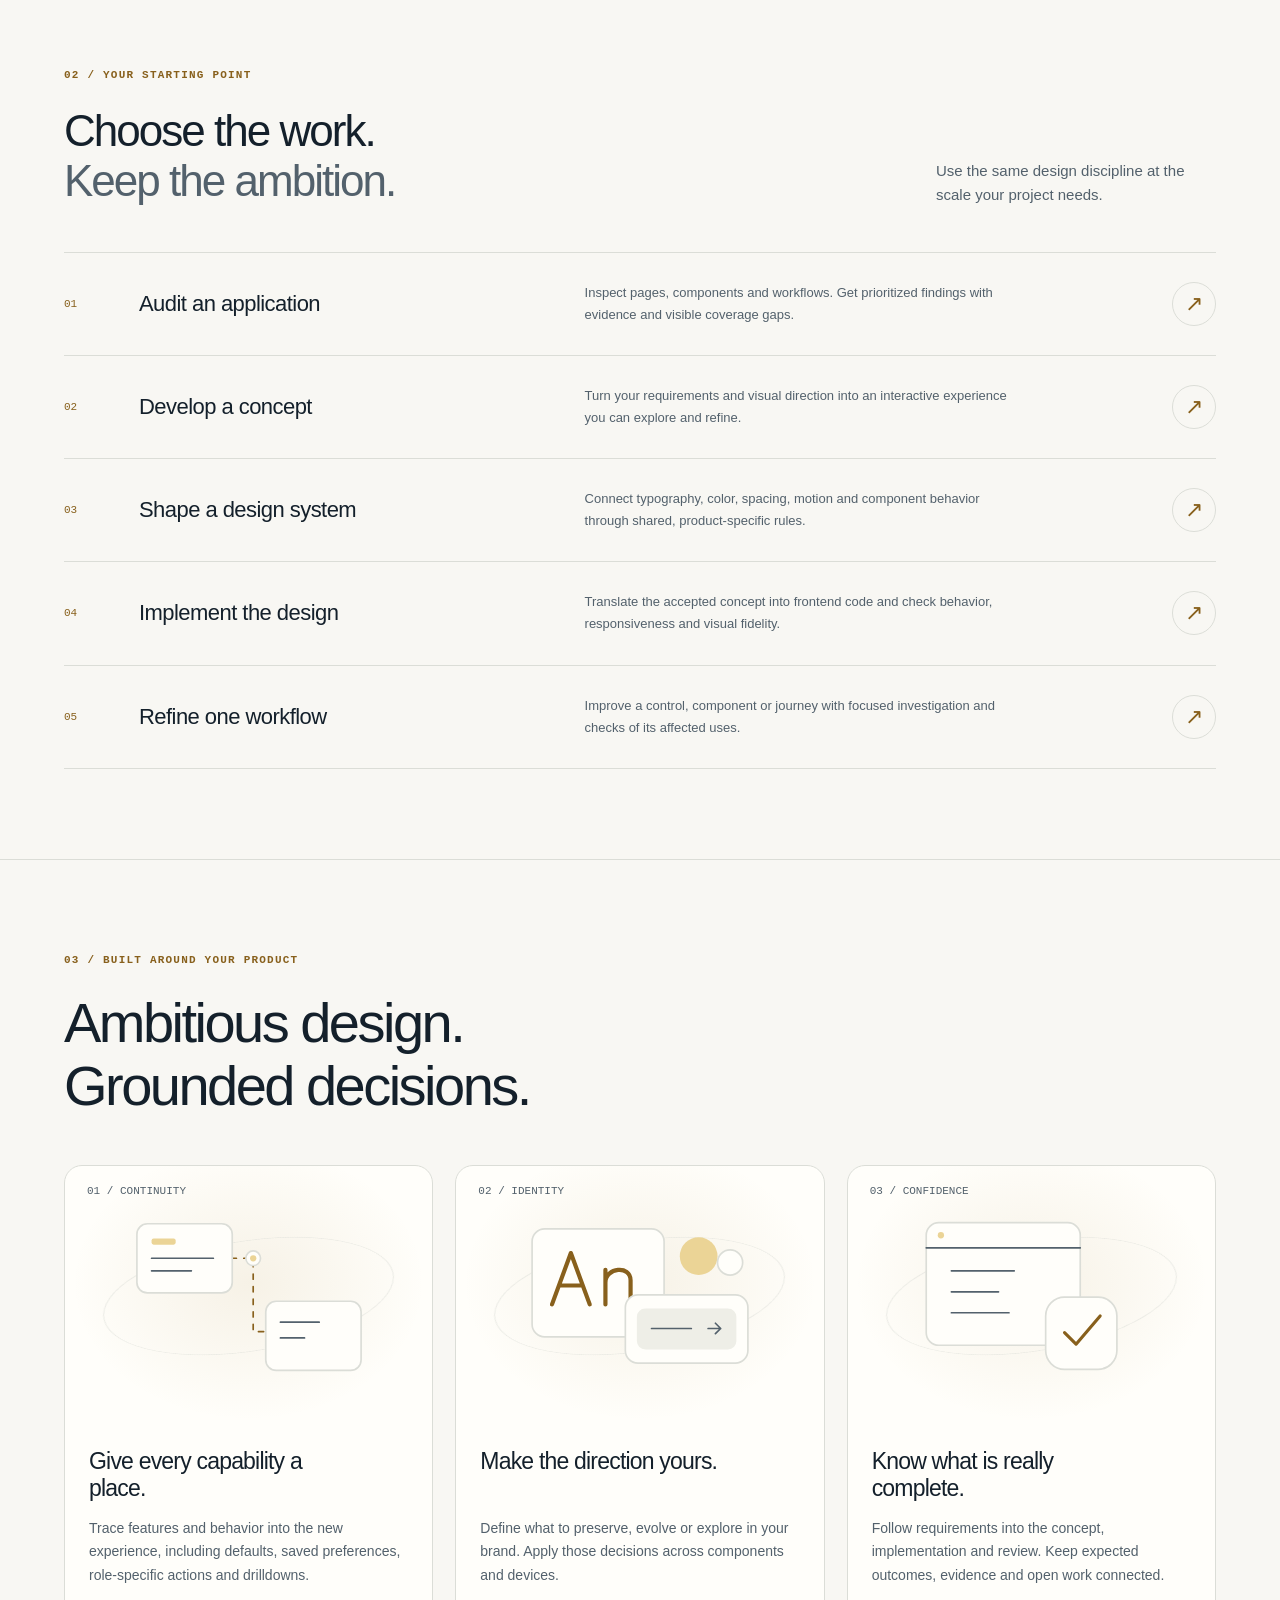
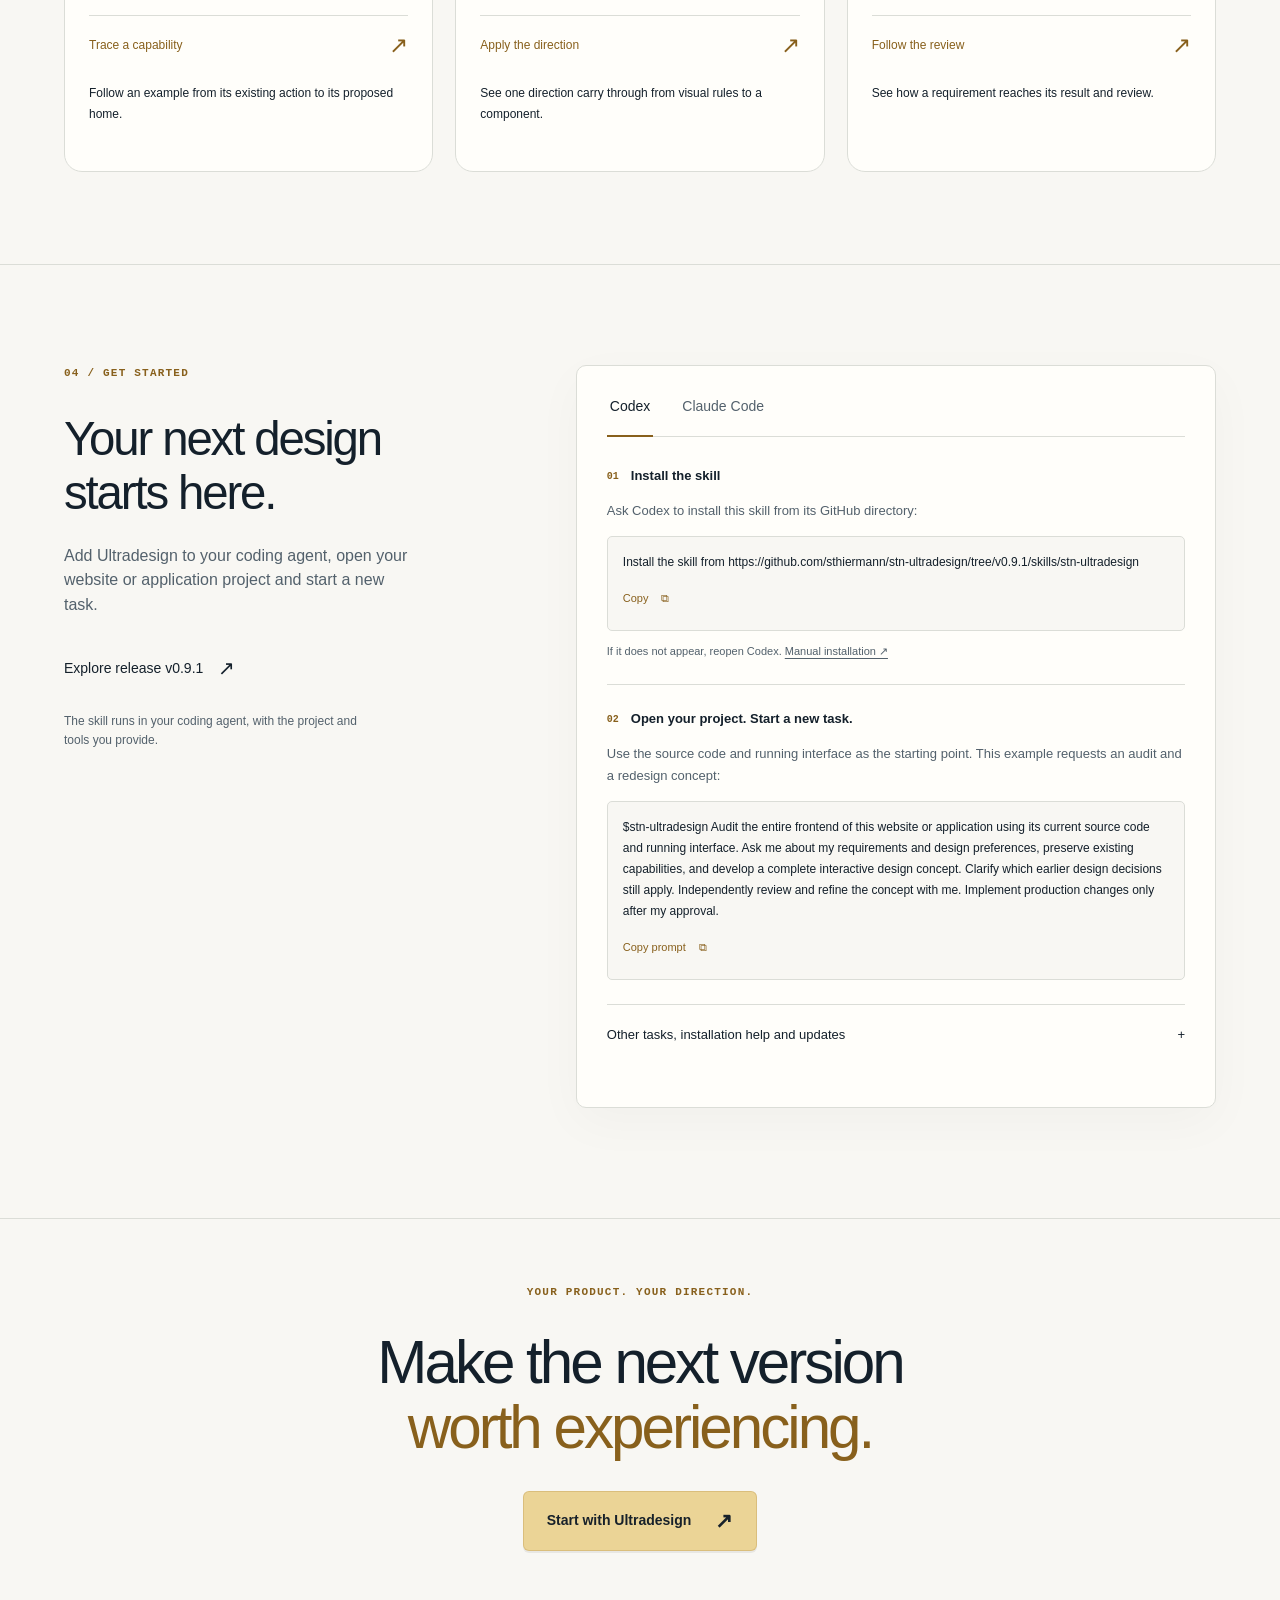
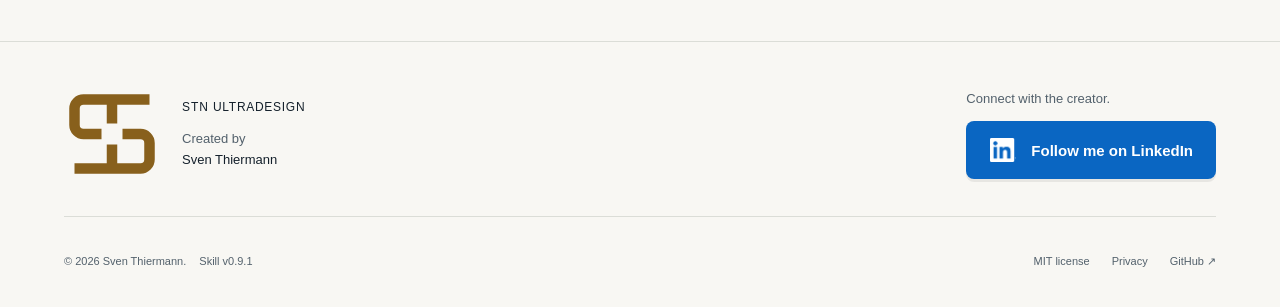
==== commit 766b239b: "Present the general-purpose v0.9.1 skill workflow" ====
--- a/public/index.html
+++ b/public/index.html
@@ -32,7 +32,7 @@
   <link rel="stylesheet" href="assets/experience.css?v=8aa40d7277f0">
   <link rel="stylesheet" href="assets/brand.css?v=0c34bbe458f0">
   <script src="assets/appearance.js?v=4df42aa6dcc9"></script>
-  <script src="assets/site.js?v=4adfaf68976b" defer></script>
+  <script src="assets/site.js?v=535f6000f687" defer></script>
   <script src="assets/journey.js?v=b5a33dbe7913" defer></script>
   <script src="assets/experience.js?v=56d14c9f2497" defer></script>
   <link rel="stylesheet" href="assets/signature.css?v=70b2d11ba47a">
@@ -50,10 +50,10 @@
   <main id="main">
     <section class="hero page-width" aria-labelledby="hero-title">
       <div class="hero-copy">
-        <p class="eyebrow"><span class="status-dot" aria-hidden="true"></span> A design skill for real software</p>
+        <p class="eyebrow"><span class="status-dot" aria-hidden="true"></span> A design skill for websites and apps</p>
         <h1 id="hero-title">Design the<br>whole <span>experience.</span></h1>
         <p class="hero-intro">Your product has a purpose. Give every screen, component and workflow a design that understands it.</p>
-        <p class="hero-support">An AI UI/UX design skill for Codex and Claude Code. Get reasoned recommendations, explore interactive concepts and follow requirements through to verified results.</p>
+        <p class="hero-support">An AI UI/UX design skill for Codex and Claude Code. For content sites, storefronts, tools and applications. Get reasoned recommendations and follow your concept into verified implementation.</p>
         <div class="hero-actions"><a class="button primary" href="#install">Get Ultradesign <span aria-hidden="true">↗</span></a><a class="text-action" href="#design-journey">Explore the approach <span aria-hidden="true">↓</span></a></div>
         <p class="compatibility">Codex <span aria-hidden="true">/</span> Claude Code <span aria-hidden="true">/</span> Open source · MIT</p>
       </div>
@@ -146,7 +146,7 @@
   <noscript><div class="journey-nojs page-width"><ol><li><strong>Requirements.</strong> Understand roles, context and continuity.</li><li><strong>Shared system.</strong> Translate those needs into reusable visual and behavioral rules.</li><li><strong>Experience.</strong> Bring the components together in a complete business workflow.</li><li><strong>Review.</strong> Revisit the requirements, inspect the concept and resolve the gaps before agreement.</li></ol></div></noscript>
 </section>
 
-    <section class="manifesto page-width" aria-labelledby="manifesto-title"><div class="section-index">01 / THE APPROACH</div><div><h2 id="manifesto-title">A clear line from<br><span>what you need</span> to what you ship.</h2><p>Start with the application people actually use. Get recommendations at your pace, keep existing capabilities in view, and trace decisions into the experience.</p><details class="method-detail"><summary>Explore the complete workflow <span aria-hidden="true">+</span></summary><ol><li><strong>Understand the product.</strong> Inspect source and runtime. Discuss tasks, preferences and brand through focused questions with recommendations and tradeoffs. Account for existing capabilities, defaults, saved preferences and role-dependent behavior.</li><li><strong>Set the direction.</strong> Research your selected references and translate them into concrete visual and interaction rules.</li><li><strong>Make the work traceable.</strong> Bounded Markdown work items connect requirements, owners, dependencies and acceptance criteria. Close each outcome against observed results; keep gaps and next actions visible. Reuse existing project records.</li><li><strong>Build the system.</strong> Shape shared components and test their open, focused, loading and error states.</li><li><strong>Make the concept real.</strong> Connect the views and journeys so you can review what people will actually do.</li><li><strong>Review and refine.</strong> Check what controls promise, what actions change and how loading or failure is explained. Stress-test layouts and follow drilldowns through filters to the actual included and excluded data. Compare each expected outcome with the observed result. Missing or outdated evidence stays open before acceptance.</li><li><strong>Implement the agreement.</strong> Keep the accepted concept reproducible. Compare its implementation under the same content, theme, density, locale and interaction state.</li><li><strong>Continue with context.</strong> On resumption or an update, reconcile the installed skill version, current work index, feedback, preview and checks. Preserve settled answers and scoped approvals.</li></ol></details></div></section>
+    <section class="manifesto page-width" aria-labelledby="manifesto-title"><div class="section-index">01 / THE APPROACH</div><div><h2 id="manifesto-title">A clear line from<br><span>what you need</span> to what you ship.</h2><p>Start with the website or application people actually use. Get recommendations at your pace, keep existing capabilities in view, and trace decisions into the experience.</p><details class="method-detail"><summary>Explore the complete workflow <span aria-hidden="true">+</span></summary><ol><li><strong>Understand the product.</strong> Inspect source and runtime. Discuss tasks, preferences and brand with recommendations and tradeoffs. Review related pages together and make the first useful step recognizable. Preserve applicable capabilities, defaults and saved preferences.</li><li><strong>Set the direction.</strong> Research your selected references and translate them into concrete visual and interaction rules.</li><li><strong>Make the work traceable.</strong> Bounded Markdown work items connect requirements, owners, dependencies and acceptance criteria. Close each outcome against observed results. Reconcile old records into one current work queue; separate decisions, access blockers and missing checks. Keep the remaining scope and next action visible.</li><li><strong>Build the system.</strong> Shape shared components and check their relevant states in real pages, including surrounding styles, nested content and overlays.</li><li><strong>Make the concept real.</strong> Connect the views and journeys so you can review what people will actually do.</li><li><strong>Review and refine.</strong> Try critical tasks without hints. Check layouts, actual navigation, draft recovery and meaningful drilldown results. For sites that update while open, inspect recovery from older browser tabs. Record what was tested and what remains open.</li><li><strong>Implement the agreement.</strong> Keep the accepted concept reproducible. Compare its implementation under the same content, theme, density, locale and interaction state.</li><li><strong>Continue with context.</strong> On resumption or an update, reconcile the installed skill version, current work index, feedback, preview and checks. Preserve settled answers and scoped approvals.</li></ol></details></div></section>
     <section id="possibilities" class="possibilities page-width" aria-labelledby="possibilities-title"><div class="section-heading"><div><p class="section-index">02 / YOUR STARTING POINT</p><h2 id="possibilities-title">Choose the work.<br><span>Keep the ambition.</span></h2></div><p>Use the same design discipline at the scale your project needs.</p></div><div class="work-list"><a class="work-row" href="#install" aria-label="Audit an application"><span class="work-number">01</span><h3>Audit an application</h3><p>Inspect pages, components and workflows. Get prioritized findings with evidence and visible coverage gaps.</p><span class="row-arrow" aria-hidden="true">↗</span></a><a class="work-row" href="#install" aria-label="Develop a concept"><span class="work-number">02</span><h3>Develop a concept</h3><p>Turn your requirements and visual direction into an interactive experience you can explore and refine.</p><span class="row-arrow" aria-hidden="true">↗</span></a><a class="work-row" href="#install" aria-label="Shape a design system"><span class="work-number">03</span><h3>Shape a design system</h3><p>Connect typography, color, spacing, motion and component behavior through shared, product-specific rules.</p><span class="row-arrow" aria-hidden="true">↗</span></a><a class="work-row" href="#install" aria-label="Implement the design"><span class="work-number">04</span><h3>Implement the design</h3><p>Translate the accepted concept into frontend code and check behavior, responsiveness and visual fidelity.</p><span class="row-arrow" aria-hidden="true">↗</span></a><a class="work-row" href="#install" aria-label="Refine one workflow"><span class="work-number">05</span><h3>Refine one workflow</h3><p>Improve a control, component or journey with focused investigation and checks of its affected uses.</p><span class="row-arrow" aria-hidden="true">↗</span></a></div></section>
     <section class="principles page-width" id="principles" aria-labelledby="principles-title">
       <div class="principles-heading"><p class="section-index">03 / BUILT AROUND YOUR PRODUCT</p><h2 id="principles-title">Ambitious design.<br>Grounded decisions.</h2></div>
@@ -172,14 +172,14 @@
       </div>
     </section>
     <section class="install-section page-width" id="install" aria-labelledby="install-title">
-      <div class="install-intro"><div class="section-index">04 / GET STARTED</div><h2 id="install-title">Your next design<br>starts here.</h2><p>Add Ultradesign to your coding agent, open your application project and start a new task.</p><a class="text-action" href="https://github.com/sthiermann/stn-ultradesign/tree/v0.9.0">Explore release v0.9.0 <span aria-hidden="true">↗</span></a><p class="install-note">The skill runs in your coding agent, with the project and tools you provide.</p></div>
+      <div class="install-intro"><div class="section-index">04 / GET STARTED</div><h2 id="install-title">Your next design<br>starts here.</h2><p>Add Ultradesign to your coding agent, open your website or application project and start a new task.</p><a class="text-action" href="https://github.com/sthiermann/stn-ultradesign/tree/v0.9.1">Explore release v0.9.1 <span aria-hidden="true">↗</span></a><p class="install-note">The skill runs in your coding agent, with the project and tools you provide.</p></div>
       <div class="install-panel">
         <div class="client-tabs" role="tablist" aria-label="Choose your coding agent"><button id="tab-codex" type="button" role="tab" aria-selected="true" aria-controls="client-codex" tabindex="0">Codex</button><button id="tab-claude" type="button" role="tab" aria-selected="false" aria-controls="client-claude" tabindex="-1">Claude Code</button></div>
-        <div id="client-codex" role="tabpanel" aria-labelledby="tab-codex"><div class="step-label"><span>01</span> Install the skill</div><p>Ask Codex to install this skill from its GitHub directory:</p><div class="copy-block"><p id="codex-install">Install the skill from https://github.com/sthiermann/stn-ultradesign/tree/v0.9.0/skills/stn-ultradesign</p><button type="button" data-copy="codex-install" aria-label="Copy Codex installation request">Copy <span aria-hidden="true">⧉</span></button></div><p class="help-text">If it does not appear, reopen Codex. <a href="https://github.com/sthiermann/stn-ultradesign/blob/v0.9.0/docs/installation.md#codex-individual-skill">Manual installation ↗</a></p></div>
-        <div id="client-claude" role="tabpanel" aria-labelledby="tab-claude" hidden><div class="step-label"><span>01</span> Install the plugin</div><p>Enter these two commands, in order, inside Claude Code:</p><div class="copy-block command"><code id="claude-marketplace">/plugin marketplace add sthiermann/stn-ultradesign</code><button type="button" data-copy="claude-marketplace" aria-label="Copy marketplace command">Copy <span aria-hidden="true">⧉</span></button></div><div class="copy-block command"><code id="claude-install">/plugin install stn-ultradesign@stn-ultradesign</code><button type="button" data-copy="claude-install" aria-label="Copy plugin installation command">Copy <span aria-hidden="true">⧉</span></button></div><p class="help-text">Choose your installation scope. Reload plugins if requested. <a href="https://github.com/sthiermann/stn-ultradesign/blob/v0.9.0/docs/installation.md#claude-code-plugin-from-github">Installation details ↗</a></p></div>
-        <div class="prompt-step"><div class="step-label"><span>02</span> Open your project. Start a new task.</div><p>Use the source code and running application as the starting point. This example requests an audit and a redesign concept:</p><div class="copy-block launch-block"><p id="launch-prompt">$stn-ultradesign Audit the entire frontend of this existing application using its current source code and running interface. Ask me about my requirements and design preferences, preserve existing capabilities, and develop a complete interactive design concept. Clarify which earlier design decisions still apply. Independently review and refine the concept with me. Implement production changes only after my approval.</p><button type="button" data-copy="launch-prompt" aria-label="Copy the audit and redesign prompt">Copy prompt <span aria-hidden="true">⧉</span></button></div></div>
+        <div id="client-codex" role="tabpanel" aria-labelledby="tab-codex"><div class="step-label"><span>01</span> Install the skill</div><p>Ask Codex to install this skill from its GitHub directory:</p><div class="copy-block"><p id="codex-install">Install the skill from https://github.com/sthiermann/stn-ultradesign/tree/v0.9.1/skills/stn-ultradesign</p><button type="button" data-copy="codex-install" aria-label="Copy Codex installation request">Copy <span aria-hidden="true">⧉</span></button></div><p class="help-text">If it does not appear, reopen Codex. <a href="https://github.com/sthiermann/stn-ultradesign/blob/v0.9.1/docs/installation.md#codex-individual-skill">Manual installation ↗</a></p></div>
+        <div id="client-claude" role="tabpanel" aria-labelledby="tab-claude" hidden><div class="step-label"><span>01</span> Install the plugin</div><p>Enter these two commands, in order, inside Claude Code:</p><div class="copy-block command"><code id="claude-marketplace">/plugin marketplace add sthiermann/stn-ultradesign</code><button type="button" data-copy="claude-marketplace" aria-label="Copy marketplace command">Copy <span aria-hidden="true">⧉</span></button></div><div class="copy-block command"><code id="claude-install">/plugin install stn-ultradesign@stn-ultradesign</code><button type="button" data-copy="claude-install" aria-label="Copy plugin installation command">Copy <span aria-hidden="true">⧉</span></button></div><p class="help-text">Choose your installation scope. Reload plugins if requested. <a href="https://github.com/sthiermann/stn-ultradesign/blob/v0.9.1/docs/installation.md#claude-code-plugin-from-github">Installation details ↗</a></p></div>
+        <div class="prompt-step"><div class="step-label"><span>02</span> Open your project. Start a new task.</div><p>Use the source code and running interface as the starting point. This example requests an audit and a redesign concept:</p><div class="copy-block launch-block"><p id="launch-prompt">$stn-ultradesign Audit the entire frontend of this website or application using its current source code and running interface. Ask me about my requirements and design preferences, preserve existing capabilities, and develop a complete interactive design concept. Clarify which earlier design decisions still apply. Independently review and refine the concept with me. Implement production changes only after my approval.</p><button type="button" data-copy="launch-prompt" aria-label="Copy the audit and redesign prompt">Copy prompt <span aria-hidden="true">⧉</span></button></div></div>
         <noscript><p class="help-text">For the Claude Code plugin, replace <code>$stn-ultradesign</code> at the start of these prompts with <code>/stn-ultradesign:stn-ultradesign</code>.</p></noscript>
-        <details class="install-help"><summary>Other tasks, installation help and updates <span aria-hidden="true">+</span></summary><p><strong>Choose your scope.</strong> You can request an audit, a concept, design-system work, implementation or a focused fix. <a href="https://github.com/sthiermann/stn-ultradesign/tree/v0.9.0#put-it-to-work">See the documented starting prompts ↗</a></p><p><strong>Already installed?</strong> Avoid installing a second copy. Update the complete skill folder or use your client's plugin manager. Check the version in the installed skill file your agent actually loads.</p><p><strong>Continuing after an update?</strong> Ask your agent to reread the installed skill and reconcile the current work, feedback and checks. Keep settled answers and scoped approvals.</p><div class="copy-block launch-block"><p id="resume-prompt">$stn-ultradesign Resume this design effort using the installed skill version. Reconcile the existing requirements, feedback, concept, work items and actual checks. Preserve settled answers and approvals. Resolve outstanding defects, establish a reproducible concept baseline, and continue through verified implementation within the approved scope.</p><button type="button" data-copy="resume-prompt" aria-label="Copy the resume prompt">Copy resume prompt <span aria-hidden="true">⧉</span></button></div><p><strong>Starting fresh?</strong> Open a new task in the application project. Earlier concepts can remain in their existing location; clarify which previous decisions still apply.</p><p><a href="https://github.com/sthiermann/stn-ultradesign/blob/v0.9.0/docs/installation.md">Full installation and troubleshooting guide ↗</a></p></details>
+        <details class="install-help"><summary>Other tasks, installation help and updates <span aria-hidden="true">+</span></summary><p><strong>Choose your scope.</strong> You can request an audit, a concept, design-system work, implementation or a focused fix. <a href="https://github.com/sthiermann/stn-ultradesign/tree/v0.9.1#put-it-to-work">See the documented starting prompts ↗</a></p><p><strong>Already installed?</strong> Avoid installing a second copy. Update the complete skill folder or use your client's plugin manager. Check the version in the installed skill file your agent actually loads.</p><p><strong>Continuing after an update?</strong> Ask your agent to reread the installed skill and reconcile the current work, feedback and checks. Keep settled answers and scoped approvals.</p><div class="copy-block launch-block"><p id="resume-prompt">$stn-ultradesign Resume this design effort using the installed skill version. Reconcile the existing requirements, feedback, concept, work items and actual checks. Preserve settled answers and approvals. Resolve outstanding defects, establish a reproducible concept baseline, and continue through verified implementation within the approved scope.</p><button type="button" data-copy="resume-prompt" aria-label="Copy the resume prompt">Copy resume prompt <span aria-hidden="true">⧉</span></button></div><p><strong>Starting fresh?</strong> Open a new task in the website or application project. Earlier concepts can remain in their existing location; clarify which previous decisions still apply.</p><p><a href="https://github.com/sthiermann/stn-ultradesign/blob/v0.9.1/docs/installation.md">Full installation and troubleshooting guide ↗</a></p></details>
         <p class="copy-status" aria-live="polite" role="status"></p>
       </div>
     </section>
@@ -197,7 +197,7 @@
       </div>
       <div class="footer-connect"><p>Connect with the creator.</p><a class="footer-linkedin" href="https://www.linkedin.com/in/sven-thiermann/"><img class="linkedin-mark" src="assets/linkedin-in-white.png?v=ed22a5ab46c1" width="28" height="24" alt=""><span>Follow me on LinkedIn</span></a></div>
     </div>
-    <div class="footer-bottom"><p>© 2026 Sven Thiermann. <span class="footer-release">Skill v0.9.0</span></p><nav aria-label="Footer navigation"><a href="https://github.com/sthiermann/stn-ultradesign/blob/main/LICENSE">MIT license</a><a href="privacy.html">Privacy</a><a href="https://github.com/sthiermann/stn-ultradesign">GitHub ↗</a></nav></div>
+    <div class="footer-bottom"><p>© 2026 Sven Thiermann. <span class="footer-release">Skill v0.9.1</span></p><nav aria-label="Footer navigation"><a href="https://github.com/sthiermann/stn-ultradesign/blob/main/LICENSE">MIT license</a><a href="privacy.html">Privacy</a><a href="https://github.com/sthiermann/stn-ultradesign">GitHub ↗</a></nav></div>
   </footer>
 </body>
 </html>
